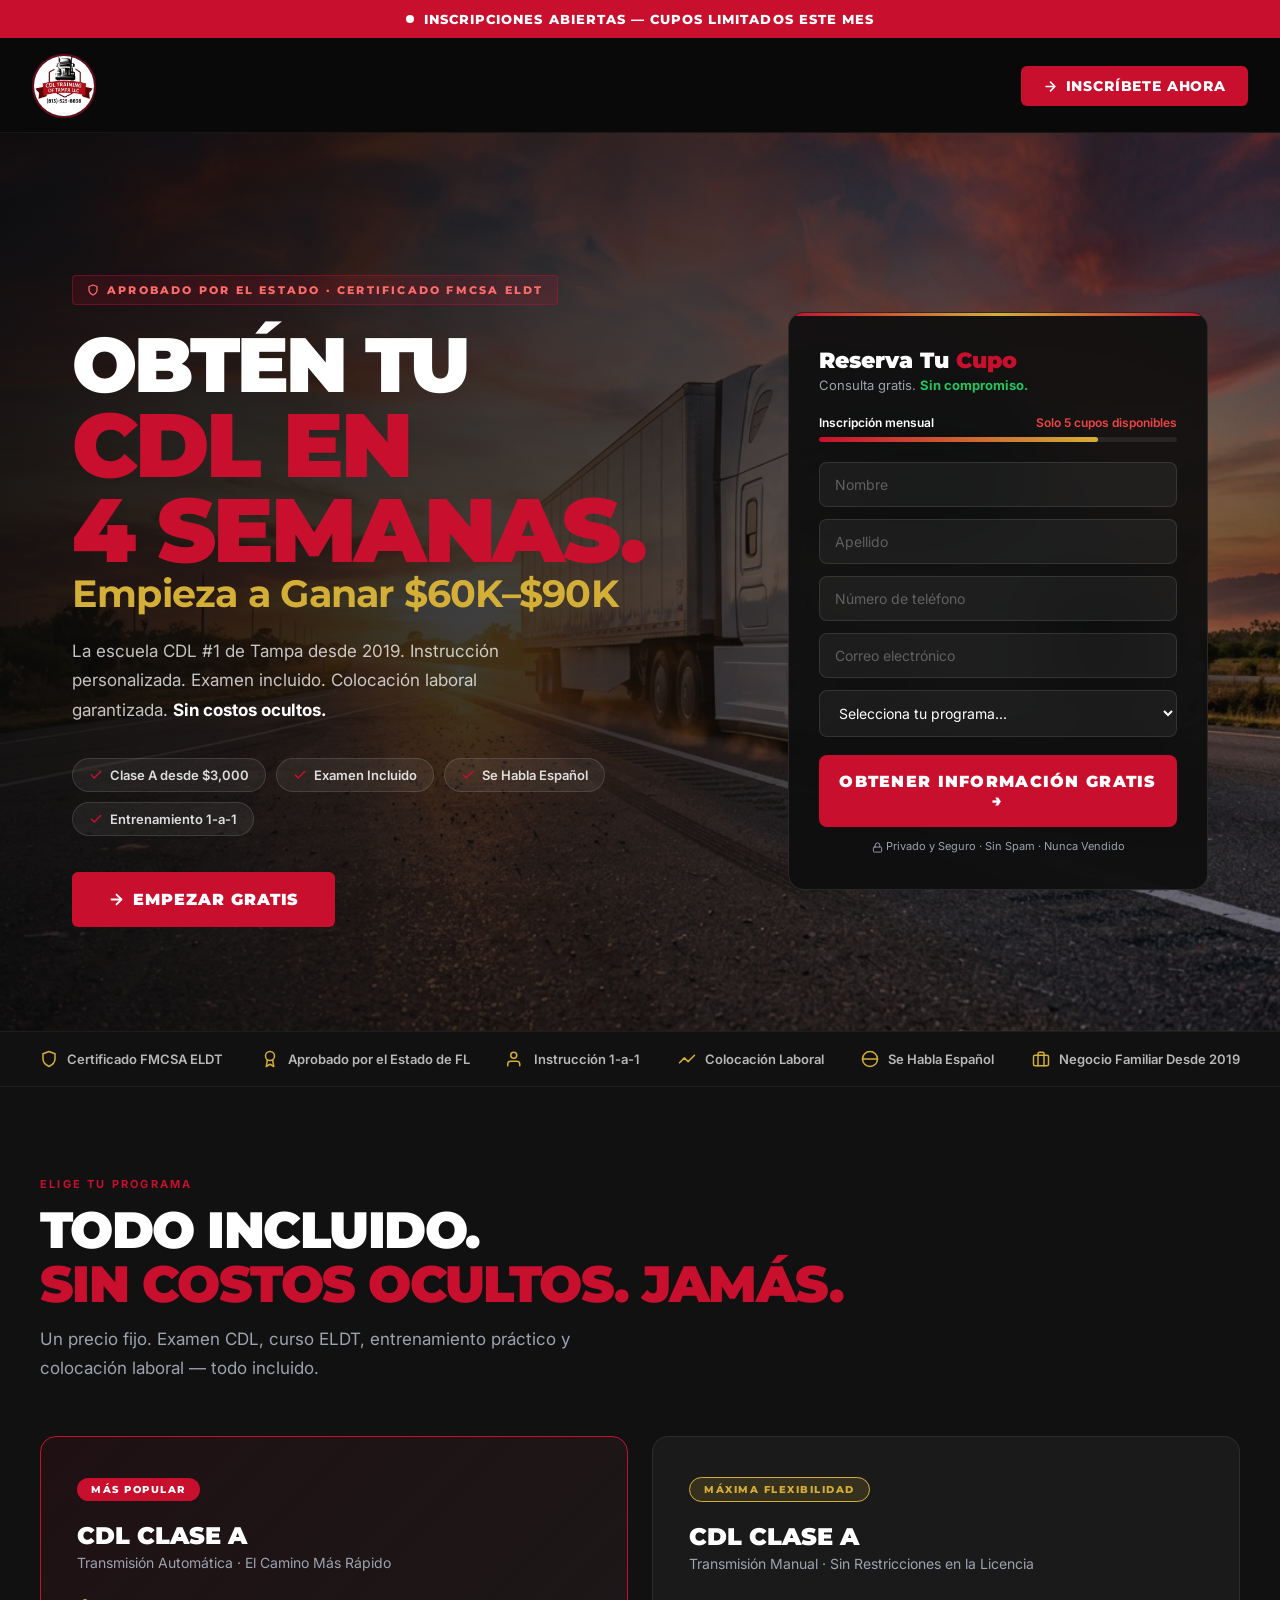
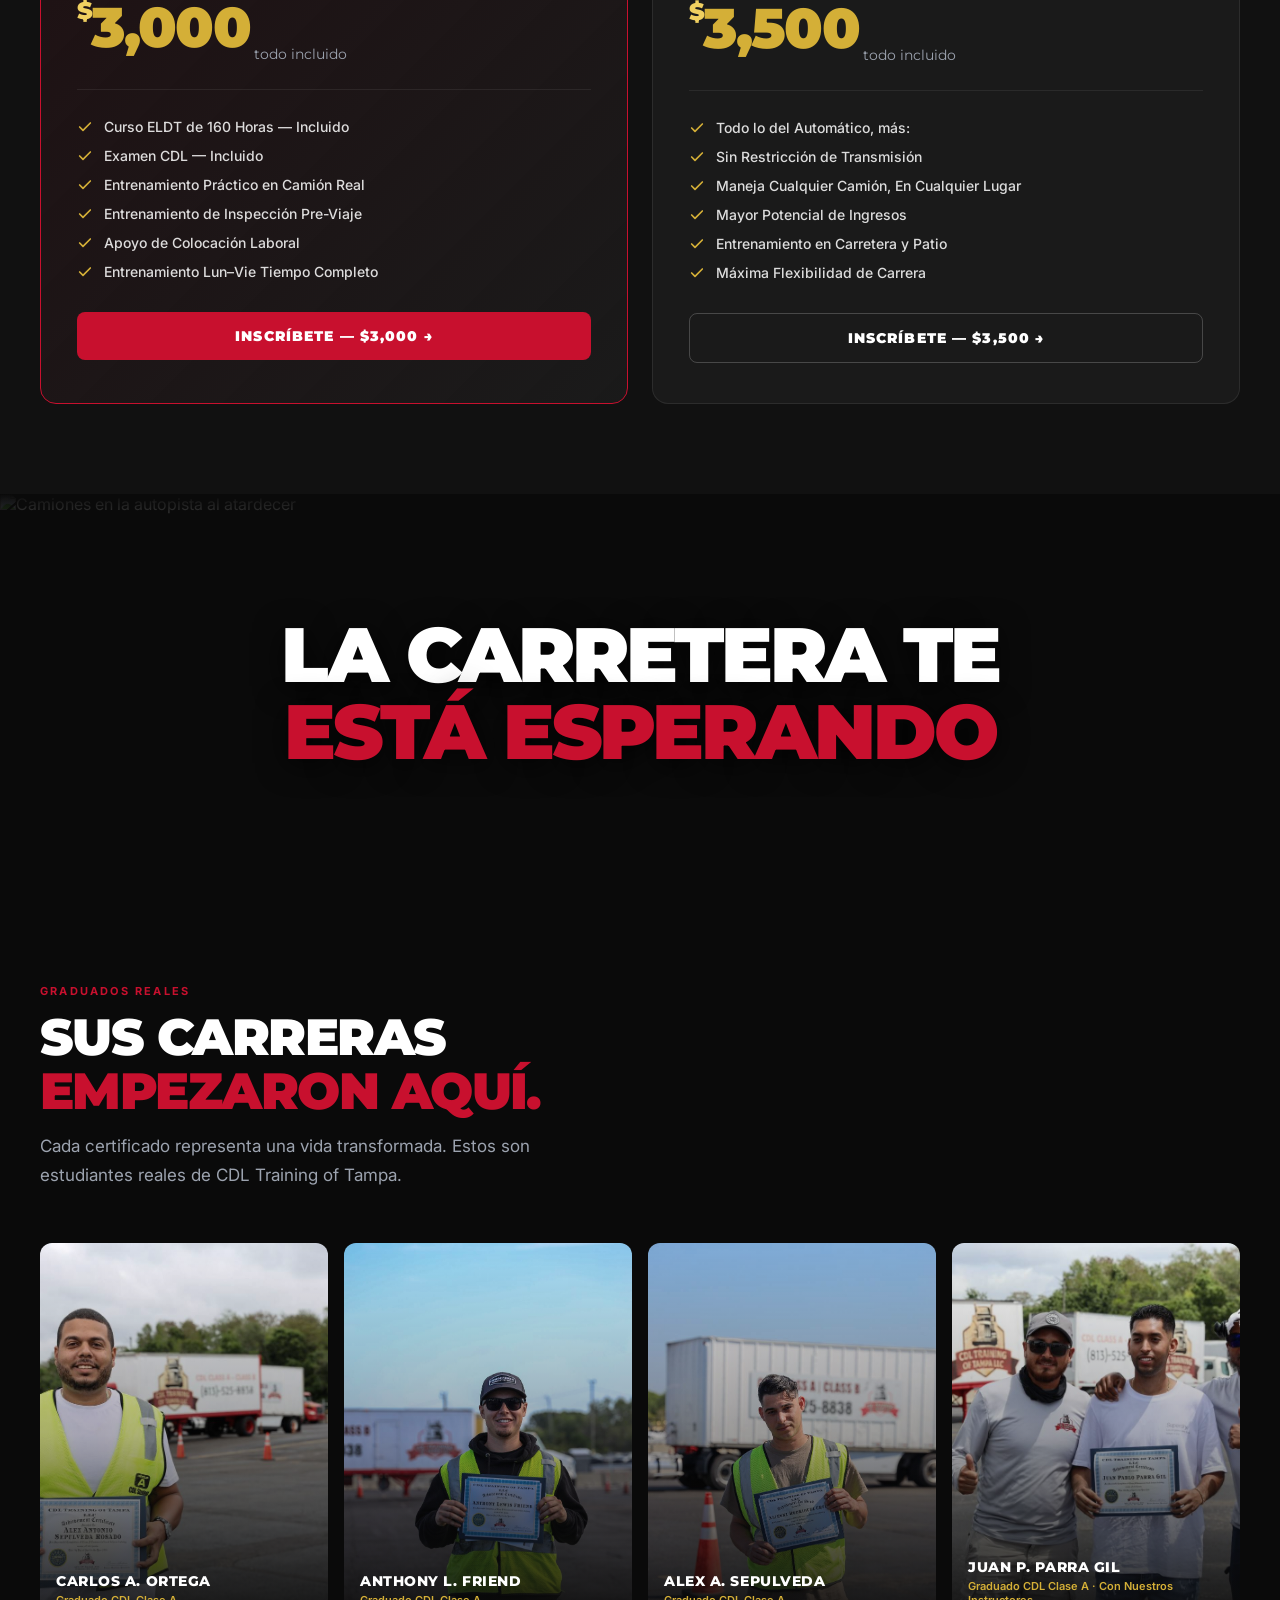
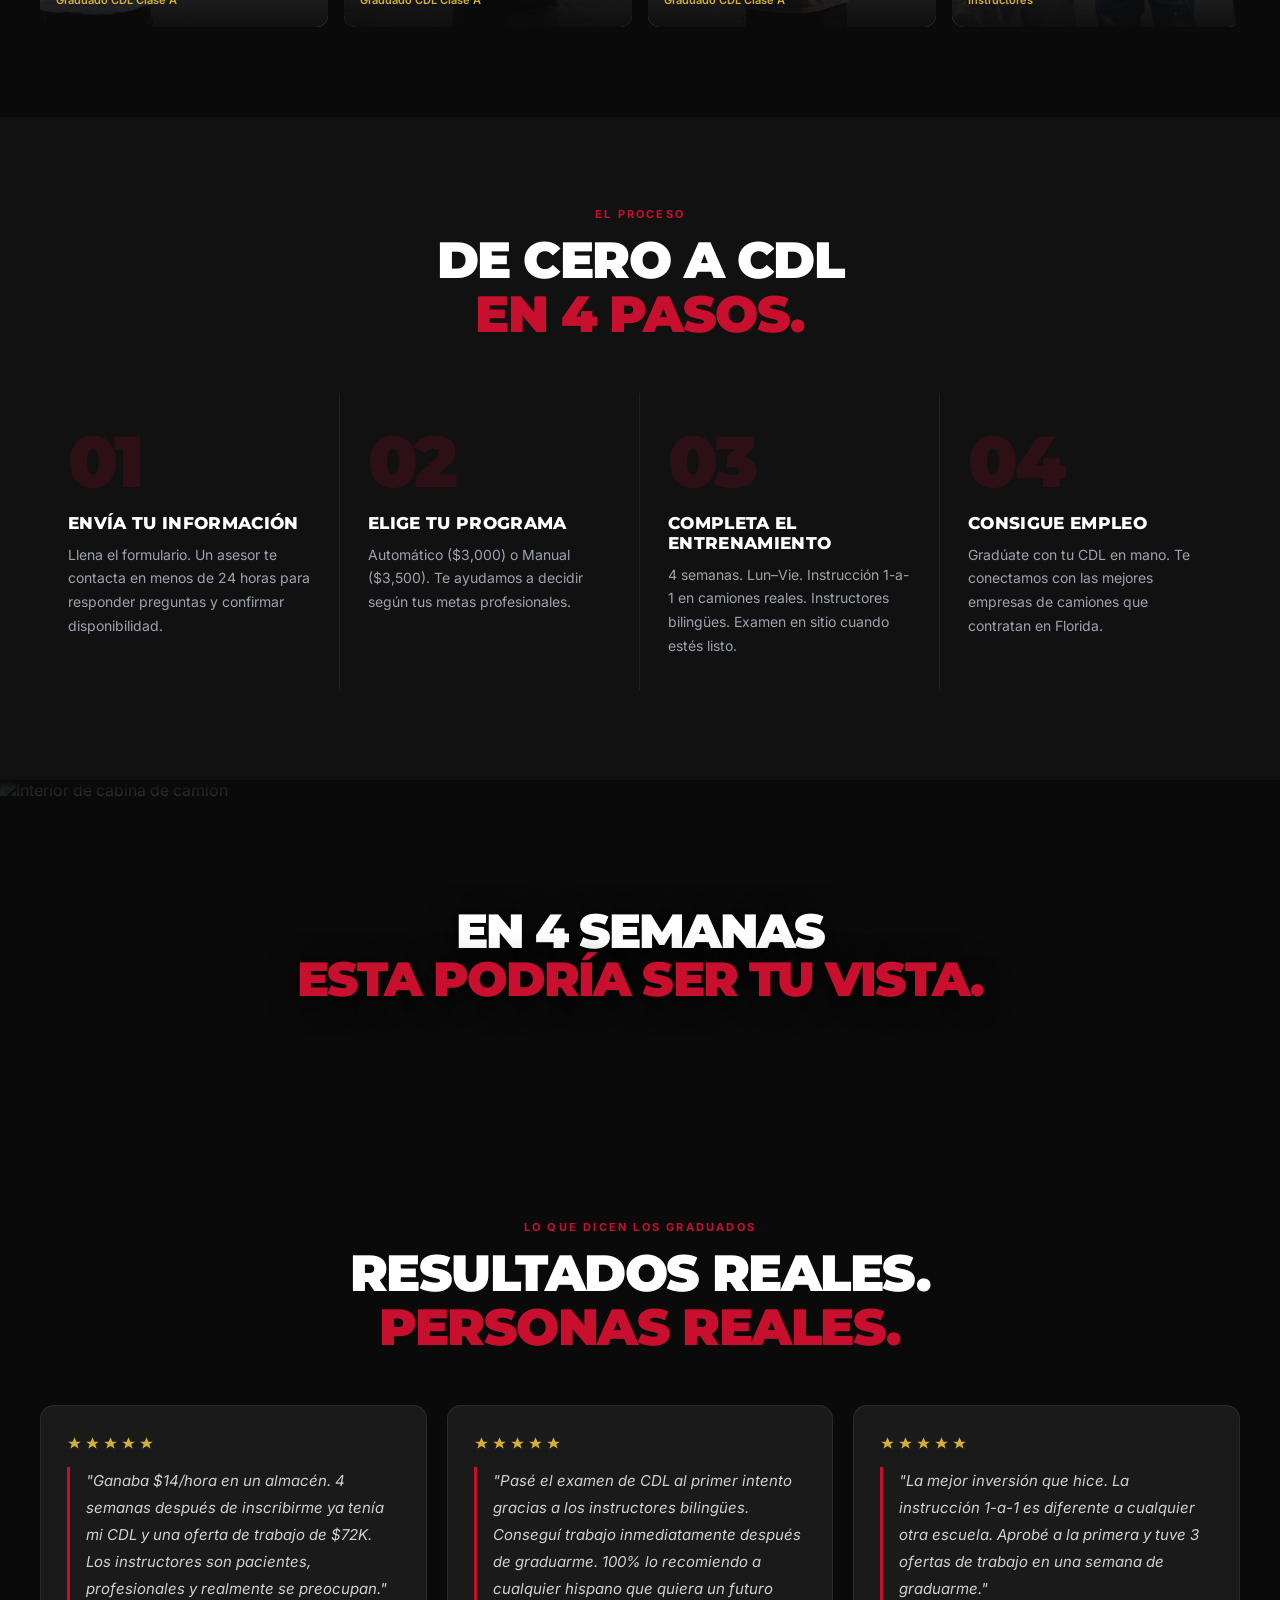
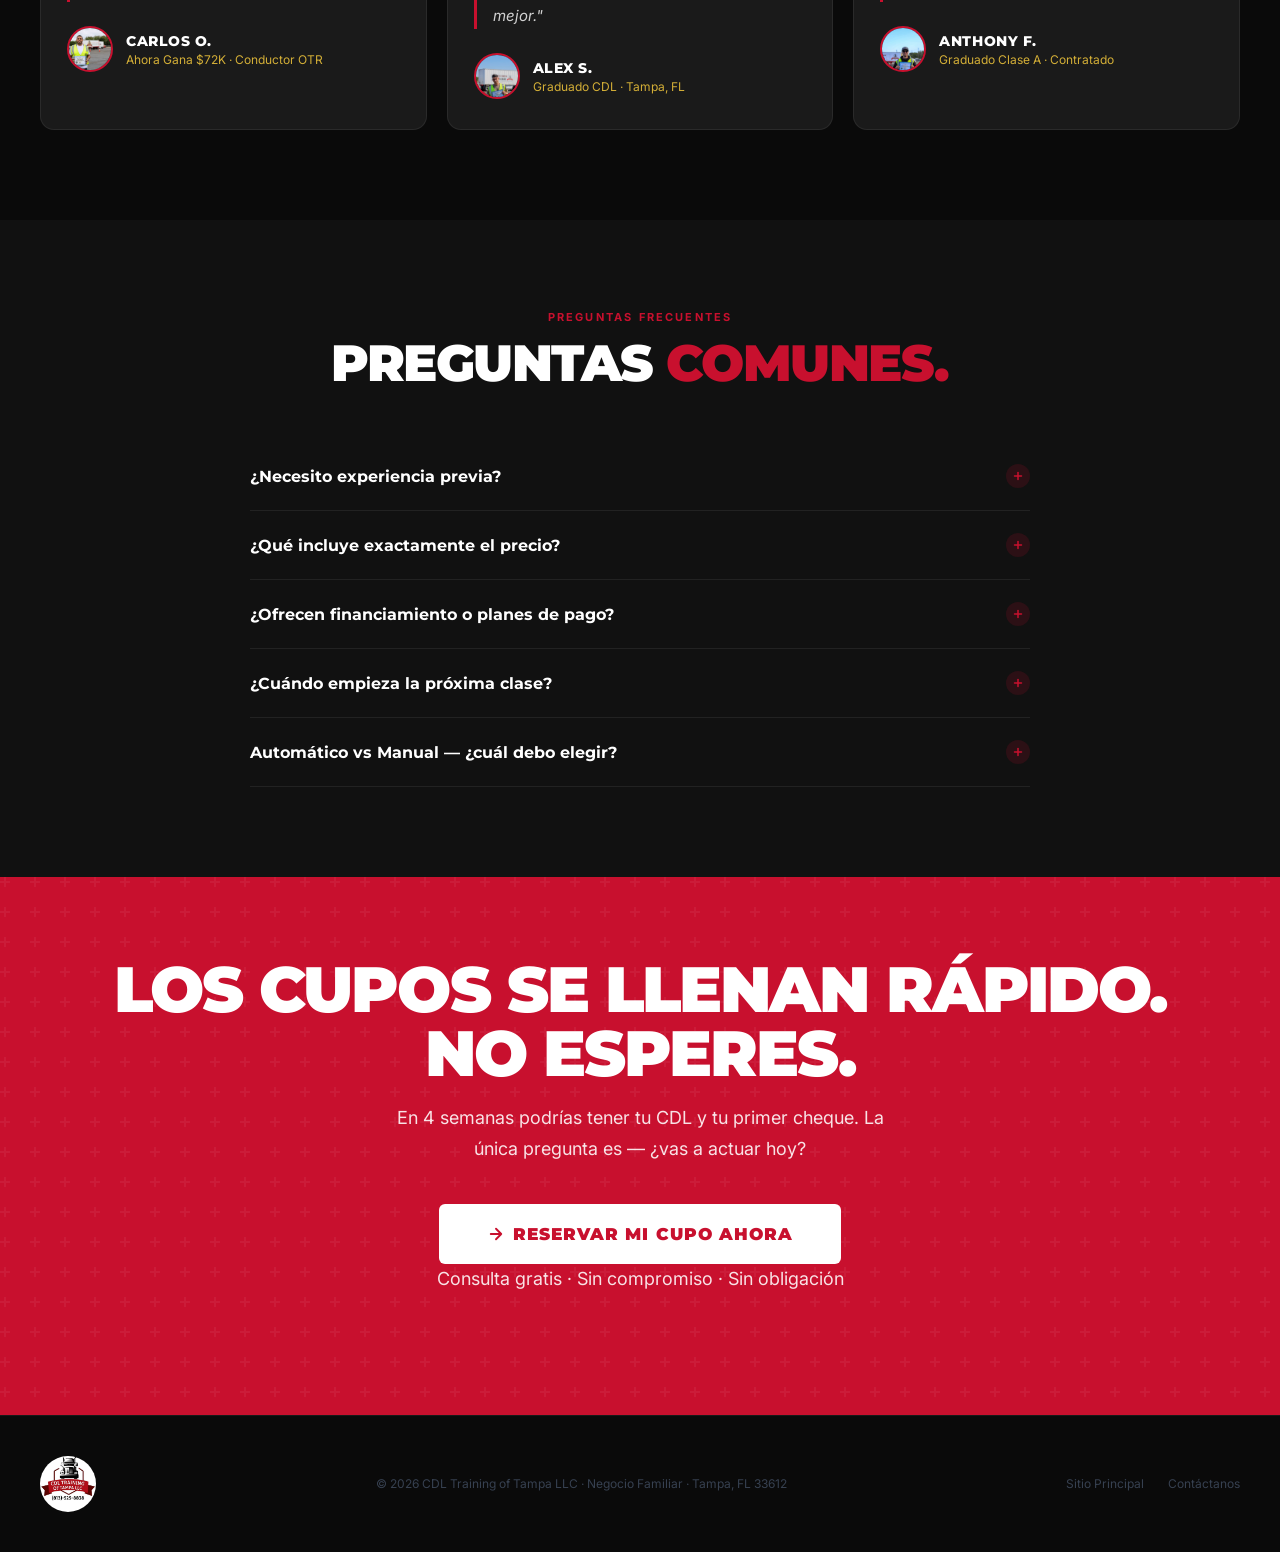
==== index.html @ e4614300 "Initial commit: CDL Training of Tampa Spanish landing page" ====
<!DOCTYPE html>
<html lang="es">
<head>
  <meta charset="UTF-8"/>
  <meta name="viewport" content="width=device-width, initial-scale=1.0"/>
  <title>Obtén Tu CDL en 4 Semanas | CDL Training of Tampa</title>
  <meta name="description" content="Entrenamiento CDL Clase A aprobado por el estado en Tampa. 4 semanas. $3,000 todo incluido. Examen incluido. Colocación laboral. Cupos limitados."/>
  <link rel="preconnect" href="https://fonts.googleapis.com"/>
  <link rel="preconnect" href="https://fonts.gstatic.com" crossorigin/>
  <link href="https://fonts.googleapis.com/css2?family=Montserrat:wght@400;500;600;700;800;900&family=Inter:wght@400;500;600;700&display=swap" rel="stylesheet"/>
  <style>
    *,*::before,*::after{box-sizing:border-box;margin:0;padding:0}
    :root{
      --red:#C8102E;--red-d:#A50E26;--red-l:#E8193E;
      --gold:#D4AF37;--gold-l:#F0D060;
      --dark:#0A0A0A;--dark-2:#111111;--dark-3:#1A1A1A;
      --white:#FFFFFF;--gray:#9CA3AF;--gray-l:#F3F4F6;
    }
    html{scroll-behavior:smooth}
    body{font-family:'Inter',sans-serif;background:var(--dark);color:var(--white);overflow-x:hidden}

    /* URGENT BAR */
    .urgent-bar{background:var(--red);padding:11px 16px;text-align:center;font-family:'Montserrat',sans-serif;font-size:13px;font-weight:800;letter-spacing:0.08em;text-transform:uppercase;position:sticky;top:0;z-index:300;display:flex;align-items:center;justify-content:center;gap:10px}
    .urgent-dot{width:8px;height:8px;background:#fff;border-radius:50%;animation:blink 1.2s infinite}
    @keyframes blink{0%,100%{opacity:1}50%{opacity:0.2}}

    /* NAV */
    nav{background:rgba(10,10,10,0.95);backdrop-filter:blur(20px);border-bottom:1px solid rgba(255,255,255,0.06);padding:14px 32px;display:flex;align-items:center;justify-content:space-between;position:sticky;top:40px;z-index:200}
    .nav-brand{display:flex;align-items:center;gap:12px}
    .nav-logo-img{height:64px;width:64px;border-radius:50%;border:2px solid rgba(200,16,46,0.5);object-fit:cover;object-position:center 15%}
    .nav-cta{display:flex;align-items:center;gap:8px;background:var(--red);color:#fff;font-family:'Montserrat',sans-serif;font-weight:800;font-size:14px;letter-spacing:0.06em;padding:11px 22px;border-radius:6px;text-decoration:none;transition:all 0.2s;cursor:pointer;border:none;text-transform:uppercase}
    .nav-cta:hover{background:var(--red-l);transform:translateY(-1px);box-shadow:0 8px 24px rgba(200,16,46,0.4)}

    /* HERO */
    #hero{position:relative;min-height:100vh;display:flex;align-items:center;overflow:hidden}
    .hero-bg{position:absolute;inset:0;z-index:0}
    .hero-bg img{width:100%;height:100%;object-fit:cover;object-position:center}
    .hero-bg::after{content:'';position:absolute;inset:0;background:linear-gradient(105deg,rgba(10,10,10,0.92) 0%,rgba(10,10,10,0.75) 50%,rgba(10,10,10,0.3) 100%)}
    .hero-content{position:relative;z-index:1;max-width:1200px;margin:0 auto;padding:100px 32px 60px;width:100%;display:grid;grid-template-columns:1fr 420px;gap:60px;align-items:center}

    .hero-eyebrow{display:inline-flex;align-items:center;gap:8px;background:rgba(200,16,46,0.15);border:1px solid rgba(200,16,46,0.4);border-radius:4px;padding:7px 14px;font-family:'Montserrat',sans-serif;font-size:11px;font-weight:800;letter-spacing:0.2em;color:#FF6B6B;text-transform:uppercase;margin-bottom:24px}
    .hero-h1{font-family:'Montserrat',sans-serif;font-size:clamp(3rem,6vw,5.5rem);font-weight:900;line-height:0.95;letter-spacing:-0.04em;margin-bottom:24px;text-transform:uppercase}
    .hero-h1 .line-red{color:var(--red);display:block;font-size:clamp(3.5rem,7vw,6.5rem)}
    .hero-h1 .line-gold{color:var(--gold);display:block;font-size:clamp(1.8rem,3vw,2.8rem);letter-spacing:-0.02em;font-weight:700;text-transform:none;margin-top:4px}
    .hero-sub{font-size:17px;color:rgba(255,255,255,0.75);line-height:1.75;margin-bottom:32px;max-width:500px}
    .hero-pills{display:flex;flex-wrap:wrap;gap:10px;margin-bottom:36px}
    .pill{display:flex;align-items:center;gap:7px;background:rgba(255,255,255,0.06);border:1px solid rgba(255,255,255,0.12);border-radius:100px;padding:8px 16px;font-size:13px;font-weight:600;color:rgba(255,255,255,0.85)}
    .pill svg{color:var(--red);flex-shrink:0}
    .hero-cta-row{display:flex;gap:14px;flex-wrap:wrap}
    .btn-red{display:inline-flex;align-items:center;gap:8px;background:var(--red);color:#fff;font-family:'Montserrat',sans-serif;font-weight:900;font-size:16px;letter-spacing:0.06em;padding:18px 36px;border-radius:6px;text-decoration:none;border:none;cursor:pointer;text-transform:uppercase;transition:all 0.25s;position:relative;overflow:hidden}
    .btn-red::after{content:'';position:absolute;inset:0;background:linear-gradient(120deg,transparent 30%,rgba(255,255,255,0.15) 50%,transparent 70%);transform:translateX(-100%);transition:transform 0.5s}
    .btn-red:hover::after{transform:translateX(100%)}
    .btn-red:hover{background:var(--red-l);transform:translateY(-2px);box-shadow:0 16px 40px rgba(200,16,46,0.5)}

    /* LEAD FORM */
    .lead-form-wrap{background:rgba(15,15,15,0.92);backdrop-filter:blur(30px);border:1px solid rgba(255,255,255,0.1);border-radius:16px;padding:36px 30px;position:relative;overflow:hidden}
    .lead-form-wrap::before{content:'';position:absolute;top:0;left:0;right:0;height:3px;background:linear-gradient(90deg,var(--red),var(--gold),var(--red))}
    .form-title{font-family:'Montserrat',sans-serif;font-size:22px;font-weight:900;margin-bottom:4px;line-height:1.1}
    .form-title span{color:var(--red)}
    .form-sub{font-size:13px;color:var(--gray);margin-bottom:22px}
    .form-sub strong{color:#22C55E}
    .spots-row{display:flex;justify-content:space-between;font-size:12px;margin-bottom:7px;font-weight:600}
    .spots-row .warning{color:#EF4444}
    .spots-track{height:5px;background:rgba(255,255,255,0.08);border-radius:100px;margin-bottom:20px;overflow:hidden}
    .spots-fill{width:78%;height:100%;background:linear-gradient(90deg,var(--red),var(--gold));border-radius:100px}
    .form-field{margin-bottom:12px}
    .form-field input,.form-field select{width:100%;background:rgba(255,255,255,0.05);border:1px solid rgba(255,255,255,0.1);border-radius:8px;padding:13px 15px;font-family:'Inter',sans-serif;font-size:14px;color:#fff;outline:none;transition:all 0.2s}
    .form-field input::placeholder{color:rgba(255,255,255,0.3)}
    .form-field input:focus,.form-field select:focus{border-color:var(--red);background:rgba(200,16,46,0.07)}
    .form-field select option{background:var(--dark-3);color:#fff}
    .form-btn{width:100%;background:var(--red);color:#fff;font-family:'Montserrat',sans-serif;font-size:16px;font-weight:900;letter-spacing:0.08em;padding:17px;border-radius:8px;border:none;cursor:pointer;text-transform:uppercase;transition:all 0.2s;margin-top:6px}
    .form-btn:hover{background:var(--red-l);transform:translateY(-1px);box-shadow:0 12px 30px rgba(200,16,46,0.5)}
    .form-secure{font-size:11px;color:var(--gray);text-align:center;margin-top:12px}

    /* TRUST STRIP */
    .trust-strip{background:var(--dark-2);border-top:1px solid rgba(255,255,255,0.05);border-bottom:1px solid rgba(255,255,255,0.05);padding:18px 32px}
    .trust-inner{max-width:1200px;margin:0 auto;display:flex;align-items:center;justify-content:space-between;flex-wrap:wrap;gap:16px}
    .trust-item{display:flex;align-items:center;gap:9px;font-size:13px;font-weight:600;color:rgba(255,255,255,0.7)}
    .trust-item svg{color:var(--gold);flex-shrink:0}

    /* SECTION BASE */
    .section{padding:90px 32px}
    .wrap{max-width:1200px;margin:0 auto}
    .eyebrow{font-size:11px;font-weight:700;letter-spacing:0.2em;color:var(--red);text-transform:uppercase;margin-bottom:12px}
    .h2{font-family:'Montserrat',sans-serif;font-size:clamp(2rem,4vw,3.2rem);font-weight:900;line-height:1.05;letter-spacing:-0.03em;margin-bottom:14px;text-transform:uppercase}
    .h2 em{color:var(--red);font-style:normal}
    .lead{font-size:17px;color:var(--gray);line-height:1.75;max-width:580px}

    /* PROGRAMS */
    #programs{background:var(--dark-2)}
    .programs-grid{display:grid;grid-template-columns:1fr 1fr;gap:24px;margin-top:52px}
    .prog-card{border-radius:16px;border:1px solid rgba(255,255,255,0.08);padding:40px 36px;position:relative;overflow:hidden;transition:all 0.3s;cursor:pointer;background:var(--dark-3)}
    .prog-card::before{content:'';position:absolute;inset:0;background:radial-gradient(circle at top right,rgba(200,16,46,0.1) 0%,transparent 60%);opacity:0;transition:opacity 0.3s}
    .prog-card:hover{border-color:rgba(200,16,46,0.4);transform:translateY(-4px);box-shadow:0 24px 60px rgba(0,0,0,0.5)}
    .prog-card:hover::before{opacity:1}
    .prog-card.featured{border-color:var(--red);background:linear-gradient(135deg,rgba(200,16,46,0.08) 0%,var(--dark-3) 100%)}
    .prog-badge{display:inline-block;background:var(--red);color:#fff;font-family:'Montserrat',sans-serif;font-size:10px;font-weight:800;letter-spacing:0.15em;padding:5px 14px;border-radius:100px;text-transform:uppercase;margin-bottom:20px}
    .prog-name{font-family:'Montserrat',sans-serif;font-size:24px;font-weight:900;text-transform:uppercase;margin-bottom:4px}
    .prog-tagline{font-size:14px;color:var(--gray);margin-bottom:28px}
    .prog-price{font-family:'Montserrat',sans-serif;font-size:56px;font-weight:900;color:var(--gold);line-height:1;letter-spacing:-0.03em}
    .prog-price sup{font-size:24px;vertical-align:top;margin-top:10px;color:var(--gold-l)}
    .prog-price sub{font-size:14px;color:var(--gray);font-weight:400;letter-spacing:0}
    .prog-divider{height:1px;background:rgba(255,255,255,0.07);margin:28px 0}
    .prog-features{display:flex;flex-direction:column;gap:12px;margin-bottom:32px}
    .prog-feat{display:flex;align-items:center;gap:11px;font-size:14px;color:rgba(255,255,255,0.85);font-weight:500}
    .prog-feat svg{color:var(--gold);flex-shrink:0}
    .prog-cta{display:flex;align-items:center;justify-content:center;gap:8px;width:100%;padding:15px;border-radius:8px;font-family:'Montserrat',sans-serif;font-weight:900;font-size:14px;letter-spacing:0.08em;text-transform:uppercase;cursor:pointer;transition:all 0.2s;text-decoration:none;border:none}
    .prog-cta-primary{background:var(--red);color:#fff}
    .prog-cta-primary:hover{background:var(--red-l);box-shadow:0 12px 30px rgba(200,16,46,0.4);transform:translateY(-1px)}
    .prog-cta-secondary{background:transparent;color:#fff;border:1.5px solid rgba(255,255,255,0.2)}
    .prog-cta-secondary:hover{border-color:var(--red);color:var(--red)}

    /* GRADUATES WALL */
    #graduates{background:var(--dark)}
    .grad-grid{display:grid;grid-template-columns:repeat(4,1fr);gap:16px;margin-top:52px}
    .grad-card{position:relative;border-radius:12px;overflow:hidden;aspect-ratio:3/4;cursor:pointer}
    .grad-card img{width:100%;height:100%;object-fit:cover;object-position:top;transition:transform 0.5s ease;display:block;filter:grayscale(20%)}
    .grad-card:hover img{transform:scale(1.05);filter:grayscale(0%)}
    .grad-card-overlay{position:absolute;inset:0;background:linear-gradient(0deg,rgba(10,10,10,0.95) 0%,rgba(10,10,10,0.3) 50%,transparent 100%);display:flex;flex-direction:column;justify-content:flex-end;padding:20px 16px}
    .grad-name{font-family:'Montserrat',sans-serif;font-size:14px;font-weight:800;text-transform:uppercase;letter-spacing:0.04em}
    .grad-status{font-size:11px;color:var(--gold);font-weight:600;margin-top:3px}

    /* STEPS */
    #steps{background:var(--dark-2)}
    .steps-grid{display:grid;grid-template-columns:repeat(4,1fr);gap:0;margin-top:52px;position:relative}
    .step{padding:32px 28px;border-right:1px solid rgba(255,255,255,0.06);position:relative}
    .step:last-child{border-right:none}
    .step-num{font-family:'Montserrat',sans-serif;font-size:72px;font-weight:900;color:rgba(200,16,46,0.15);line-height:1;margin-bottom:16px;letter-spacing:-0.04em}
    .step-title{font-family:'Montserrat',sans-serif;font-size:17px;font-weight:800;text-transform:uppercase;margin-bottom:10px;letter-spacing:0.02em}
    .step-desc{font-size:14px;color:var(--gray);line-height:1.7}

    /* CINEMATIC DIVIDER */
    .cinematic{position:relative;height:400px;overflow:hidden}
    .cinematic img{width:100%;height:100%;object-fit:cover;object-position:center}
    .cinematic-overlay{position:absolute;inset:0;background:linear-gradient(0deg,var(--dark) 0%,transparent 30%,transparent 70%,var(--dark) 100%)}
    .cinematic-text{position:absolute;inset:0;display:flex;flex-direction:column;align-items:center;justify-content:center;text-align:center;padding:32px}
    .cinematic-text h2{font-family:'Montserrat',sans-serif;font-size:clamp(2.5rem,6vw,5rem);font-weight:900;letter-spacing:-0.04em;text-transform:uppercase;line-height:1;text-shadow:0 4px 30px rgba(0,0,0,0.8)}
    .cinematic-text h2 span{color:var(--red)}

    /* TESTIMONIALS */
    #testimonials{background:var(--dark)}
    .test-grid{display:grid;grid-template-columns:repeat(3,1fr);gap:20px;margin-top:52px}
    .test-card{background:var(--dark-3);border:1px solid rgba(255,255,255,0.07);border-radius:14px;padding:30px 26px;transition:all 0.3s}
    .test-card:hover{border-color:rgba(200,16,46,0.25);transform:translateY(-3px)}
    .test-stars{display:flex;gap:3px;color:var(--gold);margin-bottom:16px}
    .test-quote{font-size:15px;color:rgba(255,255,255,0.8);line-height:1.8;font-style:italic;margin-bottom:24px;border-left:3px solid var(--red);padding-left:16px}
    .test-author{display:flex;align-items:center;gap:13px}
    .test-avatar{width:46px;height:46px;border-radius:50%;overflow:hidden;flex-shrink:0;border:2px solid var(--red)}
    .test-avatar img{width:100%;height:100%;object-fit:cover;object-position:top}
    .test-name{font-family:'Montserrat',sans-serif;font-weight:800;font-size:14px;text-transform:uppercase;letter-spacing:0.04em}
    .test-role{font-size:12px;color:var(--gold);margin-top:2px}

    /* URGENCY SECTION */
    #urgency{background:var(--red);padding:80px 32px;text-align:center;position:relative;overflow:hidden}
    #urgency::before{content:'';position:absolute;inset:0;background:url("data:image/svg+xml,%3Csvg width='60' height='60' viewBox='0 0 60 60' xmlns='http://www.w3.org/2000/svg'%3E%3Cg fill='none' fill-rule='evenodd'%3E%3Cg fill='%23ffffff' fill-opacity='0.05'%3E%3Cpath d='M36 34v-4h-2v4h-4v2h4v4h2v-4h4v-2h-4zm0-30V0h-2v4h-4v2h4v4h2V6h4V4h-4zM6 34v-4H4v4H0v2h4v4h2v-4h4v-2H6zM6 4V0H4v4H0v2h4v4h2V6h4V4H6z'/%3E%3C/g%3E%3C/g%3E%3C/svg%3E")}
    #urgency .wrap{position:relative;z-index:1}
    #urgency h2{font-family:'Montserrat',sans-serif;font-size:clamp(2.2rem,5vw,4rem);font-weight:900;text-transform:uppercase;letter-spacing:-0.03em;line-height:1;margin-bottom:18px}
    #urgency p{font-size:18px;color:rgba(255,255,255,0.88);max-width:520px;margin:0 auto 40px;line-height:1.7}
    .btn-white{display:inline-flex;align-items:center;gap:8px;background:#fff;color:var(--red);font-family:'Montserrat',sans-serif;font-weight:900;font-size:17px;letter-spacing:0.06em;padding:20px 48px;border-radius:6px;text-decoration:none;border:none;cursor:pointer;text-transform:uppercase;transition:all 0.25s}
    .btn-white:hover{transform:translateY(-3px);box-shadow:0 20px 50px rgba(0,0,0,0.3)}
    .urgency-note{margin-top:18px;font-size:13px;color:rgba(255,255,255,0.65)}

    /* FAQ */
    #faq{background:var(--dark-2);padding:90px 32px}
    .faq-max{max-width:780px;margin:52px auto 0}
    .faq-item{border-bottom:1px solid rgba(255,255,255,0.07)}
    .faq-q{display:flex;align-items:center;justify-content:space-between;padding:22px 0;cursor:pointer;font-family:'Montserrat',sans-serif;font-weight:700;font-size:16px;color:#fff;gap:16px;transition:color 0.2s;user-select:none}
    .faq-q:hover{color:var(--red)}
    .faq-icon{width:24px;height:24px;background:rgba(200,16,46,0.15);border-radius:50%;display:flex;align-items:center;justify-content:center;flex-shrink:0;transition:all 0.3s;color:var(--red)}
    .faq-item.open .faq-icon{background:var(--red);transform:rotate(45deg)}
    .faq-item.open .faq-icon svg{color:#fff}
    .faq-a{max-height:0;overflow:hidden;transition:max-height 0.35s ease,padding 0.35s;font-size:15px;color:var(--gray);line-height:1.8;padding:0}
    .faq-item.open .faq-a{max-height:300px;padding-bottom:22px}

    /* FOOTER */
    footer{background:var(--dark);border-top:1px solid rgba(255,255,255,0.06);padding:40px 32px}
    .footer-inner{max-width:1200px;margin:0 auto;display:flex;align-items:center;justify-content:space-between;flex-wrap:wrap;gap:20px}
    .footer-logo{height:56px;width:56px;border-radius:50%;object-fit:cover;object-position:center 15%}
    footer p{font-size:12px;color:#374151}
    .footer-links{display:flex;gap:24px}
    .footer-links a{font-size:12px;color:#374151;text-decoration:none;transition:color 0.2s}
    .footer-links a:hover{color:var(--red)}

    /* STICKY MOBILE */
    .mobile-sticky{display:none;position:fixed;bottom:0;left:0;right:0;z-index:250;background:rgba(10,10,10,0.97);backdrop-filter:blur(20px);border-top:1px solid rgba(255,255,255,0.08);padding:14px 16px;gap:10px}
    .mobile-sticky a{flex:1;display:flex;align-items:center;justify-content:center;gap:6px;padding:14px;border-radius:8px;font-family:'Montserrat',sans-serif;font-weight:800;font-size:14px;letter-spacing:0.06em;text-transform:uppercase;text-decoration:none;cursor:pointer}
    .m-enroll{background:var(--red);color:#fff}

    /* REVEAL */
    .reveal{opacity:0;transform:translateY(30px);transition:opacity 0.7s ease,transform 0.7s ease}
    .reveal.visible{opacity:1;transform:none}
    .d1{transition-delay:0.1s}.d2{transition-delay:0.2s}.d3{transition-delay:0.3s}.d4{transition-delay:0.4s}

    /* RESPONSIVE */
    @media(max-width:1024px){
      .hero-content{grid-template-columns:1fr;max-width:640px}
      .programs-grid{grid-template-columns:1fr}
      .grad-grid{grid-template-columns:repeat(2,1fr)}
      .steps-grid{grid-template-columns:repeat(2,1fr)}
      .step{border-right:none;border-bottom:1px solid rgba(255,255,255,0.06)}
      .test-grid{grid-template-columns:1fr}
    }
    @media(max-width:640px){
      .urgent-bar{font-size:11px;padding:9px 12px}
      nav{top:34px;padding:12px 16px}
      .section{padding:64px 16px}
      .hero-content{padding:90px 16px 130px}
      .grad-grid{grid-template-columns:1fr 1fr}
      .trust-inner{gap:12px;justify-content:flex-start}
      .mobile-sticky{display:flex}
      body{padding-bottom:72px}
      .footer-inner{flex-direction:column;text-align:center;align-items:center}
    }
    @media(prefers-reduced-motion:reduce){*,*::before,*::after{animation:none!important;transition-duration:0.01ms!important}}
    .sr-only{position:absolute;width:1px;height:1px;padding:0;margin:-1px;overflow:hidden;clip:rect(0,0,0,0);white-space:nowrap;border-width:0}
  </style>
</head>
<body>

<!-- URGENT BAR -->
<div class="urgent-bar" role="banner">
  <span class="urgent-dot" aria-hidden="true"></span>
  INSCRIPCIONES ABIERTAS — CUPOS LIMITADOS ESTE MES
</div>

<!-- NAV -->
<nav aria-label="Navegación principal">
  <div class="nav-brand">
    <img src="images/cdl-logo-official.jpg" alt="CDL Training of Tampa" class="nav-logo-img" onerror="this.style.display='none'"/>
  </div>
  <a href="#inscribirse" class="nav-cta">
    <svg width="15" height="15" viewBox="0 0 24 24" fill="none" stroke="currentColor" stroke-width="2.5" stroke-linecap="round" stroke-linejoin="round" aria-hidden="true"><path d="M5 12h14M12 5l7 7-7 7"/></svg>
    Inscríbete Ahora
  </a>
</nav>

<!-- HERO -->
<section id="hero" aria-label="Hero">
  <div class="hero-bg">
    <img src="images/hero-truck.jpg" alt="" aria-hidden="true" loading="eager" style="object-position:center center"/>
  </div>
  <div class="hero-content">
    <div>
      <div class="hero-eyebrow reveal">
        <svg width="12" height="12" viewBox="0 0 24 24" fill="none" stroke="currentColor" stroke-width="2.5" stroke-linecap="round" stroke-linejoin="round" aria-hidden="true"><path d="M12 22s8-4 8-10V5l-8-3-8 3v7c0 6 8 10 8 10z"/></svg>
        Aprobado por el Estado · Certificado FMCSA ELDT
      </div>
      <h1 class="hero-h1 reveal d1">
        Obtén Tu
        <span class="line-red">CDL en</span>
        <span class="line-red">4 Semanas.</span>
        <span class="line-gold">Empieza a Ganar $60K–$90K</span>
      </h1>
      <p class="hero-sub reveal d2">La escuela CDL #1 de Tampa desde 2019. Instrucción personalizada. Examen incluido. Colocación laboral garantizada. <strong style="color:#fff">Sin costos ocultos.</strong></p>
      <div class="hero-pills reveal d2">
        <div class="pill"><svg width="14" height="14" viewBox="0 0 24 24" fill="none" stroke="currentColor" stroke-width="2.5" stroke-linecap="round" stroke-linejoin="round" aria-hidden="true"><polyline points="20 6 9 17 4 12"/></svg> Clase A desde $3,000</div>
        <div class="pill"><svg width="14" height="14" viewBox="0 0 24 24" fill="none" stroke="currentColor" stroke-width="2.5" stroke-linecap="round" stroke-linejoin="round" aria-hidden="true"><polyline points="20 6 9 17 4 12"/></svg> Examen Incluido</div>
        <div class="pill"><svg width="14" height="14" viewBox="0 0 24 24" fill="none" stroke="currentColor" stroke-width="2.5" stroke-linecap="round" stroke-linejoin="round" aria-hidden="true"><polyline points="20 6 9 17 4 12"/></svg> Se Habla Español</div>
        <div class="pill"><svg width="14" height="14" viewBox="0 0 24 24" fill="none" stroke="currentColor" stroke-width="2.5" stroke-linecap="round" stroke-linejoin="round" aria-hidden="true"><polyline points="20 6 9 17 4 12"/></svg> Entrenamiento 1-a-1</div>
      </div>
      <div class="hero-cta-row reveal d3">
        <a href="#inscribirse" class="btn-red">
          <svg width="17" height="17" viewBox="0 0 24 24" fill="none" stroke="currentColor" stroke-width="2.5" stroke-linecap="round" stroke-linejoin="round" aria-hidden="true"><path d="M5 12h14M12 5l7 7-7 7"/></svg>
          Empezar Gratis
        </a>
      </div>
    </div>

    <!-- LEAD FORM -->
    <div class="lead-form-wrap reveal d2" id="inscribirse">
      <h2 class="form-title">Reserva Tu <span>Cupo</span></h2>
      <p class="form-sub">Consulta gratis. <strong>Sin compromiso.</strong></p>
      <div class="spots-row"><span>Inscripción mensual</span><span class="warning">Solo 5 cupos disponibles</span></div>
      <div class="spots-track"><div class="spots-fill"></div></div>
      <form onsubmit="submitForm(event)" novalidate>
        <div class="form-field"><label for="fn" class="sr-only">Nombre</label><input type="text" id="fn" placeholder="Nombre" required autocomplete="given-name"/></div>
        <div class="form-field"><label for="ln" class="sr-only">Apellido</label><input type="text" id="ln" placeholder="Apellido" required autocomplete="family-name"/></div>
        <div class="form-field"><label for="tel" class="sr-only">Teléfono</label><input type="tel" id="tel" placeholder="Número de teléfono" required autocomplete="tel"/></div>
        <div class="form-field"><label for="em" class="sr-only">Correo electrónico</label><input type="email" id="em" placeholder="Correo electrónico" required autocomplete="email"/></div>
        <div class="form-field">
          <label for="prog" class="sr-only">Programa</label>
          <select id="prog">
            <option value="">Selecciona tu programa...</option>
            <option>CDL Clase A — Automático · $3,000</option>
            <option>CDL Clase A — Manual · $3,500</option>
            <option>No estoy seguro — necesito más información</option>
          </select>
        </div>
        <button type="submit" class="form-btn">Obtener Información Gratis →</button>
      </form>
      <p class="form-secure">
        <svg width="11" height="11" viewBox="0 0 24 24" fill="none" stroke="currentColor" stroke-width="2" stroke-linecap="round" stroke-linejoin="round" style="display:inline;vertical-align:middle" aria-hidden="true"><rect x="3" y="11" width="18" height="11" rx="2"/><path d="M7 11V7a5 5 0 0 1 10 0v4"/></svg>
        Privado y Seguro · Sin Spam · Nunca Vendido
      </p>
    </div>
  </div>
</section>

<!-- TRUST STRIP -->
<div class="trust-strip" role="complementary" aria-label="Indicadores de confianza">
  <div class="trust-inner">
    <div class="trust-item"><svg width="18" height="18" viewBox="0 0 24 24" fill="none" stroke="currentColor" stroke-width="2" stroke-linecap="round" stroke-linejoin="round" aria-hidden="true"><path d="M12 22s8-4 8-10V5l-8-3-8 3v7c0 6 8 10 8 10z"/></svg>Certificado FMCSA ELDT</div>
    <div class="trust-item"><svg width="18" height="18" viewBox="0 0 24 24" fill="none" stroke="currentColor" stroke-width="2" stroke-linecap="round" stroke-linejoin="round" aria-hidden="true"><circle cx="12" cy="8" r="6"/><path d="M15.477 12.89L17 22l-5-3-5 3 1.523-9.11"/></svg>Aprobado por el Estado de FL</div>
    <div class="trust-item"><svg width="18" height="18" viewBox="0 0 24 24" fill="none" stroke="currentColor" stroke-width="2" stroke-linecap="round" stroke-linejoin="round" aria-hidden="true"><path d="M17 21v-2a4 4 0 0 0-4-4H5a4 4 0 0 0-4 4v2"/><circle cx="9" cy="7" r="4"/></svg>Instrucción 1-a-1</div>
    <div class="trust-item"><svg width="18" height="18" viewBox="0 0 24 24" fill="none" stroke="currentColor" stroke-width="2" stroke-linecap="round" stroke-linejoin="round" aria-hidden="true"><polyline points="22 7 13.5 15.5 8.5 10.5 2 17"/></svg>Colocación Laboral</div>
    <div class="trust-item"><svg width="18" height="18" viewBox="0 0 24 24" fill="none" stroke="currentColor" stroke-width="2" stroke-linecap="round" stroke-linejoin="round" aria-hidden="true"><circle cx="12" cy="12" r="10"/><path d="M2 12h20"/></svg>Se Habla Español</div>
    <div class="trust-item"><svg width="18" height="18" viewBox="0 0 24 24" fill="none" stroke="currentColor" stroke-width="2" stroke-linecap="round" stroke-linejoin="round" aria-hidden="true"><rect x="2" y="7" width="20" height="14" rx="2"/><path d="M16 21V5a2 2 0 0 0-2-2h-4a2 2 0 0 0-2 2v16"/></svg>Negocio Familiar Desde 2019</div>
  </div>
</div>

<!-- PROGRAMS -->
<section id="programs" class="section">
  <div class="wrap">
    <div class="eyebrow reveal">Elige Tu Programa</div>
    <h2 class="h2 reveal d1">TODO INCLUIDO.<br/><em>Sin Costos Ocultos. Jamás.</em></h2>
    <p class="lead reveal d2">Un precio fijo. Examen CDL, curso ELDT, entrenamiento práctico y colocación laboral — todo incluido.</p>
    <div class="programs-grid">
      <div class="prog-card featured reveal d1">
        <span class="prog-badge">Más Popular</span>
        <div class="prog-name">CDL Clase A</div>
        <div class="prog-tagline">Transmisión Automática · El Camino Más Rápido</div>
        <div class="prog-price"><sup>$</sup>3,000<sub> todo incluido</sub></div>
        <div class="prog-divider"></div>
        <div class="prog-features">
          <div class="prog-feat"><svg width="16" height="16" viewBox="0 0 24 24" fill="none" stroke="currentColor" stroke-width="2.5" stroke-linecap="round" stroke-linejoin="round" aria-hidden="true"><polyline points="20 6 9 17 4 12"/></svg>Curso ELDT de 160 Horas — Incluido</div>
          <div class="prog-feat"><svg width="16" height="16" viewBox="0 0 24 24" fill="none" stroke="currentColor" stroke-width="2.5" stroke-linecap="round" stroke-linejoin="round" aria-hidden="true"><polyline points="20 6 9 17 4 12"/></svg>Examen CDL — Incluido</div>
          <div class="prog-feat"><svg width="16" height="16" viewBox="0 0 24 24" fill="none" stroke="currentColor" stroke-width="2.5" stroke-linecap="round" stroke-linejoin="round" aria-hidden="true"><polyline points="20 6 9 17 4 12"/></svg>Entrenamiento Práctico en Camión Real</div>
          <div class="prog-feat"><svg width="16" height="16" viewBox="0 0 24 24" fill="none" stroke="currentColor" stroke-width="2.5" stroke-linecap="round" stroke-linejoin="round" aria-hidden="true"><polyline points="20 6 9 17 4 12"/></svg>Entrenamiento de Inspección Pre-Viaje</div>
          <div class="prog-feat"><svg width="16" height="16" viewBox="0 0 24 24" fill="none" stroke="currentColor" stroke-width="2.5" stroke-linecap="round" stroke-linejoin="round" aria-hidden="true"><polyline points="20 6 9 17 4 12"/></svg>Apoyo de Colocación Laboral</div>
          <div class="prog-feat"><svg width="16" height="16" viewBox="0 0 24 24" fill="none" stroke="currentColor" stroke-width="2.5" stroke-linecap="round" stroke-linejoin="round" aria-hidden="true"><polyline points="20 6 9 17 4 12"/></svg>Entrenamiento Lun–Vie Tiempo Completo</div>
        </div>
        <a href="#inscribirse" class="prog-cta prog-cta-primary">Inscríbete — $3,000 →</a>
      </div>
      <div class="prog-card reveal d2">
        <span class="prog-badge" style="background:rgba(212,175,55,0.15);color:var(--gold);border:1px solid var(--gold)">Máxima Flexibilidad</span>
        <div class="prog-name">CDL Clase A</div>
        <div class="prog-tagline">Transmisión Manual · Sin Restricciones en la Licencia</div>
        <div class="prog-price"><sup>$</sup>3,500<sub> todo incluido</sub></div>
        <div class="prog-divider"></div>
        <div class="prog-features">
          <div class="prog-feat"><svg width="16" height="16" viewBox="0 0 24 24" fill="none" stroke="currentColor" stroke-width="2.5" stroke-linecap="round" stroke-linejoin="round" aria-hidden="true"><polyline points="20 6 9 17 4 12"/></svg>Todo lo del Automático, más:</div>
          <div class="prog-feat"><svg width="16" height="16" viewBox="0 0 24 24" fill="none" stroke="currentColor" stroke-width="2.5" stroke-linecap="round" stroke-linejoin="round" aria-hidden="true"><polyline points="20 6 9 17 4 12"/></svg>Sin Restricción de Transmisión</div>
          <div class="prog-feat"><svg width="16" height="16" viewBox="0 0 24 24" fill="none" stroke="currentColor" stroke-width="2.5" stroke-linecap="round" stroke-linejoin="round" aria-hidden="true"><polyline points="20 6 9 17 4 12"/></svg>Maneja Cualquier Camión, En Cualquier Lugar</div>
          <div class="prog-feat"><svg width="16" height="16" viewBox="0 0 24 24" fill="none" stroke="currentColor" stroke-width="2.5" stroke-linecap="round" stroke-linejoin="round" aria-hidden="true"><polyline points="20 6 9 17 4 12"/></svg>Mayor Potencial de Ingresos</div>
          <div class="prog-feat"><svg width="16" height="16" viewBox="0 0 24 24" fill="none" stroke="currentColor" stroke-width="2.5" stroke-linecap="round" stroke-linejoin="round" aria-hidden="true"><polyline points="20 6 9 17 4 12"/></svg>Entrenamiento en Carretera y Patio</div>
          <div class="prog-feat"><svg width="16" height="16" viewBox="0 0 24 24" fill="none" stroke="currentColor" stroke-width="2.5" stroke-linecap="round" stroke-linejoin="round" aria-hidden="true"><polyline points="20 6 9 17 4 12"/></svg>Máxima Flexibilidad de Carrera</div>
        </div>
        <a href="#inscribirse" class="prog-cta prog-cta-secondary">Inscríbete — $3,500 →</a>
      </div>
    </div>
  </div>
</section>

<!-- CINEMATIC BREAK 1 -->
<div class="cinematic">
  <img src="https://images.unsplash.com/photo-1471929564566-e4e7bb27b6f0?w=1920&q=80" alt="Camiones en la autopista al atardecer" loading="lazy"/>
  <div class="cinematic-overlay"></div>
  <div class="cinematic-text">
    <h2>LA CARRETERA TE<br/><span>ESTÁ ESPERANDO</span></h2>
  </div>
</div>

<!-- GRADUATES WALL -->
<section id="graduates" class="section">
  <div class="wrap">
    <div class="eyebrow reveal">Graduados Reales</div>
    <h2 class="h2 reveal d1">SUS CARRERAS<br/><em>EMPEZARON AQUÍ.</em></h2>
    <p class="lead reveal d2">Cada certificado representa una vida transformada. Estos son estudiantes reales de CDL Training of Tampa.</p>
    <div class="grad-grid">
      <div class="grad-card reveal d1">
        <img src="images/grad2.jpg" alt="Carlos Alejandro Ortega Garcia — Graduado CDL Training of Tampa" loading="lazy"/>
        <div class="grad-card-overlay">
          <div class="grad-name">Carlos A. Ortega</div>
          <div class="grad-status">Graduado CDL Clase A</div>
        </div>
      </div>
      <div class="grad-card reveal d2">
        <img src="images/grad1.jpg" alt="Anthony Lewis Friend — Graduado CDL Training of Tampa" loading="lazy"/>
        <div class="grad-card-overlay">
          <div class="grad-name">Anthony L. Friend</div>
          <div class="grad-status">Graduado CDL Clase A</div>
        </div>
      </div>
      <div class="grad-card reveal d3">
        <img src="images/grad3.jpg" alt="Alex Antonio Sepulveda Rosado — Graduado CDL Training of Tampa" loading="lazy"/>
        <div class="grad-card-overlay">
          <div class="grad-name">Alex A. Sepulveda</div>
          <div class="grad-status">Graduado CDL Clase A</div>
        </div>
      </div>
      <div class="grad-card reveal d4">
        <img src="images/grad4.jpg" alt="Graduados de CDL Training of Tampa con instructores" loading="lazy" style="object-position:center"/>
        <div class="grad-card-overlay">
          <div class="grad-name">Juan P. Parra Gil</div>
          <div class="grad-status">Graduado CDL Clase A · Con Nuestros Instructores</div>
        </div>
      </div>
    </div>
  </div>
</section>

<!-- HOW IT WORKS -->
<section id="steps" class="section">
  <div class="wrap">
    <div class="eyebrow reveal" style="text-align:center">El Proceso</div>
    <h2 class="h2 reveal d1" style="text-align:center">DE CERO A CDL<br/><em>EN 4 PASOS.</em></h2>
    <div class="steps-grid">
      <div class="step reveal">
        <div class="step-num">01</div>
        <div class="step-title">Envía Tu Información</div>
        <p class="step-desc">Llena el formulario. Un asesor te contacta en menos de 24 horas para responder preguntas y confirmar disponibilidad.</p>
      </div>
      <div class="step reveal d1">
        <div class="step-num">02</div>
        <div class="step-title">Elige Tu Programa</div>
        <p class="step-desc">Automático ($3,000) o Manual ($3,500). Te ayudamos a decidir según tus metas profesionales.</p>
      </div>
      <div class="step reveal d2">
        <div class="step-num">03</div>
        <div class="step-title">Completa el Entrenamiento</div>
        <p class="step-desc">4 semanas. Lun–Vie. Instrucción 1-a-1 en camiones reales. Instructores bilingües. Examen en sitio cuando estés listo.</p>
      </div>
      <div class="step reveal d3">
        <div class="step-num">04</div>
        <div class="step-title">Consigue Empleo</div>
        <p class="step-desc">Gradúate con tu CDL en mano. Te conectamos con las mejores empresas de camiones que contratan en Florida.</p>
      </div>
    </div>
  </div>
</section>

<!-- CINEMATIC BREAK 2 -->
<div class="cinematic" style="height:350px">
  <img src="https://images.unsplash.com/photo-1566008885268-b3d31adaa01f?w=1920&q=80" alt="Interior de cabina de camión" loading="lazy" style="object-position:center"/>
  <div class="cinematic-overlay"></div>
  <div class="cinematic-text">
    <h2 style="font-size:clamp(1.5rem,4vw,3rem)">EN 4 SEMANAS<br/><span>ESTA PODRÍA SER TU VISTA.</span></h2>
  </div>
</div>

<!-- TESTIMONIALS -->
<section id="testimonials" class="section">
  <div class="wrap">
    <div class="eyebrow reveal" style="text-align:center">Lo Que Dicen Los Graduados</div>
    <h2 class="h2 reveal d1" style="text-align:center">RESULTADOS REALES.<br/><em>PERSONAS REALES.</em></h2>
    <div class="test-grid">
      <div class="test-card reveal">
        <div class="test-stars">
          <svg width="15" height="15" viewBox="0 0 24 24" fill="currentColor" aria-hidden="true"><path d="M12 2l3 7h7l-5.5 4 2 7L12 16l-6.5 4 2-7L2 9h7z"/></svg>
          <svg width="15" height="15" viewBox="0 0 24 24" fill="currentColor" aria-hidden="true"><path d="M12 2l3 7h7l-5.5 4 2 7L12 16l-6.5 4 2-7L2 9h7z"/></svg>
          <svg width="15" height="15" viewBox="0 0 24 24" fill="currentColor" aria-hidden="true"><path d="M12 2l3 7h7l-5.5 4 2 7L12 16l-6.5 4 2-7L2 9h7z"/></svg>
          <svg width="15" height="15" viewBox="0 0 24 24" fill="currentColor" aria-hidden="true"><path d="M12 2l3 7h7l-5.5 4 2 7L12 16l-6.5 4 2-7L2 9h7z"/></svg>
          <svg width="15" height="15" viewBox="0 0 24 24" fill="currentColor" aria-hidden="true"><path d="M12 2l3 7h7l-5.5 4 2 7L12 16l-6.5 4 2-7L2 9h7z"/></svg>
        </div>
        <p class="test-quote">"Ganaba $14/hora en un almacén. 4 semanas después de inscribirme ya tenía mi CDL y una oferta de trabajo de $72K. Los instructores son pacientes, profesionales y realmente se preocupan."</p>
        <div class="test-author">
          <div class="test-avatar"><img src="images/grad2.jpg" alt="Carlos" loading="lazy"/></div>
          <div><div class="test-name">Carlos O.</div><div class="test-role">Ahora Gana $72K · Conductor OTR</div></div>
        </div>
      </div>
      <div class="test-card reveal d1">
        <div class="test-stars">
          <svg width="15" height="15" viewBox="0 0 24 24" fill="currentColor" aria-hidden="true"><path d="M12 2l3 7h7l-5.5 4 2 7L12 16l-6.5 4 2-7L2 9h7z"/></svg>
          <svg width="15" height="15" viewBox="0 0 24 24" fill="currentColor" aria-hidden="true"><path d="M12 2l3 7h7l-5.5 4 2 7L12 16l-6.5 4 2-7L2 9h7z"/></svg>
          <svg width="15" height="15" viewBox="0 0 24 24" fill="currentColor" aria-hidden="true"><path d="M12 2l3 7h7l-5.5 4 2 7L12 16l-6.5 4 2-7L2 9h7z"/></svg>
          <svg width="15" height="15" viewBox="0 0 24 24" fill="currentColor" aria-hidden="true"><path d="M12 2l3 7h7l-5.5 4 2 7L12 16l-6.5 4 2-7L2 9h7z"/></svg>
          <svg width="15" height="15" viewBox="0 0 24 24" fill="currentColor" aria-hidden="true"><path d="M12 2l3 7h7l-5.5 4 2 7L12 16l-6.5 4 2-7L2 9h7z"/></svg>
        </div>
        <p class="test-quote">"Pasé el examen de CDL al primer intento gracias a los instructores bilingües. Conseguí trabajo inmediatamente después de graduarme. 100% lo recomiendo a cualquier hispano que quiera un futuro mejor."</p>
        <div class="test-author">
          <div class="test-avatar"><img src="images/grad3.jpg" alt="Alex" loading="lazy"/></div>
          <div><div class="test-name">Alex S.</div><div class="test-role">Graduado CDL · Tampa, FL</div></div>
        </div>
      </div>
      <div class="test-card reveal d2">
        <div class="test-stars">
          <svg width="15" height="15" viewBox="0 0 24 24" fill="currentColor" aria-hidden="true"><path d="M12 2l3 7h7l-5.5 4 2 7L12 16l-6.5 4 2-7L2 9h7z"/></svg>
          <svg width="15" height="15" viewBox="0 0 24 24" fill="currentColor" aria-hidden="true"><path d="M12 2l3 7h7l-5.5 4 2 7L12 16l-6.5 4 2-7L2 9h7z"/></svg>
          <svg width="15" height="15" viewBox="0 0 24 24" fill="currentColor" aria-hidden="true"><path d="M12 2l3 7h7l-5.5 4 2 7L12 16l-6.5 4 2-7L2 9h7z"/></svg>
          <svg width="15" height="15" viewBox="0 0 24 24" fill="currentColor" aria-hidden="true"><path d="M12 2l3 7h7l-5.5 4 2 7L12 16l-6.5 4 2-7L2 9h7z"/></svg>
          <svg width="15" height="15" viewBox="0 0 24 24" fill="currentColor" aria-hidden="true"><path d="M12 2l3 7h7l-5.5 4 2 7L12 16l-6.5 4 2-7L2 9h7z"/></svg>
        </div>
        <p class="test-quote">"La mejor inversión que hice. La instrucción 1-a-1 es diferente a cualquier otra escuela. Aprobé a la primera y tuve 3 ofertas de trabajo en una semana de graduarme."</p>
        <div class="test-author">
          <div class="test-avatar"><img src="images/grad1.jpg" alt="Anthony" loading="lazy"/></div>
          <div><div class="test-name">Anthony F.</div><div class="test-role">Graduado Clase A · Contratado</div></div>
        </div>
      </div>
    </div>
  </div>
</section>

<!-- FAQ -->
<section id="faq">
  <div class="wrap">
    <div class="eyebrow reveal" style="text-align:center">Preguntas Frecuentes</div>
    <h2 class="h2 reveal d1" style="text-align:center">PREGUNTAS <em>COMUNES.</em></h2>
    <div class="faq-max">
      <div class="faq-item reveal">
        <div class="faq-q" onclick="toggleFaq(this)" role="button" tabindex="0" aria-expanded="false">
          ¿Necesito experiencia previa?
          <span class="faq-icon"><svg width="12" height="12" viewBox="0 0 24 24" fill="none" stroke="currentColor" stroke-width="3" stroke-linecap="round" stroke-linejoin="round" aria-hidden="true"><line x1="12" y1="5" x2="12" y2="19"/><line x1="5" y1="12" x2="19" y2="12"/></svg></span>
        </div>
        <div class="faq-a">No se necesita experiencia. Solo necesitas una licencia de conducir válida, tener 18 años o más, y pasar un examen físico DOT y prueba de drogas. Aceptamos principiantes completos.</div>
      </div>
      <div class="faq-item reveal d1">
        <div class="faq-q" onclick="toggleFaq(this)" role="button" tabindex="0" aria-expanded="false">
          ¿Qué incluye exactamente el precio?
          <span class="faq-icon"><svg width="12" height="12" viewBox="0 0 24 24" fill="none" stroke="currentColor" stroke-width="3" stroke-linecap="round" stroke-linejoin="round" aria-hidden="true"><line x1="12" y1="5" x2="12" y2="19"/><line x1="5" y1="12" x2="19" y2="12"/></svg></span>
        </div>
        <div class="faq-a">Todo. Curso teórico ELDT, cuota del examen CDL, todas las horas de entrenamiento práctico, entrenamiento de inspección pre-viaje y apoyo de colocación laboral. $3,000 fijo, sin costos ocultos.</div>
      </div>
      <div class="faq-item reveal d2">
        <div class="faq-q" onclick="toggleFaq(this)" role="button" tabindex="0" aria-expanded="false">
          ¿Ofrecen financiamiento o planes de pago?
          <span class="faq-icon"><svg width="12" height="12" viewBox="0 0 24 24" fill="none" stroke="currentColor" stroke-width="3" stroke-linecap="round" stroke-linejoin="round" aria-hidden="true"><line x1="12" y1="5" x2="12" y2="19"/><line x1="5" y1="12" x2="19" y2="12"/></svg></span>
        </div>
        <div class="faq-a">Sí. Trabajamos con socios de financiamiento. Llena el formulario y un asesor se comunicará contigo para hablar de tus opciones — queremos que esto sea accesible para todos los que califiquen.</div>
      </div>
      <div class="faq-item reveal d3">
        <div class="faq-q" onclick="toggleFaq(this)" role="button" tabindex="0" aria-expanded="false">
          ¿Cuándo empieza la próxima clase?
          <span class="faq-icon"><svg width="12" height="12" viewBox="0 0 24 24" fill="none" stroke="currentColor" stroke-width="3" stroke-linecap="round" stroke-linejoin="round" aria-hidden="true"><line x1="12" y1="5" x2="12" y2="19"/><line x1="5" y1="12" x2="19" y2="12"/></svg></span>
        </div>
        <div class="faq-a">Inscribimos de forma continua por los cupos limitados 1-a-1. Contáctanos hoy para verificar la próxima fecha disponible antes de que se llenen los cupos.</div>
      </div>
      <div class="faq-item reveal d4">
        <div class="faq-q" onclick="toggleFaq(this)" role="button" tabindex="0" aria-expanded="false">
          Automático vs Manual — ¿cuál debo elegir?
          <span class="faq-icon"><svg width="12" height="12" viewBox="0 0 24 24" fill="none" stroke="currentColor" stroke-width="3" stroke-linecap="round" stroke-linejoin="round" aria-hidden="true"><line x1="12" y1="5" x2="12" y2="19"/><line x1="5" y1="12" x2="19" y2="12"/></svg></span>
        </div>
        <div class="faq-a">El Automático ($3,000) es más fácil de aprender y perfecto para la mayoría de empleos de camión. El Manual ($3,500) te da un CDL sin restricciones — puedes manejar cualquier camión, lo que significa más opciones de trabajo y mayor paga. Te ayudaremos a elegir durante tu consulta.</div>
      </div>
    </div>
  </div>
</section>

<!-- URGENCY CTA -->
<section id="urgency">
  <div class="wrap">
    <h2>LOS CUPOS SE LLENAN RÁPIDO.<br/>NO ESPERES.</h2>
    <p>En 4 semanas podrías tener tu CDL y tu primer cheque. La única pregunta es — ¿vas a actuar hoy?</p>
    <a href="#inscribirse" class="btn-white">
      <svg width="18" height="18" viewBox="0 0 24 24" fill="none" stroke="currentColor" stroke-width="2.5" stroke-linecap="round" stroke-linejoin="round" aria-hidden="true"><path d="M5 12h14M12 5l7 7-7 7"/></svg>
      Reservar Mi Cupo Ahora
    </a>
    <p class="urgency-note">Consulta gratis · Sin compromiso · Sin obligación</p>
  </div>
</section>

<!-- FOOTER -->
<footer>
  <div class="footer-inner">
    <img src="images/cdl-logo-official.jpg" alt="CDL Training of Tampa" class="footer-logo" onerror="this.style.display='none'"/>
    <p>© 2026 CDL Training of Tampa LLC · Negocio Familiar · Tampa, FL 33612</p>
    <div class="footer-links">
      <a href="https://ilaunchumarketing-arch.github.io/cdl-training-tampa-website/" target="_blank" rel="noopener noreferrer">Sitio Principal</a>
      <a href="https://ilaunchumarketing-arch.github.io/cdl-training-tampa-website/" target="_blank" rel="noopener noreferrer">Contáctanos</a>
    </div>
  </div>
</footer>

<!-- STICKY MOBILE CTA -->
<div class="mobile-sticky" role="complementary" aria-label="Contacto rápido">
  <a href="#inscribirse" class="m-enroll">
    <svg width="16" height="16" viewBox="0 0 24 24" fill="none" stroke="currentColor" stroke-width="2.5" stroke-linecap="round" stroke-linejoin="round" aria-hidden="true"><path d="M5 12h14M12 5l7 7-7 7"/></svg>
    Inscríbete Ahora
  </a>
</div>

<script>
  /* FAQ */
  function toggleFaq(el){
    const item=el.parentElement,open=item.classList.contains('open');
    document.querySelectorAll('.faq-item.open').forEach(i=>{i.classList.remove('open');i.querySelector('.faq-q').setAttribute('aria-expanded','false')});
    if(!open){item.classList.add('open');el.setAttribute('aria-expanded','true')}
  }
  document.querySelectorAll('.faq-q').forEach(q=>{q.addEventListener('keydown',e=>{if(e.key==='Enter'||e.key===' '){e.preventDefault();toggleFaq(q)}})});

  /* REVEAL */
  const obs=new IntersectionObserver(e=>e.forEach(r=>{if(r.isIntersecting){r.target.classList.add('visible');obs.unobserve(r.target)}}),{threshold:0.1});
  document.querySelectorAll('.reveal').forEach(el=>obs.observe(el));

  /* FORM — GHL Integration */
  async function submitForm(e){
    e.preventDefault();
    const btn=e.target.querySelector('.form-btn');
    const firstName=document.getElementById('fn').value.trim();
    const lastName=document.getElementById('ln').value.trim();
    const phone=document.getElementById('tel').value.trim();
    const email=document.getElementById('em').value.trim();
    const program=document.getElementById('prog').value;

    if(!firstName||!lastName||!phone||!email){
      btn.textContent='Completa todos los campos';btn.style.background='#C8102E';
      setTimeout(()=>{btn.textContent='Obtener Información Gratis →';btn.style.background=''},2000);
      return;
    }

    btn.textContent='Enviando...';btn.disabled=true;btn.style.opacity='0.7';

    const TOKEN='pit-b1181e84-864a-4761-8f93-2d28962e0538';
    const LOC='IsfmQk1eiB8MMpbjLHcY';
    const PIPELINE='m2H3gnEP9lVtpzQ8neQq';
    const STAGE='6085621e-7945-43e6-ad3e-05fa2efb1f5b';
    const HEADERS={'Authorization':'Bearer '+TOKEN,'Content-Type':'application/json','Version':'2021-07-28'};

    try{
      const cRes=await fetch('https://services.leadconnectorhq.com/contacts/',{
        method:'POST',headers:HEADERS,
        body:JSON.stringify({
          firstName,lastName,phone,email,locationId:LOC,
          source:'CDL Landing Page ES',
          tags:['CDL Lead','Español',program?program.split('—')[0].trim():'Interés Desconocido']
        })
      });
      const cData=await cRes.json();
      const contactId=cData.contact?.id;

      const value=program.includes('Manual')?3500:3000;
      await fetch('https://services.leadconnectorhq.com/opportunities/',{
        method:'POST',headers:HEADERS,
        body:JSON.stringify({
          pipelineId:PIPELINE,locationId:LOC,
          name:`${firstName} ${lastName} — ${program||'CDL Lead ES'}`,
          pipelineStageId:STAGE,
          status:'open',
          contactId,
          monetaryValue:value,
          source:'CDL Landing Page ES'
        })
      });

      btn.textContent='✓ ¡Te Llamamos en Menos de 24 Horas!';
      btn.style.background='#16A34A';btn.style.opacity='1';btn.disabled=false;
      e.target.reset();
    }catch(err){
      console.error('GHL error:',err);
      btn.textContent='Algo salió mal — intenta de nuevo';
      btn.style.background='#C8102E';btn.disabled=false;btn.style.opacity='1';
      setTimeout(()=>{btn.textContent='Obtener Información Gratis →';btn.style.background=''},3000);
    }
  }

  /* SMOOTH ANCHOR */
  document.querySelectorAll('a[href="#inscribirse"]').forEach(a=>{
    a.addEventListener('click',e=>{e.preventDefault();document.getElementById('inscribirse').scrollIntoView({behavior:'smooth',block:'center'})});
  });

  if(window.matchMedia('(prefers-reduced-motion:reduce)').matches){document.querySelectorAll('.reveal').forEach(el=>el.classList.add('visible'))}
</script>
</body>
</html>
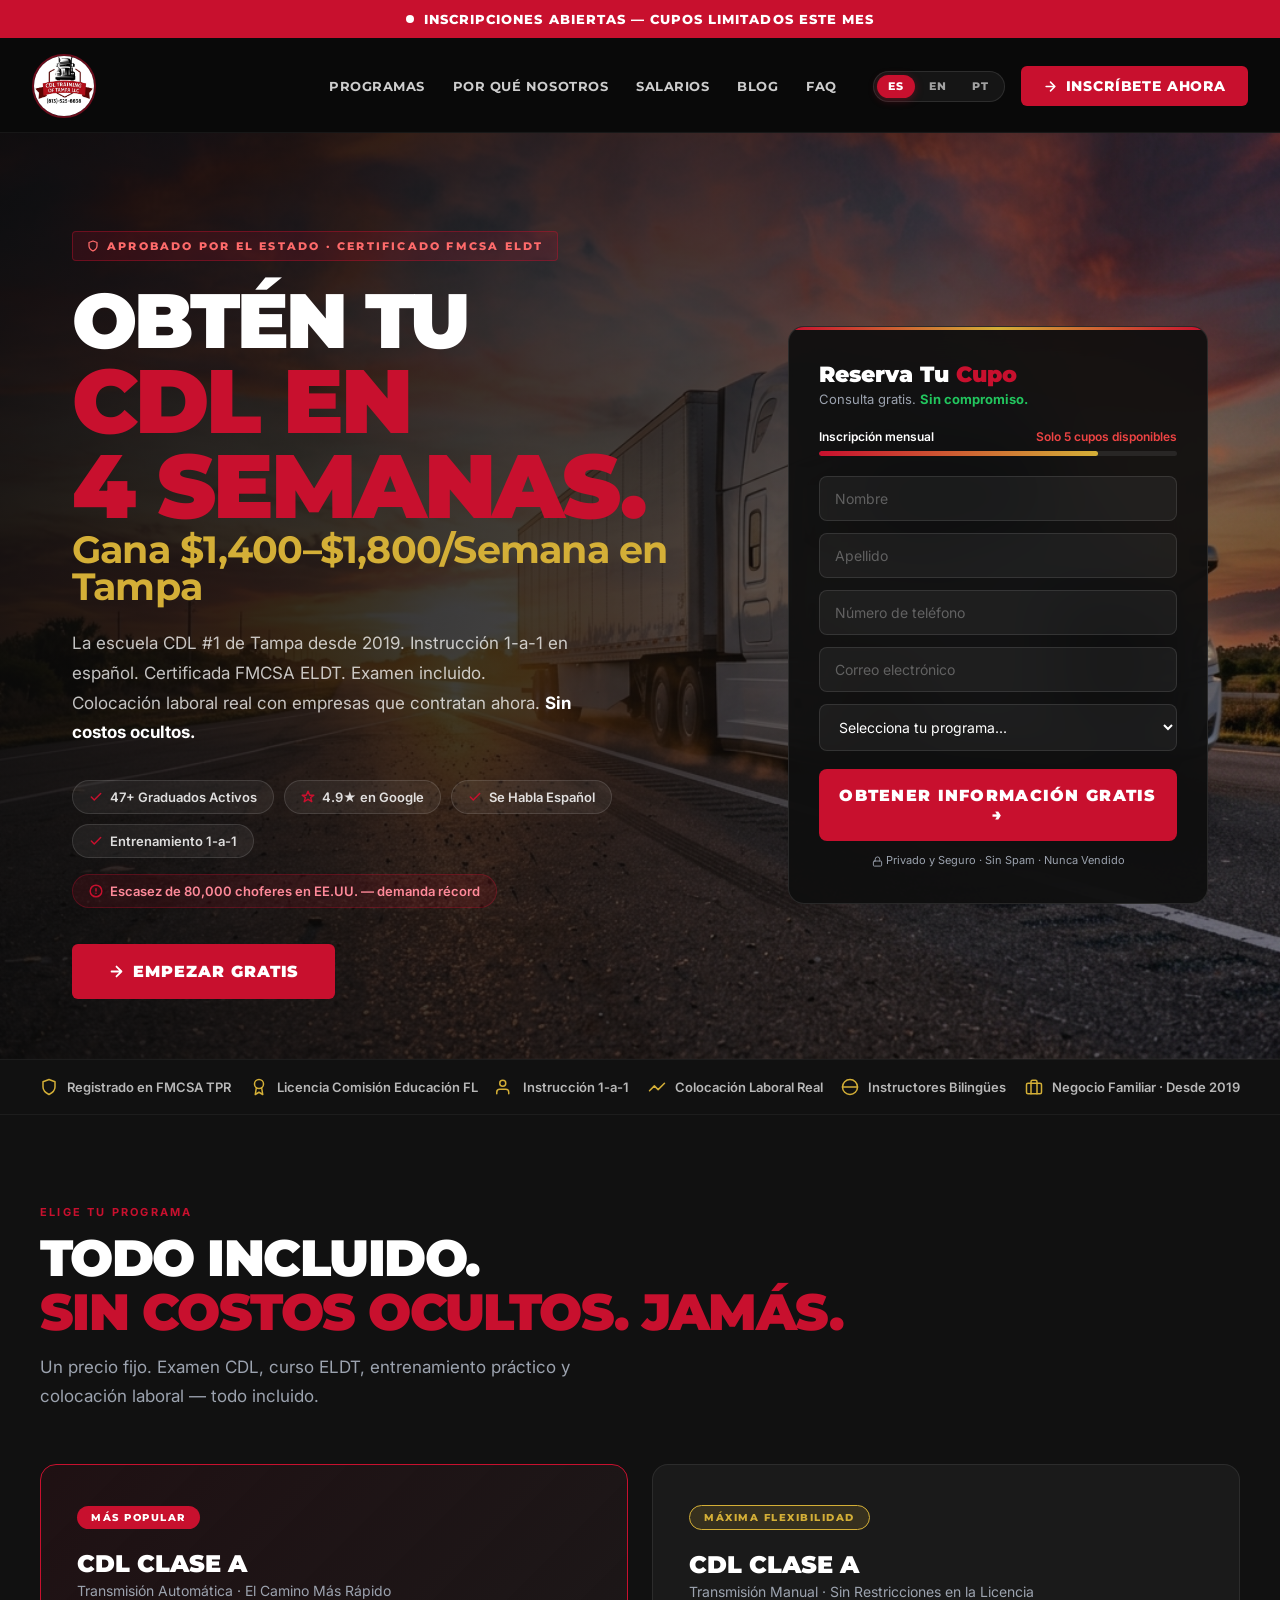
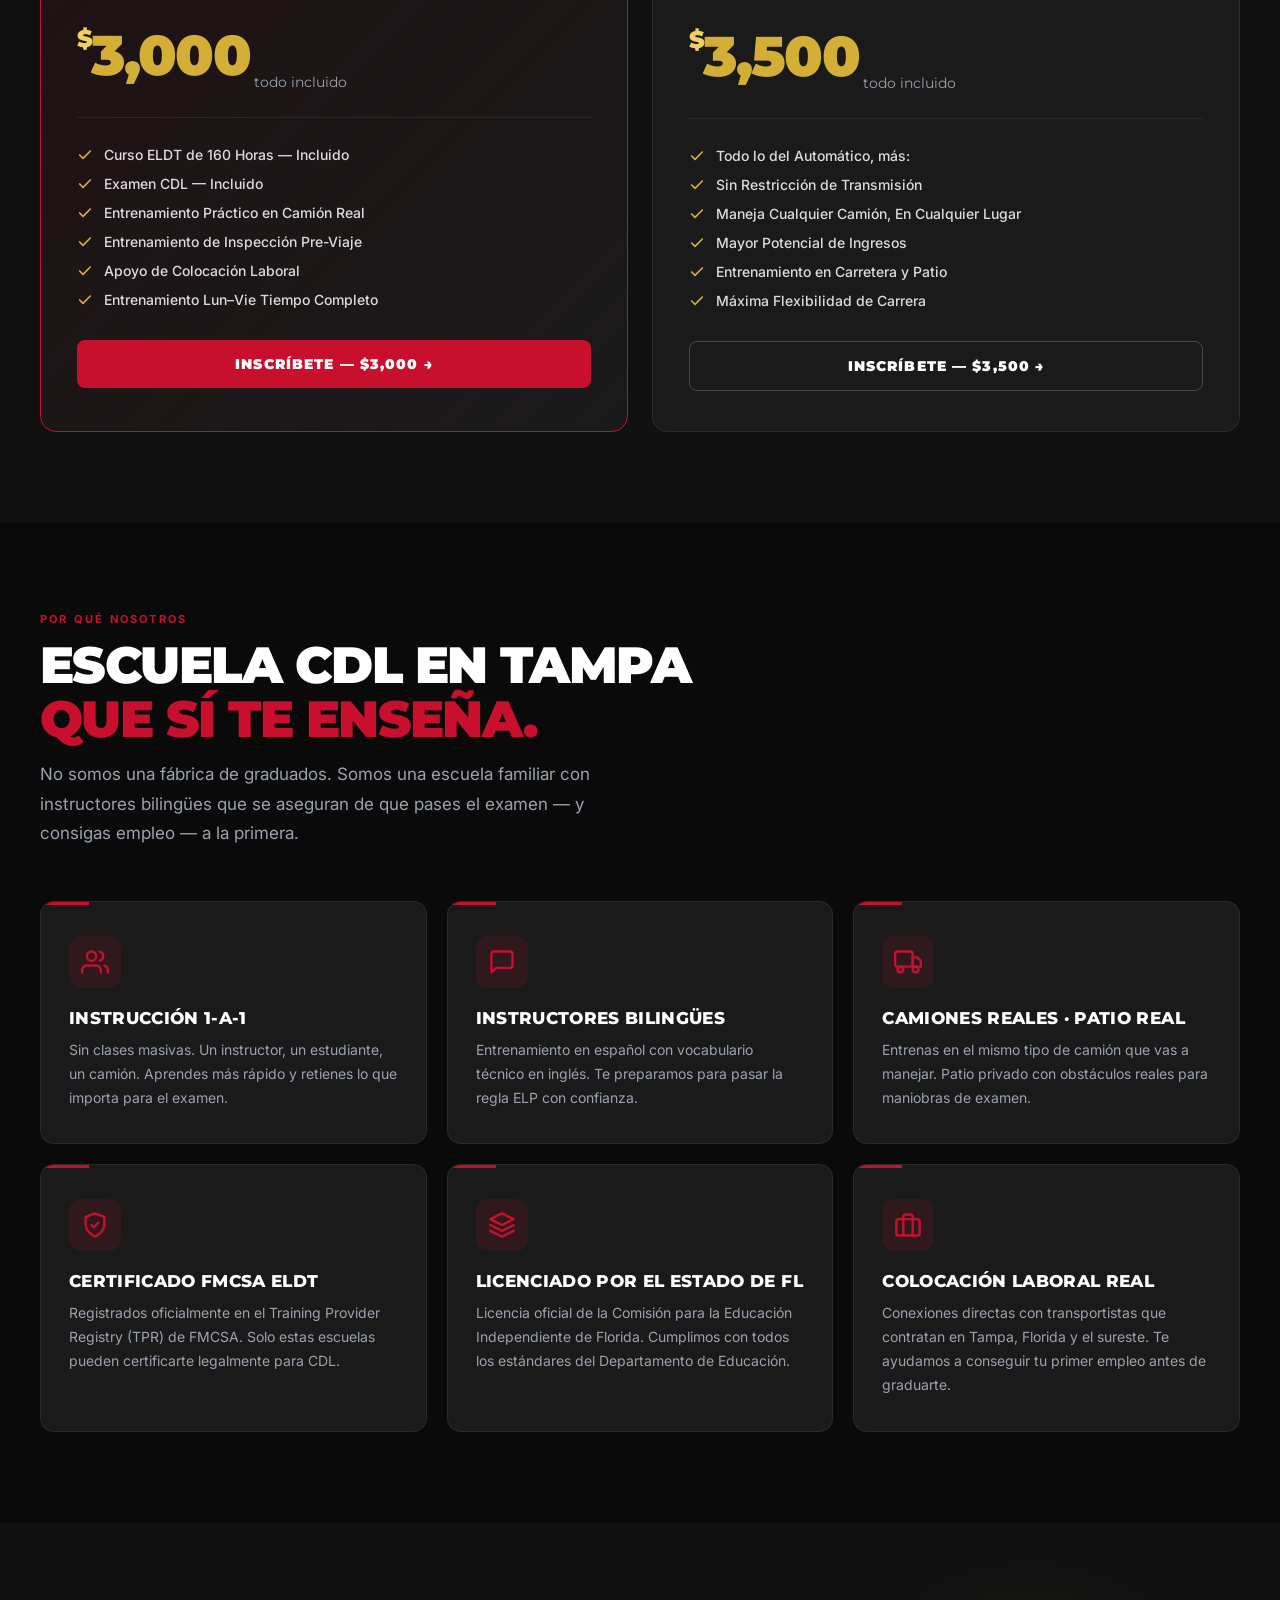
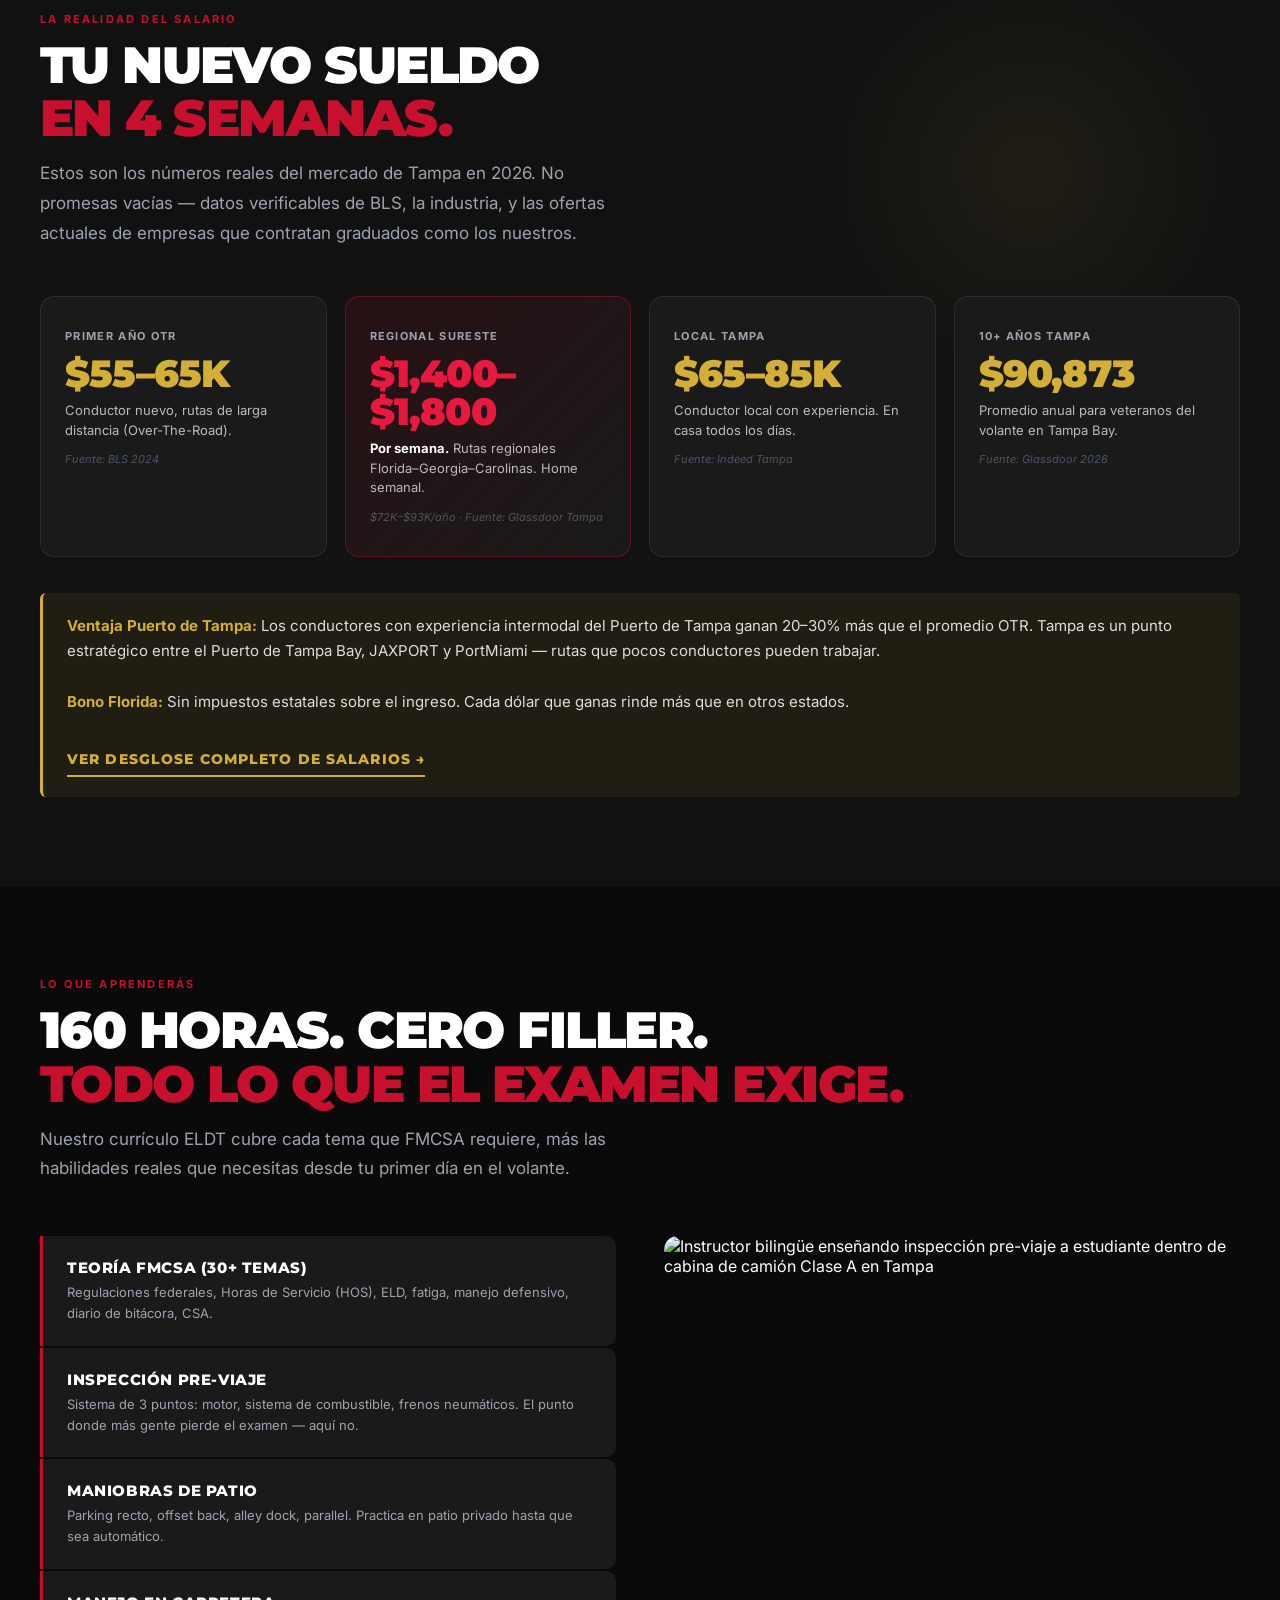
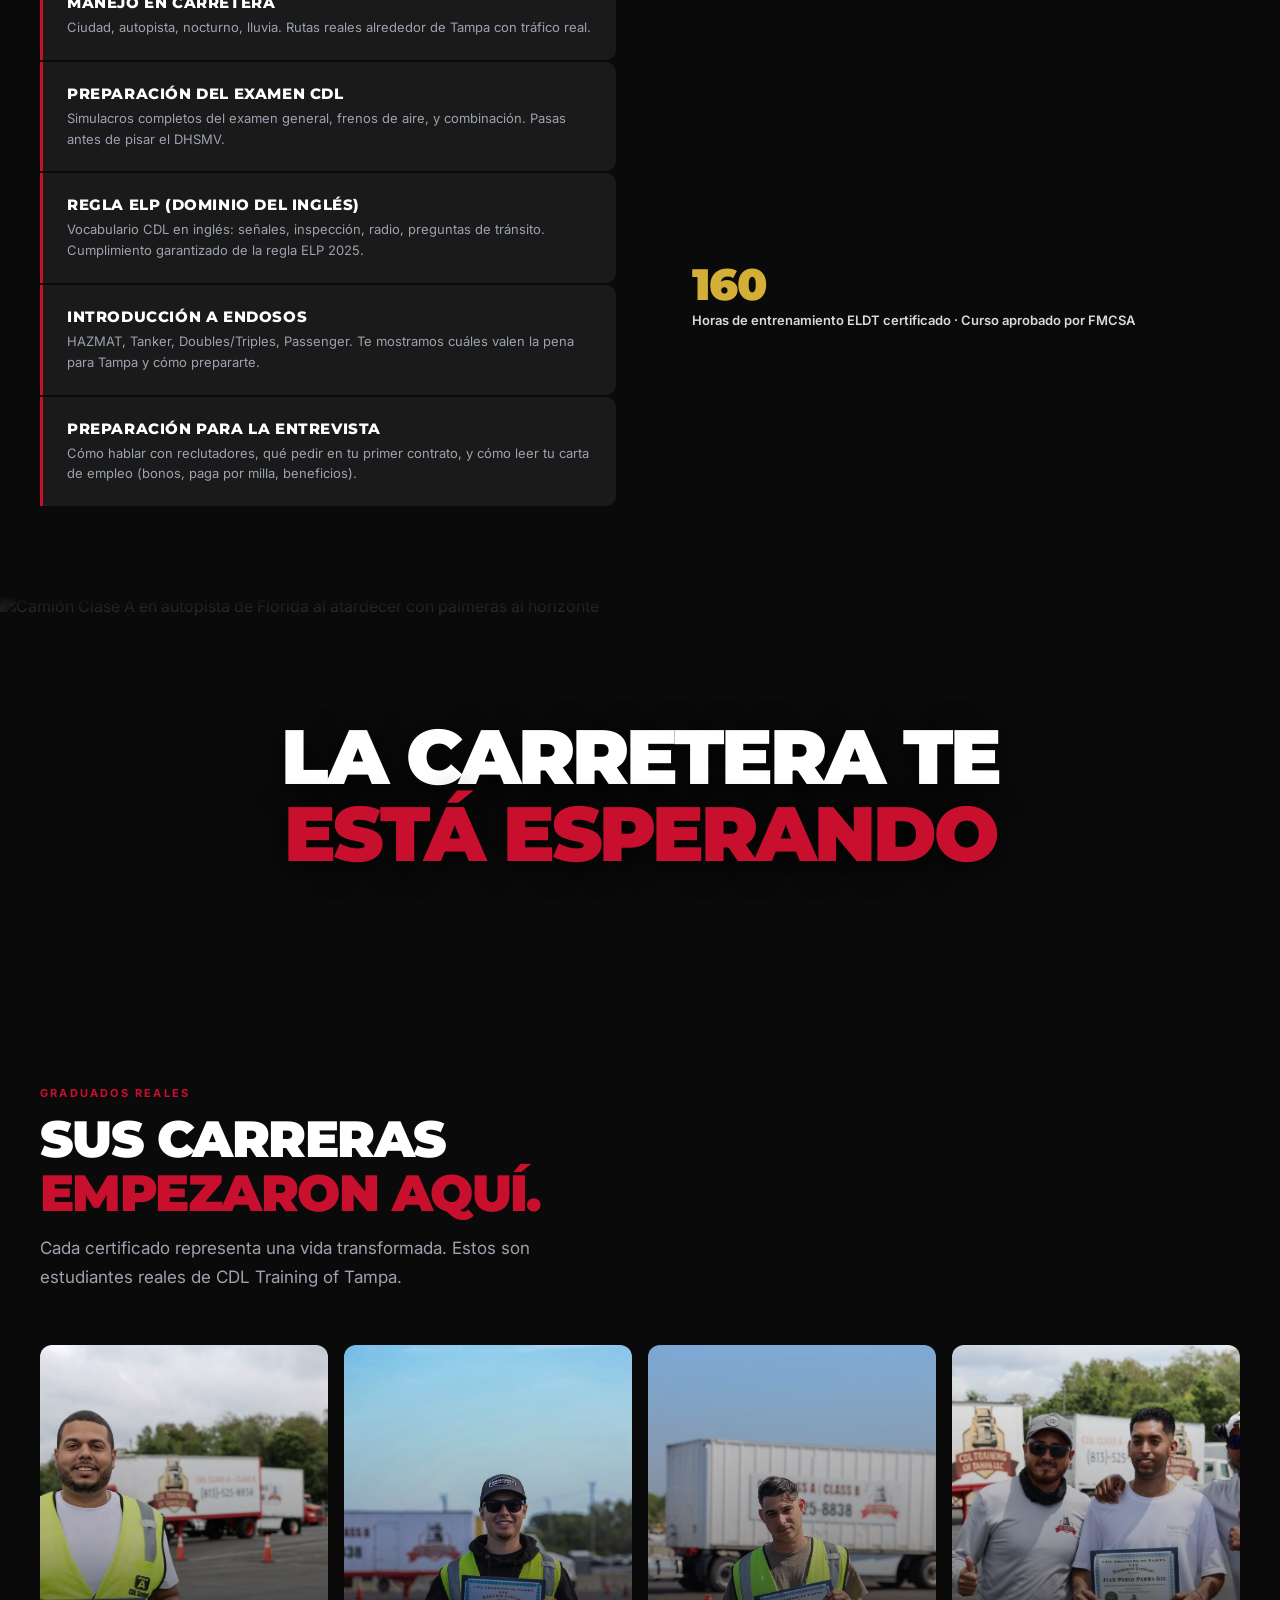
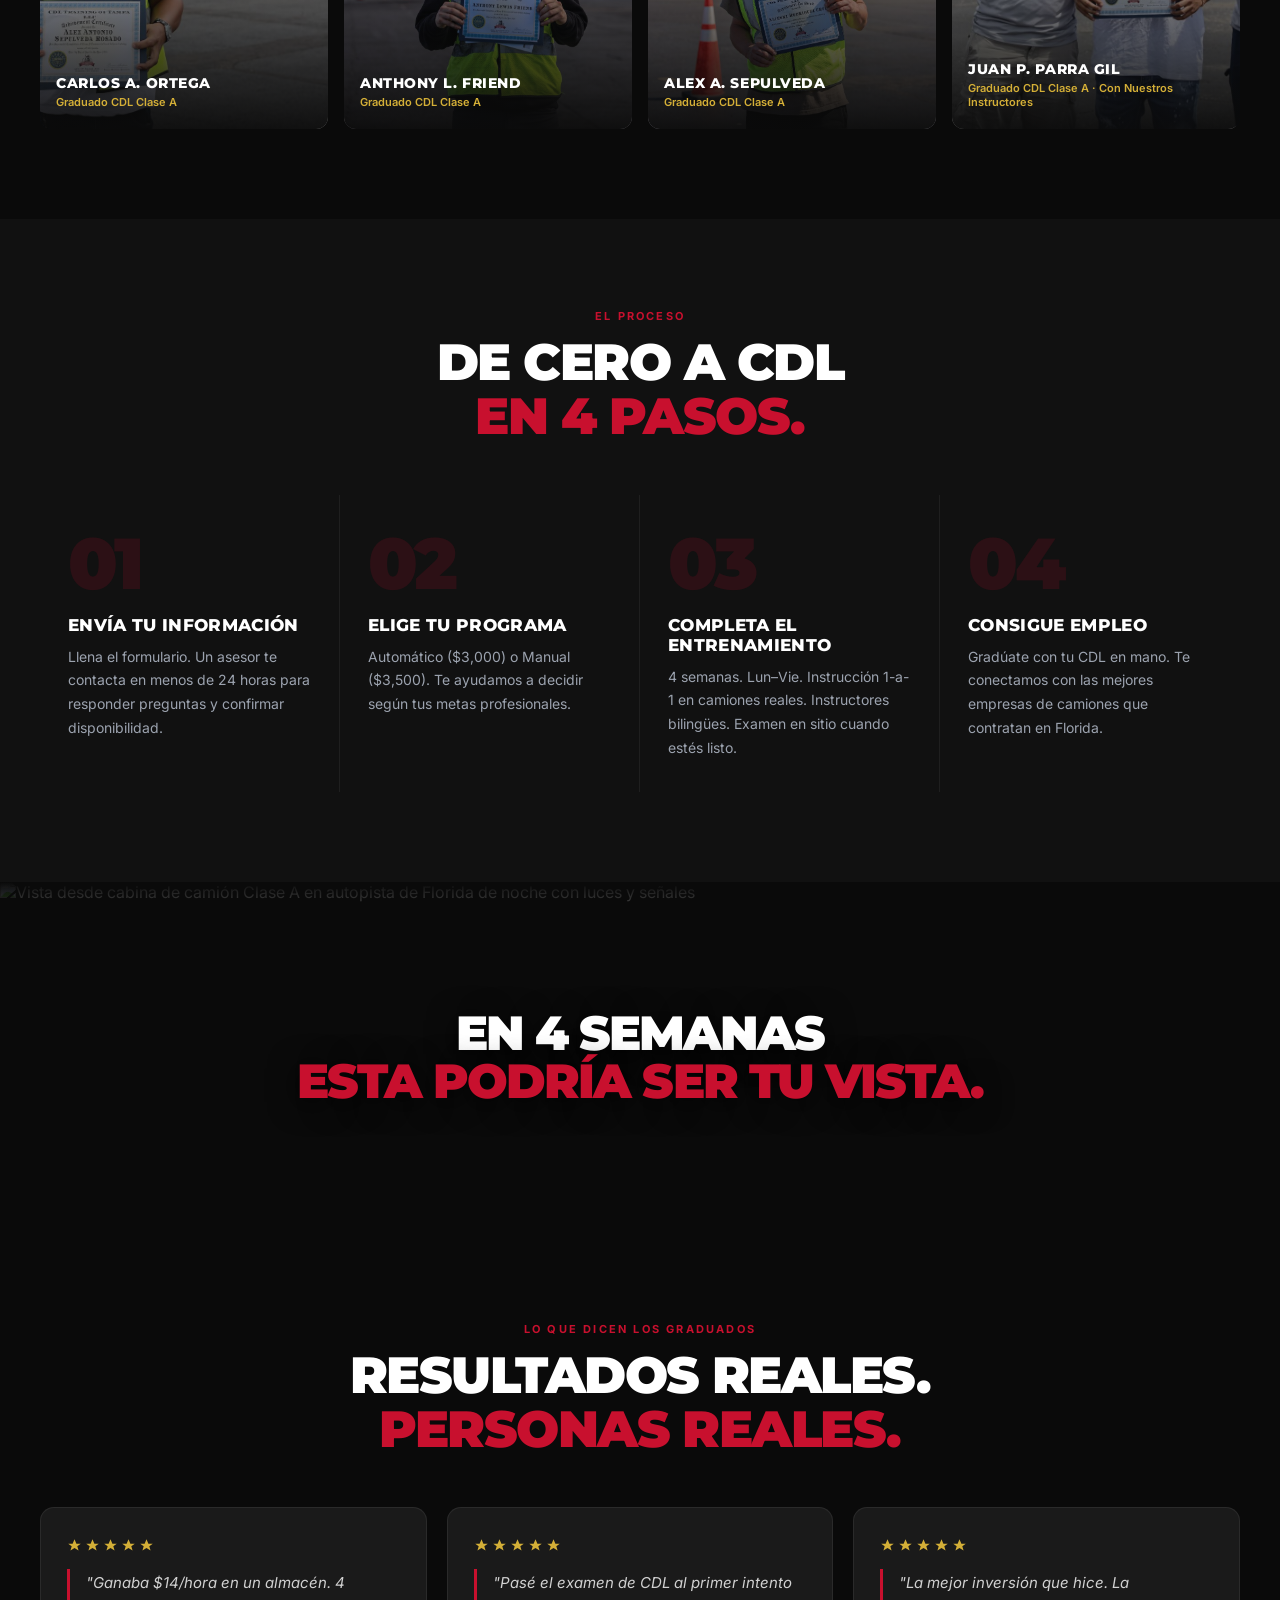
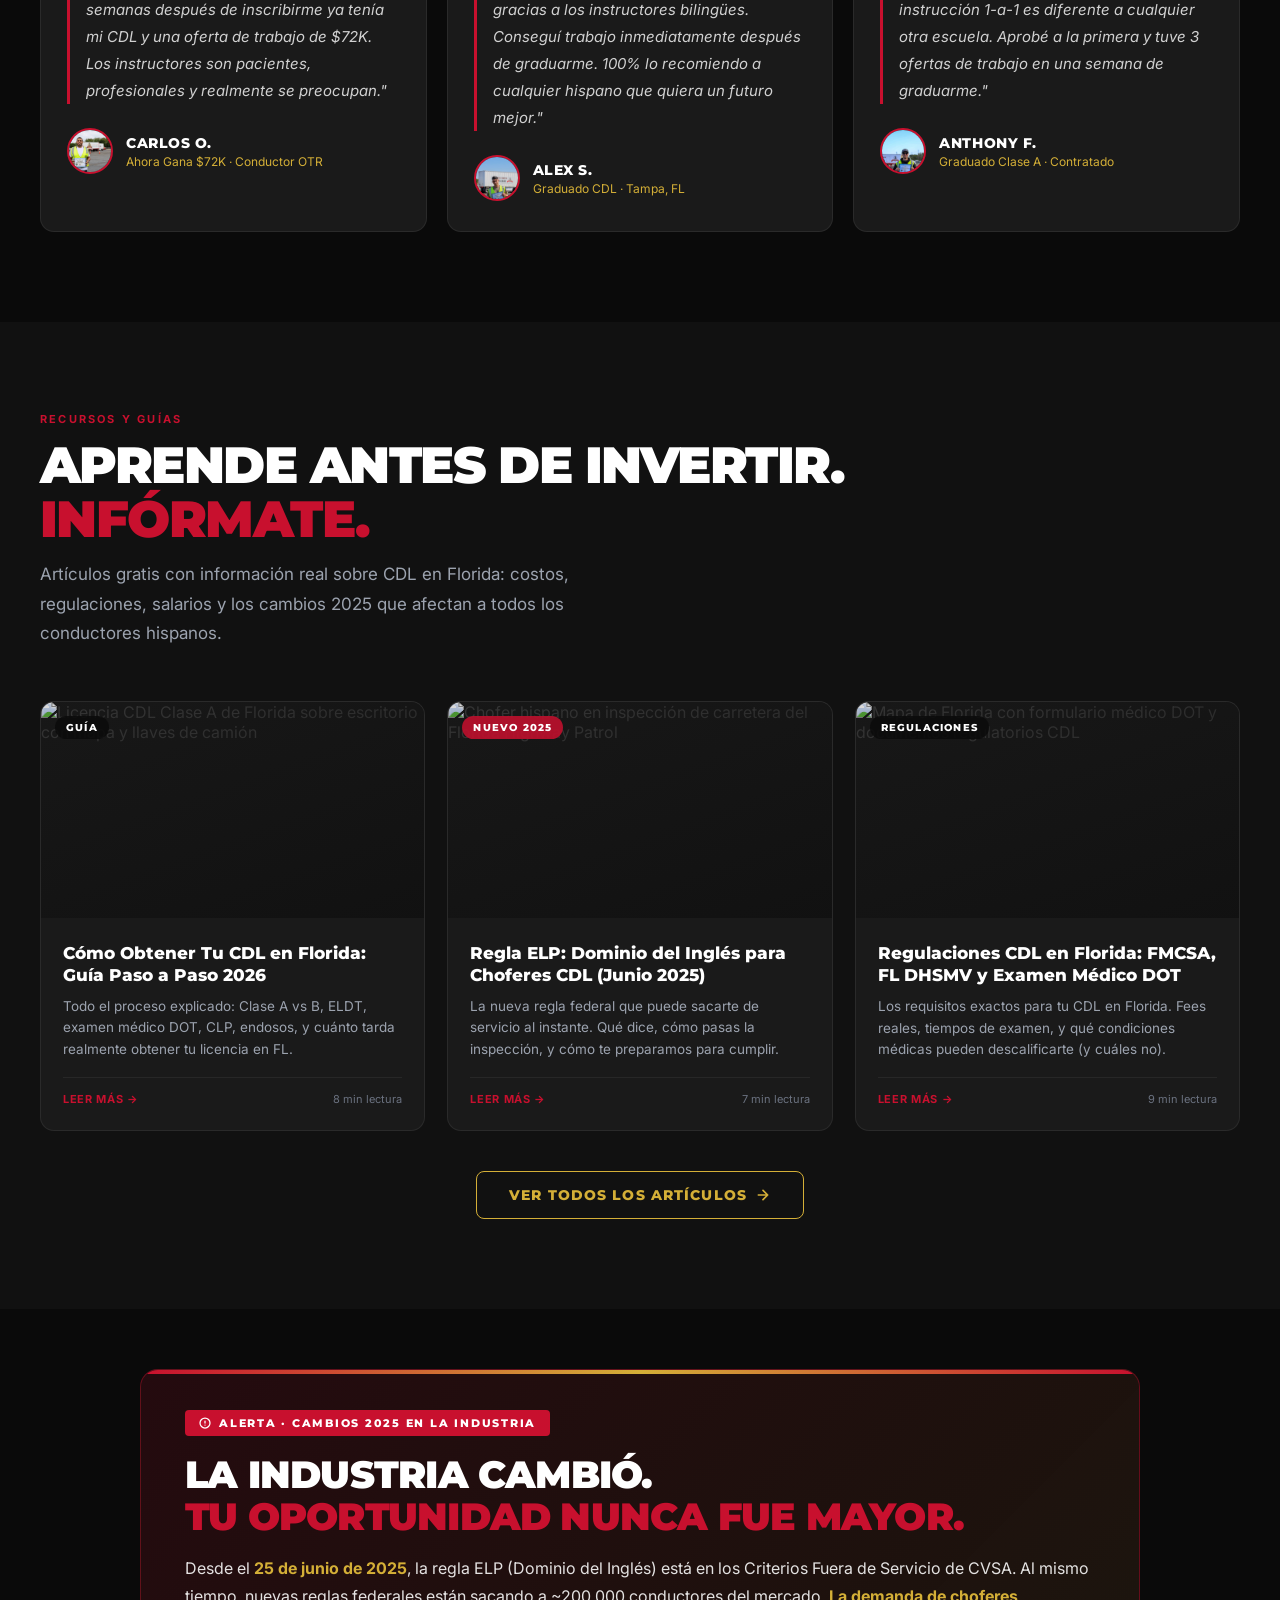
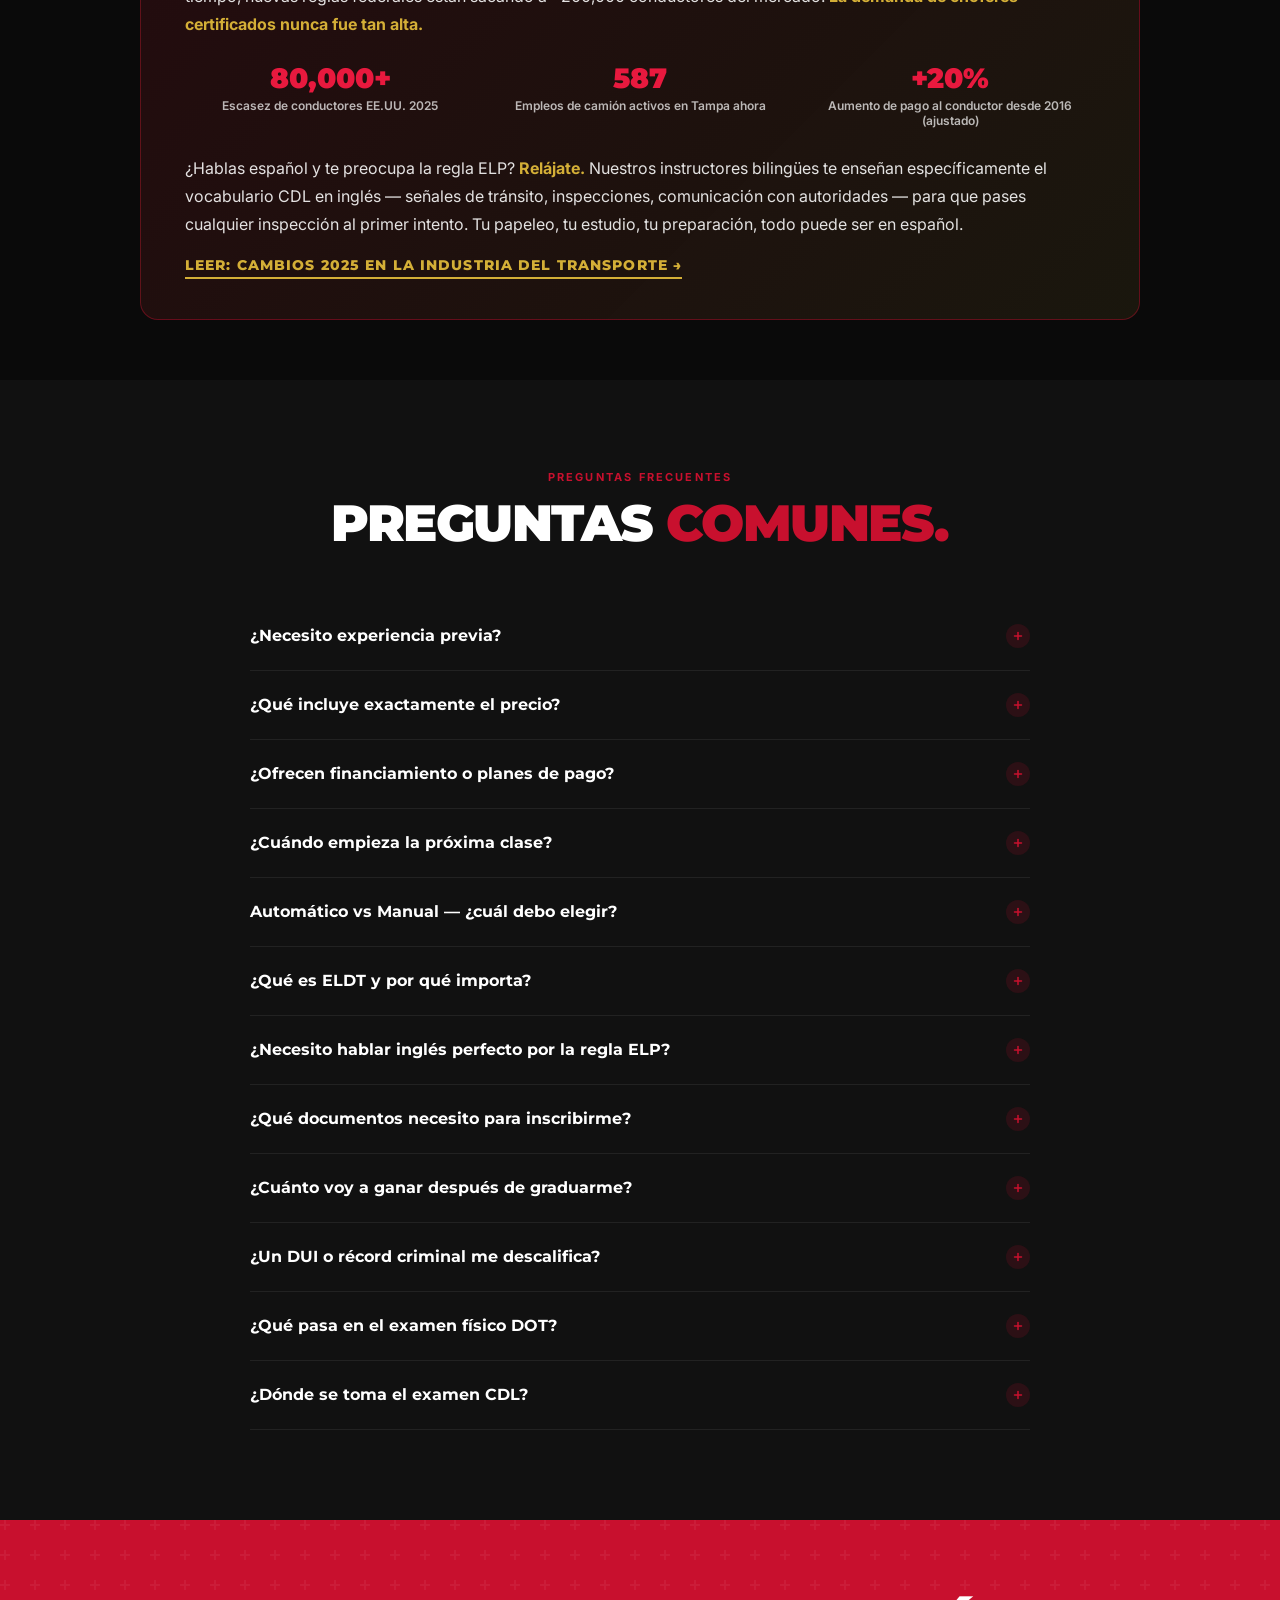
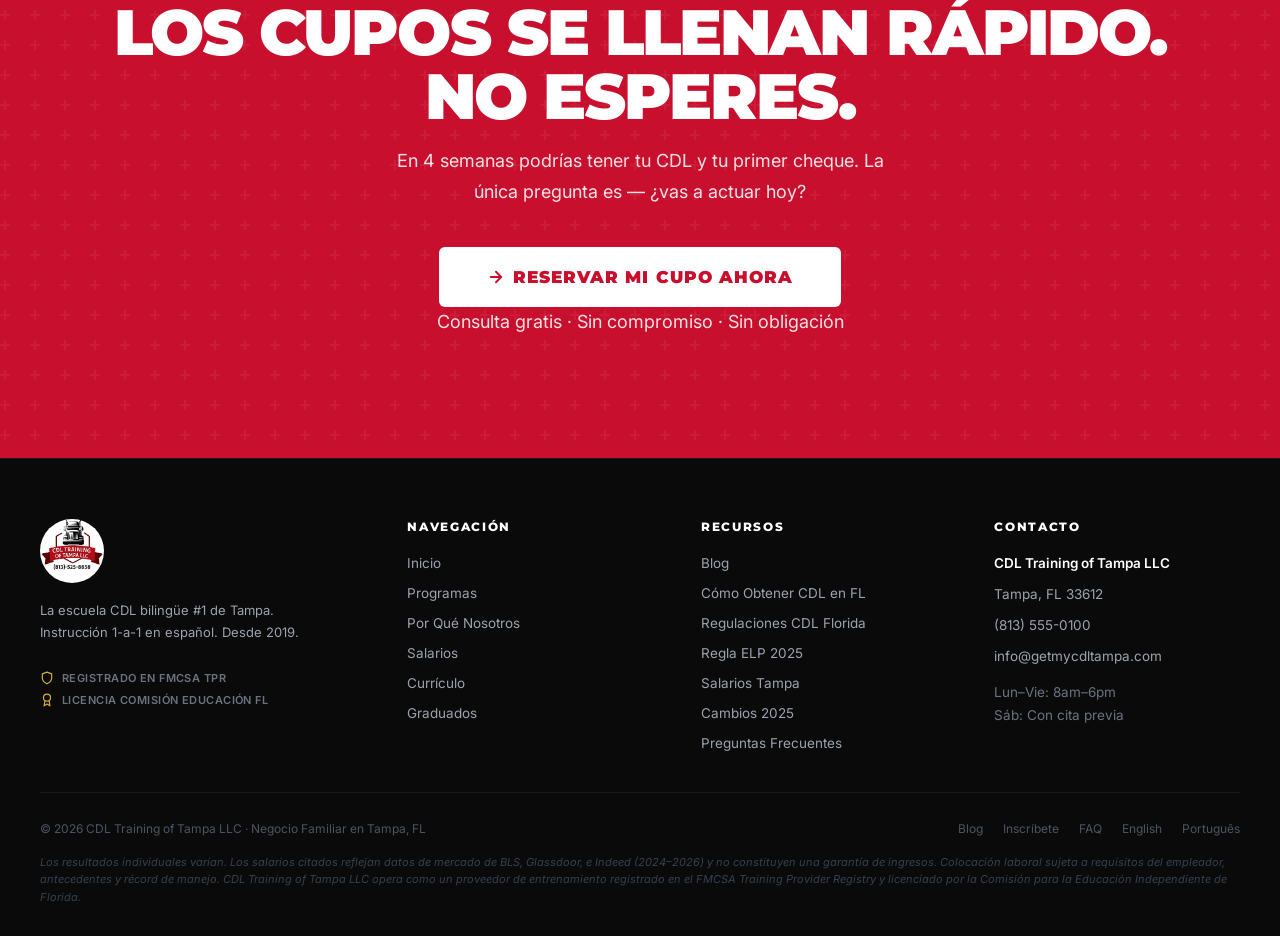
==== commit d898b540: "Fix mobile horizontal scroll + SEO/domain migration - Add overflow-x:hidden to html element (was mis" ====
--- a/index.html
+++ b/index.html
@@ -3,11 +3,147 @@
 <head>
   <meta charset="UTF-8"/>
   <meta name="viewport" content="width=device-width, initial-scale=1.0"/>
-  <title>Obtén Tu CDL en 4 Semanas | CDL Training of Tampa</title>
-  <meta name="description" content="Entrenamiento CDL Clase A aprobado por el estado en Tampa. 4 semanas. $3,000 todo incluido. Examen incluido. Colocación laboral. Cupos limitados."/>
+  <title>Escuela CDL en Tampa, FL | Clase A en 4 Semanas | CDL Training of Tampa</title>
+  <meta name="description" content="Escuela CDL Clase A en Tampa, FL. Certificada FMCSA ELDT. Instrucción 1-a-1 en español. 4 semanas. Desde $3,000 — examen incluido. Colocación laboral real."/>
+  <meta name="keywords" content="escuela CDL Tampa, CDL Clase A Florida, ELDT en español, CDL en 4 semanas, camionero Tampa, licencia CDL Florida, entrenamiento camionero, CDL training Tampa"/>
+  <meta name="robots" content="index,follow,max-image-preview:large"/>
+  <meta name="author" content="CDL Training of Tampa"/>
+  <meta name="theme-color" content="#C8102E"/>
+  <link rel="canonical" href="https://es.getmycdltampa.com/"/>
+  <link rel="alternate" hreflang="es" href="https://es.getmycdltampa.com/"/>
+  <link rel="alternate" hreflang="en" href="https://en.getmycdltampa.com/"/>
+  <link rel="alternate" hreflang="pt" href="https://pt.getmycdltampa.com/"/>
+  <link rel="alternate" hreflang="x-default" href="https://en.getmycdltampa.com/"/>
+  <link rel="icon" type="image/jpeg" href="images/cdl-logo-official.jpg"/>
+  <link rel="apple-touch-icon" href="images/cdl-logo-official.jpg"/>
+
+  <!-- Open Graph -->
+  <meta property="og:type" content="website"/>
+  <meta property="og:site_name" content="CDL Training of Tampa"/>
+  <meta property="og:title" content="Escuela CDL en Tampa, FL | Clase A en 4 Semanas"/>
+  <meta property="og:description" content="Escuela CDL Clase A certificada FMCSA ELDT en Tampa. Instrucción 1-a-1 en español. Desde $3,000 todo incluido. Colocación laboral."/>
+  <meta property="og:url" content="https://es.getmycdltampa.com/"/>
+  <meta property="og:image" content="https://es.getmycdltampa.com/images/hero-truck.jpg"/>
+  <meta property="og:image:width" content="1200"/>
+  <meta property="og:image:height" content="630"/>
+  <meta property="og:locale" content="es_US"/>
+  <meta property="og:locale:alternate" content="en_US"/>
+
+  <!-- Twitter -->
+  <meta name="twitter:card" content="summary_large_image"/>
+  <meta name="twitter:title" content="Escuela CDL en Tampa, FL | Clase A en 4 Semanas"/>
+  <meta name="twitter:description" content="Escuela CDL certificada FMCSA ELDT en Tampa. Instrucción bilingüe 1-a-1. Desde $3,000. Colocación laboral."/>
+  <meta name="twitter:image" content="https://es.getmycdltampa.com/images/hero-truck.jpg"/>
+
   <link rel="preconnect" href="https://fonts.googleapis.com"/>
   <link rel="preconnect" href="https://fonts.gstatic.com" crossorigin/>
   <link href="https://fonts.googleapis.com/css2?family=Montserrat:wght@400;500;600;700;800;900&family=Inter:wght@400;500;600;700&display=swap" rel="stylesheet"/>
+
+  <!-- JSON-LD: LocalBusiness + VocationalSchool -->
+  <script type="application/ld+json">
+  {
+    "@context": "https://schema.org",
+    "@type": ["LocalBusiness","EducationalOrganization"],
+    "@id": "https://es.getmycdltampa.com/#organization",
+    "name": "CDL Training of Tampa",
+    "alternateName": "CDL Training of Tampa LLC",
+    "description": "Escuela CDL Clase A aprobada por el estado en Tampa, FL. Entrenamiento ELDT certificado por FMCSA. Instrucción 1-a-1 en español. 4 semanas. Colocación laboral.",
+    "url": "https://es.getmycdltampa.com/",
+    "logo": "https://es.getmycdltampa.com/images/cdl-logo-official.jpg",
+    "image": "https://es.getmycdltampa.com/images/hero-truck.jpg",
+    "telephone": "+1-813-555-0100",
+    "email": "info@getmycdltampa.com",
+    "priceRange": "$3,000-$3,500",
+    "foundingDate": "2019",
+    "address": {
+      "@type": "PostalAddress",
+      "addressLocality": "Tampa",
+      "addressRegion": "FL",
+      "postalCode": "33612",
+      "addressCountry": "US"
+    },
+    "geo": {"@type":"GeoCoordinates","latitude":28.0395,"longitude":-82.4584},
+    "areaServed": [
+      {"@type":"City","name":"Tampa"},
+      {"@type":"City","name":"Brandon"},
+      {"@type":"City","name":"Clearwater"},
+      {"@type":"City","name":"St. Petersburg"},
+      {"@type":"City","name":"Lakeland"},
+      {"@type":"City","name":"Plant City"},
+      {"@type":"City","name":"Riverview"},
+      {"@type":"City","name":"Wesley Chapel"},
+      {"@type":"City","name":"Sarasota"},
+      {"@type":"City","name":"Bradenton"}
+    ],
+    "openingHoursSpecification": [{
+      "@type": "OpeningHoursSpecification",
+      "dayOfWeek": ["Monday","Tuesday","Wednesday","Thursday","Friday"],
+      "opens": "08:00",
+      "closes": "18:00"
+    }],
+    "hasCredential": [
+      {"@type":"EducationalOccupationalCredential","credentialCategory":"FMCSA ELDT Registered Training Provider"},
+      {"@type":"EducationalOccupationalCredential","credentialCategory":"Florida Department of Education Licensed"}
+    ],
+    "aggregateRating": {"@type":"AggregateRating","ratingValue":"4.9","reviewCount":"47","bestRating":"5"}
+  }
+  </script>
+
+  <!-- JSON-LD: Course -->
+  <script type="application/ld+json">
+  {
+    "@context":"https://schema.org",
+    "@type":"Course",
+    "name":"CDL Clase A — Entrenamiento ELDT Completo",
+    "description":"Programa de entrenamiento CDL Clase A de 160 horas. Incluye curso teórico ELDT, entrenamiento práctico 1-a-1, examen CDL, y apoyo de colocación laboral. Instructores bilingües.",
+    "provider":{"@id":"https://es.getmycdltampa.com/#organization"},
+    "offers":[
+      {"@type":"Offer","name":"CDL Clase A — Automático","price":"3000","priceCurrency":"USD","category":"Tuition","availability":"https://schema.org/InStock"},
+      {"@type":"Offer","name":"CDL Clase A — Manual","price":"3500","priceCurrency":"USD","category":"Tuition","availability":"https://schema.org/InStock"}
+    ],
+    "educationalCredentialAwarded":"Commercial Driver License (CDL) Class A",
+    "timeRequired":"P4W",
+    "inLanguage":["es","en"],
+    "hasCourseInstance":[{
+      "@type":"CourseInstance",
+      "courseMode":"onsite",
+      "courseWorkload":"PT40H",
+      "location":{"@type":"Place","name":"Tampa, FL","address":{"@type":"PostalAddress","addressLocality":"Tampa","addressRegion":"FL","addressCountry":"US"}}
+    }]
+  }
+  </script>
+
+  <!-- JSON-LD: FAQPage -->
+  <script type="application/ld+json">
+  {
+    "@context":"https://schema.org",
+    "@type":"FAQPage",
+    "mainEntity":[
+      {"@type":"Question","name":"¿Necesito experiencia previa para inscribirme?","acceptedAnswer":{"@type":"Answer","text":"No. Solo necesitas una licencia de conducir válida, tener 18 años o más (21+ para manejar entre estados), pasar un examen físico DOT y una prueba de drogas. Aceptamos principiantes completos."}},
+      {"@type":"Question","name":"¿Qué incluye exactamente el precio de $3,000?","acceptedAnswer":{"@type":"Answer","text":"Todo: curso teórico ELDT de 160 horas, cuota del examen CDL, todas las horas de entrenamiento práctico en camión real, inspección pre-viaje, y apoyo de colocación laboral. Sin costos ocultos."}},
+      {"@type":"Question","name":"¿Ofrecen financiamiento o planes de pago?","acceptedAnswer":{"@type":"Answer","text":"Sí. Trabajamos con socios de financiamiento. Un asesor revisa tus opciones durante la consulta gratuita."}},
+      {"@type":"Question","name":"¿Cuándo empieza la próxima clase?","acceptedAnswer":{"@type":"Answer","text":"Inscribimos de forma continua debido a los cupos limitados para instrucción 1-a-1. Contacta hoy para verificar la próxima fecha disponible."}},
+      {"@type":"Question","name":"¿Cuál es la diferencia entre Automático y Manual?","acceptedAnswer":{"@type":"Answer","text":"El Automático ($3,000) es más fácil de aprender y cubre la mayoría de empleos. El Manual ($3,500) te da un CDL sin restricciones — puedes manejar cualquier camión, lo que significa más opciones de trabajo y mayor paga."}},
+      {"@type":"Question","name":"¿Qué es ELDT y por qué importa?","acceptedAnswer":{"@type":"Answer","text":"ELDT (Entry-Level Driver Training) es el entrenamiento obligatorio que FMCSA exige desde febrero 2022 para cualquier persona que obtenga un CDL Clase A o B por primera vez. Solo escuelas registradas en el Training Provider Registry (TPR) de FMCSA pueden certificarte. Nosotros estamos registrados."}},
+      {"@type":"Question","name":"¿Necesito hablar inglés perfecto por la regla ELP?","acceptedAnswer":{"@type":"Answer","text":"No necesitas ser nativo. La regla ELP (vigente desde junio 2025) requiere que puedas comunicarte funcionalmente en inglés con autoridades, leer señales de tránsito, y llenar reportes básicos. Nuestros instructores bilingües te preparan específicamente para esto."}},
+      {"@type":"Question","name":"¿Qué documentos necesito para inscribirme?","acceptedAnswer":{"@type":"Answer","text":"Licencia de conducir FL válida, tarjeta de seguro social o ITIN, prueba de residencia en Florida, examen médico DOT certificado (MCSA-5875), y prueba de drogas. Te ayudamos con el proceso."}},
+      {"@type":"Question","name":"¿Cuánto voy a ganar después de graduarme?","acceptedAnswer":{"@type":"Answer","text":"Conductores nuevos en Tampa ganan $55,000–$65,000 el primer año (OTR). Rutas regionales del sureste pagan $1,400–$1,800/semana ($72,800–$93,600/año). Conductores locales con experiencia: $65,000–$85,000. Rutas intermodales del Puerto de Tampa pagan 20–30% más."}},
+      {"@type":"Question","name":"¿Un DUI o récord criminal me descalifica?","acceptedAnswer":{"@type":"Answer","text":"Depende de la gravedad y cuánto tiempo haya pasado. Un DUI reciente puede ser descalificante; uno antiguo puede no serlo. Habla honestamente con un asesor — revisamos tu caso específico sin juzgar."}},
+      {"@type":"Question","name":"¿Qué pasa en el examen físico DOT?","acceptedAnswer":{"@type":"Answer","text":"Un examinador médico certificado revisa visión (20/40 corregida), audición, presión arterial, diabetes, y condiciones cardíacas. Dura 30-45 minutos. Emite tarjeta MCSA-5875 válida por 2 años (o 1 año si tienes condiciones monitoreadas)."}}
+    ]
+  }
+  </script>
+
+  <!-- JSON-LD: BreadcrumbList -->
+  <script type="application/ld+json">
+  {
+    "@context":"https://schema.org",
+    "@type":"BreadcrumbList",
+    "itemListElement":[
+      {"@type":"ListItem","position":1,"name":"Inicio","item":"https://es.getmycdltampa.com/"}
+    ]
+  }
+  </script>
   <style>
     *,*::before,*::after{box-sizing:border-box;margin:0;padding:0}
     :root{
@@ -16,8 +152,8 @@
       --dark:#0A0A0A;--dark-2:#111111;--dark-3:#1A1A1A;
       --white:#FFFFFF;--gray:#9CA3AF;--gray-l:#F3F4F6;
     }
-    html{scroll-behavior:smooth}
-    body{font-family:'Inter',sans-serif;background:var(--dark);color:var(--white);overflow-x:hidden}
+    html{scroll-behavior:smooth;overflow-x:hidden}
+    body{font-family:'Inter',sans-serif;background:var(--dark);color:var(--white);overflow-x:hidden;width:100%;max-width:100vw}
 
     /* URGENT BAR */
     .urgent-bar{background:var(--red);padding:11px 16px;text-align:center;font-family:'Montserrat',sans-serif;font-size:13px;font-weight:800;letter-spacing:0.08em;text-transform:uppercase;position:sticky;top:0;z-index:300;display:flex;align-items:center;justify-content:center;gap:10px}
@@ -25,11 +161,105 @@
     @keyframes blink{0%,100%{opacity:1}50%{opacity:0.2}}
 
     /* NAV */
-    nav{background:rgba(10,10,10,0.95);backdrop-filter:blur(20px);border-bottom:1px solid rgba(255,255,255,0.06);padding:14px 32px;display:flex;align-items:center;justify-content:space-between;position:sticky;top:40px;z-index:200}
-    .nav-brand{display:flex;align-items:center;gap:12px}
+    nav{background:rgba(10,10,10,0.95);backdrop-filter:blur(20px);border-bottom:1px solid rgba(255,255,255,0.06);padding:14px 32px;display:flex;align-items:center;justify-content:space-between;position:sticky;top:40px;z-index:200;gap:16px}
+    .nav-brand{display:flex;align-items:center;gap:12px;flex-shrink:0}
     .nav-logo-img{height:64px;width:64px;border-radius:50%;border:2px solid rgba(200,16,46,0.5);object-fit:cover;object-position:center 15%}
-    .nav-cta{display:flex;align-items:center;gap:8px;background:var(--red);color:#fff;font-family:'Montserrat',sans-serif;font-weight:800;font-size:14px;letter-spacing:0.06em;padding:11px 22px;border-radius:6px;text-decoration:none;transition:all 0.2s;cursor:pointer;border:none;text-transform:uppercase}
+    .nav-links{display:flex;align-items:center;gap:28px;margin-left:auto;margin-right:20px}
+    .nav-link{font-family:'Montserrat',sans-serif;font-size:13px;font-weight:700;letter-spacing:0.04em;color:rgba(255,255,255,0.8);text-decoration:none;text-transform:uppercase;transition:color 0.2s;position:relative;padding:6px 0}
+    .nav-link:hover{color:var(--red)}
+    .nav-link::after{content:'';position:absolute;bottom:0;left:0;width:0;height:2px;background:var(--red);transition:width 0.25s}
+    .nav-link:hover::after{width:100%}
+    .nav-cta{display:flex;align-items:center;gap:8px;background:var(--red);color:#fff;font-family:'Montserrat',sans-serif;font-weight:800;font-size:14px;letter-spacing:0.06em;padding:11px 22px;border-radius:6px;text-decoration:none;transition:all 0.2s;cursor:pointer;border:none;text-transform:uppercase;flex-shrink:0}
     .nav-cta:hover{background:var(--red-l);transform:translateY(-1px);box-shadow:0 8px 24px rgba(200,16,46,0.4)}
+
+    /* LANGUAGE SWITCHER */
+    .lang-switcher{display:inline-flex;gap:3px;background:rgba(255,255,255,0.05);border:1px solid rgba(255,255,255,0.1);border-radius:100px;padding:3px;flex-shrink:0}
+    .lang-btn{font-family:'Montserrat',sans-serif;font-size:11px;font-weight:800;letter-spacing:0.1em;color:rgba(255,255,255,0.6);background:transparent;border:none;padding:6px 11px;border-radius:100px;cursor:pointer;transition:all 0.2s;text-transform:uppercase;line-height:1}
+    .lang-btn:hover{color:#fff}
+    .lang-btn.active{background:var(--red);color:#fff;box-shadow:0 2px 8px rgba(200,16,46,0.35)}
+    .lang-btn:focus-visible{outline:2px solid var(--gold);outline-offset:2px}
+    /* Hide Google Translate UI */
+    .skiptranslate,.goog-te-banner-frame,.goog-te-gadget,.goog-tooltip,.goog-te-balloon-frame,iframe.goog-te-menu-frame{display:none!important;visibility:hidden!important;opacity:0!important}
+    body{top:0!important;position:static!important}
+    body>.skiptranslate{display:none!important}
+    .goog-text-highlight{background:transparent!important;box-shadow:none!important}
+    font[style*="background-color"]{background:transparent!important}
+
+    /* WHY US */
+    #why-us{background:var(--dark)}
+    .why-grid{display:grid;grid-template-columns:repeat(3,1fr);gap:20px;margin-top:52px}
+    .why-card{background:var(--dark-3);border:1px solid rgba(255,255,255,0.07);border-radius:14px;padding:34px 28px;transition:all 0.3s;position:relative;overflow:hidden}
+    .why-card::before{content:'';position:absolute;top:0;left:0;width:48px;height:3px;background:var(--red);transition:width 0.3s}
+    .why-card:hover{border-color:rgba(200,16,46,0.35);transform:translateY(-4px);box-shadow:0 20px 50px rgba(0,0,0,0.4)}
+    .why-card:hover::before{width:100%;background:linear-gradient(90deg,var(--red),var(--gold))}
+    .why-icon{width:52px;height:52px;background:rgba(200,16,46,0.12);border-radius:12px;display:flex;align-items:center;justify-content:center;margin-bottom:20px;color:var(--red)}
+    .why-title{font-family:'Montserrat',sans-serif;font-size:17px;font-weight:800;text-transform:uppercase;letter-spacing:0.02em;margin-bottom:10px}
+    .why-desc{font-size:14px;color:var(--gray);line-height:1.7}
+
+    /* SALARIES */
+    #salaries{background:var(--dark-2);position:relative;overflow:hidden}
+    #salaries::before{content:'';position:absolute;top:0;right:0;width:500px;height:500px;background:radial-gradient(circle,rgba(212,175,55,0.08) 0%,transparent 60%);pointer-events:none}
+    .salary-intro{max-width:720px;margin-bottom:48px}
+    .salary-grid{display:grid;grid-template-columns:repeat(4,1fr);gap:18px;margin-bottom:36px}
+    .salary-card{background:var(--dark-3);border:1px solid rgba(255,255,255,0.08);border-radius:14px;padding:32px 24px;position:relative;transition:all 0.3s}
+    .salary-card:hover{border-color:var(--gold);transform:translateY(-4px)}
+    .salary-card.featured{background:linear-gradient(135deg,rgba(200,16,46,0.12) 0%,var(--dark-3) 100%);border-color:rgba(200,16,46,0.4)}
+    .salary-label{font-size:11px;font-weight:700;letter-spacing:0.12em;color:var(--gray);text-transform:uppercase;margin-bottom:12px}
+    .salary-number{font-family:'Montserrat',sans-serif;font-size:38px;font-weight:900;color:var(--gold);line-height:1;margin-bottom:8px;letter-spacing:-0.02em}
+    .salary-number.red{color:var(--red-l)}
+    .salary-sub{font-size:13px;color:rgba(255,255,255,0.7);line-height:1.5}
+    .salary-source{font-size:11px;color:#4B5563;margin-top:12px;font-style:italic}
+    .salary-note{background:rgba(212,175,55,0.08);border-left:3px solid var(--gold);padding:20px 24px;border-radius:6px;font-size:15px;color:rgba(255,255,255,0.85);line-height:1.7}
+    .salary-note strong{color:var(--gold)}
+
+    /* CURRICULUM */
+    #curriculum{background:var(--dark)}
+    .curr-wrap{display:grid;grid-template-columns:1fr 1fr;gap:48px;margin-top:52px;align-items:start}
+    .curr-list{display:flex;flex-direction:column;gap:2px}
+    .curr-item{background:var(--dark-3);border-left:3px solid var(--red);padding:22px 24px;border-radius:0 10px 10px 0;transition:all 0.3s}
+    .curr-item:hover{transform:translateX(6px);border-left-color:var(--gold)}
+    .curr-item-title{font-family:'Montserrat',sans-serif;font-size:15px;font-weight:800;text-transform:uppercase;letter-spacing:0.04em;margin-bottom:5px}
+    .curr-item-desc{font-size:13px;color:var(--gray);line-height:1.6}
+    .curr-image{border-radius:14px;overflow:hidden;aspect-ratio:4/5;position:relative}
+    .curr-image img{width:100%;height:100%;object-fit:cover}
+    .curr-image-overlay{position:absolute;inset:0;background:linear-gradient(0deg,rgba(10,10,10,0.9) 0%,transparent 50%);display:flex;flex-direction:column;justify-content:flex-end;padding:28px}
+    .curr-image-stat{font-family:'Montserrat',sans-serif;font-weight:900;color:var(--gold);font-size:44px;line-height:1;letter-spacing:-0.02em}
+    .curr-image-label{font-size:13px;color:rgba(255,255,255,0.85);margin-top:6px;font-weight:600}
+
+    /* BLOG CTA */
+    #blog-cta{background:var(--dark-2)}
+    .blog-grid{display:grid;grid-template-columns:repeat(3,1fr);gap:22px;margin-top:52px}
+    .blog-card{background:var(--dark-3);border:1px solid rgba(255,255,255,0.07);border-radius:14px;overflow:hidden;transition:all 0.3s;text-decoration:none;color:inherit;display:flex;flex-direction:column}
+    .blog-card:hover{border-color:rgba(200,16,46,0.35);transform:translateY(-4px);box-shadow:0 20px 50px rgba(0,0,0,0.4)}
+    .blog-thumb{aspect-ratio:16/9;background:var(--dark-3);position:relative;overflow:hidden;display:flex;align-items:center;justify-content:center;color:rgba(255,255,255,0.15)}
+    .blog-thumb img{position:absolute;inset:0;width:100%;height:100%;object-fit:cover;transition:transform 0.5s ease}
+    .blog-card:hover .blog-thumb img{transform:scale(1.06)}
+    .blog-thumb::after{content:'';position:absolute;inset:0;background:linear-gradient(160deg,rgba(10,10,10,0.15) 0%,rgba(10,10,10,0.55) 100%);pointer-events:none;z-index:1}
+    .blog-badge{position:absolute;top:14px;left:14px;background:rgba(10,10,10,0.78);backdrop-filter:blur(10px);color:#fff;font-family:'Montserrat',sans-serif;font-size:10px;font-weight:800;letter-spacing:0.12em;padding:5px 11px;border-radius:100px;text-transform:uppercase;z-index:2}
+    .blog-body{padding:24px 22px;display:flex;flex-direction:column;flex-grow:1}
+    .blog-title{font-family:'Montserrat',sans-serif;font-size:17px;font-weight:800;line-height:1.3;margin-bottom:10px;color:#fff}
+    .blog-excerpt{font-size:13.5px;color:var(--gray);line-height:1.6;margin-bottom:16px;flex-grow:1}
+    .blog-meta{display:flex;justify-content:space-between;align-items:center;font-size:11px;color:#6B7280;padding-top:14px;border-top:1px solid rgba(255,255,255,0.06)}
+    .blog-read{color:var(--red);font-weight:700;text-transform:uppercase;letter-spacing:0.06em}
+    .blog-all-cta{text-align:center;margin-top:40px}
+    .blog-all-cta a{display:inline-flex;align-items:center;gap:8px;color:var(--gold);font-family:'Montserrat',sans-serif;font-weight:800;font-size:14px;letter-spacing:0.08em;text-transform:uppercase;text-decoration:none;border:1.5px solid var(--gold);padding:14px 32px;border-radius:8px;transition:all 0.25s}
+    .blog-all-cta a:hover{background:var(--gold);color:var(--dark)}
+
+    /* ELP ALERT */
+    #alert-2025{background:var(--dark);padding:60px 32px}
+    .alert-box{max-width:1000px;margin:0 auto;background:linear-gradient(135deg,rgba(200,16,46,0.14) 0%,rgba(212,175,55,0.08) 100%);border:1px solid rgba(200,16,46,0.4);border-radius:18px;padding:40px 44px;position:relative;overflow:hidden}
+    .alert-box::before{content:'';position:absolute;top:0;left:0;right:0;height:4px;background:linear-gradient(90deg,var(--red),var(--gold),var(--red))}
+    .alert-badge{display:inline-flex;align-items:center;gap:8px;background:var(--red);color:#fff;font-family:'Montserrat',sans-serif;font-size:11px;font-weight:800;letter-spacing:0.16em;padding:6px 14px;border-radius:4px;text-transform:uppercase;margin-bottom:18px}
+    .alert-title{font-family:'Montserrat',sans-serif;font-size:clamp(1.6rem,3vw,2.4rem);font-weight:900;text-transform:uppercase;line-height:1.1;letter-spacing:-0.02em;margin-bottom:16px}
+    .alert-title em{color:var(--red);font-style:normal}
+    .alert-text{font-size:16px;color:rgba(255,255,255,0.88);line-height:1.75;margin-bottom:16px}
+    .alert-text strong{color:var(--gold)}
+    .alert-stats{display:grid;grid-template-columns:repeat(3,1fr);gap:20px;margin:26px 0}
+    .alert-stat{text-align:center}
+    .alert-stat-num{font-family:'Montserrat',sans-serif;font-size:28px;font-weight:900;color:var(--red-l);line-height:1;margin-bottom:6px}
+    .alert-stat-label{font-size:12px;color:rgba(255,255,255,0.7);font-weight:600}
+    .alert-cta{display:inline-flex;align-items:center;gap:8px;color:var(--gold);font-weight:800;font-size:14px;text-transform:uppercase;letter-spacing:0.08em;font-family:'Montserrat',sans-serif;text-decoration:none;border-bottom:2px solid var(--gold);padding-bottom:3px;transition:all 0.2s}
+    .alert-cta:hover{color:var(--red-l);border-bottom-color:var(--red-l)}
 
     /* HERO */
     #hero{position:relative;min-height:100vh;display:flex;align-items:center;overflow:hidden}
@@ -170,16 +400,30 @@
     .faq-item.open .faq-icon{background:var(--red);transform:rotate(45deg)}
     .faq-item.open .faq-icon svg{color:#fff}
     .faq-a{max-height:0;overflow:hidden;transition:max-height 0.35s ease,padding 0.35s;font-size:15px;color:var(--gray);line-height:1.8;padding:0}
-    .faq-item.open .faq-a{max-height:300px;padding-bottom:22px}
+    .faq-item.open .faq-a{max-height:600px;padding-bottom:22px}
+    .faq-a a{color:var(--gold);text-decoration:underline;text-underline-offset:3px}
 
     /* FOOTER */
-    footer{background:var(--dark);border-top:1px solid rgba(255,255,255,0.06);padding:40px 32px}
-    .footer-inner{max-width:1200px;margin:0 auto;display:flex;align-items:center;justify-content:space-between;flex-wrap:wrap;gap:20px}
-    .footer-logo{height:56px;width:56px;border-radius:50%;object-fit:cover;object-position:center 15%}
-    footer p{font-size:12px;color:#374151}
-    .footer-links{display:flex;gap:24px}
-    .footer-links a{font-size:12px;color:#374151;text-decoration:none;transition:color 0.2s}
-    .footer-links a:hover{color:var(--red)}
+    footer{background:var(--dark);border-top:1px solid rgba(255,255,255,0.06);padding:60px 32px 30px}
+    .footer-top{max-width:1200px;margin:0 auto 40px;display:grid;grid-template-columns:1.3fr 1fr 1fr 1fr;gap:48px}
+    .footer-col-brand{display:flex;flex-direction:column;gap:16px}
+    .footer-logo{height:64px;width:64px;border-radius:50%;object-fit:cover;object-position:center 15%}
+    .footer-tagline{font-size:13px;color:#9CA3AF;line-height:1.7;max-width:280px}
+    .footer-col h4{font-family:'Montserrat',sans-serif;font-size:12px;font-weight:800;letter-spacing:0.14em;text-transform:uppercase;color:#fff;margin-bottom:18px}
+    .footer-col ul{list-style:none;display:flex;flex-direction:column;gap:10px}
+    .footer-col a{font-size:13.5px;color:#9CA3AF;text-decoration:none;transition:color 0.2s;display:inline-flex;align-items:center;gap:6px}
+    .footer-col a:hover{color:var(--red-l)}
+    .footer-contact p{font-size:13.5px;color:#9CA3AF;line-height:1.7;margin-bottom:8px}
+    .footer-contact strong{color:#fff;font-weight:600}
+    .footer-credentials{display:flex;flex-direction:column;gap:8px;margin-top:12px}
+    .footer-credential{display:flex;align-items:center;gap:8px;font-size:11px;color:#6B7280;font-weight:600;text-transform:uppercase;letter-spacing:0.04em}
+    .footer-credential svg{color:var(--gold);flex-shrink:0}
+    .footer-bottom{max-width:1200px;margin:0 auto;padding-top:28px;border-top:1px solid rgba(255,255,255,0.06);display:flex;justify-content:space-between;align-items:center;flex-wrap:wrap;gap:16px}
+    .footer-bottom p{font-size:12px;color:#4B5563}
+    .footer-bottom-links{display:flex;gap:20px}
+    .footer-bottom-links a{font-size:12px;color:#4B5563;text-decoration:none;transition:color 0.2s}
+    .footer-bottom-links a:hover{color:var(--red)}
+    .footer-disclaimer{max-width:1200px;margin:18px auto 0;font-size:11px;color:#374151;line-height:1.6;font-style:italic}
 
     /* STICKY MOBILE */
     .mobile-sticky{display:none;position:fixed;bottom:0;left:0;right:0;z-index:250;background:rgba(10,10,10,0.97);backdrop-filter:blur(20px);border-top:1px solid rgba(255,255,255,0.08);padding:14px 16px;gap:10px}
@@ -193,23 +437,41 @@
 
     /* RESPONSIVE */
     @media(max-width:1024px){
+      .nav-links{display:none}
       .hero-content{grid-template-columns:1fr;max-width:640px}
       .programs-grid{grid-template-columns:1fr}
       .grad-grid{grid-template-columns:repeat(2,1fr)}
       .steps-grid{grid-template-columns:repeat(2,1fr)}
       .step{border-right:none;border-bottom:1px solid rgba(255,255,255,0.06)}
       .test-grid{grid-template-columns:1fr}
+      .why-grid{grid-template-columns:repeat(2,1fr)}
+      .salary-grid{grid-template-columns:repeat(2,1fr)}
+      .curr-wrap{grid-template-columns:1fr}
+      .blog-grid{grid-template-columns:1fr;gap:16px}
+      .footer-top{grid-template-columns:1fr 1fr;gap:32px}
     }
     @media(max-width:640px){
       .urgent-bar{font-size:11px;padding:9px 12px}
-      nav{top:34px;padding:12px 16px}
+      nav{top:34px;padding:12px 12px;gap:8px}
+      .nav-logo-img{height:48px;width:48px}
+      .nav-cta{padding:9px 14px;font-size:12px;letter-spacing:0.04em}
+      .lang-switcher{gap:2px;padding:2px}
+      .lang-btn{padding:5px 8px;font-size:10px}
       .section{padding:64px 16px}
       .hero-content{padding:90px 16px 130px}
       .grad-grid{grid-template-columns:1fr 1fr}
       .trust-inner{gap:12px;justify-content:flex-start}
       .mobile-sticky{display:flex}
       body{padding-bottom:72px}
-      .footer-inner{flex-direction:column;text-align:center;align-items:center}
+      .why-grid{grid-template-columns:1fr}
+      .salary-grid{grid-template-columns:1fr;gap:14px}
+      .salary-card{padding:24px 20px}
+      .steps-grid{grid-template-columns:1fr}
+      .step{padding:24px 20px}
+      .alert-stats{grid-template-columns:1fr;gap:14px}
+      .alert-box{padding:28px 22px}
+      .footer-top{grid-template-columns:1fr;text-align:left}
+      .footer-bottom{flex-direction:column;align-items:flex-start;gap:12px}
     }
     @media(prefers-reduced-motion:reduce){*,*::before,*::after{animation:none!important;transition-duration:0.01ms!important}}
     .sr-only{position:absolute;width:1px;height:1px;padding:0;margin:-1px;overflow:hidden;clip:rect(0,0,0,0);white-space:nowrap;border-width:0}
@@ -217,6 +479,9 @@
 </head>
 <body>
 
+<!-- Hidden Google Translate mount (do not translate) -->
+<div id="google_translate_element" aria-hidden="true" translate="no" style="position:absolute;left:-9999px;top:-9999px;height:0;width:0;overflow:hidden"></div>
+
 <!-- URGENT BAR -->
 <div class="urgent-bar" role="banner">
   <span class="urgent-dot" aria-hidden="true"></span>
@@ -228,6 +493,18 @@
   <div class="nav-brand">
     <img src="images/cdl-logo-official.jpg" alt="CDL Training of Tampa" class="nav-logo-img" onerror="this.style.display='none'"/>
   </div>
+  <div class="nav-links" aria-label="Enlaces principales">
+    <a href="#programs" class="nav-link">Programas</a>
+    <a href="#why-us" class="nav-link">Por Qué Nosotros</a>
+    <a href="#salaries" class="nav-link">Salarios</a>
+    <a href="/blog/" class="nav-link">Blog</a>
+    <a href="#faq" class="nav-link">FAQ</a>
+  </div>
+  <div class="lang-switcher" role="group" aria-label="Seleccionar idioma" translate="no">
+    <button type="button" class="lang-btn active" data-lang="es" aria-label="Español" aria-pressed="true">ES</button>
+    <button type="button" class="lang-btn" data-lang="en" aria-label="English" aria-pressed="false">EN</button>
+    <button type="button" class="lang-btn" data-lang="pt" aria-label="Português" aria-pressed="false">PT</button>
+  </div>
   <a href="#inscribirse" class="nav-cta">
     <svg width="15" height="15" viewBox="0 0 24 24" fill="none" stroke="currentColor" stroke-width="2.5" stroke-linecap="round" stroke-linejoin="round" aria-hidden="true"><path d="M5 12h14M12 5l7 7-7 7"/></svg>
     Inscríbete Ahora
@@ -237,7 +514,7 @@
 <!-- HERO -->
 <section id="hero" aria-label="Hero">
   <div class="hero-bg">
-    <img src="images/hero-truck.jpg" alt="" aria-hidden="true" loading="eager" style="object-position:center center"/>
+    <img src="images/hero-truck.jpg" alt="" aria-hidden="true" loading="eager" fetchpriority="high" style="object-position:center center"/>
   </div>
   <div class="hero-content">
     <div>
@@ -249,14 +526,17 @@
         Obtén Tu
         <span class="line-red">CDL en</span>
         <span class="line-red">4 Semanas.</span>
-        <span class="line-gold">Empieza a Ganar $60K–$90K</span>
+        <span class="line-gold">Gana $1,400–$1,800/Semana en Tampa</span>
       </h1>
-      <p class="hero-sub reveal d2">La escuela CDL #1 de Tampa desde 2019. Instrucción personalizada. Examen incluido. Colocación laboral garantizada. <strong style="color:#fff">Sin costos ocultos.</strong></p>
+      <p class="hero-sub reveal d2">La escuela CDL #1 de Tampa desde 2019. Instrucción 1-a-1 en español. Certificada FMCSA ELDT. Examen incluido. Colocación laboral real con empresas que contratan ahora. <strong style="color:#fff">Sin costos ocultos.</strong></p>
       <div class="hero-pills reveal d2">
-        <div class="pill"><svg width="14" height="14" viewBox="0 0 24 24" fill="none" stroke="currentColor" stroke-width="2.5" stroke-linecap="round" stroke-linejoin="round" aria-hidden="true"><polyline points="20 6 9 17 4 12"/></svg> Clase A desde $3,000</div>
-        <div class="pill"><svg width="14" height="14" viewBox="0 0 24 24" fill="none" stroke="currentColor" stroke-width="2.5" stroke-linecap="round" stroke-linejoin="round" aria-hidden="true"><polyline points="20 6 9 17 4 12"/></svg> Examen Incluido</div>
+        <div class="pill"><svg width="14" height="14" viewBox="0 0 24 24" fill="none" stroke="currentColor" stroke-width="2.5" stroke-linecap="round" stroke-linejoin="round" aria-hidden="true"><polyline points="20 6 9 17 4 12"/></svg> 47+ Graduados Activos</div>
+        <div class="pill"><svg width="14" height="14" viewBox="0 0 24 24" fill="none" stroke="currentColor" stroke-width="2.5" stroke-linecap="round" stroke-linejoin="round" aria-hidden="true"><path d="M12 2l3 7h7l-5.5 4 2 7L12 16l-6.5 4 2-7L2 9h7z"/></svg> 4.9★ en Google</div>
         <div class="pill"><svg width="14" height="14" viewBox="0 0 24 24" fill="none" stroke="currentColor" stroke-width="2.5" stroke-linecap="round" stroke-linejoin="round" aria-hidden="true"><polyline points="20 6 9 17 4 12"/></svg> Se Habla Español</div>
         <div class="pill"><svg width="14" height="14" viewBox="0 0 24 24" fill="none" stroke="currentColor" stroke-width="2.5" stroke-linecap="round" stroke-linejoin="round" aria-hidden="true"><polyline points="20 6 9 17 4 12"/></svg> Entrenamiento 1-a-1</div>
+      </div>
+      <div class="hero-pills reveal d3" style="margin-top:-20px">
+        <div class="pill" style="background:rgba(200,16,46,0.12);border-color:rgba(200,16,46,0.3);color:#FF8A9A"><svg width="14" height="14" viewBox="0 0 24 24" fill="none" stroke="currentColor" stroke-width="2.5" stroke-linecap="round" stroke-linejoin="round" aria-hidden="true"><circle cx="12" cy="12" r="10"/><line x1="12" y1="8" x2="12" y2="12"/><line x1="12" y1="16" x2="12.01" y2="16"/></svg> Escasez de 80,000 choferes en EE.UU. — demanda récord</div>
       </div>
       <div class="hero-cta-row reveal d3">
         <a href="#inscribirse" class="btn-red">
@@ -299,12 +579,12 @@
 <!-- TRUST STRIP -->
 <div class="trust-strip" role="complementary" aria-label="Indicadores de confianza">
   <div class="trust-inner">
-    <div class="trust-item"><svg width="18" height="18" viewBox="0 0 24 24" fill="none" stroke="currentColor" stroke-width="2" stroke-linecap="round" stroke-linejoin="round" aria-hidden="true"><path d="M12 22s8-4 8-10V5l-8-3-8 3v7c0 6 8 10 8 10z"/></svg>Certificado FMCSA ELDT</div>
-    <div class="trust-item"><svg width="18" height="18" viewBox="0 0 24 24" fill="none" stroke="currentColor" stroke-width="2" stroke-linecap="round" stroke-linejoin="round" aria-hidden="true"><circle cx="12" cy="8" r="6"/><path d="M15.477 12.89L17 22l-5-3-5 3 1.523-9.11"/></svg>Aprobado por el Estado de FL</div>
+    <div class="trust-item"><svg width="18" height="18" viewBox="0 0 24 24" fill="none" stroke="currentColor" stroke-width="2" stroke-linecap="round" stroke-linejoin="round" aria-hidden="true"><path d="M12 22s8-4 8-10V5l-8-3-8 3v7c0 6 8 10 8 10z"/></svg>Registrado en FMCSA TPR</div>
+    <div class="trust-item"><svg width="18" height="18" viewBox="0 0 24 24" fill="none" stroke="currentColor" stroke-width="2" stroke-linecap="round" stroke-linejoin="round" aria-hidden="true"><circle cx="12" cy="8" r="6"/><path d="M15.477 12.89L17 22l-5-3-5 3 1.523-9.11"/></svg>Licencia Comisión Educación FL</div>
     <div class="trust-item"><svg width="18" height="18" viewBox="0 0 24 24" fill="none" stroke="currentColor" stroke-width="2" stroke-linecap="round" stroke-linejoin="round" aria-hidden="true"><path d="M17 21v-2a4 4 0 0 0-4-4H5a4 4 0 0 0-4 4v2"/><circle cx="9" cy="7" r="4"/></svg>Instrucción 1-a-1</div>
-    <div class="trust-item"><svg width="18" height="18" viewBox="0 0 24 24" fill="none" stroke="currentColor" stroke-width="2" stroke-linecap="round" stroke-linejoin="round" aria-hidden="true"><polyline points="22 7 13.5 15.5 8.5 10.5 2 17"/></svg>Colocación Laboral</div>
-    <div class="trust-item"><svg width="18" height="18" viewBox="0 0 24 24" fill="none" stroke="currentColor" stroke-width="2" stroke-linecap="round" stroke-linejoin="round" aria-hidden="true"><circle cx="12" cy="12" r="10"/><path d="M2 12h20"/></svg>Se Habla Español</div>
-    <div class="trust-item"><svg width="18" height="18" viewBox="0 0 24 24" fill="none" stroke="currentColor" stroke-width="2" stroke-linecap="round" stroke-linejoin="round" aria-hidden="true"><rect x="2" y="7" width="20" height="14" rx="2"/><path d="M16 21V5a2 2 0 0 0-2-2h-4a2 2 0 0 0-2 2v16"/></svg>Negocio Familiar Desde 2019</div>
+    <div class="trust-item"><svg width="18" height="18" viewBox="0 0 24 24" fill="none" stroke="currentColor" stroke-width="2" stroke-linecap="round" stroke-linejoin="round" aria-hidden="true"><polyline points="22 7 13.5 15.5 8.5 10.5 2 17"/></svg>Colocación Laboral Real</div>
+    <div class="trust-item"><svg width="18" height="18" viewBox="0 0 24 24" fill="none" stroke="currentColor" stroke-width="2" stroke-linecap="round" stroke-linejoin="round" aria-hidden="true"><circle cx="12" cy="12" r="10"/><path d="M2 12h20"/></svg>Instructores Bilingües</div>
+    <div class="trust-item"><svg width="18" height="18" viewBox="0 0 24 24" fill="none" stroke="currentColor" stroke-width="2" stroke-linecap="round" stroke-linejoin="round" aria-hidden="true"><rect x="2" y="7" width="20" height="14" rx="2"/><path d="M16 21V5a2 2 0 0 0-2-2h-4a2 2 0 0 0-2 2v16"/></svg>Negocio Familiar · Desde 2019</div>
   </div>
 </div>
 
@@ -351,9 +631,144 @@
   </div>
 </section>
 
+<!-- WHY US -->
+<section id="why-us" class="section">
+  <div class="wrap">
+    <div class="eyebrow reveal">Por Qué Nosotros</div>
+    <h2 class="h2 reveal d1">ESCUELA CDL EN TAMPA<br/><em>QUE SÍ TE ENSEÑA.</em></h2>
+    <p class="lead reveal d2">No somos una fábrica de graduados. Somos una escuela familiar con instructores bilingües que se aseguran de que pases el examen — y consigas empleo — a la primera.</p>
+    <div class="why-grid">
+      <div class="why-card reveal">
+        <div class="why-icon"><svg width="28" height="28" viewBox="0 0 24 24" fill="none" stroke="currentColor" stroke-width="2" stroke-linecap="round" stroke-linejoin="round" aria-hidden="true"><path d="M17 21v-2a4 4 0 0 0-4-4H5a4 4 0 0 0-4 4v2"/><circle cx="9" cy="7" r="4"/><path d="M23 21v-2a4 4 0 0 0-3-3.87"/><path d="M16 3.13a4 4 0 0 1 0 7.75"/></svg></div>
+        <div class="why-title">Instrucción 1-a-1</div>
+        <p class="why-desc">Sin clases masivas. Un instructor, un estudiante, un camión. Aprendes más rápido y retienes lo que importa para el examen.</p>
+      </div>
+      <div class="why-card reveal d1">
+        <div class="why-icon"><svg width="28" height="28" viewBox="0 0 24 24" fill="none" stroke="currentColor" stroke-width="2" stroke-linecap="round" stroke-linejoin="round" aria-hidden="true"><path d="M21 15a2 2 0 0 1-2 2H7l-4 4V5a2 2 0 0 1 2-2h14a2 2 0 0 1 2 2z"/></svg></div>
+        <div class="why-title">Instructores Bilingües</div>
+        <p class="why-desc">Entrenamiento en español con vocabulario técnico en inglés. Te preparamos para pasar la regla ELP con confianza.</p>
+      </div>
+      <div class="why-card reveal d2">
+        <div class="why-icon"><svg width="28" height="28" viewBox="0 0 24 24" fill="none" stroke="currentColor" stroke-width="2" stroke-linecap="round" stroke-linejoin="round" aria-hidden="true"><rect x="1" y="3" width="15" height="13" rx="2"/><polygon points="16 8 20 8 23 11 23 16 16 16 16 8"/><circle cx="5.5" cy="18.5" r="2.5"/><circle cx="18.5" cy="18.5" r="2.5"/></svg></div>
+        <div class="why-title">Camiones Reales · Patio Real</div>
+        <p class="why-desc">Entrenas en el mismo tipo de camión que vas a manejar. Patio privado con obstáculos reales para maniobras de examen.</p>
+      </div>
+      <div class="why-card reveal">
+        <div class="why-icon"><svg width="28" height="28" viewBox="0 0 24 24" fill="none" stroke="currentColor" stroke-width="2" stroke-linecap="round" stroke-linejoin="round" aria-hidden="true"><path d="M12 22s8-4 8-10V5l-8-3-8 3v7c0 6 8 10 8 10z"/><polyline points="9 12 11 14 15 10"/></svg></div>
+        <div class="why-title">Certificado FMCSA ELDT</div>
+        <p class="why-desc">Registrados oficialmente en el Training Provider Registry (TPR) de FMCSA. Solo estas escuelas pueden certificarte legalmente para CDL.</p>
+      </div>
+      <div class="why-card reveal d1">
+        <div class="why-icon"><svg width="28" height="28" viewBox="0 0 24 24" fill="none" stroke="currentColor" stroke-width="2" stroke-linecap="round" stroke-linejoin="round" aria-hidden="true"><path d="M12 2L2 7l10 5 10-5-10-5z"/><polyline points="2 17 12 22 22 17"/><polyline points="2 12 12 17 22 12"/></svg></div>
+        <div class="why-title">Licenciado por el Estado de FL</div>
+        <p class="why-desc">Licencia oficial de la Comisión para la Educación Independiente de Florida. Cumplimos con todos los estándares del Departamento de Educación.</p>
+      </div>
+      <div class="why-card reveal d2">
+        <div class="why-icon"><svg width="28" height="28" viewBox="0 0 24 24" fill="none" stroke="currentColor" stroke-width="2" stroke-linecap="round" stroke-linejoin="round" aria-hidden="true"><rect x="2" y="7" width="20" height="14" rx="2" ry="2"/><path d="M16 21V5a2 2 0 0 0-2-2h-4a2 2 0 0 0-2 2v16"/></svg></div>
+        <div class="why-title">Colocación Laboral Real</div>
+        <p class="why-desc">Conexiones directas con transportistas que contratan en Tampa, Florida y el sureste. Te ayudamos a conseguir tu primer empleo antes de graduarte.</p>
+      </div>
+    </div>
+  </div>
+</section>
+
+<!-- SALARIES / INCOME REALITY -->
+<section id="salaries" class="section">
+  <div class="wrap">
+    <div class="eyebrow reveal">La Realidad del Salario</div>
+    <h2 class="h2 reveal d1">TU NUEVO SUELDO<br/><em>EN 4 SEMANAS.</em></h2>
+    <p class="lead reveal d2 salary-intro">Estos son los números reales del mercado de Tampa en 2026. No promesas vacías — datos verificables de BLS, la industria, y las ofertas actuales de empresas que contratan graduados como los nuestros.</p>
+    <div class="salary-grid">
+      <div class="salary-card reveal">
+        <div class="salary-label">Primer Año OTR</div>
+        <div class="salary-number">$55–65K</div>
+        <div class="salary-sub">Conductor nuevo, rutas de larga distancia (Over-The-Road).</div>
+        <div class="salary-source">Fuente: BLS 2024</div>
+      </div>
+      <div class="salary-card featured reveal d1">
+        <div class="salary-label">Regional Sureste</div>
+        <div class="salary-number red">$1,400–$1,800</div>
+        <div class="salary-sub"><strong style="color:#fff">Por semana.</strong> Rutas regionales Florida–Georgia–Carolinas. Home semanal.</div>
+        <div class="salary-source">$72K–$93K/año · Fuente: Glassdoor Tampa</div>
+      </div>
+      <div class="salary-card reveal d2">
+        <div class="salary-label">Local Tampa</div>
+        <div class="salary-number">$65–85K</div>
+        <div class="salary-sub">Conductor local con experiencia. En casa todos los días.</div>
+        <div class="salary-source">Fuente: Indeed Tampa</div>
+      </div>
+      <div class="salary-card reveal d3">
+        <div class="salary-label">10+ Años Tampa</div>
+        <div class="salary-number">$90,873</div>
+        <div class="salary-sub">Promedio anual para veteranos del volante en Tampa Bay.</div>
+        <div class="salary-source">Fuente: Glassdoor 2026</div>
+      </div>
+    </div>
+    <div class="salary-note reveal">
+      <strong>Ventaja Puerto de Tampa:</strong> Los conductores con experiencia intermodal del Puerto de Tampa ganan 20–30% más que el promedio OTR. Tampa es un punto estratégico entre el Puerto de Tampa Bay, JAXPORT y PortMiami — rutas que pocos conductores pueden trabajar.
+      <br/><br/>
+      <strong>Bono Florida:</strong> Sin impuestos estatales sobre el ingreso. Cada dólar que ganas rinde más que en otros estados.
+      <br/><br/>
+      <a href="/blog/salario-camionero-tampa/" class="alert-cta" style="margin-top:8px">Ver desglose completo de salarios →</a>
+    </div>
+  </div>
+</section>
+
+<!-- CURRICULUM -->
+<section id="curriculum" class="section">
+  <div class="wrap">
+    <div class="eyebrow reveal">Lo Que Aprenderás</div>
+    <h2 class="h2 reveal d1">160 HORAS. CERO FILLER.<br/><em>TODO LO QUE EL EXAMEN EXIGE.</em></h2>
+    <p class="lead reveal d2">Nuestro currículo ELDT cubre cada tema que FMCSA requiere, más las habilidades reales que necesitas desde tu primer día en el volante.</p>
+    <div class="curr-wrap">
+      <div class="curr-list">
+        <div class="curr-item reveal">
+          <div class="curr-item-title">Teoría FMCSA (30+ Temas)</div>
+          <div class="curr-item-desc">Regulaciones federales, Horas de Servicio (HOS), ELD, fatiga, manejo defensivo, diario de bitácora, CSA.</div>
+        </div>
+        <div class="curr-item reveal d1">
+          <div class="curr-item-title">Inspección Pre-Viaje</div>
+          <div class="curr-item-desc">Sistema de 3 puntos: motor, sistema de combustible, frenos neumáticos. El punto donde más gente pierde el examen — aquí no.</div>
+        </div>
+        <div class="curr-item reveal d2">
+          <div class="curr-item-title">Maniobras de Patio</div>
+          <div class="curr-item-desc">Parking recto, offset back, alley dock, parallel. Practica en patio privado hasta que sea automático.</div>
+        </div>
+        <div class="curr-item reveal d3">
+          <div class="curr-item-title">Manejo en Carretera</div>
+          <div class="curr-item-desc">Ciudad, autopista, nocturno, lluvia. Rutas reales alrededor de Tampa con tráfico real.</div>
+        </div>
+        <div class="curr-item reveal">
+          <div class="curr-item-title">Preparación del Examen CDL</div>
+          <div class="curr-item-desc">Simulacros completos del examen general, frenos de aire, y combinación. Pasas antes de pisar el DHSMV.</div>
+        </div>
+        <div class="curr-item reveal d1">
+          <div class="curr-item-title">Regla ELP (Dominio del Inglés)</div>
+          <div class="curr-item-desc">Vocabulario CDL en inglés: señales, inspección, radio, preguntas de tránsito. Cumplimiento garantizado de la regla ELP 2025.</div>
+        </div>
+        <div class="curr-item reveal d2">
+          <div class="curr-item-title">Introducción a Endosos</div>
+          <div class="curr-item-desc">HAZMAT, Tanker, Doubles/Triples, Passenger. Te mostramos cuáles valen la pena para Tampa y cómo prepararte.</div>
+        </div>
+        <div class="curr-item reveal d3">
+          <div class="curr-item-title">Preparación para la Entrevista</div>
+          <div class="curr-item-desc">Cómo hablar con reclutadores, qué pedir en tu primer contrato, y cómo leer tu carta de empleo (bonos, paga por milla, beneficios).</div>
+        </div>
+      </div>
+      <div class="curr-image reveal d1">
+        <img src="images/curriculum-instructor.jpg" alt="Instructor bilingüe enseñando inspección pre-viaje a estudiante dentro de cabina de camión Clase A en Tampa" loading="lazy"/>
+        <div class="curr-image-overlay">
+          <div class="curr-image-stat">160</div>
+          <div class="curr-image-label">Horas de entrenamiento ELDT certificado · Curso aprobado por FMCSA</div>
+        </div>
+      </div>
+    </div>
+  </div>
+</section>
+
 <!-- CINEMATIC BREAK 1 -->
 <div class="cinematic">
-  <img src="https://images.unsplash.com/photo-1471929564566-e4e7bb27b6f0?w=1920&q=80" alt="Camiones en la autopista al atardecer" loading="lazy"/>
+  <img src="images/highway-sunset.jpg" alt="Camión Clase A en autopista de Florida al atardecer con palmeras al horizonte" loading="lazy"/>
   <div class="cinematic-overlay"></div>
   <div class="cinematic-text">
     <h2>LA CARRETERA TE<br/><span>ESTÁ ESPERANDO</span></h2>
@@ -431,7 +846,7 @@
 
 <!-- CINEMATIC BREAK 2 -->
 <div class="cinematic" style="height:350px">
-  <img src="https://images.unsplash.com/photo-1566008885268-b3d31adaa01f?w=1920&q=80" alt="Interior de cabina de camión" loading="lazy" style="object-position:center"/>
+  <img src="images/cabin-night.jpg" alt="Vista desde cabina de camión Clase A en autopista de Florida de noche con luces y señales" loading="lazy" style="object-position:center"/>
   <div class="cinematic-overlay"></div>
   <div class="cinematic-text">
     <h2 style="font-size:clamp(1.5rem,4vw,3rem)">EN 4 SEMANAS<br/><span>ESTA PODRÍA SER TU VISTA.</span></h2>
@@ -487,6 +902,83 @@
         </div>
       </div>
     </div>
+  </div>
+</section>
+
+<!-- BLOG CTA -->
+<section id="blog-cta" class="section">
+  <div class="wrap">
+    <div class="eyebrow reveal">Recursos y Guías</div>
+    <h2 class="h2 reveal d1">APRENDE ANTES DE INVERTIR.<br/><em>INFÓRMATE.</em></h2>
+    <p class="lead reveal d2">Artículos gratis con información real sobre CDL en Florida: costos, regulaciones, salarios y los cambios 2025 que afectan a todos los conductores hispanos.</p>
+    <div class="blog-grid">
+      <a href="/blog/como-obtener-cdl-florida/" class="blog-card reveal">
+        <div class="blog-thumb">
+          <img src="images/blog-thumb-cdl-florida.jpg" alt="Licencia CDL Clase A de Florida sobre escritorio con mapa y llaves de camión" loading="lazy"/>
+          <span class="blog-badge">Guía</span>
+        </div>
+        <div class="blog-body">
+          <h3 class="blog-title">Cómo Obtener Tu CDL en Florida: Guía Paso a Paso 2026</h3>
+          <p class="blog-excerpt">Todo el proceso explicado: Clase A vs B, ELDT, examen médico DOT, CLP, endosos, y cuánto tarda realmente obtener tu licencia en FL.</p>
+          <div class="blog-meta"><span class="blog-read">Leer más →</span><span>8 min lectura</span></div>
+        </div>
+      </a>
+      <a href="/blog/dominio-ingles-cdl/" class="blog-card reveal d1">
+        <div class="blog-thumb">
+          <img src="images/blog-thumb-elp.jpg" alt="Chofer hispano en inspección de carretera del Florida Highway Patrol" loading="lazy"/>
+          <span class="blog-badge" style="background:rgba(200,16,46,0.85)">Nuevo 2025</span>
+        </div>
+        <div class="blog-body">
+          <h3 class="blog-title">Regla ELP: Dominio del Inglés para Choferes CDL (Junio 2025)</h3>
+          <p class="blog-excerpt">La nueva regla federal que puede sacarte de servicio al instante. Qué dice, cómo pasas la inspección, y cómo te preparamos para cumplir.</p>
+          <div class="blog-meta"><span class="blog-read">Leer más →</span><span>7 min lectura</span></div>
+        </div>
+      </a>
+      <a href="/blog/regulaciones-cdl-florida/" class="blog-card reveal d2">
+        <div class="blog-thumb">
+          <img src="images/blog-thumb-fl-regulations.jpg" alt="Mapa de Florida con formulario médico DOT y documentos regulatorios CDL" loading="lazy"/>
+          <span class="blog-badge">Regulaciones</span>
+        </div>
+        <div class="blog-body">
+          <h3 class="blog-title">Regulaciones CDL en Florida: FMCSA, FL DHSMV y Examen Médico DOT</h3>
+          <p class="blog-excerpt">Los requisitos exactos para tu CDL en Florida. Fees reales, tiempos de examen, y qué condiciones médicas pueden descalificarte (y cuáles no).</p>
+          <div class="blog-meta"><span class="blog-read">Leer más →</span><span>9 min lectura</span></div>
+        </div>
+      </a>
+    </div>
+    <div class="blog-all-cta reveal">
+      <a href="/blog/">Ver Todos los Artículos
+        <svg width="16" height="16" viewBox="0 0 24 24" fill="none" stroke="currentColor" stroke-width="2.5" stroke-linecap="round" stroke-linejoin="round" aria-hidden="true"><path d="M5 12h14M12 5l7 7-7 7"/></svg>
+      </a>
+    </div>
+  </div>
+</section>
+
+<!-- 2025 ALERT / ELP RULE -->
+<section id="alert-2025">
+  <div class="alert-box reveal">
+    <div class="alert-badge">
+      <svg width="12" height="12" viewBox="0 0 24 24" fill="none" stroke="currentColor" stroke-width="2.5" stroke-linecap="round" stroke-linejoin="round" aria-hidden="true"><circle cx="12" cy="12" r="10"/><line x1="12" y1="8" x2="12" y2="12"/><line x1="12" y1="16" x2="12.01" y2="16"/></svg>
+      Alerta · Cambios 2025 en la Industria
+    </div>
+    <h2 class="alert-title">LA INDUSTRIA CAMBIÓ.<br/><em>TU OPORTUNIDAD NUNCA FUE MAYOR.</em></h2>
+    <p class="alert-text">Desde el <strong>25 de junio de 2025</strong>, la regla ELP (Dominio del Inglés) está en los Criterios Fuera de Servicio de CVSA. Al mismo tiempo, nuevas reglas federales están sacando a ~200,000 conductores del mercado. <strong>La demanda de choferes certificados nunca fue tan alta.</strong></p>
+    <div class="alert-stats">
+      <div class="alert-stat">
+        <div class="alert-stat-num">80,000+</div>
+        <div class="alert-stat-label">Escasez de conductores EE.UU. 2025</div>
+      </div>
+      <div class="alert-stat">
+        <div class="alert-stat-num">587</div>
+        <div class="alert-stat-label">Empleos de camión activos en Tampa ahora</div>
+      </div>
+      <div class="alert-stat">
+        <div class="alert-stat-num">+20%</div>
+        <div class="alert-stat-label">Aumento de pago al conductor desde 2016 (ajustado)</div>
+      </div>
+    </div>
+    <p class="alert-text">¿Hablas español y te preocupa la regla ELP? <strong>Relájate.</strong> Nuestros instructores bilingües te enseñan específicamente el vocabulario CDL en inglés — señales de tránsito, inspecciones, comunicación con autoridades — para que pases cualquier inspección al primer intento. Tu papeleo, tu estudio, tu preparación, todo puede ser en español.</p>
+    <a href="/blog/cambios-industria-2025/" class="alert-cta">Leer: Cambios 2025 en la Industria del Transporte →</a>
   </div>
 </section>
 
@@ -531,6 +1023,55 @@
         </div>
         <div class="faq-a">El Automático ($3,000) es más fácil de aprender y perfecto para la mayoría de empleos de camión. El Manual ($3,500) te da un CDL sin restricciones — puedes manejar cualquier camión, lo que significa más opciones de trabajo y mayor paga. Te ayudaremos a elegir durante tu consulta.</div>
       </div>
+      <div class="faq-item reveal">
+        <div class="faq-q" onclick="toggleFaq(this)" role="button" tabindex="0" aria-expanded="false">
+          ¿Qué es ELDT y por qué importa?
+          <span class="faq-icon"><svg width="12" height="12" viewBox="0 0 24 24" fill="none" stroke="currentColor" stroke-width="3" stroke-linecap="round" stroke-linejoin="round" aria-hidden="true"><line x1="12" y1="5" x2="12" y2="19"/><line x1="5" y1="12" x2="19" y2="12"/></svg></span>
+        </div>
+        <div class="faq-a">ELDT (Entry-Level Driver Training) es el entrenamiento obligatorio que FMCSA exige desde febrero de 2022 para cualquier persona que obtenga un CDL Clase A o B por primera vez. Solo las escuelas registradas en el Training Provider Registry (TPR) de FMCSA pueden certificarte. Nosotros estamos registrados oficialmente — sin ELDT certificado, el DHSMV de Florida no te emite el CDL.</div>
+      </div>
+      <div class="faq-item reveal d1">
+        <div class="faq-q" onclick="toggleFaq(this)" role="button" tabindex="0" aria-expanded="false">
+          ¿Necesito hablar inglés perfecto por la regla ELP?
+          <span class="faq-icon"><svg width="12" height="12" viewBox="0 0 24 24" fill="none" stroke="currentColor" stroke-width="3" stroke-linecap="round" stroke-linejoin="round" aria-hidden="true"><line x1="12" y1="5" x2="12" y2="19"/><line x1="5" y1="12" x2="19" y2="12"/></svg></span>
+        </div>
+        <div class="faq-a">No necesitas ser nativo. La regla ELP (vigente desde el 25 de junio de 2025) requiere que puedas comunicarte funcionalmente en inglés con autoridades, leer señales de tránsito, y llenar reportes básicos. Nuestros instructores bilingües te entrenan específicamente en el vocabulario CDL en inglés — señales, inspección, radio — para que pases cualquier inspección sin problema. Tu entrenamiento puede ser en español. <a href="/blog/dominio-ingles-cdl/" style="color:var(--gold)">Ver guía completa ELP →</a></div>
+      </div>
+      <div class="faq-item reveal d2">
+        <div class="faq-q" onclick="toggleFaq(this)" role="button" tabindex="0" aria-expanded="false">
+          ¿Qué documentos necesito para inscribirme?
+          <span class="faq-icon"><svg width="12" height="12" viewBox="0 0 24 24" fill="none" stroke="currentColor" stroke-width="3" stroke-linecap="round" stroke-linejoin="round" aria-hidden="true"><line x1="12" y1="5" x2="12" y2="19"/><line x1="5" y1="12" x2="19" y2="12"/></svg></span>
+        </div>
+        <div class="faq-a">Licencia de conducir de Florida válida, tarjeta del Seguro Social o ITIN, prueba de residencia en Florida (recibo de utilidad o contrato de renta), examen médico DOT certificado (MCSA-5875 — te ayudamos a agendarlo), y prueba de drogas. Si tienes Permiso de Aprendiz Comercial (CLP) ya — mejor. Si no, te guiamos a sacarlo.</div>
+      </div>
+      <div class="faq-item reveal d3">
+        <div class="faq-q" onclick="toggleFaq(this)" role="button" tabindex="0" aria-expanded="false">
+          ¿Cuánto voy a ganar después de graduarme?
+          <span class="faq-icon"><svg width="12" height="12" viewBox="0 0 24 24" fill="none" stroke="currentColor" stroke-width="3" stroke-linecap="round" stroke-linejoin="round" aria-hidden="true"><line x1="12" y1="5" x2="12" y2="19"/><line x1="5" y1="12" x2="19" y2="12"/></svg></span>
+        </div>
+        <div class="faq-a">Datos reales del mercado Tampa 2026: Conductores nuevos OTR ganan $55,000–$65,000 el primer año. Rutas regionales del sureste pagan $1,400–$1,800/semana ($72K–$93K/año). Locales Tampa con experiencia: $65K–$85K. Veteranos 10+ años: $90,873 promedio. Rutas del Puerto de Tampa pagan 20–30% más. Florida no cobra impuesto estatal — te queda más. <a href="/blog/salario-camionero-tampa/" style="color:var(--gold)">Ver desglose de salarios →</a></div>
+      </div>
+      <div class="faq-item reveal">
+        <div class="faq-q" onclick="toggleFaq(this)" role="button" tabindex="0" aria-expanded="false">
+          ¿Un DUI o récord criminal me descalifica?
+          <span class="faq-icon"><svg width="12" height="12" viewBox="0 0 24 24" fill="none" stroke="currentColor" stroke-width="3" stroke-linecap="round" stroke-linejoin="round" aria-hidden="true"><line x1="12" y1="5" x2="12" y2="19"/><line x1="5" y1="12" x2="19" y2="12"/></svg></span>
+        </div>
+        <div class="faq-a">Depende de la gravedad y cuánto tiempo haya pasado. Un DUI reciente (menos de 5 años) puede ser descalificante para ciertos empleos; uno antiguo puede no serlo. Felonías violentas y delitos con drogas Schedule I complican HAZMAT. Habla honestamente con un asesor en tu consulta gratuita — revisamos tu caso sin juzgar y te decimos qué puertas siguen abiertas.</div>
+      </div>
+      <div class="faq-item reveal d1">
+        <div class="faq-q" onclick="toggleFaq(this)" role="button" tabindex="0" aria-expanded="false">
+          ¿Qué pasa en el examen físico DOT?
+          <span class="faq-icon"><svg width="12" height="12" viewBox="0 0 24 24" fill="none" stroke="currentColor" stroke-width="3" stroke-linecap="round" stroke-linejoin="round" aria-hidden="true"><line x1="12" y1="5" x2="12" y2="19"/><line x1="5" y1="12" x2="19" y2="12"/></svg></span>
+        </div>
+        <div class="faq-a">Un examinador médico certificado (del Registro Nacional FMCSA) revisa: visión (20/40 corregida en ambos ojos), audición (whisper test a 5 pies), presión arterial, diabetes, condiciones cardíacas, historial de epilepsia. Dura 30–45 minutos. Emite la tarjeta MCSA-5875, válida por 2 años (o 1 año si tienes condiciones monitoreadas como hipertensión leve). Te ayudamos a encontrar un examinador aprobado en Tampa.</div>
+      </div>
+      <div class="faq-item reveal d2">
+        <div class="faq-q" onclick="toggleFaq(this)" role="button" tabindex="0" aria-expanded="false">
+          ¿Dónde se toma el examen CDL?
+          <span class="faq-icon"><svg width="12" height="12" viewBox="0 0 24 24" fill="none" stroke="currentColor" stroke-width="3" stroke-linecap="round" stroke-linejoin="round" aria-hidden="true"><line x1="12" y1="5" x2="12" y2="19"/><line x1="5" y1="12" x2="19" y2="12"/></svg></span>
+        </div>
+        <div class="faq-a">El examen de conocimientos (teórico) se toma en cualquier oficina del FL DHSMV — te ayudamos a agendarlo. El examen de habilidades (inspección pre-viaje + maniobras de patio + manejo en carretera) se toma con un examinador de tercera parte autorizado por el estado. Nosotros programamos todo y te acompañamos. La cuota del examen ya está incluida en tu precio de $3,000.</div>
+      </div>
     </div>
   </div>
 </section>
@@ -550,14 +1091,64 @@
 
 <!-- FOOTER -->
 <footer>
-  <div class="footer-inner">
-    <img src="images/cdl-logo-official.jpg" alt="CDL Training of Tampa" class="footer-logo" onerror="this.style.display='none'"/>
-    <p>© 2026 CDL Training of Tampa LLC · Negocio Familiar · Tampa, FL 33612</p>
-    <div class="footer-links">
-      <a href="https://ilaunchumarketing-arch.github.io/cdl-training-tampa-website/" target="_blank" rel="noopener noreferrer">Sitio Principal</a>
-      <a href="https://ilaunchumarketing-arch.github.io/cdl-training-tampa-website/" target="_blank" rel="noopener noreferrer">Contáctanos</a>
-    </div>
-  </div>
+  <div class="footer-top">
+    <div class="footer-col footer-col-brand">
+      <img src="images/cdl-logo-official.jpg" alt="CDL Training of Tampa" class="footer-logo" onerror="this.style.display='none'"/>
+      <p class="footer-tagline">La escuela CDL bilingüe #1 de Tampa. Instrucción 1-a-1 en español. Desde 2019.</p>
+      <div class="footer-credentials">
+        <div class="footer-credential">
+          <svg width="14" height="14" viewBox="0 0 24 24" fill="none" stroke="currentColor" stroke-width="2" stroke-linecap="round" stroke-linejoin="round" aria-hidden="true"><path d="M12 22s8-4 8-10V5l-8-3-8 3v7c0 6 8 10 8 10z"/></svg>
+          Registrado en FMCSA TPR
+        </div>
+        <div class="footer-credential">
+          <svg width="14" height="14" viewBox="0 0 24 24" fill="none" stroke="currentColor" stroke-width="2" stroke-linecap="round" stroke-linejoin="round" aria-hidden="true"><circle cx="12" cy="8" r="6"/><path d="M15.477 12.89L17 22l-5-3-5 3 1.523-9.11"/></svg>
+          Licencia Comisión Educación FL
+        </div>
+      </div>
+    </div>
+    <div class="footer-col">
+      <h4>Navegación</h4>
+      <ul>
+        <li><a href="#hero">Inicio</a></li>
+        <li><a href="#programs">Programas</a></li>
+        <li><a href="#why-us">Por Qué Nosotros</a></li>
+        <li><a href="#salaries">Salarios</a></li>
+        <li><a href="#curriculum">Currículo</a></li>
+        <li><a href="#graduates">Graduados</a></li>
+      </ul>
+    </div>
+    <div class="footer-col">
+      <h4>Recursos</h4>
+      <ul>
+        <li><a href="/blog/">Blog</a></li>
+        <li><a href="/blog/como-obtener-cdl-florida/">Cómo Obtener CDL en FL</a></li>
+        <li><a href="/blog/regulaciones-cdl-florida/">Regulaciones CDL Florida</a></li>
+        <li><a href="/blog/dominio-ingles-cdl/">Regla ELP 2025</a></li>
+        <li><a href="/blog/salario-camionero-tampa/">Salarios Tampa</a></li>
+        <li><a href="/blog/cambios-industria-2025/">Cambios 2025</a></li>
+        <li><a href="#faq">Preguntas Frecuentes</a></li>
+      </ul>
+    </div>
+    <div class="footer-col footer-contact">
+      <h4>Contacto</h4>
+      <p><strong>CDL Training of Tampa LLC</strong></p>
+      <p>Tampa, FL 33612</p>
+      <p><a href="tel:+18135550100">(813) 555-0100</a></p>
+      <p><a href="mailto:info@getmycdltampa.com">info@getmycdltampa.com</a></p>
+      <p style="margin-top:14px;color:#6B7280">Lun–Vie: 8am–6pm<br/>Sáb: Con cita previa</p>
+    </div>
+  </div>
+  <div class="footer-bottom">
+    <p>© 2026 CDL Training of Tampa LLC · Negocio Familiar en Tampa, FL</p>
+    <div class="footer-bottom-links">
+      <a href="/blog/">Blog</a>
+      <a href="#inscribirse">Inscríbete</a>
+      <a href="#faq">FAQ</a>
+      <a href="https://en.getmycdltampa.com/" rel="alternate" hreflang="en">English</a>
+      <a href="https://pt.getmycdltampa.com/" rel="alternate" hreflang="pt">Português</a>
+    </div>
+  </div>
+  <p class="footer-disclaimer">Los resultados individuales varían. Los salarios citados reflejan datos de mercado de BLS, Glassdoor, e Indeed (2024–2026) y no constituyen una garantía de ingresos. Colocación laboral sujeta a requisitos del empleador, antecedentes y récord de manejo. CDL Training of Tampa LLC opera como un proveedor de entrenamiento registrado en el FMCSA Training Provider Registry y licenciado por la Comisión para la Educación Independiente de Florida.</p>
 </footer>
 
 <!-- STICKY MOBILE CTA -->
@@ -649,5 +1240,6 @@
 
   if(window.matchMedia('(prefers-reduced-motion:reduce)').matches){document.querySelectorAll('.reveal').forEach(el=>el.classList.add('visible'))}
 </script>
+<script src="/translate.js" defer></script>
 </body>
 </html>
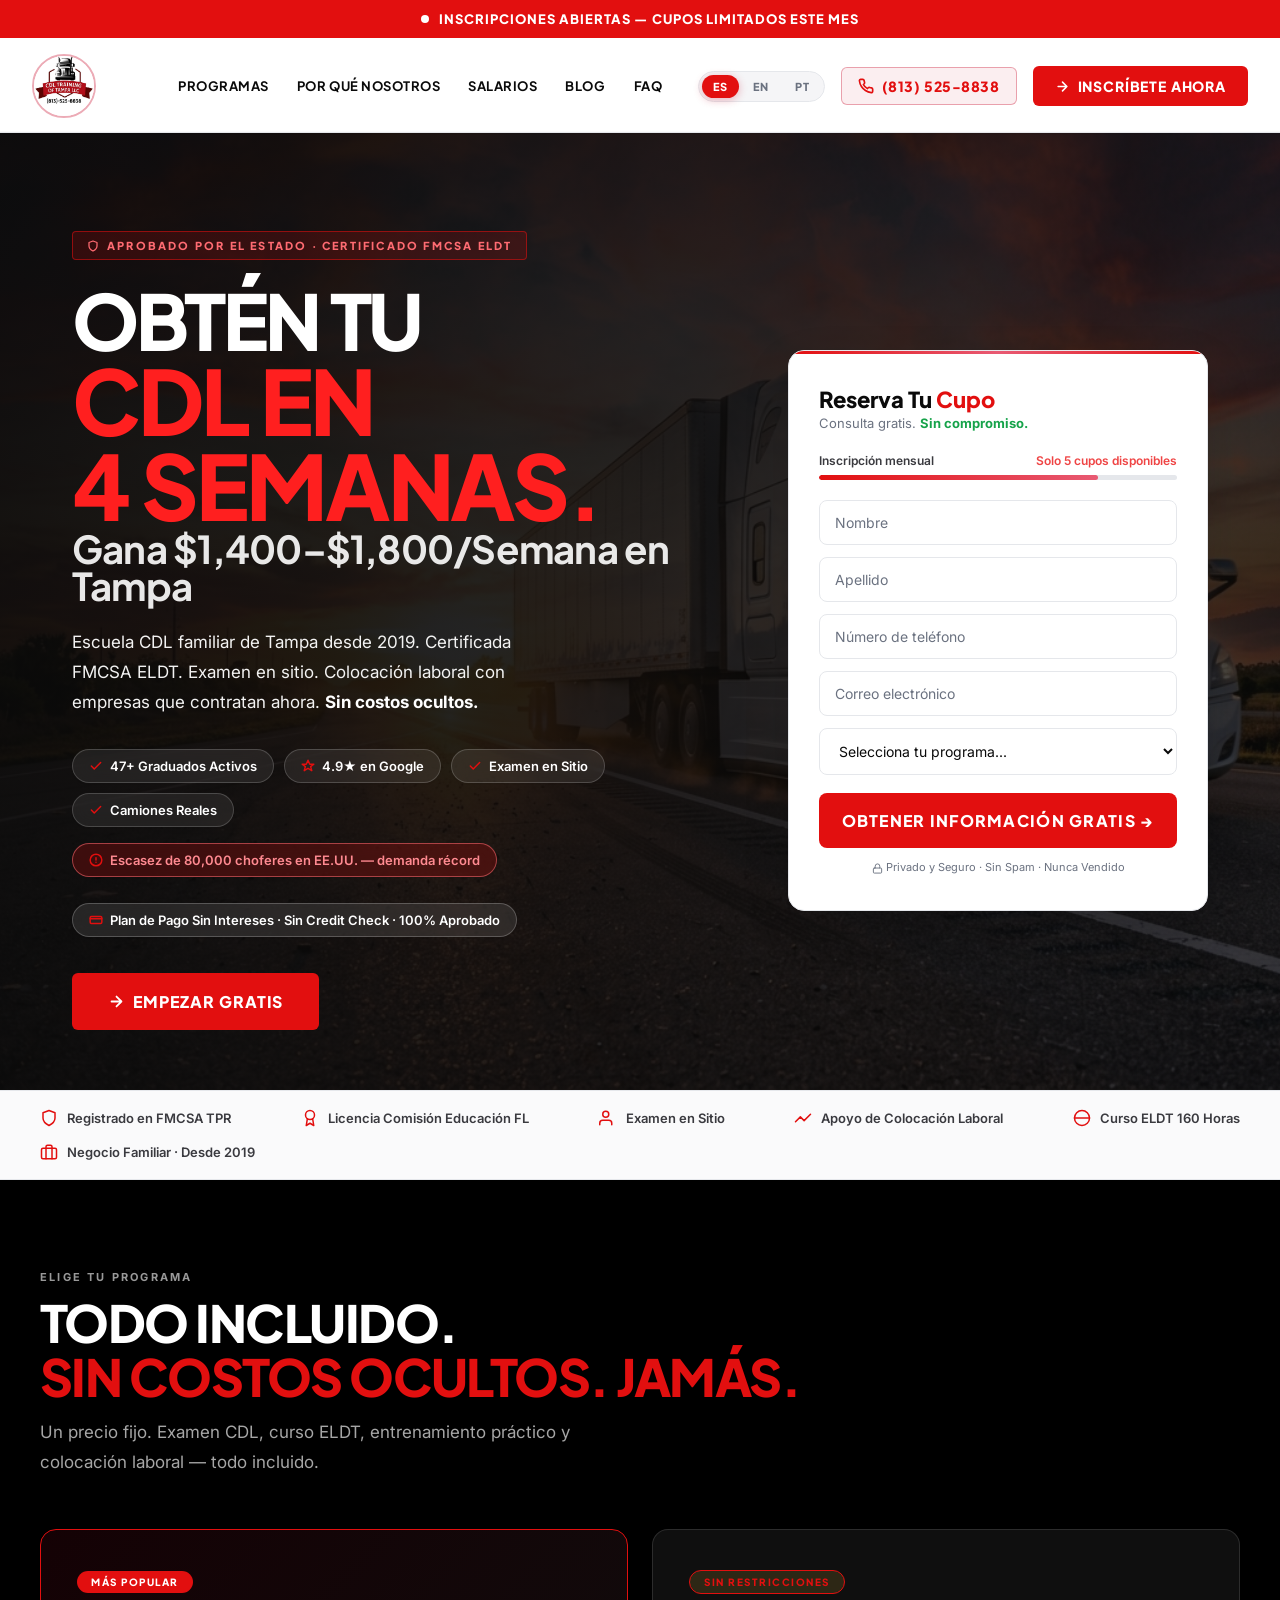
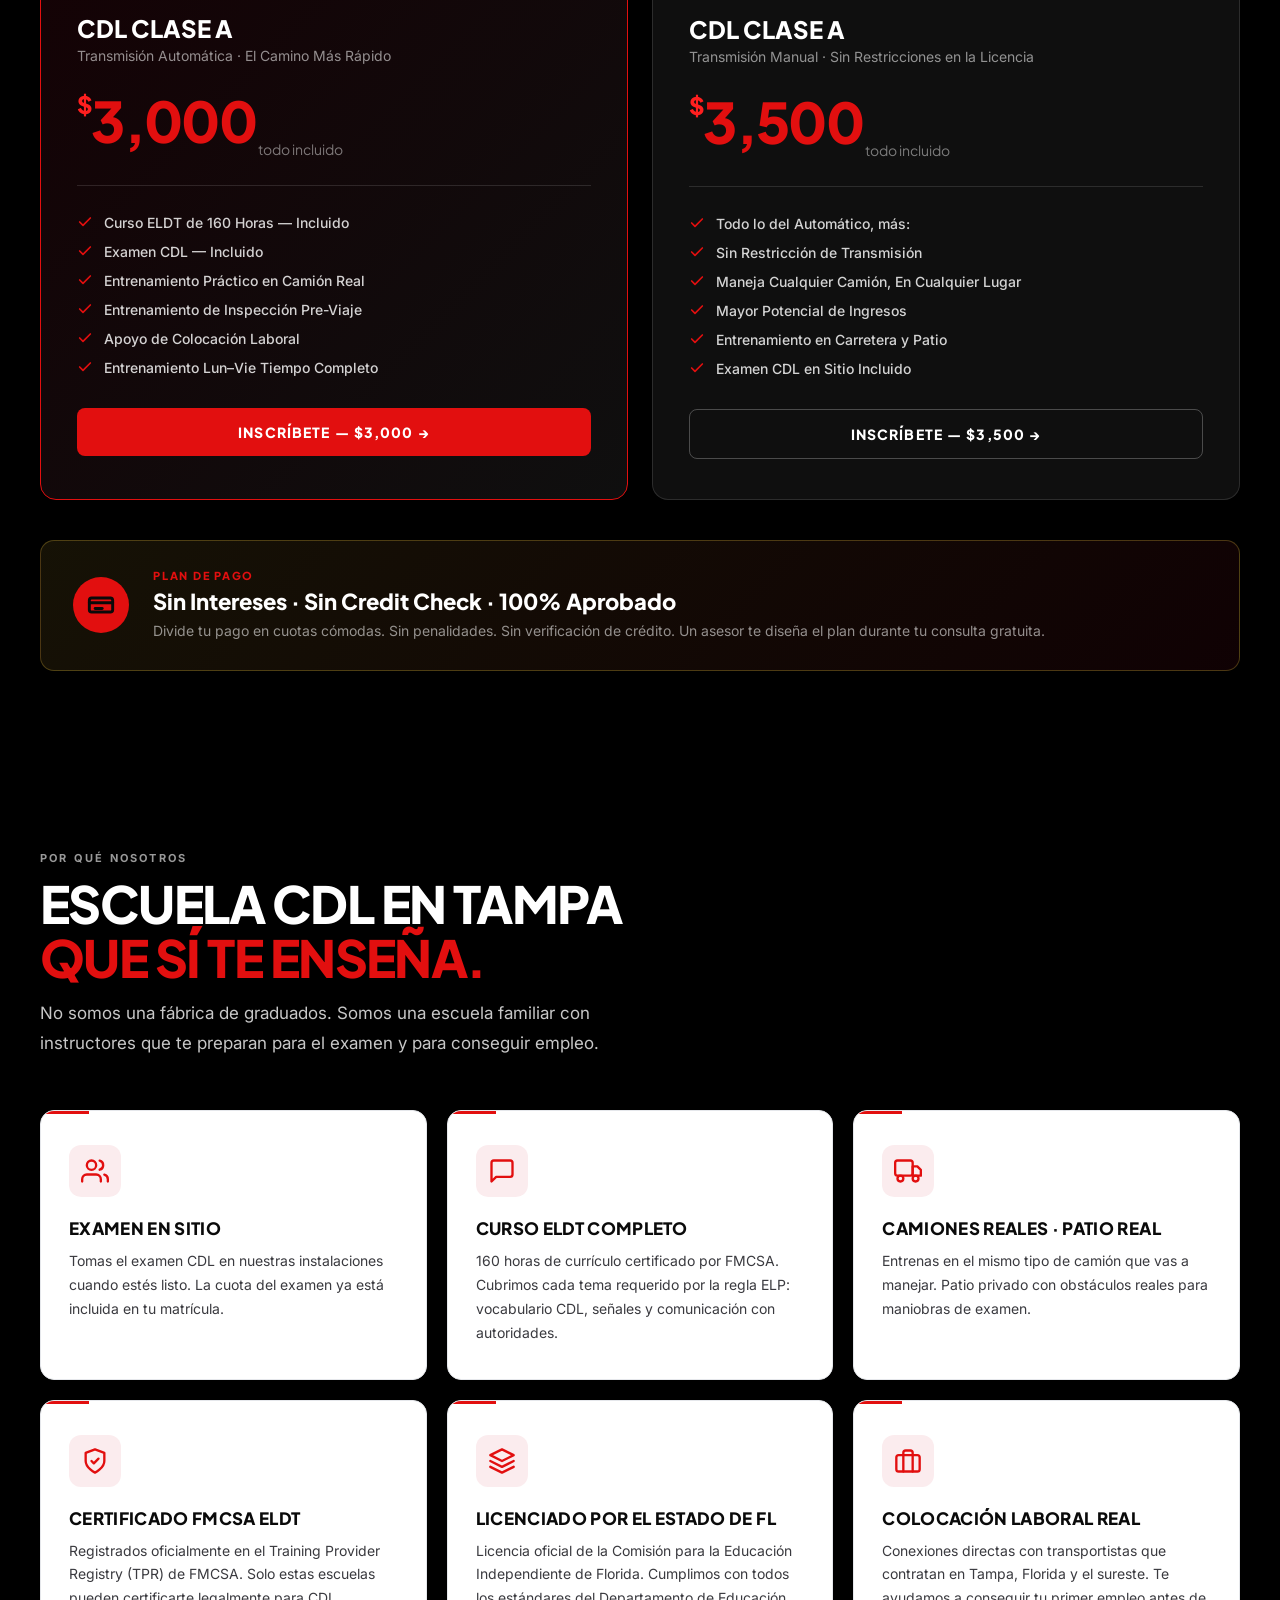
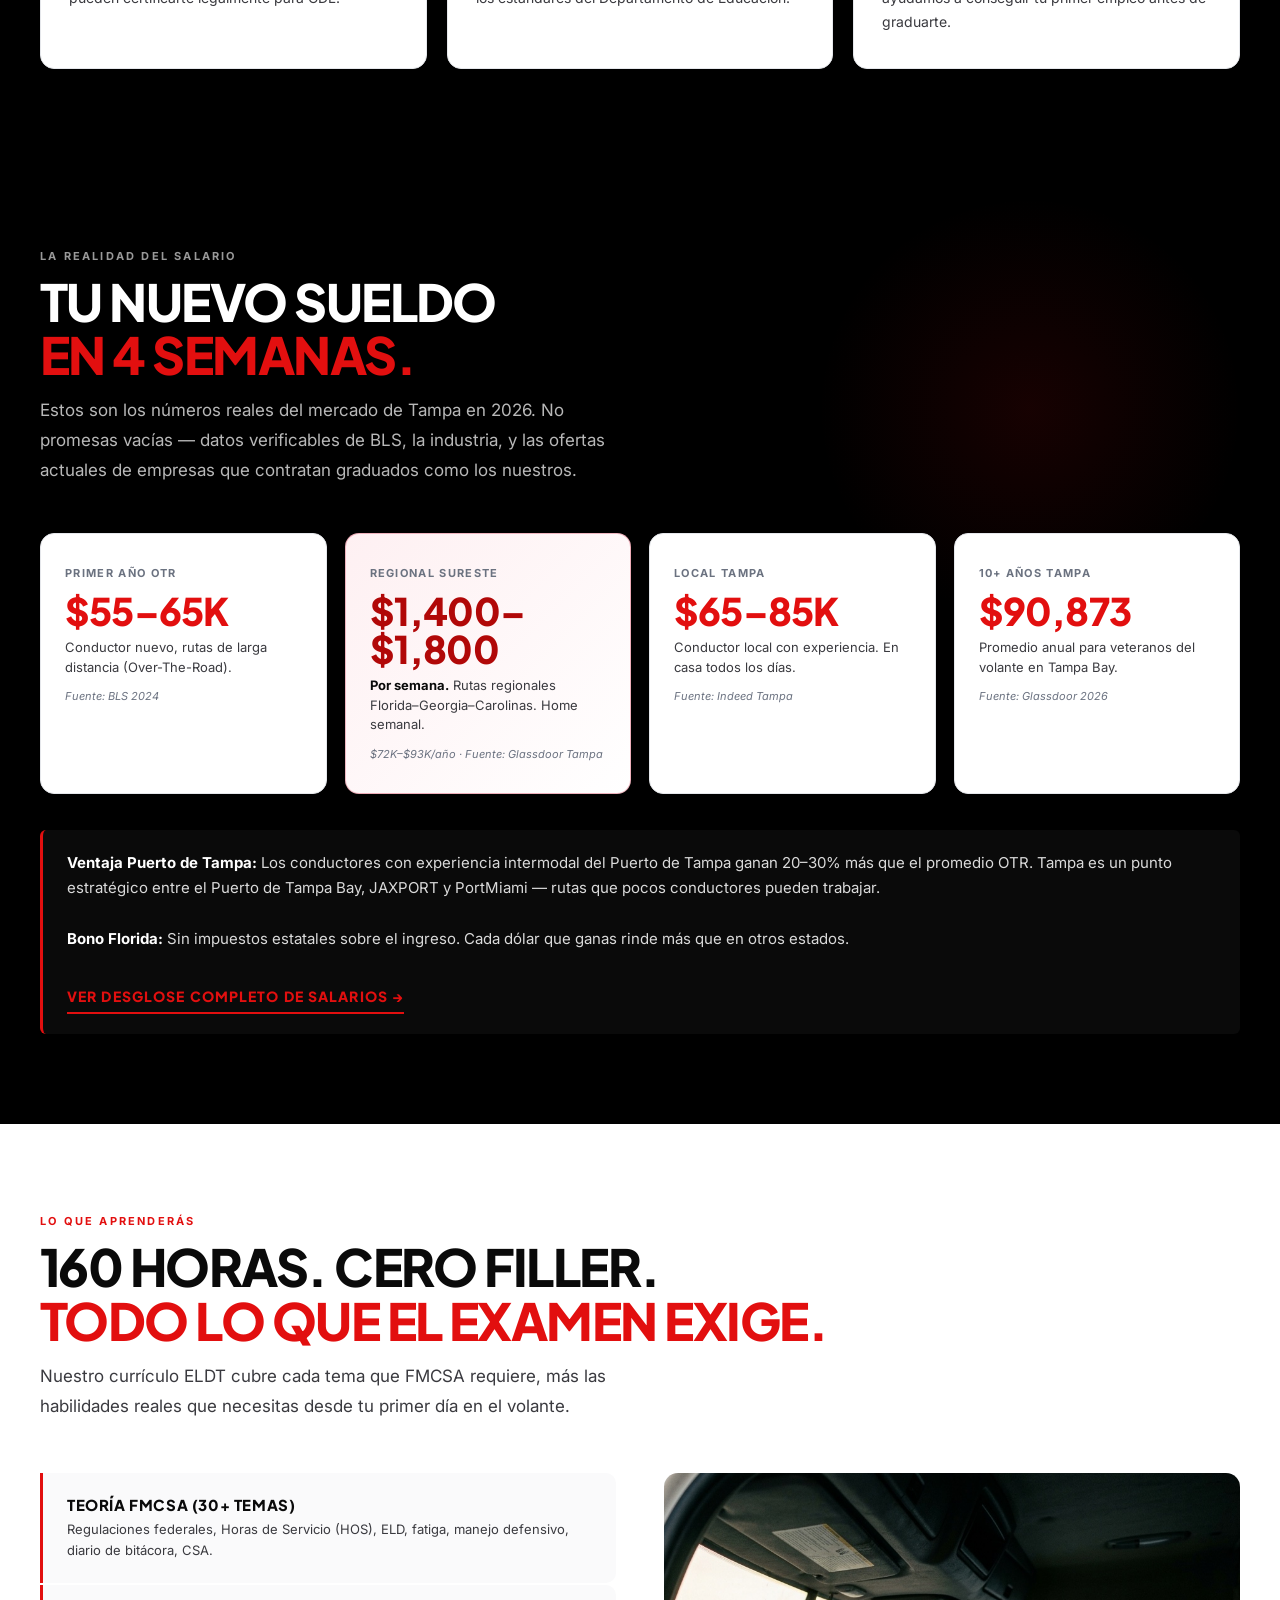
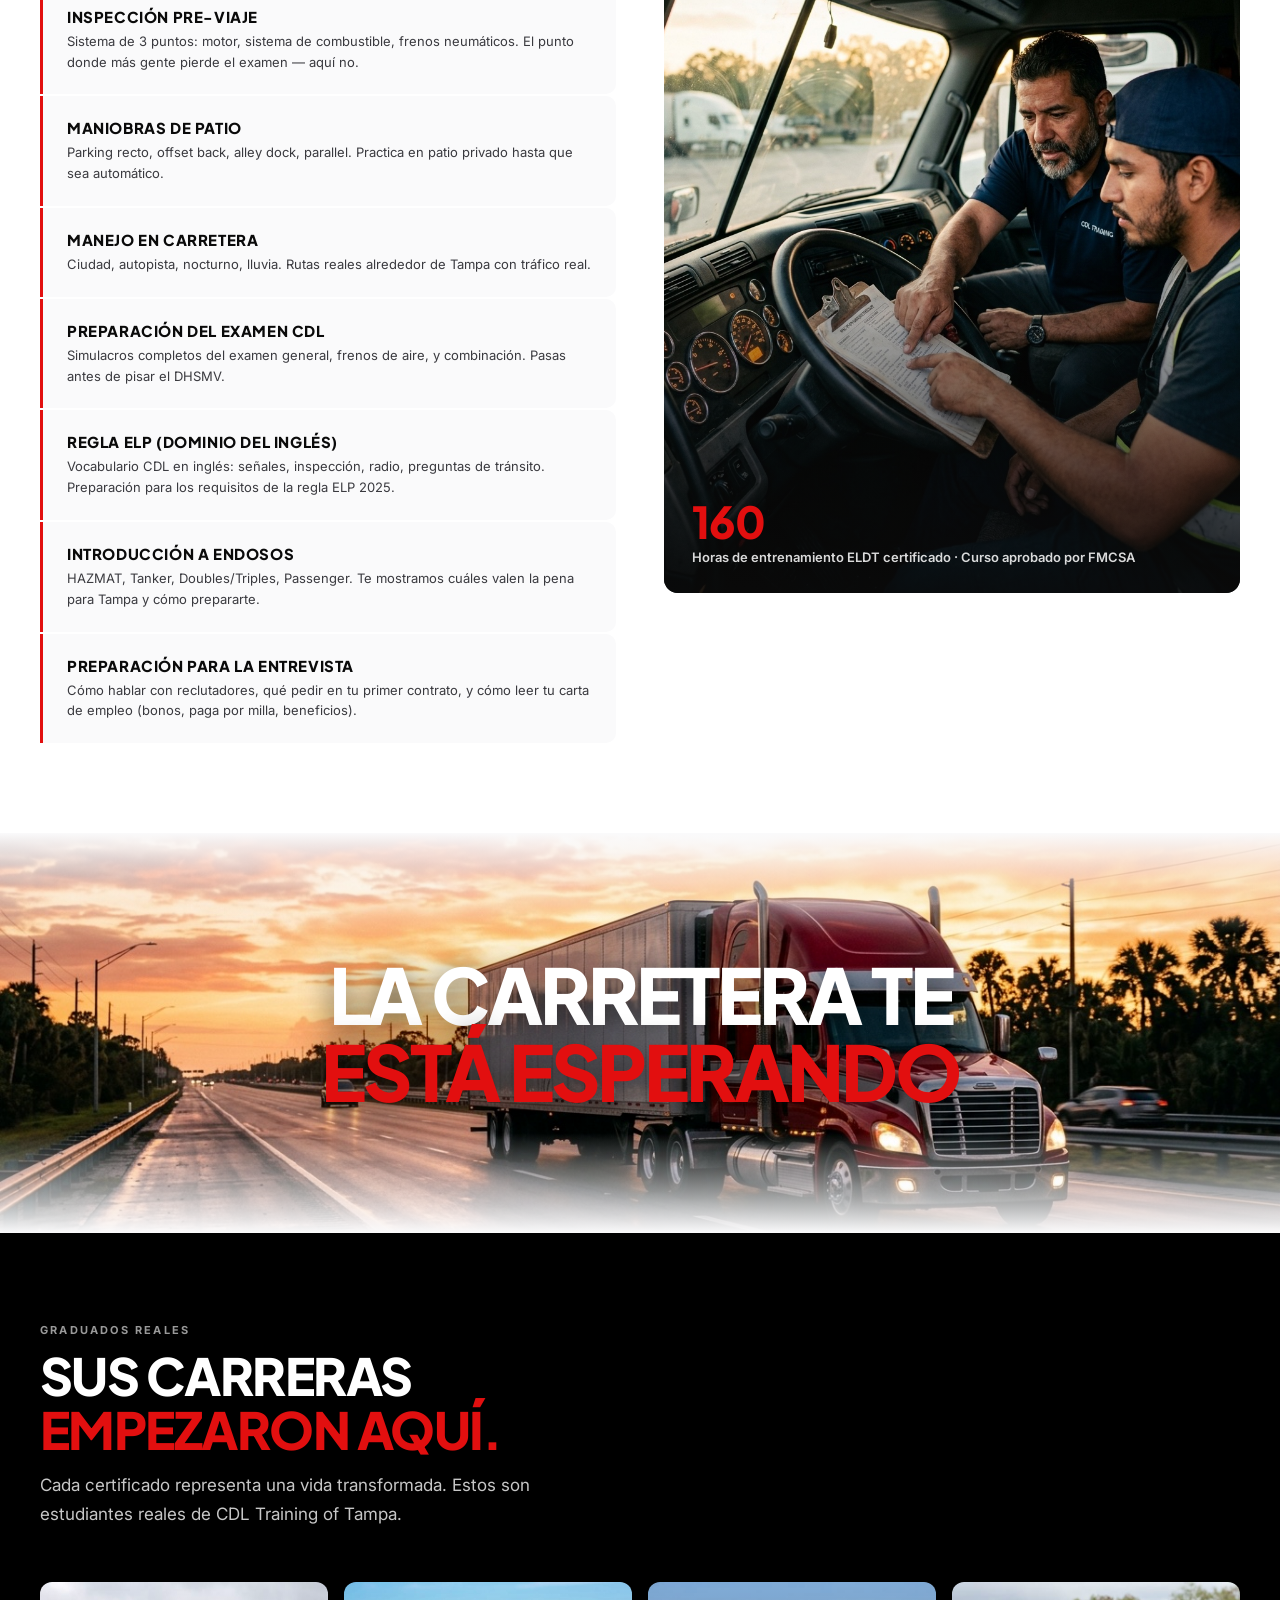
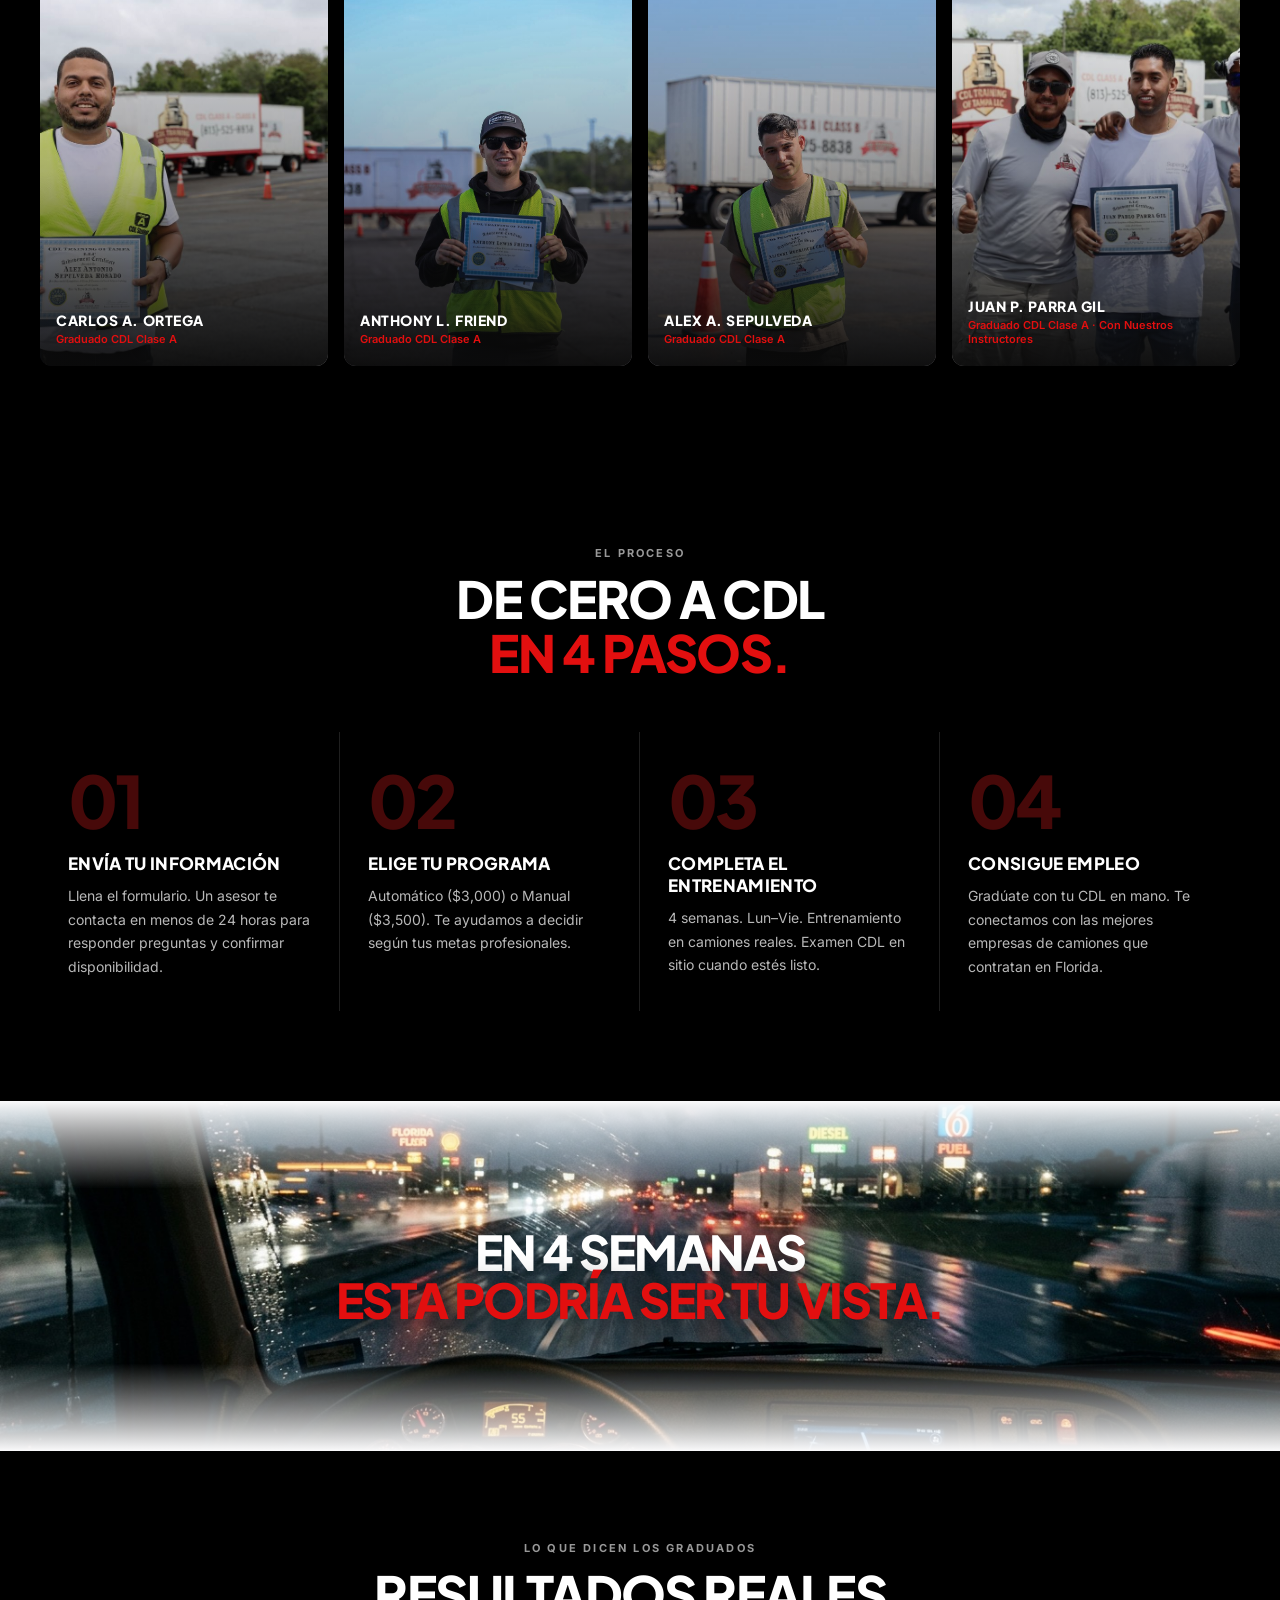
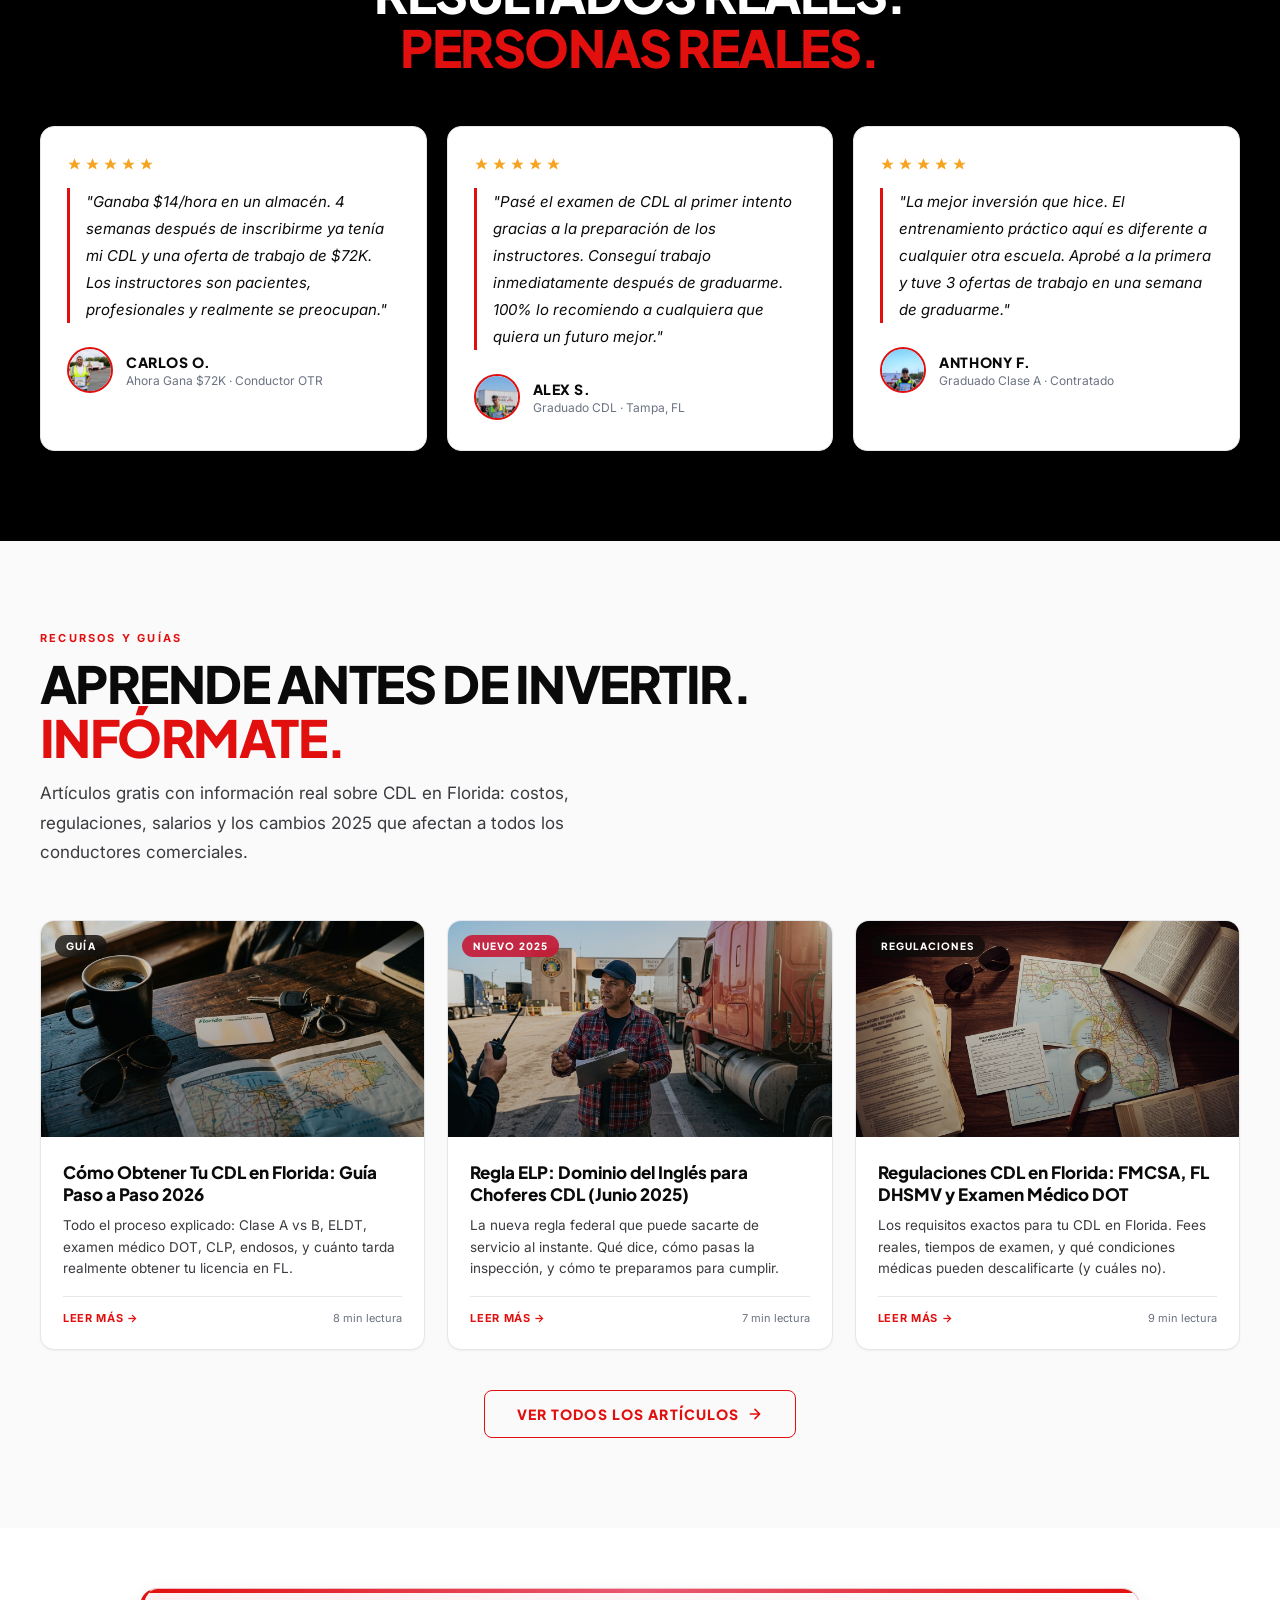
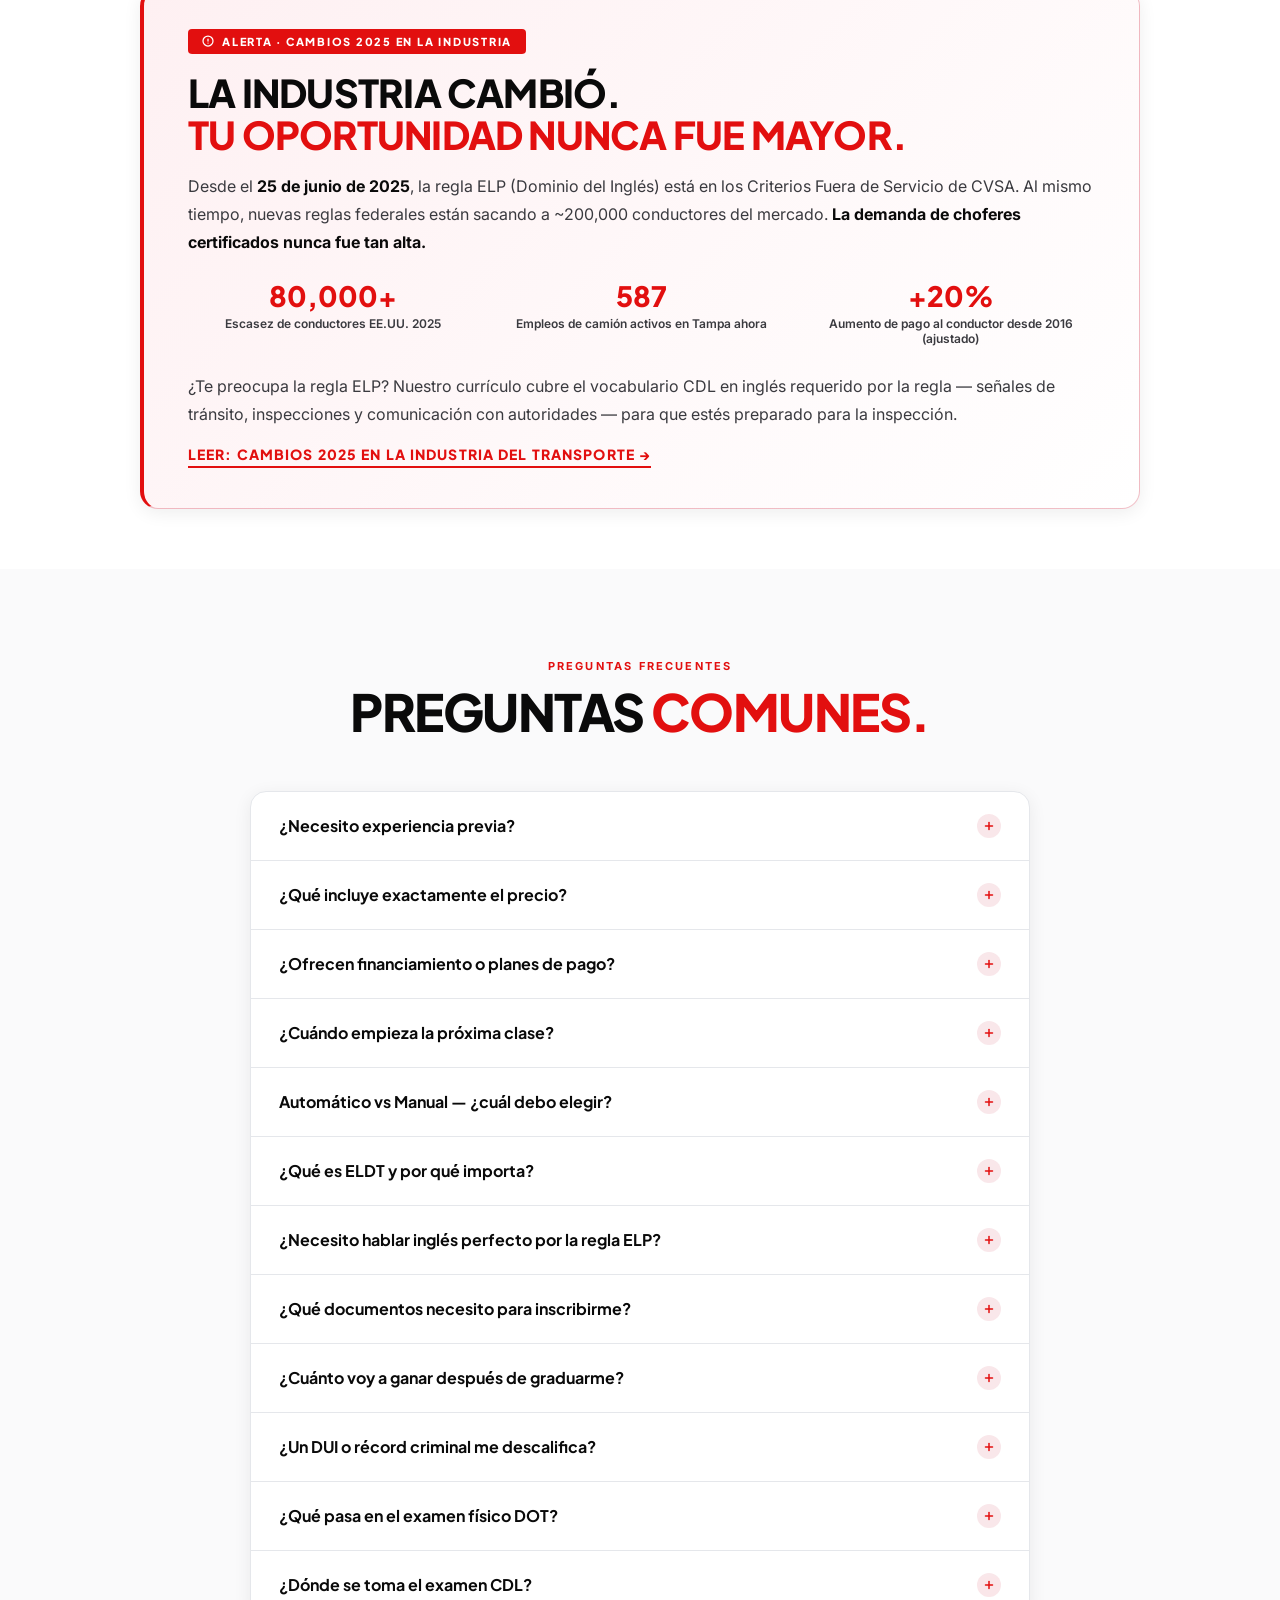
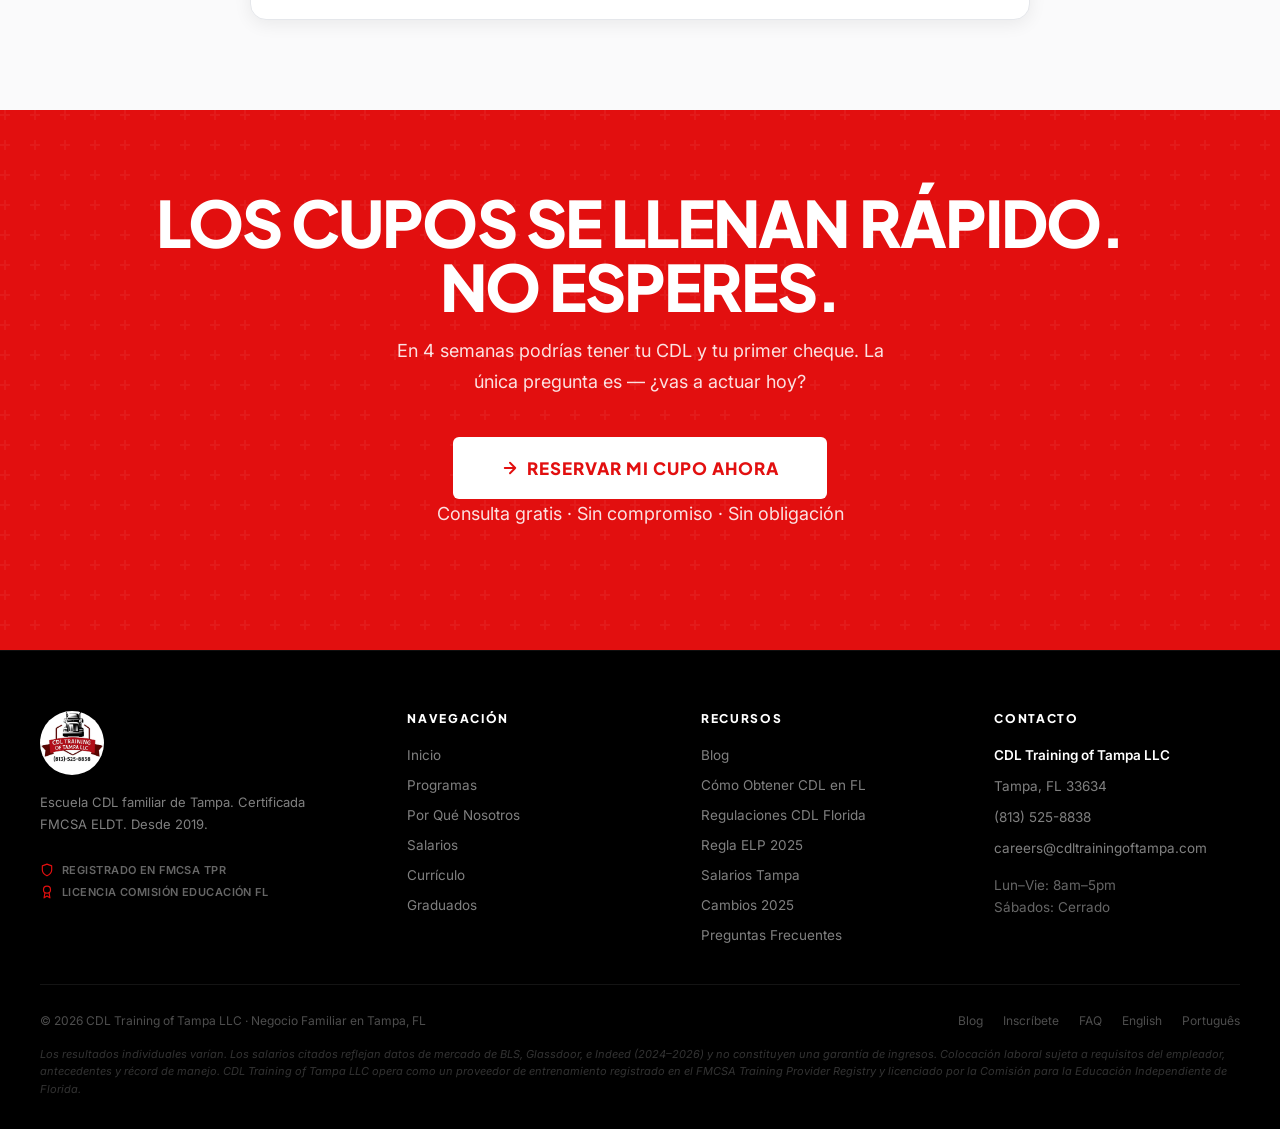
==== commit 1bb0ef51: "Sync site copy + assets: remove 1-on-1, bilingual, and flexibility claims - Drop "Instrucción 1-a-1"" ====
--- a/index.html
+++ b/index.html
@@ -4,8 +4,8 @@
   <meta charset="UTF-8"/>
   <meta name="viewport" content="width=device-width, initial-scale=1.0"/>
   <title>Escuela CDL en Tampa, FL | Clase A en 4 Semanas | CDL Training of Tampa</title>
-  <meta name="description" content="Escuela CDL Clase A en Tampa, FL. Certificada FMCSA ELDT. Instrucción 1-a-1 en español. 4 semanas. Desde $3,000 — examen incluido. Colocación laboral real."/>
-  <meta name="keywords" content="escuela CDL Tampa, CDL Clase A Florida, ELDT en español, CDL en 4 semanas, camionero Tampa, licencia CDL Florida, entrenamiento camionero, CDL training Tampa"/>
+  <meta name="description" content="Escuela CDL Clase A en Tampa, FL. Certificada FMCSA ELDT. 4 semanas. Desde $3,000 — examen en sitio incluido. Colocación laboral."/>
+  <meta name="keywords" content="escuela CDL Tampa, CDL Clase A Florida, ELDT, CDL en 4 semanas, camionero Tampa, licencia CDL Florida, entrenamiento camionero, CDL training Tampa"/>
   <meta name="robots" content="index,follow,max-image-preview:large"/>
   <meta name="author" content="CDL Training of Tampa"/>
   <meta name="theme-color" content="#C8102E"/>
@@ -21,7 +21,7 @@
   <meta property="og:type" content="website"/>
   <meta property="og:site_name" content="CDL Training of Tampa"/>
   <meta property="og:title" content="Escuela CDL en Tampa, FL | Clase A en 4 Semanas"/>
-  <meta property="og:description" content="Escuela CDL Clase A certificada FMCSA ELDT en Tampa. Instrucción 1-a-1 en español. Desde $3,000 todo incluido. Colocación laboral."/>
+  <meta property="og:description" content="Escuela CDL Clase A certificada FMCSA ELDT en Tampa. Examen en sitio. Desde $3,000 todo incluido. Colocación laboral."/>
   <meta property="og:url" content="https://es.getmycdltampa.com/"/>
   <meta property="og:image" content="https://es.getmycdltampa.com/images/hero-truck.jpg"/>
   <meta property="og:image:width" content="1200"/>
@@ -32,12 +32,12 @@
   <!-- Twitter -->
   <meta name="twitter:card" content="summary_large_image"/>
   <meta name="twitter:title" content="Escuela CDL en Tampa, FL | Clase A en 4 Semanas"/>
-  <meta name="twitter:description" content="Escuela CDL certificada FMCSA ELDT en Tampa. Instrucción bilingüe 1-a-1. Desde $3,000. Colocación laboral."/>
+  <meta name="twitter:description" content="Escuela CDL certificada FMCSA ELDT en Tampa. Examen en sitio. Desde $3,000. Colocación laboral."/>
   <meta name="twitter:image" content="https://es.getmycdltampa.com/images/hero-truck.jpg"/>
 
   <link rel="preconnect" href="https://fonts.googleapis.com"/>
   <link rel="preconnect" href="https://fonts.gstatic.com" crossorigin/>
-  <link href="https://fonts.googleapis.com/css2?family=Montserrat:wght@400;500;600;700;800;900&family=Inter:wght@400;500;600;700&display=swap" rel="stylesheet"/>
+  <link href="https://fonts.googleapis.com/css2?family=Plus+Jakarta+Sans:wght@400;500;600;700;800;900&family=Inter:wght@400;500;600;700&display=swap" rel="stylesheet"/>
 
   <!-- JSON-LD: LocalBusiness + VocationalSchool -->
   <script type="application/ld+json">
@@ -47,19 +47,19 @@
     "@id": "https://es.getmycdltampa.com/#organization",
     "name": "CDL Training of Tampa",
     "alternateName": "CDL Training of Tampa LLC",
-    "description": "Escuela CDL Clase A aprobada por el estado en Tampa, FL. Entrenamiento ELDT certificado por FMCSA. Instrucción 1-a-1 en español. 4 semanas. Colocación laboral.",
+    "description": "Escuela CDL Clase A aprobada por el estado en Tampa, FL. Entrenamiento ELDT certificado por FMCSA. Examen en sitio. 4 semanas. Colocación laboral.",
     "url": "https://es.getmycdltampa.com/",
     "logo": "https://es.getmycdltampa.com/images/cdl-logo-official.jpg",
     "image": "https://es.getmycdltampa.com/images/hero-truck.jpg",
-    "telephone": "+1-813-555-0100",
-    "email": "info@getmycdltampa.com",
+    "telephone": "+1-813-525-8838",
+    "email": "careers@cdltrainingoftampa.com",
     "priceRange": "$3,000-$3,500",
     "foundingDate": "2019",
     "address": {
       "@type": "PostalAddress",
       "addressLocality": "Tampa",
       "addressRegion": "FL",
-      "postalCode": "33612",
+      "postalCode": "33634",
       "addressCountry": "US"
     },
     "geo": {"@type":"GeoCoordinates","latitude":28.0395,"longitude":-82.4584},
@@ -79,7 +79,7 @@
       "@type": "OpeningHoursSpecification",
       "dayOfWeek": ["Monday","Tuesday","Wednesday","Thursday","Friday"],
       "opens": "08:00",
-      "closes": "18:00"
+      "closes": "17:00"
     }],
     "hasCredential": [
       {"@type":"EducationalOccupationalCredential","credentialCategory":"FMCSA ELDT Registered Training Provider"},
@@ -95,7 +95,7 @@
     "@context":"https://schema.org",
     "@type":"Course",
     "name":"CDL Clase A — Entrenamiento ELDT Completo",
-    "description":"Programa de entrenamiento CDL Clase A de 160 horas. Incluye curso teórico ELDT, entrenamiento práctico 1-a-1, examen CDL, y apoyo de colocación laboral. Instructores bilingües.",
+    "description":"Programa de entrenamiento CDL Clase A de 160 horas. Incluye curso teórico ELDT, entrenamiento práctico, examen CDL en sitio, y apoyo de colocación laboral.",
     "provider":{"@id":"https://es.getmycdltampa.com/#organization"},
     "offers":[
       {"@type":"Offer","name":"CDL Clase A — Automático","price":"3000","priceCurrency":"USD","category":"Tuition","availability":"https://schema.org/InStock"},
@@ -121,11 +121,11 @@
     "mainEntity":[
       {"@type":"Question","name":"¿Necesito experiencia previa para inscribirme?","acceptedAnswer":{"@type":"Answer","text":"No. Solo necesitas una licencia de conducir válida, tener 18 años o más (21+ para manejar entre estados), pasar un examen físico DOT y una prueba de drogas. Aceptamos principiantes completos."}},
       {"@type":"Question","name":"¿Qué incluye exactamente el precio de $3,000?","acceptedAnswer":{"@type":"Answer","text":"Todo: curso teórico ELDT de 160 horas, cuota del examen CDL, todas las horas de entrenamiento práctico en camión real, inspección pre-viaje, y apoyo de colocación laboral. Sin costos ocultos."}},
-      {"@type":"Question","name":"¿Ofrecen financiamiento o planes de pago?","acceptedAnswer":{"@type":"Answer","text":"Sí. Trabajamos con socios de financiamiento. Un asesor revisa tus opciones durante la consulta gratuita."}},
-      {"@type":"Question","name":"¿Cuándo empieza la próxima clase?","acceptedAnswer":{"@type":"Answer","text":"Inscribimos de forma continua debido a los cupos limitados para instrucción 1-a-1. Contacta hoy para verificar la próxima fecha disponible."}},
+      {"@type":"Question","name":"¿Ofrecen financiamiento o planes de pago?","acceptedAnswer":{"@type":"Answer","text":"Sí. Ofrecemos plan de pago interno sin intereses y sin revisión de crédito — 100% aprobado. También trabajamos con financiamiento externo si lo prefieres. Llena el formulario y un asesor te explica todos los detalles."}},
+      {"@type":"Question","name":"¿Cuándo empieza la próxima clase?","acceptedAnswer":{"@type":"Answer","text":"Inscribimos de forma continua debido a los cupos limitados. Contacta hoy para verificar la próxima fecha disponible."}},
       {"@type":"Question","name":"¿Cuál es la diferencia entre Automático y Manual?","acceptedAnswer":{"@type":"Answer","text":"El Automático ($3,000) es más fácil de aprender y cubre la mayoría de empleos. El Manual ($3,500) te da un CDL sin restricciones — puedes manejar cualquier camión, lo que significa más opciones de trabajo y mayor paga."}},
       {"@type":"Question","name":"¿Qué es ELDT y por qué importa?","acceptedAnswer":{"@type":"Answer","text":"ELDT (Entry-Level Driver Training) es el entrenamiento obligatorio que FMCSA exige desde febrero 2022 para cualquier persona que obtenga un CDL Clase A o B por primera vez. Solo escuelas registradas en el Training Provider Registry (TPR) de FMCSA pueden certificarte. Nosotros estamos registrados."}},
-      {"@type":"Question","name":"¿Necesito hablar inglés perfecto por la regla ELP?","acceptedAnswer":{"@type":"Answer","text":"No necesitas ser nativo. La regla ELP (vigente desde junio 2025) requiere que puedas comunicarte funcionalmente en inglés con autoridades, leer señales de tránsito, y llenar reportes básicos. Nuestros instructores bilingües te preparan específicamente para esto."}},
+      {"@type":"Question","name":"¿Necesito hablar inglés perfecto por la regla ELP?","acceptedAnswer":{"@type":"Answer","text":"La regla ELP (vigente desde junio 2025) requiere que puedas comunicarte funcionalmente en inglés con autoridades, leer señales de tránsito, y llenar reportes básicos. Nuestro currículo cubre el vocabulario CDL en inglés requerido por la regla."}},
       {"@type":"Question","name":"¿Qué documentos necesito para inscribirme?","acceptedAnswer":{"@type":"Answer","text":"Licencia de conducir FL válida, tarjeta de seguro social o ITIN, prueba de residencia en Florida, examen médico DOT certificado (MCSA-5875), y prueba de drogas. Te ayudamos con el proceso."}},
       {"@type":"Question","name":"¿Cuánto voy a ganar después de graduarme?","acceptedAnswer":{"@type":"Answer","text":"Conductores nuevos en Tampa ganan $55,000–$65,000 el primer año (OTR). Rutas regionales del sureste pagan $1,400–$1,800/semana ($72,800–$93,600/año). Conductores locales con experiencia: $65,000–$85,000. Rutas intermodales del Puerto de Tampa pagan 20–30% más."}},
       {"@type":"Question","name":"¿Un DUI o récord criminal me descalifica?","acceptedAnswer":{"@type":"Answer","text":"Depende de la gravedad y cuánto tiempo haya pasado. Un DUI reciente puede ser descalificante; uno antiguo puede no serlo. Habla honestamente con un asesor — revisamos tu caso específico sin juzgar."}},
@@ -147,37 +147,61 @@
   <style>
     *,*::before,*::after{box-sizing:border-box;margin:0;padding:0}
     :root{
-      --red:#C8102E;--red-d:#A50E26;--red-l:#E8193E;
-      --gold:#D4AF37;--gold-l:#F0D060;
-      --dark:#0A0A0A;--dark-2:#111111;--dark-3:#1A1A1A;
-      --white:#FFFFFF;--gray:#9CA3AF;--gray-l:#F3F4F6;
+      /* Brand — bright theme: white + red + black */
+      --red:#E20F0F;--red-d:#B10808;--red-l:#FF1F1F;
+      --gold:#E20F0F;--gold-l:#FF1F1F;
+      /* Light theme surfaces */
+      --white:#FFFFFF;
+      --off-white:#FAFAFB;
+      --surface:#F5F5F7;
+      /* Dark sections (programs + footer) — now true black */
+      --navy:#000000;
+      --navy-soft:#0F0F0F;
+      --navy-border:rgba(255,255,255,0.12);
+      /* Text */
+      --text-head:#0A0A0A;
+      --text-body:#3A3A3F;
+      --text-muted:#6B7280;
+      /* Borders & shadows */
+      --border:#E5E7EB;
+      --border-soft:#EEF0F4;
+      --shadow-sm:0 1px 2px rgba(0,0,0,0.05);
+      --shadow-md:0 4px 18px rgba(0,0,0,0.07);
+      --shadow-lg:0 18px 48px rgba(0,0,0,0.12);
+      /* Legacy vars kept for programs/footer dark sections */
+      --gray:#6B7280;--gray-l:#F2F4F9;
     }
     html{scroll-behavior:smooth;overflow-x:hidden}
-    body{font-family:'Inter',sans-serif;background:var(--dark);color:var(--white);overflow-x:hidden;width:100%;max-width:100vw}
-
-    /* URGENT BAR */
-    .urgent-bar{background:var(--red);padding:11px 16px;text-align:center;font-family:'Montserrat',sans-serif;font-size:13px;font-weight:800;letter-spacing:0.08em;text-transform:uppercase;position:sticky;top:0;z-index:300;display:flex;align-items:center;justify-content:center;gap:10px}
+    body{font-family:'Inter',sans-serif;background:var(--white);color:var(--text-head);overflow-x:hidden;width:100%;max-width:100vw}
+
+    /* URGENT BAR — stays red */
+    .urgent-bar{background:var(--red);padding:11px 16px;text-align:center;font-family:'Plus Jakarta Sans',sans-serif;font-size:13px;font-weight:800;letter-spacing:0.08em;text-transform:uppercase;position:sticky;top:0;z-index:300;display:flex;align-items:center;justify-content:center;gap:10px;color:#fff}
     .urgent-dot{width:8px;height:8px;background:#fff;border-radius:50%;animation:blink 1.2s infinite}
     @keyframes blink{0%,100%{opacity:1}50%{opacity:0.2}}
 
-    /* NAV */
-    nav{background:rgba(10,10,10,0.95);backdrop-filter:blur(20px);border-bottom:1px solid rgba(255,255,255,0.06);padding:14px 32px;display:flex;align-items:center;justify-content:space-between;position:sticky;top:40px;z-index:200;gap:16px}
+    /* NAV — light glass */
+    nav{background:rgba(255,255,255,0.97);backdrop-filter:blur(20px);border-bottom:1px solid var(--border);padding:14px 32px;display:flex;align-items:center;justify-content:space-between;position:sticky;top:40px;z-index:200;gap:16px;box-shadow:var(--shadow-sm)}
     .nav-brand{display:flex;align-items:center;gap:12px;flex-shrink:0}
-    .nav-logo-img{height:64px;width:64px;border-radius:50%;border:2px solid rgba(200,16,46,0.5);object-fit:cover;object-position:center 15%}
+    .nav-logo-img{height:64px;width:64px;border-radius:50%;border:2px solid rgba(200,16,46,0.35);object-fit:cover;object-position:center 15%}
     .nav-links{display:flex;align-items:center;gap:28px;margin-left:auto;margin-right:20px}
-    .nav-link{font-family:'Montserrat',sans-serif;font-size:13px;font-weight:700;letter-spacing:0.04em;color:rgba(255,255,255,0.8);text-decoration:none;text-transform:uppercase;transition:color 0.2s;position:relative;padding:6px 0}
+    .nav-link{font-family:'Plus Jakarta Sans',sans-serif;font-size:13px;font-weight:700;letter-spacing:0.04em;color:var(--text-head);text-decoration:none;text-transform:uppercase;transition:color 0.2s;position:relative;padding:6px 0}
     .nav-link:hover{color:var(--red)}
     .nav-link::after{content:'';position:absolute;bottom:0;left:0;width:0;height:2px;background:var(--red);transition:width 0.25s}
     .nav-link:hover::after{width:100%}
-    .nav-cta{display:flex;align-items:center;gap:8px;background:var(--red);color:#fff;font-family:'Montserrat',sans-serif;font-weight:800;font-size:14px;letter-spacing:0.06em;padding:11px 22px;border-radius:6px;text-decoration:none;transition:all 0.2s;cursor:pointer;border:none;text-transform:uppercase;flex-shrink:0}
+    .nav-cta{display:flex;align-items:center;gap:8px;background:var(--red);color:#fff;font-family:'Plus Jakarta Sans',sans-serif;font-weight:800;font-size:14px;letter-spacing:0.06em;padding:11px 22px;border-radius:6px;text-decoration:none;transition:all 0.2s;cursor:pointer;border:none;text-transform:uppercase;flex-shrink:0}
     .nav-cta:hover{background:var(--red-l);transform:translateY(-1px);box-shadow:0 8px 24px rgba(200,16,46,0.4)}
 
-    /* LANGUAGE SWITCHER */
-    .lang-switcher{display:inline-flex;gap:3px;background:rgba(255,255,255,0.05);border:1px solid rgba(255,255,255,0.1);border-radius:100px;padding:3px;flex-shrink:0}
-    .lang-btn{font-family:'Montserrat',sans-serif;font-size:11px;font-weight:800;letter-spacing:0.1em;color:rgba(255,255,255,0.6);background:transparent;border:none;padding:6px 11px;border-radius:100px;cursor:pointer;transition:all 0.2s;text-transform:uppercase;line-height:1}
-    .lang-btn:hover{color:#fff}
-    .lang-btn.active{background:var(--red);color:#fff;box-shadow:0 2px 8px rgba(200,16,46,0.35)}
-    .lang-btn:focus-visible{outline:2px solid var(--gold);outline-offset:2px}
+    /* LANGUAGE SWITCHER — light */
+    .lang-switcher{display:inline-flex;gap:3px;background:var(--surface);border:1px solid var(--border);border-radius:100px;padding:3px;flex-shrink:0}
+    .nav-phone{display:inline-flex;align-items:center;gap:8px;background:rgba(200,16,46,0.07);border:1.5px solid rgba(200,16,46,0.35);color:var(--red);font-family:'Plus Jakarta Sans',sans-serif;font-weight:800;font-size:14px;letter-spacing:0.04em;padding:9px 16px;border-radius:6px;text-decoration:none;transition:all 0.2s;flex-shrink:0}
+    .nav-phone:hover{background:var(--red);border-color:var(--red);color:#fff;transform:translateY(-1px);box-shadow:0 8px 20px rgba(200,16,46,0.35)}
+    .nav-phone svg{color:var(--red);flex-shrink:0;transition:color 0.2s}
+    .nav-phone:hover svg{color:#fff}
+    .nav-phone .phone-label{white-space:nowrap}
+    .lang-btn{font-family:'Plus Jakarta Sans',sans-serif;font-size:11px;font-weight:800;letter-spacing:0.1em;color:var(--text-muted);background:transparent;border:none;padding:6px 11px;border-radius:100px;cursor:pointer;transition:all 0.2s;text-transform:uppercase;line-height:1}
+    .lang-btn:hover{color:var(--text-head)}
+    .lang-btn.active{background:var(--red);color:#fff;box-shadow:0 2px 8px rgba(200,16,46,0.3)}
+    .lang-btn:focus-visible{outline:2px solid var(--red);outline-offset:2px}
     /* Hide Google Translate UI */
     .skiptranslate,.goog-te-banner-frame,.goog-te-gadget,.goog-tooltip,.goog-te-balloon-frame,iframe.goog-te-menu-frame{display:none!important;visibility:hidden!important;opacity:0!important}
     body{top:0!important;position:static!important}
@@ -185,249 +209,278 @@
     .goog-text-highlight{background:transparent!important;box-shadow:none!important}
     font[style*="background-color"]{background:transparent!important}
 
-    /* WHY US */
-    #why-us{background:var(--dark)}
+    /* WHY US — DARK CONTRAST SECTION */
+    #why-us{background:var(--navy)}
+    #why-us .eyebrow{color:rgba(255,255,255,0.6)}
+    #why-us .h2{color:#fff}
+    #why-us .lead{color:rgba(255,255,255,0.78)}
     .why-grid{display:grid;grid-template-columns:repeat(3,1fr);gap:20px;margin-top:52px}
-    .why-card{background:var(--dark-3);border:1px solid rgba(255,255,255,0.07);border-radius:14px;padding:34px 28px;transition:all 0.3s;position:relative;overflow:hidden}
+    .why-card{background:var(--white);border:1px solid var(--border);border-radius:14px;padding:34px 28px;transition:all 0.3s;position:relative;overflow:hidden;box-shadow:var(--shadow-sm)}
     .why-card::before{content:'';position:absolute;top:0;left:0;width:48px;height:3px;background:var(--red);transition:width 0.3s}
-    .why-card:hover{border-color:rgba(200,16,46,0.35);transform:translateY(-4px);box-shadow:0 20px 50px rgba(0,0,0,0.4)}
-    .why-card:hover::before{width:100%;background:linear-gradient(90deg,var(--red),var(--gold))}
-    .why-icon{width:52px;height:52px;background:rgba(200,16,46,0.12);border-radius:12px;display:flex;align-items:center;justify-content:center;margin-bottom:20px;color:var(--red)}
-    .why-title{font-family:'Montserrat',sans-serif;font-size:17px;font-weight:800;text-transform:uppercase;letter-spacing:0.02em;margin-bottom:10px}
-    .why-desc{font-size:14px;color:var(--gray);line-height:1.7}
-
-    /* SALARIES */
-    #salaries{background:var(--dark-2);position:relative;overflow:hidden}
-    #salaries::before{content:'';position:absolute;top:0;right:0;width:500px;height:500px;background:radial-gradient(circle,rgba(212,175,55,0.08) 0%,transparent 60%);pointer-events:none}
+    .why-card:hover{border-color:rgba(200,16,46,0.25);transform:translateY(-4px);box-shadow:var(--shadow-lg)}
+    .why-card:hover::before{width:100%;background:linear-gradient(90deg,var(--red),#E85A73)}
+    .why-icon{width:52px;height:52px;background:rgba(200,16,46,0.08);border-radius:12px;display:flex;align-items:center;justify-content:center;margin-bottom:20px;color:var(--red)}
+    .why-title{font-family:'Plus Jakarta Sans',sans-serif;font-size:17px;font-weight:800;text-transform:uppercase;letter-spacing:0.02em;margin-bottom:10px;color:var(--text-head)}
+    .why-desc{font-size:14px;color:var(--text-body);line-height:1.7}
+
+    /* SALARIES — DARK CONTRAST SECTION */
+    #salaries{background:var(--navy);position:relative;overflow:hidden}
+    #salaries::before{content:'';position:absolute;top:0;right:0;width:500px;height:500px;background:radial-gradient(circle,rgba(226,15,15,0.10) 0%,transparent 60%);pointer-events:none}
+    #salaries .eyebrow{color:rgba(255,255,255,0.6)}
+    #salaries .h2{color:#fff}
+    #salaries .lead{color:rgba(255,255,255,0.72)}
+    #salaries .salary-note{background:rgba(255,255,255,0.04);color:rgba(255,255,255,0.85)}
+    #salaries .salary-note strong{color:#fff}
     .salary-intro{max-width:720px;margin-bottom:48px}
     .salary-grid{display:grid;grid-template-columns:repeat(4,1fr);gap:18px;margin-bottom:36px}
-    .salary-card{background:var(--dark-3);border:1px solid rgba(255,255,255,0.08);border-radius:14px;padding:32px 24px;position:relative;transition:all 0.3s}
-    .salary-card:hover{border-color:var(--gold);transform:translateY(-4px)}
-    .salary-card.featured{background:linear-gradient(135deg,rgba(200,16,46,0.12) 0%,var(--dark-3) 100%);border-color:rgba(200,16,46,0.4)}
-    .salary-label{font-size:11px;font-weight:700;letter-spacing:0.12em;color:var(--gray);text-transform:uppercase;margin-bottom:12px}
-    .salary-number{font-family:'Montserrat',sans-serif;font-size:38px;font-weight:900;color:var(--gold);line-height:1;margin-bottom:8px;letter-spacing:-0.02em}
-    .salary-number.red{color:var(--red-l)}
-    .salary-sub{font-size:13px;color:rgba(255,255,255,0.7);line-height:1.5}
-    .salary-source{font-size:11px;color:#4B5563;margin-top:12px;font-style:italic}
-    .salary-note{background:rgba(212,175,55,0.08);border-left:3px solid var(--gold);padding:20px 24px;border-radius:6px;font-size:15px;color:rgba(255,255,255,0.85);line-height:1.7}
-    .salary-note strong{color:var(--gold)}
-
-    /* CURRICULUM */
-    #curriculum{background:var(--dark)}
+    .salary-card{background:var(--white);border:1px solid var(--border);border-radius:14px;padding:32px 24px;position:relative;transition:all 0.3s;box-shadow:var(--shadow-sm)}
+    .salary-card:hover{border-color:rgba(200,16,46,0.3);transform:translateY(-4px);box-shadow:var(--shadow-lg)}
+    .salary-card.featured{background:linear-gradient(135deg,#FEF0F2 0%,#FFFFFF 100%);border-color:rgba(200,16,46,0.3)}
+    .salary-label{font-size:11px;font-weight:700;letter-spacing:0.12em;color:var(--text-muted);text-transform:uppercase;margin-bottom:12px}
+    .salary-number{font-family:'Plus Jakarta Sans',sans-serif;font-size:38px;font-weight:900;color:var(--red);line-height:1;margin-bottom:8px;letter-spacing:-0.02em}
+    .salary-number.red{color:var(--red-d)}
+    .salary-sub{font-size:13px;color:var(--text-body);line-height:1.5}
+    .salary-source{font-size:11px;color:var(--text-muted);margin-top:12px;font-style:italic}
+    .salary-note{background:rgba(200,16,46,0.04);border-left:3px solid var(--red);padding:20px 24px;border-radius:6px;font-size:15px;color:var(--text-body);line-height:1.7}
+    .salary-note strong{color:var(--text-head)}
+
+    /* CURRICULUM — white */
+    #curriculum{background:var(--white)}
     .curr-wrap{display:grid;grid-template-columns:1fr 1fr;gap:48px;margin-top:52px;align-items:start}
     .curr-list{display:flex;flex-direction:column;gap:2px}
-    .curr-item{background:var(--dark-3);border-left:3px solid var(--red);padding:22px 24px;border-radius:0 10px 10px 0;transition:all 0.3s}
-    .curr-item:hover{transform:translateX(6px);border-left-color:var(--gold)}
-    .curr-item-title{font-family:'Montserrat',sans-serif;font-size:15px;font-weight:800;text-transform:uppercase;letter-spacing:0.04em;margin-bottom:5px}
-    .curr-item-desc{font-size:13px;color:var(--gray);line-height:1.6}
+    .curr-item{background:var(--off-white);border-left:3px solid var(--red);padding:22px 24px;border-radius:0 10px 10px 0;transition:all 0.3s}
+    .curr-item:hover{transform:translateX(6px);border-left-color:var(--navy)}
+    .curr-item-title{font-family:'Plus Jakarta Sans',sans-serif;font-size:15px;font-weight:800;text-transform:uppercase;letter-spacing:0.04em;margin-bottom:5px;color:var(--text-head)}
+    .curr-item-desc{font-size:13px;color:var(--text-body);line-height:1.6}
     .curr-image{border-radius:14px;overflow:hidden;aspect-ratio:4/5;position:relative}
     .curr-image img{width:100%;height:100%;object-fit:cover}
     .curr-image-overlay{position:absolute;inset:0;background:linear-gradient(0deg,rgba(10,10,10,0.9) 0%,transparent 50%);display:flex;flex-direction:column;justify-content:flex-end;padding:28px}
-    .curr-image-stat{font-family:'Montserrat',sans-serif;font-weight:900;color:var(--gold);font-size:44px;line-height:1;letter-spacing:-0.02em}
+    .curr-image-stat{font-family:'Plus Jakarta Sans',sans-serif;font-weight:900;color:var(--gold);font-size:44px;line-height:1;letter-spacing:-0.02em}
     .curr-image-label{font-size:13px;color:rgba(255,255,255,0.85);margin-top:6px;font-weight:600}
 
-    /* BLOG CTA */
-    #blog-cta{background:var(--dark-2)}
+    /* BLOG CTA — light */
+    #blog-cta{background:var(--off-white)}
     .blog-grid{display:grid;grid-template-columns:repeat(3,1fr);gap:22px;margin-top:52px}
-    .blog-card{background:var(--dark-3);border:1px solid rgba(255,255,255,0.07);border-radius:14px;overflow:hidden;transition:all 0.3s;text-decoration:none;color:inherit;display:flex;flex-direction:column}
-    .blog-card:hover{border-color:rgba(200,16,46,0.35);transform:translateY(-4px);box-shadow:0 20px 50px rgba(0,0,0,0.4)}
-    .blog-thumb{aspect-ratio:16/9;background:var(--dark-3);position:relative;overflow:hidden;display:flex;align-items:center;justify-content:center;color:rgba(255,255,255,0.15)}
+    .blog-card{background:var(--white);border:1px solid var(--border);border-radius:14px;overflow:hidden;transition:all 0.3s;text-decoration:none;color:inherit;display:flex;flex-direction:column;box-shadow:var(--shadow-sm)}
+    .blog-card:hover{border-color:rgba(200,16,46,0.25);transform:translateY(-4px);box-shadow:var(--shadow-lg)}
+    .blog-thumb{aspect-ratio:16/9;background:var(--surface);position:relative;overflow:hidden;display:flex;align-items:center;justify-content:center;color:var(--border)}
     .blog-thumb img{position:absolute;inset:0;width:100%;height:100%;object-fit:cover;transition:transform 0.5s ease}
     .blog-card:hover .blog-thumb img{transform:scale(1.06)}
-    .blog-thumb::after{content:'';position:absolute;inset:0;background:linear-gradient(160deg,rgba(10,10,10,0.15) 0%,rgba(10,10,10,0.55) 100%);pointer-events:none;z-index:1}
-    .blog-badge{position:absolute;top:14px;left:14px;background:rgba(10,10,10,0.78);backdrop-filter:blur(10px);color:#fff;font-family:'Montserrat',sans-serif;font-size:10px;font-weight:800;letter-spacing:0.12em;padding:5px 11px;border-radius:100px;text-transform:uppercase;z-index:2}
+    .blog-thumb::after{content:'';position:absolute;inset:0;background:linear-gradient(160deg,rgba(10,10,10,0.10) 0%,rgba(10,10,10,0.45) 100%);pointer-events:none;z-index:1}
+    .blog-badge{position:absolute;top:14px;left:14px;background:rgba(10,10,10,0.72);backdrop-filter:blur(10px);color:#fff;font-family:'Plus Jakarta Sans',sans-serif;font-size:10px;font-weight:800;letter-spacing:0.12em;padding:5px 11px;border-radius:100px;text-transform:uppercase;z-index:2}
     .blog-body{padding:24px 22px;display:flex;flex-direction:column;flex-grow:1}
-    .blog-title{font-family:'Montserrat',sans-serif;font-size:17px;font-weight:800;line-height:1.3;margin-bottom:10px;color:#fff}
-    .blog-excerpt{font-size:13.5px;color:var(--gray);line-height:1.6;margin-bottom:16px;flex-grow:1}
-    .blog-meta{display:flex;justify-content:space-between;align-items:center;font-size:11px;color:#6B7280;padding-top:14px;border-top:1px solid rgba(255,255,255,0.06)}
+    .blog-title{font-family:'Plus Jakarta Sans',sans-serif;font-size:17px;font-weight:800;line-height:1.3;margin-bottom:10px;color:var(--text-head)}
+    .blog-excerpt{font-size:13.5px;color:var(--text-body);line-height:1.6;margin-bottom:16px;flex-grow:1}
+    .blog-meta{display:flex;justify-content:space-between;align-items:center;font-size:11px;color:var(--text-muted);padding-top:14px;border-top:1px solid var(--border)}
     .blog-read{color:var(--red);font-weight:700;text-transform:uppercase;letter-spacing:0.06em}
     .blog-all-cta{text-align:center;margin-top:40px}
-    .blog-all-cta a{display:inline-flex;align-items:center;gap:8px;color:var(--gold);font-family:'Montserrat',sans-serif;font-weight:800;font-size:14px;letter-spacing:0.08em;text-transform:uppercase;text-decoration:none;border:1.5px solid var(--gold);padding:14px 32px;border-radius:8px;transition:all 0.25s}
-    .blog-all-cta a:hover{background:var(--gold);color:var(--dark)}
-
-    /* ELP ALERT */
-    #alert-2025{background:var(--dark);padding:60px 32px}
-    .alert-box{max-width:1000px;margin:0 auto;background:linear-gradient(135deg,rgba(200,16,46,0.14) 0%,rgba(212,175,55,0.08) 100%);border:1px solid rgba(200,16,46,0.4);border-radius:18px;padding:40px 44px;position:relative;overflow:hidden}
-    .alert-box::before{content:'';position:absolute;top:0;left:0;right:0;height:4px;background:linear-gradient(90deg,var(--red),var(--gold),var(--red))}
-    .alert-badge{display:inline-flex;align-items:center;gap:8px;background:var(--red);color:#fff;font-family:'Montserrat',sans-serif;font-size:11px;font-weight:800;letter-spacing:0.16em;padding:6px 14px;border-radius:4px;text-transform:uppercase;margin-bottom:18px}
-    .alert-title{font-family:'Montserrat',sans-serif;font-size:clamp(1.6rem,3vw,2.4rem);font-weight:900;text-transform:uppercase;line-height:1.1;letter-spacing:-0.02em;margin-bottom:16px}
+    .blog-all-cta a{display:inline-flex;align-items:center;gap:8px;color:var(--red);font-family:'Plus Jakarta Sans',sans-serif;font-weight:800;font-size:14px;letter-spacing:0.08em;text-transform:uppercase;text-decoration:none;border:1.5px solid var(--red);padding:14px 32px;border-radius:8px;transition:all 0.25s}
+    .blog-all-cta a:hover{background:var(--red);color:#fff}
+
+    /* ELP ALERT — light tinted */
+    #alert-2025{background:var(--white);padding:60px 32px}
+    .alert-box{max-width:1000px;margin:0 auto;background:linear-gradient(135deg,#FEF0F2 0%,#FFFFFF 100%);border:1px solid rgba(200,16,46,0.25);border-left:4px solid var(--red);border-radius:18px;padding:40px 44px;position:relative;overflow:hidden;box-shadow:var(--shadow-md)}
+    .alert-box::before{content:'';position:absolute;top:0;left:0;right:0;height:4px;background:linear-gradient(90deg,var(--red),#E85A73,var(--red))}
+    .alert-badge{display:inline-flex;align-items:center;gap:8px;background:var(--red);color:#fff;font-family:'Plus Jakarta Sans',sans-serif;font-size:11px;font-weight:800;letter-spacing:0.16em;padding:6px 14px;border-radius:4px;text-transform:uppercase;margin-bottom:18px}
+    .alert-title{font-family:'Plus Jakarta Sans',sans-serif;font-size:clamp(1.6rem,3vw,2.4rem);font-weight:900;text-transform:uppercase;line-height:1.1;letter-spacing:-0.02em;margin-bottom:16px;color:var(--text-head)}
     .alert-title em{color:var(--red);font-style:normal}
-    .alert-text{font-size:16px;color:rgba(255,255,255,0.88);line-height:1.75;margin-bottom:16px}
-    .alert-text strong{color:var(--gold)}
+    .alert-text{font-size:16px;color:var(--text-body);line-height:1.75;margin-bottom:16px}
+    .alert-text strong{color:var(--text-head)}
     .alert-stats{display:grid;grid-template-columns:repeat(3,1fr);gap:20px;margin:26px 0}
     .alert-stat{text-align:center}
-    .alert-stat-num{font-family:'Montserrat',sans-serif;font-size:28px;font-weight:900;color:var(--red-l);line-height:1;margin-bottom:6px}
-    .alert-stat-label{font-size:12px;color:rgba(255,255,255,0.7);font-weight:600}
-    .alert-cta{display:inline-flex;align-items:center;gap:8px;color:var(--gold);font-weight:800;font-size:14px;text-transform:uppercase;letter-spacing:0.08em;font-family:'Montserrat',sans-serif;text-decoration:none;border-bottom:2px solid var(--gold);padding-bottom:3px;transition:all 0.2s}
-    .alert-cta:hover{color:var(--red-l);border-bottom-color:var(--red-l)}
-
-    /* HERO */
-    #hero{position:relative;min-height:100vh;display:flex;align-items:center;overflow:hidden}
+    .alert-stat-num{font-family:'Plus Jakarta Sans',sans-serif;font-size:28px;font-weight:900;color:var(--red);line-height:1;margin-bottom:6px}
+    .alert-stat-label{font-size:12px;color:var(--text-body);font-weight:600}
+    .alert-cta{display:inline-flex;align-items:center;gap:8px;color:var(--red);font-weight:800;font-size:14px;text-transform:uppercase;letter-spacing:0.08em;font-family:'Plus Jakarta Sans',sans-serif;text-decoration:none;border-bottom:2px solid var(--red);padding-bottom:3px;transition:all 0.2s}
+    .alert-cta:hover{color:var(--red-d);border-bottom-color:var(--red-d)}
+
+    /* HERO — light overlay */
+    #hero{position:relative;min-height:100vh;display:flex;align-items:center;overflow:hidden;background:#0A0A0A}
     .hero-bg{position:absolute;inset:0;z-index:0}
-    .hero-bg img{width:100%;height:100%;object-fit:cover;object-position:center}
-    .hero-bg::after{content:'';position:absolute;inset:0;background:linear-gradient(105deg,rgba(10,10,10,0.92) 0%,rgba(10,10,10,0.75) 50%,rgba(10,10,10,0.3) 100%)}
+    .hero-bg img{width:100%;height:100%;object-fit:cover;object-position:center;opacity:0.55}
+    .hero-bg::after{content:'';position:absolute;inset:0;background:linear-gradient(105deg,rgba(10,10,10,0.92) 0%,rgba(10,10,10,0.78) 50%,rgba(10,10,10,0.45) 100%)}
     .hero-content{position:relative;z-index:1;max-width:1200px;margin:0 auto;padding:100px 32px 60px;width:100%;display:grid;grid-template-columns:1fr 420px;gap:60px;align-items:center}
 
-    .hero-eyebrow{display:inline-flex;align-items:center;gap:8px;background:rgba(200,16,46,0.15);border:1px solid rgba(200,16,46,0.4);border-radius:4px;padding:7px 14px;font-family:'Montserrat',sans-serif;font-size:11px;font-weight:800;letter-spacing:0.2em;color:#FF6B6B;text-transform:uppercase;margin-bottom:24px}
-    .hero-h1{font-family:'Montserrat',sans-serif;font-size:clamp(3rem,6vw,5.5rem);font-weight:900;line-height:0.95;letter-spacing:-0.04em;margin-bottom:24px;text-transform:uppercase}
-    .hero-h1 .line-red{color:var(--red);display:block;font-size:clamp(3.5rem,7vw,6.5rem)}
-    .hero-h1 .line-gold{color:var(--gold);display:block;font-size:clamp(1.8rem,3vw,2.8rem);letter-spacing:-0.02em;font-weight:700;text-transform:none;margin-top:4px}
-    .hero-sub{font-size:17px;color:rgba(255,255,255,0.75);line-height:1.75;margin-bottom:32px;max-width:500px}
+    .hero-eyebrow{display:inline-flex;align-items:center;gap:8px;background:rgba(226,15,15,0.16);border:1px solid rgba(226,15,15,0.55);border-radius:4px;padding:7px 14px;font-family:'Plus Jakarta Sans',sans-serif;font-size:11px;font-weight:800;letter-spacing:0.2em;color:#FF6B72;text-transform:uppercase;margin-bottom:24px}
+    .hero-h1{font-family:'Plus Jakarta Sans',sans-serif;font-size:clamp(3rem,6vw,5.5rem);font-weight:900;line-height:0.95;letter-spacing:-0.04em;margin-bottom:24px;text-transform:uppercase;color:#fff}
+    .hero-h1 .line-red{color:var(--red-l);display:block;font-size:clamp(3.5rem,7vw,6.5rem)}
+    .hero-h1 .line-gold{color:#fff;display:block;font-size:clamp(1.8rem,3vw,2.8rem);letter-spacing:-0.02em;font-weight:700;text-transform:none;margin-top:4px;opacity:0.9}
+    .hero-sub{font-size:17px;color:rgba(255,255,255,0.95);line-height:1.75;margin-bottom:32px;max-width:500px}
+    .hero-sub strong{color:#fff !important}
+    #hero .pill[style]{color:#fff !important;background:rgba(255,255,255,0.10) !important;border-color:rgba(255,255,255,0.22) !important}
+    #hero .pill[style*="200,16,46"]{background:rgba(226,15,15,0.22) !important;border-color:rgba(255,107,114,0.55) !important;color:#FF8A91 !important}
+    #hero .pill{background:rgba(255,255,255,0.08);border:1px solid rgba(255,255,255,0.18);color:#fff;backdrop-filter:blur(10px)}
     .hero-pills{display:flex;flex-wrap:wrap;gap:10px;margin-bottom:36px}
-    .pill{display:flex;align-items:center;gap:7px;background:rgba(255,255,255,0.06);border:1px solid rgba(255,255,255,0.12);border-radius:100px;padding:8px 16px;font-size:13px;font-weight:600;color:rgba(255,255,255,0.85)}
+    .pill{display:flex;align-items:center;gap:7px;background:rgba(255,255,255,0.85);border:1px solid var(--border);border-radius:100px;padding:8px 16px;font-size:13px;font-weight:600;color:var(--text-head);box-shadow:var(--shadow-sm)}
     .pill svg{color:var(--red);flex-shrink:0}
     .hero-cta-row{display:flex;gap:14px;flex-wrap:wrap}
-    .btn-red{display:inline-flex;align-items:center;gap:8px;background:var(--red);color:#fff;font-family:'Montserrat',sans-serif;font-weight:900;font-size:16px;letter-spacing:0.06em;padding:18px 36px;border-radius:6px;text-decoration:none;border:none;cursor:pointer;text-transform:uppercase;transition:all 0.25s;position:relative;overflow:hidden}
+    .btn-red{display:inline-flex;align-items:center;gap:8px;background:var(--red);color:#fff;font-family:'Plus Jakarta Sans',sans-serif;font-weight:900;font-size:16px;letter-spacing:0.06em;padding:18px 36px;border-radius:6px;text-decoration:none;border:none;cursor:pointer;text-transform:uppercase;transition:all 0.25s;position:relative;overflow:hidden}
     .btn-red::after{content:'';position:absolute;inset:0;background:linear-gradient(120deg,transparent 30%,rgba(255,255,255,0.15) 50%,transparent 70%);transform:translateX(-100%);transition:transform 0.5s}
     .btn-red:hover::after{transform:translateX(100%)}
-    .btn-red:hover{background:var(--red-l);transform:translateY(-2px);box-shadow:0 16px 40px rgba(200,16,46,0.5)}
-
-    /* LEAD FORM */
-    .lead-form-wrap{background:rgba(15,15,15,0.92);backdrop-filter:blur(30px);border:1px solid rgba(255,255,255,0.1);border-radius:16px;padding:36px 30px;position:relative;overflow:hidden}
-    .lead-form-wrap::before{content:'';position:absolute;top:0;left:0;right:0;height:3px;background:linear-gradient(90deg,var(--red),var(--gold),var(--red))}
-    .form-title{font-family:'Montserrat',sans-serif;font-size:22px;font-weight:900;margin-bottom:4px;line-height:1.1}
+    .btn-red:hover{background:var(--red-l);transform:translateY(-2px);box-shadow:0 16px 40px rgba(200,16,46,0.45)}
+
+    /* LEAD FORM — elevated white card */
+    .lead-form-wrap{background:var(--white);border:1px solid var(--border);border-radius:16px;padding:36px 30px;position:relative;overflow:hidden;box-shadow:var(--shadow-lg)}
+    .lead-form-wrap::before{content:'';position:absolute;top:0;left:0;right:0;height:3px;background:linear-gradient(90deg,var(--red),#E85A73,var(--red))}
+    .form-title{font-family:'Plus Jakarta Sans',sans-serif;font-size:22px;font-weight:900;margin-bottom:4px;line-height:1.1;color:var(--text-head)}
     .form-title span{color:var(--red)}
-    .form-sub{font-size:13px;color:var(--gray);margin-bottom:22px}
-    .form-sub strong{color:#22C55E}
-    .spots-row{display:flex;justify-content:space-between;font-size:12px;margin-bottom:7px;font-weight:600}
+    .form-sub{font-size:13px;color:var(--text-muted);margin-bottom:22px}
+    .form-sub strong{color:#16A34A}
+    .spots-row{display:flex;justify-content:space-between;font-size:12px;margin-bottom:7px;font-weight:600;color:var(--text-body)}
     .spots-row .warning{color:#EF4444}
-    .spots-track{height:5px;background:rgba(255,255,255,0.08);border-radius:100px;margin-bottom:20px;overflow:hidden}
-    .spots-fill{width:78%;height:100%;background:linear-gradient(90deg,var(--red),var(--gold));border-radius:100px}
+    .spots-track{height:5px;background:var(--border);border-radius:100px;margin-bottom:20px;overflow:hidden}
+    .spots-fill{width:78%;height:100%;background:linear-gradient(90deg,var(--red),#E85A73);border-radius:100px}
     .form-field{margin-bottom:12px}
-    .form-field input,.form-field select{width:100%;background:rgba(255,255,255,0.05);border:1px solid rgba(255,255,255,0.1);border-radius:8px;padding:13px 15px;font-family:'Inter',sans-serif;font-size:14px;color:#fff;outline:none;transition:all 0.2s}
-    .form-field input::placeholder{color:rgba(255,255,255,0.3)}
-    .form-field input:focus,.form-field select:focus{border-color:var(--red);background:rgba(200,16,46,0.07)}
-    .form-field select option{background:var(--dark-3);color:#fff}
-    .form-btn{width:100%;background:var(--red);color:#fff;font-family:'Montserrat',sans-serif;font-size:16px;font-weight:900;letter-spacing:0.08em;padding:17px;border-radius:8px;border:none;cursor:pointer;text-transform:uppercase;transition:all 0.2s;margin-top:6px}
-    .form-btn:hover{background:var(--red-l);transform:translateY(-1px);box-shadow:0 12px 30px rgba(200,16,46,0.5)}
-    .form-secure{font-size:11px;color:var(--gray);text-align:center;margin-top:12px}
-
-    /* TRUST STRIP */
-    .trust-strip{background:var(--dark-2);border-top:1px solid rgba(255,255,255,0.05);border-bottom:1px solid rgba(255,255,255,0.05);padding:18px 32px}
+    .form-field input,.form-field select{width:100%;background:var(--white);border:1px solid var(--border);border-radius:8px;padding:13px 15px;font-family:'Inter',sans-serif;font-size:14px;color:var(--text-head);outline:none;transition:all 0.2s}
+    .form-field input::placeholder{color:var(--text-muted)}
+    .form-field input:focus,.form-field select:focus{border-color:var(--red);box-shadow:0 0 0 4px rgba(200,16,46,0.10);background:var(--white)}
+    .form-field select option{background:var(--white);color:var(--text-head)}
+    .form-btn{width:100%;background:var(--red);color:#fff;font-family:'Plus Jakarta Sans',sans-serif;font-size:16px;font-weight:900;letter-spacing:0.08em;padding:17px;border-radius:8px;border:none;cursor:pointer;text-transform:uppercase;transition:all 0.2s;margin-top:6px}
+    .form-btn:hover{background:var(--red-l);transform:translateY(-1px);box-shadow:0 12px 30px rgba(200,16,46,0.4)}
+    .form-secure{font-size:11px;color:var(--text-muted);text-align:center;margin-top:12px}
+
+    /* TRUST STRIP — light */
+    .trust-strip{background:var(--off-white);border-top:1px solid var(--border);border-bottom:1px solid var(--border);padding:18px 32px}
     .trust-inner{max-width:1200px;margin:0 auto;display:flex;align-items:center;justify-content:space-between;flex-wrap:wrap;gap:16px}
-    .trust-item{display:flex;align-items:center;gap:9px;font-size:13px;font-weight:600;color:rgba(255,255,255,0.7)}
-    .trust-item svg{color:var(--gold);flex-shrink:0}
+    .trust-item{display:flex;align-items:center;gap:9px;font-size:13px;font-weight:600;color:var(--text-body)}
+    .trust-item svg{color:var(--red);flex-shrink:0}
 
     /* SECTION BASE */
     .section{padding:90px 32px}
     .wrap{max-width:1200px;margin:0 auto}
     .eyebrow{font-size:11px;font-weight:700;letter-spacing:0.2em;color:var(--red);text-transform:uppercase;margin-bottom:12px}
-    .h2{font-family:'Montserrat',sans-serif;font-size:clamp(2rem,4vw,3.2rem);font-weight:900;line-height:1.05;letter-spacing:-0.03em;margin-bottom:14px;text-transform:uppercase}
+    .h2{font-family:'Plus Jakarta Sans',sans-serif;font-size:clamp(2rem,4vw,3.2rem);font-weight:900;line-height:1.05;letter-spacing:-0.03em;margin-bottom:14px;text-transform:uppercase;color:var(--text-head)}
     .h2 em{color:var(--red);font-style:normal}
-    .lead{font-size:17px;color:var(--gray);line-height:1.75;max-width:580px}
-
-    /* PROGRAMS */
-    #programs{background:var(--dark-2)}
+    .lead{font-size:17px;color:var(--text-body);line-height:1.75;max-width:580px}
+
+    /* PROGRAMS — DARK CONTRAST SECTION */
+    #programs{background:var(--navy)}
+    #programs .eyebrow{color:rgba(255,255,255,0.6)}
+    #programs .h2{color:#fff}
+    #programs .lead{color:rgba(255,255,255,0.65)}
     .programs-grid{display:grid;grid-template-columns:1fr 1fr;gap:24px;margin-top:52px}
-    .prog-card{border-radius:16px;border:1px solid rgba(255,255,255,0.08);padding:40px 36px;position:relative;overflow:hidden;transition:all 0.3s;cursor:pointer;background:var(--dark-3)}
-    .prog-card::before{content:'';position:absolute;inset:0;background:radial-gradient(circle at top right,rgba(200,16,46,0.1) 0%,transparent 60%);opacity:0;transition:opacity 0.3s}
-    .prog-card:hover{border-color:rgba(200,16,46,0.4);transform:translateY(-4px);box-shadow:0 24px 60px rgba(0,0,0,0.5)}
+    .prog-card{border-radius:16px;border:1px solid var(--navy-border);padding:40px 36px;position:relative;overflow:hidden;transition:all 0.3s;cursor:pointer;background:var(--navy-soft)}
+    .prog-card::before{content:'';position:absolute;inset:0;background:radial-gradient(circle at top right,rgba(200,16,46,0.12) 0%,transparent 60%);opacity:0;transition:opacity 0.3s}
+    .prog-card:hover{border-color:rgba(200,16,46,0.5);transform:translateY(-4px);box-shadow:0 24px 60px rgba(0,0,0,0.4)}
     .prog-card:hover::before{opacity:1}
-    .prog-card.featured{border-color:var(--red);background:linear-gradient(135deg,rgba(200,16,46,0.08) 0%,var(--dark-3) 100%)}
-    .prog-badge{display:inline-block;background:var(--red);color:#fff;font-family:'Montserrat',sans-serif;font-size:10px;font-weight:800;letter-spacing:0.15em;padding:5px 14px;border-radius:100px;text-transform:uppercase;margin-bottom:20px}
-    .prog-name{font-family:'Montserrat',sans-serif;font-size:24px;font-weight:900;text-transform:uppercase;margin-bottom:4px}
-    .prog-tagline{font-size:14px;color:var(--gray);margin-bottom:28px}
-    .prog-price{font-family:'Montserrat',sans-serif;font-size:56px;font-weight:900;color:var(--gold);line-height:1;letter-spacing:-0.03em}
+    .prog-card.featured{border-color:var(--red);background:linear-gradient(135deg,rgba(200,16,46,0.10) 0%,var(--navy-soft) 100%)}
+    .prog-badge{display:inline-block;background:var(--red);color:#fff;font-family:'Plus Jakarta Sans',sans-serif;font-size:10px;font-weight:800;letter-spacing:0.15em;padding:5px 14px;border-radius:100px;text-transform:uppercase;margin-bottom:20px}
+    .prog-name{font-family:'Plus Jakarta Sans',sans-serif;font-size:24px;font-weight:900;text-transform:uppercase;margin-bottom:4px;color:#fff}
+    .prog-tagline{font-size:14px;color:rgba(255,255,255,0.55);margin-bottom:28px}
+    .prog-price{font-family:'Plus Jakarta Sans',sans-serif;font-size:56px;font-weight:900;color:var(--gold);line-height:1;letter-spacing:-0.03em}
     .prog-price sup{font-size:24px;vertical-align:top;margin-top:10px;color:var(--gold-l)}
-    .prog-price sub{font-size:14px;color:var(--gray);font-weight:400;letter-spacing:0}
-    .prog-divider{height:1px;background:rgba(255,255,255,0.07);margin:28px 0}
+    .prog-price sub{font-size:14px;color:rgba(255,255,255,0.45);font-weight:400;letter-spacing:0}
+    .prog-divider{height:1px;background:var(--navy-border);margin:28px 0}
     .prog-features{display:flex;flex-direction:column;gap:12px;margin-bottom:32px}
-    .prog-feat{display:flex;align-items:center;gap:11px;font-size:14px;color:rgba(255,255,255,0.85);font-weight:500}
-    .prog-feat svg{color:var(--gold);flex-shrink:0}
-    .prog-cta{display:flex;align-items:center;justify-content:center;gap:8px;width:100%;padding:15px;border-radius:8px;font-family:'Montserrat',sans-serif;font-weight:900;font-size:14px;letter-spacing:0.08em;text-transform:uppercase;cursor:pointer;transition:all 0.2s;text-decoration:none;border:none}
+    .prog-feat{display:flex;align-items:center;gap:11px;font-size:14px;color:rgba(255,255,255,0.82);font-weight:500}
+    .prog-feat svg{color:var(--red);flex-shrink:0}
+    .prog-cta{display:flex;align-items:center;justify-content:center;gap:8px;width:100%;padding:15px;border-radius:8px;font-family:'Plus Jakarta Sans',sans-serif;font-weight:900;font-size:14px;letter-spacing:0.08em;text-transform:uppercase;cursor:pointer;transition:all 0.2s;text-decoration:none;border:none}
     .prog-cta-primary{background:var(--red);color:#fff}
     .prog-cta-primary:hover{background:var(--red-l);box-shadow:0 12px 30px rgba(200,16,46,0.4);transform:translateY(-1px)}
-    .prog-cta-secondary{background:transparent;color:#fff;border:1.5px solid rgba(255,255,255,0.2)}
+    .prog-cta-secondary{background:transparent;color:#fff;border:1.5px solid rgba(255,255,255,0.25)}
     .prog-cta-secondary:hover{border-color:var(--red);color:var(--red)}
-
-    /* GRADUATES WALL */
-    #graduates{background:var(--dark)}
+    /* Payment plan banner inside #programs — keep it dark */
+    #programs .payment-plan-banner{background:linear-gradient(135deg,rgba(212,175,55,0.10) 0%,rgba(200,16,46,0.08) 100%) !important;border-color:rgba(212,175,55,0.30) !important}
+    #programs .payment-plan-banner [style*="color:#fff"]{color:#fff !important}
+    #programs .payment-plan-banner [style*="color:var(--gray)"]{color:rgba(255,255,255,0.55) !important}
+
+    /* GRADUATES WALL — light section, dark photo overlays stay */
+    #graduates{background:var(--navy)}
+    #graduates .eyebrow{color:rgba(255,255,255,0.6)}
+    #graduates .h2{color:#fff}
+    #graduates .lead{color:rgba(255,255,255,0.78)}
     .grad-grid{display:grid;grid-template-columns:repeat(4,1fr);gap:16px;margin-top:52px}
     .grad-card{position:relative;border-radius:12px;overflow:hidden;aspect-ratio:3/4;cursor:pointer}
     .grad-card img{width:100%;height:100%;object-fit:cover;object-position:top;transition:transform 0.5s ease;display:block;filter:grayscale(20%)}
     .grad-card:hover img{transform:scale(1.05);filter:grayscale(0%)}
     .grad-card-overlay{position:absolute;inset:0;background:linear-gradient(0deg,rgba(10,10,10,0.95) 0%,rgba(10,10,10,0.3) 50%,transparent 100%);display:flex;flex-direction:column;justify-content:flex-end;padding:20px 16px}
-    .grad-name{font-family:'Montserrat',sans-serif;font-size:14px;font-weight:800;text-transform:uppercase;letter-spacing:0.04em}
+    .grad-name{font-family:'Plus Jakarta Sans',sans-serif;font-size:14px;font-weight:800;text-transform:uppercase;letter-spacing:0.04em;color:#fff}
     .grad-status{font-size:11px;color:var(--gold);font-weight:600;margin-top:3px}
 
-    /* STEPS */
-    #steps{background:var(--dark-2)}
+    /* STEPS — DARK CONTRAST SECTION */
+    #steps{background:var(--navy)}
+    #steps .eyebrow{color:rgba(255,255,255,0.6)}
+    #steps .h2{color:#fff}
+    #steps .lead{color:rgba(255,255,255,0.78)}
     .steps-grid{display:grid;grid-template-columns:repeat(4,1fr);gap:0;margin-top:52px;position:relative}
-    .step{padding:32px 28px;border-right:1px solid rgba(255,255,255,0.06);position:relative}
+    .step{padding:32px 28px;border-right:1px solid var(--navy-border);position:relative}
     .step:last-child{border-right:none}
-    .step-num{font-family:'Montserrat',sans-serif;font-size:72px;font-weight:900;color:rgba(200,16,46,0.15);line-height:1;margin-bottom:16px;letter-spacing:-0.04em}
-    .step-title{font-family:'Montserrat',sans-serif;font-size:17px;font-weight:800;text-transform:uppercase;margin-bottom:10px;letter-spacing:0.02em}
-    .step-desc{font-size:14px;color:var(--gray);line-height:1.7}
-
-    /* CINEMATIC DIVIDER */
+    .step-num{font-family:'Plus Jakarta Sans',sans-serif;font-size:72px;font-weight:900;color:rgba(255,31,31,0.28);line-height:1;margin-bottom:16px;letter-spacing:-0.04em}
+    .step-title{font-family:'Plus Jakarta Sans',sans-serif;font-size:17px;font-weight:800;text-transform:uppercase;margin-bottom:10px;letter-spacing:0.02em;color:#fff}
+    .step-desc{font-size:14px;color:rgba(255,255,255,0.72);line-height:1.7}
+
+    /* CINEMATIC DIVIDER — photo stays, transition edges off-white */
     .cinematic{position:relative;height:400px;overflow:hidden}
     .cinematic img{width:100%;height:100%;object-fit:cover;object-position:center}
-    .cinematic-overlay{position:absolute;inset:0;background:linear-gradient(0deg,var(--dark) 0%,transparent 30%,transparent 70%,var(--dark) 100%)}
+    .cinematic-overlay{position:absolute;inset:0;background:linear-gradient(0deg,var(--off-white) 0%,transparent 25%,transparent 75%,var(--off-white) 100%)}
     .cinematic-text{position:absolute;inset:0;display:flex;flex-direction:column;align-items:center;justify-content:center;text-align:center;padding:32px}
-    .cinematic-text h2{font-family:'Montserrat',sans-serif;font-size:clamp(2.5rem,6vw,5rem);font-weight:900;letter-spacing:-0.04em;text-transform:uppercase;line-height:1;text-shadow:0 4px 30px rgba(0,0,0,0.8)}
+    .cinematic-text h2{font-family:'Plus Jakarta Sans',sans-serif;font-size:clamp(2.5rem,6vw,5rem);font-weight:900;letter-spacing:-0.04em;text-transform:uppercase;line-height:1;text-shadow:0 4px 30px rgba(0,0,0,0.7);color:#fff}
     .cinematic-text h2 span{color:var(--red)}
 
-    /* TESTIMONIALS */
-    #testimonials{background:var(--dark)}
+    /* TESTIMONIALS — light */
+    #testimonials{background:var(--navy)}
+    #testimonials .eyebrow{color:rgba(255,255,255,0.6)}
+    #testimonials .h2{color:#fff}
+    #testimonials .lead{color:rgba(255,255,255,0.72)}
     .test-grid{display:grid;grid-template-columns:repeat(3,1fr);gap:20px;margin-top:52px}
-    .test-card{background:var(--dark-3);border:1px solid rgba(255,255,255,0.07);border-radius:14px;padding:30px 26px;transition:all 0.3s}
-    .test-card:hover{border-color:rgba(200,16,46,0.25);transform:translateY(-3px)}
-    .test-stars{display:flex;gap:3px;color:var(--gold);margin-bottom:16px}
-    .test-quote{font-size:15px;color:rgba(255,255,255,0.8);line-height:1.8;font-style:italic;margin-bottom:24px;border-left:3px solid var(--red);padding-left:16px}
+    .test-card{background:var(--white);border:1px solid var(--border);border-radius:14px;padding:30px 26px;transition:all 0.3s;box-shadow:var(--shadow-sm)}
+    .test-card:hover{border-color:rgba(200,16,46,0.2);transform:translateY(-3px);box-shadow:var(--shadow-md)}
+    .test-stars{display:flex;gap:3px;color:#F5A524;margin-bottom:16px}
+    .test-quote{font-size:15px;color:var(--text-head);line-height:1.8;font-style:italic;margin-bottom:24px;border-left:3px solid var(--red);padding-left:16px}
     .test-author{display:flex;align-items:center;gap:13px}
     .test-avatar{width:46px;height:46px;border-radius:50%;overflow:hidden;flex-shrink:0;border:2px solid var(--red)}
     .test-avatar img{width:100%;height:100%;object-fit:cover;object-position:top}
-    .test-name{font-family:'Montserrat',sans-serif;font-weight:800;font-size:14px;text-transform:uppercase;letter-spacing:0.04em}
-    .test-role{font-size:12px;color:var(--gold);margin-top:2px}
-
-    /* URGENCY SECTION */
+    .test-name{font-family:'Plus Jakarta Sans',sans-serif;font-weight:800;font-size:14px;text-transform:uppercase;letter-spacing:0.04em;color:var(--text-head)}
+    .test-role{font-size:12px;color:var(--text-muted);margin-top:2px}
+
+    /* URGENCY SECTION — stays red */
     #urgency{background:var(--red);padding:80px 32px;text-align:center;position:relative;overflow:hidden}
     #urgency::before{content:'';position:absolute;inset:0;background:url("data:image/svg+xml,%3Csvg width='60' height='60' viewBox='0 0 60 60' xmlns='http://www.w3.org/2000/svg'%3E%3Cg fill='none' fill-rule='evenodd'%3E%3Cg fill='%23ffffff' fill-opacity='0.05'%3E%3Cpath d='M36 34v-4h-2v4h-4v2h4v4h2v-4h4v-2h-4zm0-30V0h-2v4h-4v2h4v4h2V6h4V4h-4zM6 34v-4H4v4H0v2h4v4h2v-4h4v-2H6zM6 4V0H4v4H0v2h4v4h2V6h4V4H6z'/%3E%3C/g%3E%3C/g%3E%3C/svg%3E")}
     #urgency .wrap{position:relative;z-index:1}
-    #urgency h2{font-family:'Montserrat',sans-serif;font-size:clamp(2.2rem,5vw,4rem);font-weight:900;text-transform:uppercase;letter-spacing:-0.03em;line-height:1;margin-bottom:18px}
+    #urgency h2{font-family:'Plus Jakarta Sans',sans-serif;font-size:clamp(2.2rem,5vw,4rem);font-weight:900;text-transform:uppercase;letter-spacing:-0.03em;line-height:1;margin-bottom:18px;color:#fff}
     #urgency p{font-size:18px;color:rgba(255,255,255,0.88);max-width:520px;margin:0 auto 40px;line-height:1.7}
-    .btn-white{display:inline-flex;align-items:center;gap:8px;background:#fff;color:var(--red);font-family:'Montserrat',sans-serif;font-weight:900;font-size:17px;letter-spacing:0.06em;padding:20px 48px;border-radius:6px;text-decoration:none;border:none;cursor:pointer;text-transform:uppercase;transition:all 0.25s}
-    .btn-white:hover{transform:translateY(-3px);box-shadow:0 20px 50px rgba(0,0,0,0.3)}
+    .btn-white{display:inline-flex;align-items:center;gap:8px;background:#fff;color:var(--red);font-family:'Plus Jakarta Sans',sans-serif;font-weight:900;font-size:17px;letter-spacing:0.06em;padding:20px 48px;border-radius:6px;text-decoration:none;border:none;cursor:pointer;text-transform:uppercase;transition:all 0.25s}
+    .btn-white:hover{transform:translateY(-3px);box-shadow:0 20px 50px rgba(0,0,0,0.25)}
     .urgency-note{margin-top:18px;font-size:13px;color:rgba(255,255,255,0.65)}
 
-    /* FAQ */
-    #faq{background:var(--dark-2);padding:90px 32px}
-    .faq-max{max-width:780px;margin:52px auto 0}
-    .faq-item{border-bottom:1px solid rgba(255,255,255,0.07)}
-    .faq-q{display:flex;align-items:center;justify-content:space-between;padding:22px 0;cursor:pointer;font-family:'Montserrat',sans-serif;font-weight:700;font-size:16px;color:#fff;gap:16px;transition:color 0.2s;user-select:none}
+    /* FAQ — light, wrapped in white card */
+    #faq{background:var(--off-white);padding:90px 32px}
+    .faq-max{max-width:780px;margin:52px auto 0;background:var(--white);border:1px solid var(--border);border-radius:16px;box-shadow:var(--shadow-md);overflow:hidden}
+    .faq-item{border-bottom:1px solid var(--border)}
+    .faq-item:last-child{border-bottom:none}
+    .faq-q{display:flex;align-items:center;justify-content:space-between;padding:22px 28px;cursor:pointer;font-family:'Plus Jakarta Sans',sans-serif;font-weight:700;font-size:16px;color:var(--text-head);gap:16px;transition:color 0.2s;user-select:none}
     .faq-q:hover{color:var(--red)}
-    .faq-icon{width:24px;height:24px;background:rgba(200,16,46,0.15);border-radius:50%;display:flex;align-items:center;justify-content:center;flex-shrink:0;transition:all 0.3s;color:var(--red)}
+    .faq-icon{width:24px;height:24px;background:rgba(200,16,46,0.10);border-radius:50%;display:flex;align-items:center;justify-content:center;flex-shrink:0;transition:all 0.3s;color:var(--red)}
     .faq-item.open .faq-icon{background:var(--red);transform:rotate(45deg)}
     .faq-item.open .faq-icon svg{color:#fff}
-    .faq-a{max-height:0;overflow:hidden;transition:max-height 0.35s ease,padding 0.35s;font-size:15px;color:var(--gray);line-height:1.8;padding:0}
+    .faq-a{max-height:0;overflow:hidden;transition:max-height 0.35s ease,padding 0.35s;font-size:15px;color:var(--text-body);line-height:1.8;padding:0 28px}
     .faq-item.open .faq-a{max-height:600px;padding-bottom:22px}
-    .faq-a a{color:var(--gold);text-decoration:underline;text-underline-offset:3px}
-
-    /* FOOTER */
-    footer{background:var(--dark);border-top:1px solid rgba(255,255,255,0.06);padding:60px 32px 30px}
+    .faq-a a{color:var(--red);text-decoration:underline;text-underline-offset:3px}
+
+    /* FOOTER — DARK CONTRAST SECTION */
+    footer{background:var(--navy);border-top:1px solid rgba(255,255,255,0.06);padding:60px 32px 30px}
     .footer-top{max-width:1200px;margin:0 auto 40px;display:grid;grid-template-columns:1.3fr 1fr 1fr 1fr;gap:48px}
     .footer-col-brand{display:flex;flex-direction:column;gap:16px}
     .footer-logo{height:64px;width:64px;border-radius:50%;object-fit:cover;object-position:center 15%}
-    .footer-tagline{font-size:13px;color:#9CA3AF;line-height:1.7;max-width:280px}
-    .footer-col h4{font-family:'Montserrat',sans-serif;font-size:12px;font-weight:800;letter-spacing:0.14em;text-transform:uppercase;color:#fff;margin-bottom:18px}
+    .footer-tagline{font-size:13px;color:rgba(255,255,255,0.5);line-height:1.7;max-width:280px}
+    .footer-col h4{font-family:'Plus Jakarta Sans',sans-serif;font-size:12px;font-weight:800;letter-spacing:0.14em;text-transform:uppercase;color:#fff;margin-bottom:18px}
     .footer-col ul{list-style:none;display:flex;flex-direction:column;gap:10px}
-    .footer-col a{font-size:13.5px;color:#9CA3AF;text-decoration:none;transition:color 0.2s;display:inline-flex;align-items:center;gap:6px}
+    .footer-col a{font-size:13.5px;color:rgba(255,255,255,0.5);text-decoration:none;transition:color 0.2s;display:inline-flex;align-items:center;gap:6px}
     .footer-col a:hover{color:var(--red-l)}
-    .footer-contact p{font-size:13.5px;color:#9CA3AF;line-height:1.7;margin-bottom:8px}
+    .footer-contact p{font-size:13.5px;color:rgba(255,255,255,0.5);line-height:1.7;margin-bottom:8px}
     .footer-contact strong{color:#fff;font-weight:600}
     .footer-credentials{display:flex;flex-direction:column;gap:8px;margin-top:12px}
-    .footer-credential{display:flex;align-items:center;gap:8px;font-size:11px;color:#6B7280;font-weight:600;text-transform:uppercase;letter-spacing:0.04em}
+    .footer-credential{display:flex;align-items:center;gap:8px;font-size:11px;color:rgba(255,255,255,0.4);font-weight:600;text-transform:uppercase;letter-spacing:0.04em}
     .footer-credential svg{color:var(--gold);flex-shrink:0}
-    .footer-bottom{max-width:1200px;margin:0 auto;padding-top:28px;border-top:1px solid rgba(255,255,255,0.06);display:flex;justify-content:space-between;align-items:center;flex-wrap:wrap;gap:16px}
-    .footer-bottom p{font-size:12px;color:#4B5563}
+    .footer-bottom{max-width:1200px;margin:0 auto;padding-top:28px;border-top:1px solid rgba(255,255,255,0.08);display:flex;justify-content:space-between;align-items:center;flex-wrap:wrap;gap:16px}
+    .footer-bottom p{font-size:12px;color:rgba(255,255,255,0.3)}
     .footer-bottom-links{display:flex;gap:20px}
-    .footer-bottom-links a{font-size:12px;color:#4B5563;text-decoration:none;transition:color 0.2s}
-    .footer-bottom-links a:hover{color:var(--red)}
-    .footer-disclaimer{max-width:1200px;margin:18px auto 0;font-size:11px;color:#374151;line-height:1.6;font-style:italic}
-
-    /* STICKY MOBILE */
-    .mobile-sticky{display:none;position:fixed;bottom:0;left:0;right:0;z-index:250;background:rgba(10,10,10,0.97);backdrop-filter:blur(20px);border-top:1px solid rgba(255,255,255,0.08);padding:14px 16px;gap:10px}
-    .mobile-sticky a{flex:1;display:flex;align-items:center;justify-content:center;gap:6px;padding:14px;border-radius:8px;font-family:'Montserrat',sans-serif;font-weight:800;font-size:14px;letter-spacing:0.06em;text-transform:uppercase;text-decoration:none;cursor:pointer}
+    .footer-bottom-links a{font-size:12px;color:rgba(255,255,255,0.3);text-decoration:none;transition:color 0.2s}
+    .footer-bottom-links a:hover{color:var(--red-l)}
+    .footer-disclaimer{max-width:1200px;margin:18px auto 0;font-size:11px;color:rgba(255,255,255,0.2);line-height:1.6;font-style:italic}
+
+    /* STICKY MOBILE — light */
+    .mobile-sticky{display:none;position:fixed;bottom:0;left:0;right:0;z-index:250;background:rgba(255,255,255,0.97);backdrop-filter:blur(20px);border-top:1px solid var(--border);padding:14px 16px;gap:10px;box-shadow:0 -4px 18px rgba(0,0,0,0.08)}
+    .mobile-sticky a{flex:1;display:flex;align-items:center;justify-content:center;gap:6px;padding:14px;border-radius:8px;font-family:'Plus Jakarta Sans',sans-serif;font-weight:800;font-size:14px;letter-spacing:0.06em;text-transform:uppercase;text-decoration:none;cursor:pointer}
     .m-enroll{background:var(--red);color:#fff}
 
     /* REVEAL */
@@ -442,7 +495,7 @@
       .programs-grid{grid-template-columns:1fr}
       .grad-grid{grid-template-columns:repeat(2,1fr)}
       .steps-grid{grid-template-columns:repeat(2,1fr)}
-      .step{border-right:none;border-bottom:1px solid rgba(255,255,255,0.06)}
+      .step{border-right:none;border-bottom:1px solid var(--border)}
       .test-grid{grid-template-columns:1fr}
       .why-grid{grid-template-columns:repeat(2,1fr)}
       .salary-grid{grid-template-columns:repeat(2,1fr)}
@@ -457,6 +510,8 @@
       .nav-cta{padding:9px 14px;font-size:12px;letter-spacing:0.04em}
       .lang-switcher{gap:2px;padding:2px}
       .lang-btn{padding:5px 8px;font-size:10px}
+      .nav-phone{padding:9px 10px;font-size:13px}
+      .nav-phone .phone-label{display:none}
       .section{padding:64px 16px}
       .hero-content{padding:90px 16px 130px}
       .grad-grid{grid-template-columns:1fr 1fr}
@@ -505,6 +560,10 @@
     <button type="button" class="lang-btn" data-lang="en" aria-label="English" aria-pressed="false">EN</button>
     <button type="button" class="lang-btn" data-lang="pt" aria-label="Português" aria-pressed="false">PT</button>
   </div>
+  <a href="tel:+18135258838" class="nav-phone" aria-label="Llamar (813) 525-8838">
+    <svg width="16" height="16" viewBox="0 0 24 24" fill="none" stroke="currentColor" stroke-width="2.5" stroke-linecap="round" stroke-linejoin="round" aria-hidden="true"><path d="M22 16.92v3a2 2 0 0 1-2.18 2 19.79 19.79 0 0 1-8.63-3.07 19.5 19.5 0 0 1-6-6 19.79 19.79 0 0 1-3.07-8.67A2 2 0 0 1 4.11 2h3a2 2 0 0 1 2 1.72 12.84 12.84 0 0 0 .7 2.81 2 2 0 0 1-.45 2.11L8.09 9.91a16 16 0 0 0 6 6l1.27-1.27a2 2 0 0 1 2.11-.45 12.84 12.84 0 0 0 2.81.7A2 2 0 0 1 22 16.92z"/></svg>
+    <span class="phone-label">(813) 525-8838</span>
+  </a>
   <a href="#inscribirse" class="nav-cta">
     <svg width="15" height="15" viewBox="0 0 24 24" fill="none" stroke="currentColor" stroke-width="2.5" stroke-linecap="round" stroke-linejoin="round" aria-hidden="true"><path d="M5 12h14M12 5l7 7-7 7"/></svg>
     Inscríbete Ahora
@@ -528,15 +587,18 @@
         <span class="line-red">4 Semanas.</span>
         <span class="line-gold">Gana $1,400–$1,800/Semana en Tampa</span>
       </h1>
-      <p class="hero-sub reveal d2">La escuela CDL #1 de Tampa desde 2019. Instrucción 1-a-1 en español. Certificada FMCSA ELDT. Examen incluido. Colocación laboral real con empresas que contratan ahora. <strong style="color:#fff">Sin costos ocultos.</strong></p>
+      <p class="hero-sub reveal d2">Escuela CDL familiar de Tampa desde 2019. Certificada FMCSA ELDT. Examen en sitio. Colocación laboral con empresas que contratan ahora. <strong>Sin costos ocultos.</strong></p>
       <div class="hero-pills reveal d2">
         <div class="pill"><svg width="14" height="14" viewBox="0 0 24 24" fill="none" stroke="currentColor" stroke-width="2.5" stroke-linecap="round" stroke-linejoin="round" aria-hidden="true"><polyline points="20 6 9 17 4 12"/></svg> 47+ Graduados Activos</div>
         <div class="pill"><svg width="14" height="14" viewBox="0 0 24 24" fill="none" stroke="currentColor" stroke-width="2.5" stroke-linecap="round" stroke-linejoin="round" aria-hidden="true"><path d="M12 2l3 7h7l-5.5 4 2 7L12 16l-6.5 4 2-7L2 9h7z"/></svg> 4.9★ en Google</div>
-        <div class="pill"><svg width="14" height="14" viewBox="0 0 24 24" fill="none" stroke="currentColor" stroke-width="2.5" stroke-linecap="round" stroke-linejoin="round" aria-hidden="true"><polyline points="20 6 9 17 4 12"/></svg> Se Habla Español</div>
-        <div class="pill"><svg width="14" height="14" viewBox="0 0 24 24" fill="none" stroke="currentColor" stroke-width="2.5" stroke-linecap="round" stroke-linejoin="round" aria-hidden="true"><polyline points="20 6 9 17 4 12"/></svg> Entrenamiento 1-a-1</div>
+        <div class="pill"><svg width="14" height="14" viewBox="0 0 24 24" fill="none" stroke="currentColor" stroke-width="2.5" stroke-linecap="round" stroke-linejoin="round" aria-hidden="true"><polyline points="20 6 9 17 4 12"/></svg> Examen en Sitio</div>
+        <div class="pill"><svg width="14" height="14" viewBox="0 0 24 24" fill="none" stroke="currentColor" stroke-width="2.5" stroke-linecap="round" stroke-linejoin="round" aria-hidden="true"><polyline points="20 6 9 17 4 12"/></svg> Camiones Reales</div>
       </div>
       <div class="hero-pills reveal d3" style="margin-top:-20px">
-        <div class="pill" style="background:rgba(200,16,46,0.12);border-color:rgba(200,16,46,0.3);color:#FF8A9A"><svg width="14" height="14" viewBox="0 0 24 24" fill="none" stroke="currentColor" stroke-width="2.5" stroke-linecap="round" stroke-linejoin="round" aria-hidden="true"><circle cx="12" cy="12" r="10"/><line x1="12" y1="8" x2="12" y2="12"/><line x1="12" y1="16" x2="12.01" y2="16"/></svg> Escasez de 80,000 choferes en EE.UU. — demanda récord</div>
+        <div class="pill" style="background:rgba(200,16,46,0.07);border-color:rgba(200,16,46,0.25);color:#C8102E"><svg width="14" height="14" viewBox="0 0 24 24" fill="none" stroke="currentColor" stroke-width="2.5" stroke-linecap="round" stroke-linejoin="round" aria-hidden="true"><circle cx="12" cy="12" r="10"/><line x1="12" y1="8" x2="12" y2="12"/><line x1="12" y1="16" x2="12.01" y2="16"/></svg> Escasez de 80,000 choferes en EE.UU. — demanda récord</div>
+      </div>
+      <div class="hero-pills reveal d3" style="margin-top:-10px">
+        <div class="pill" style="background:rgba(0,0,0,0.05);border-color:rgba(0,0,0,0.15);color:#0A0A0A"><svg width="14" height="14" viewBox="0 0 24 24" fill="none" stroke="currentColor" stroke-width="2.5" stroke-linecap="round" stroke-linejoin="round" aria-hidden="true"><rect x="2" y="6" width="20" height="12" rx="2"/><line x1="2" y1="10" x2="22" y2="10"/></svg> Plan de Pago Sin Intereses · Sin Credit Check · 100% Aprobado</div>
       </div>
       <div class="hero-cta-row reveal d3">
         <a href="#inscribirse" class="btn-red">
@@ -581,9 +643,9 @@
   <div class="trust-inner">
     <div class="trust-item"><svg width="18" height="18" viewBox="0 0 24 24" fill="none" stroke="currentColor" stroke-width="2" stroke-linecap="round" stroke-linejoin="round" aria-hidden="true"><path d="M12 22s8-4 8-10V5l-8-3-8 3v7c0 6 8 10 8 10z"/></svg>Registrado en FMCSA TPR</div>
     <div class="trust-item"><svg width="18" height="18" viewBox="0 0 24 24" fill="none" stroke="currentColor" stroke-width="2" stroke-linecap="round" stroke-linejoin="round" aria-hidden="true"><circle cx="12" cy="8" r="6"/><path d="M15.477 12.89L17 22l-5-3-5 3 1.523-9.11"/></svg>Licencia Comisión Educación FL</div>
-    <div class="trust-item"><svg width="18" height="18" viewBox="0 0 24 24" fill="none" stroke="currentColor" stroke-width="2" stroke-linecap="round" stroke-linejoin="round" aria-hidden="true"><path d="M17 21v-2a4 4 0 0 0-4-4H5a4 4 0 0 0-4 4v2"/><circle cx="9" cy="7" r="4"/></svg>Instrucción 1-a-1</div>
-    <div class="trust-item"><svg width="18" height="18" viewBox="0 0 24 24" fill="none" stroke="currentColor" stroke-width="2" stroke-linecap="round" stroke-linejoin="round" aria-hidden="true"><polyline points="22 7 13.5 15.5 8.5 10.5 2 17"/></svg>Colocación Laboral Real</div>
-    <div class="trust-item"><svg width="18" height="18" viewBox="0 0 24 24" fill="none" stroke="currentColor" stroke-width="2" stroke-linecap="round" stroke-linejoin="round" aria-hidden="true"><circle cx="12" cy="12" r="10"/><path d="M2 12h20"/></svg>Instructores Bilingües</div>
+    <div class="trust-item"><svg width="18" height="18" viewBox="0 0 24 24" fill="none" stroke="currentColor" stroke-width="2" stroke-linecap="round" stroke-linejoin="round" aria-hidden="true"><path d="M17 21v-2a4 4 0 0 0-4-4H5a4 4 0 0 0-4 4v2"/><circle cx="9" cy="7" r="4"/></svg>Examen en Sitio</div>
+    <div class="trust-item"><svg width="18" height="18" viewBox="0 0 24 24" fill="none" stroke="currentColor" stroke-width="2" stroke-linecap="round" stroke-linejoin="round" aria-hidden="true"><polyline points="22 7 13.5 15.5 8.5 10.5 2 17"/></svg>Apoyo de Colocación Laboral</div>
+    <div class="trust-item"><svg width="18" height="18" viewBox="0 0 24 24" fill="none" stroke="currentColor" stroke-width="2" stroke-linecap="round" stroke-linejoin="round" aria-hidden="true"><circle cx="12" cy="12" r="10"/><path d="M2 12h20"/></svg>Curso ELDT 160 Horas</div>
     <div class="trust-item"><svg width="18" height="18" viewBox="0 0 24 24" fill="none" stroke="currentColor" stroke-width="2" stroke-linecap="round" stroke-linejoin="round" aria-hidden="true"><rect x="2" y="7" width="20" height="14" rx="2"/><path d="M16 21V5a2 2 0 0 0-2-2h-4a2 2 0 0 0-2 2v16"/></svg>Negocio Familiar · Desde 2019</div>
   </div>
 </div>
@@ -612,7 +674,7 @@
         <a href="#inscribirse" class="prog-cta prog-cta-primary">Inscríbete — $3,000 →</a>
       </div>
       <div class="prog-card reveal d2">
-        <span class="prog-badge" style="background:rgba(212,175,55,0.15);color:var(--gold);border:1px solid var(--gold)">Máxima Flexibilidad</span>
+        <span class="prog-badge" style="background:rgba(212,175,55,0.15);color:var(--gold);border:1px solid var(--gold)">Sin Restricciones</span>
         <div class="prog-name">CDL Clase A</div>
         <div class="prog-tagline">Transmisión Manual · Sin Restricciones en la Licencia</div>
         <div class="prog-price"><sup>$</sup>3,500<sub> todo incluido</sub></div>
@@ -623,9 +685,19 @@
           <div class="prog-feat"><svg width="16" height="16" viewBox="0 0 24 24" fill="none" stroke="currentColor" stroke-width="2.5" stroke-linecap="round" stroke-linejoin="round" aria-hidden="true"><polyline points="20 6 9 17 4 12"/></svg>Maneja Cualquier Camión, En Cualquier Lugar</div>
           <div class="prog-feat"><svg width="16" height="16" viewBox="0 0 24 24" fill="none" stroke="currentColor" stroke-width="2.5" stroke-linecap="round" stroke-linejoin="round" aria-hidden="true"><polyline points="20 6 9 17 4 12"/></svg>Mayor Potencial de Ingresos</div>
           <div class="prog-feat"><svg width="16" height="16" viewBox="0 0 24 24" fill="none" stroke="currentColor" stroke-width="2.5" stroke-linecap="round" stroke-linejoin="round" aria-hidden="true"><polyline points="20 6 9 17 4 12"/></svg>Entrenamiento en Carretera y Patio</div>
-          <div class="prog-feat"><svg width="16" height="16" viewBox="0 0 24 24" fill="none" stroke="currentColor" stroke-width="2.5" stroke-linecap="round" stroke-linejoin="round" aria-hidden="true"><polyline points="20 6 9 17 4 12"/></svg>Máxima Flexibilidad de Carrera</div>
+          <div class="prog-feat"><svg width="16" height="16" viewBox="0 0 24 24" fill="none" stroke="currentColor" stroke-width="2.5" stroke-linecap="round" stroke-linejoin="round" aria-hidden="true"><polyline points="20 6 9 17 4 12"/></svg>Examen CDL en Sitio Incluido</div>
         </div>
         <a href="#inscribirse" class="prog-cta prog-cta-secondary">Inscríbete — $3,500 →</a>
+      </div>
+    </div>
+    <div class="payment-plan-banner reveal" style="margin-top:40px;background:linear-gradient(135deg,rgba(212,175,55,0.12) 0%,rgba(200,16,46,0.10) 100%);border:1px solid rgba(212,175,55,0.35);border-radius:14px;padding:28px 32px;display:flex;align-items:center;gap:24px;flex-wrap:wrap">
+      <div style="flex-shrink:0;width:56px;height:56px;background:var(--gold);border-radius:50%;display:flex;align-items:center;justify-content:center;color:#0A0A0A">
+        <svg width="28" height="28" viewBox="0 0 24 24" fill="none" stroke="currentColor" stroke-width="2.5" stroke-linecap="round" stroke-linejoin="round" aria-hidden="true"><rect x="2" y="6" width="20" height="12" rx="2"/><line x1="2" y1="10" x2="22" y2="10"/><line x1="7" y1="15" x2="13" y2="15"/></svg>
+      </div>
+      <div style="flex:1;min-width:250px">
+        <div style="font-family:'Plus Jakarta Sans',sans-serif;font-size:11px;font-weight:800;letter-spacing:0.16em;color:var(--gold);text-transform:uppercase;margin-bottom:6px">PLAN DE PAGO</div>
+        <div style="font-family:'Plus Jakarta Sans',sans-serif;font-size:22px;font-weight:900;line-height:1.2;color:#fff;margin-bottom:6px">Sin Intereses · Sin Credit Check · 100% Aprobado</div>
+        <div style="font-size:14px;color:rgba(255,255,255,0.55);line-height:1.6">Divide tu pago en cuotas cómodas. Sin penalidades. Sin verificación de crédito. Un asesor te diseña el plan durante tu consulta gratuita.</div>
       </div>
     </div>
   </div>
@@ -636,17 +708,17 @@
   <div class="wrap">
     <div class="eyebrow reveal">Por Qué Nosotros</div>
     <h2 class="h2 reveal d1">ESCUELA CDL EN TAMPA<br/><em>QUE SÍ TE ENSEÑA.</em></h2>
-    <p class="lead reveal d2">No somos una fábrica de graduados. Somos una escuela familiar con instructores bilingües que se aseguran de que pases el examen — y consigas empleo — a la primera.</p>
+    <p class="lead reveal d2">No somos una fábrica de graduados. Somos una escuela familiar con instructores que te preparan para el examen y para conseguir empleo.</p>
     <div class="why-grid">
       <div class="why-card reveal">
         <div class="why-icon"><svg width="28" height="28" viewBox="0 0 24 24" fill="none" stroke="currentColor" stroke-width="2" stroke-linecap="round" stroke-linejoin="round" aria-hidden="true"><path d="M17 21v-2a4 4 0 0 0-4-4H5a4 4 0 0 0-4 4v2"/><circle cx="9" cy="7" r="4"/><path d="M23 21v-2a4 4 0 0 0-3-3.87"/><path d="M16 3.13a4 4 0 0 1 0 7.75"/></svg></div>
-        <div class="why-title">Instrucción 1-a-1</div>
-        <p class="why-desc">Sin clases masivas. Un instructor, un estudiante, un camión. Aprendes más rápido y retienes lo que importa para el examen.</p>
+        <div class="why-title">Examen en Sitio</div>
+        <p class="why-desc">Tomas el examen CDL en nuestras instalaciones cuando estés listo. La cuota del examen ya está incluida en tu matrícula.</p>
       </div>
       <div class="why-card reveal d1">
         <div class="why-icon"><svg width="28" height="28" viewBox="0 0 24 24" fill="none" stroke="currentColor" stroke-width="2" stroke-linecap="round" stroke-linejoin="round" aria-hidden="true"><path d="M21 15a2 2 0 0 1-2 2H7l-4 4V5a2 2 0 0 1 2-2h14a2 2 0 0 1 2 2z"/></svg></div>
-        <div class="why-title">Instructores Bilingües</div>
-        <p class="why-desc">Entrenamiento en español con vocabulario técnico en inglés. Te preparamos para pasar la regla ELP con confianza.</p>
+        <div class="why-title">Curso ELDT Completo</div>
+        <p class="why-desc">160 horas de currículo certificado por FMCSA. Cubrimos cada tema requerido por la regla ELP: vocabulario CDL, señales y comunicación con autoridades.</p>
       </div>
       <div class="why-card reveal d2">
         <div class="why-icon"><svg width="28" height="28" viewBox="0 0 24 24" fill="none" stroke="currentColor" stroke-width="2" stroke-linecap="round" stroke-linejoin="round" aria-hidden="true"><rect x="1" y="3" width="15" height="13" rx="2"/><polygon points="16 8 20 8 23 11 23 16 16 16 16 8"/><circle cx="5.5" cy="18.5" r="2.5"/><circle cx="18.5" cy="18.5" r="2.5"/></svg></div>
@@ -688,7 +760,7 @@
       <div class="salary-card featured reveal d1">
         <div class="salary-label">Regional Sureste</div>
         <div class="salary-number red">$1,400–$1,800</div>
-        <div class="salary-sub"><strong style="color:#fff">Por semana.</strong> Rutas regionales Florida–Georgia–Carolinas. Home semanal.</div>
+        <div class="salary-sub"><strong style="color:#0A0A0A">Por semana.</strong> Rutas regionales Florida–Georgia–Carolinas. Home semanal.</div>
         <div class="salary-source">$72K–$93K/año · Fuente: Glassdoor Tampa</div>
       </div>
       <div class="salary-card reveal d2">
@@ -744,7 +816,7 @@
         </div>
         <div class="curr-item reveal d1">
           <div class="curr-item-title">Regla ELP (Dominio del Inglés)</div>
-          <div class="curr-item-desc">Vocabulario CDL en inglés: señales, inspección, radio, preguntas de tránsito. Cumplimiento garantizado de la regla ELP 2025.</div>
+          <div class="curr-item-desc">Vocabulario CDL en inglés: señales, inspección, radio, preguntas de tránsito. Preparación para los requisitos de la regla ELP 2025.</div>
         </div>
         <div class="curr-item reveal d2">
           <div class="curr-item-title">Introducción a Endosos</div>
@@ -756,7 +828,7 @@
         </div>
       </div>
       <div class="curr-image reveal d1">
-        <img src="images/curriculum-instructor.jpg" alt="Instructor bilingüe enseñando inspección pre-viaje a estudiante dentro de cabina de camión Clase A en Tampa" loading="lazy"/>
+        <img src="images/curriculum-instructor.jpg" alt="Instructor enseñando inspección pre-viaje a estudiante dentro de cabina de camión Clase A en Tampa" loading="lazy"/>
         <div class="curr-image-overlay">
           <div class="curr-image-stat">160</div>
           <div class="curr-image-label">Horas de entrenamiento ELDT certificado · Curso aprobado por FMCSA</div>
@@ -833,7 +905,7 @@
       <div class="step reveal d2">
         <div class="step-num">03</div>
         <div class="step-title">Completa el Entrenamiento</div>
-        <p class="step-desc">4 semanas. Lun–Vie. Instrucción 1-a-1 en camiones reales. Instructores bilingües. Examen en sitio cuando estés listo.</p>
+        <p class="step-desc">4 semanas. Lun–Vie. Entrenamiento en camiones reales. Examen CDL en sitio cuando estés listo.</p>
       </div>
       <div class="step reveal d3">
         <div class="step-num">04</div>
@@ -881,7 +953,7 @@
           <svg width="15" height="15" viewBox="0 0 24 24" fill="currentColor" aria-hidden="true"><path d="M12 2l3 7h7l-5.5 4 2 7L12 16l-6.5 4 2-7L2 9h7z"/></svg>
           <svg width="15" height="15" viewBox="0 0 24 24" fill="currentColor" aria-hidden="true"><path d="M12 2l3 7h7l-5.5 4 2 7L12 16l-6.5 4 2-7L2 9h7z"/></svg>
         </div>
-        <p class="test-quote">"Pasé el examen de CDL al primer intento gracias a los instructores bilingües. Conseguí trabajo inmediatamente después de graduarme. 100% lo recomiendo a cualquier hispano que quiera un futuro mejor."</p>
+        <p class="test-quote">"Pasé el examen de CDL al primer intento gracias a la preparación de los instructores. Conseguí trabajo inmediatamente después de graduarme. 100% lo recomiendo a cualquiera que quiera un futuro mejor."</p>
         <div class="test-author">
           <div class="test-avatar"><img src="images/grad3.jpg" alt="Alex" loading="lazy"/></div>
           <div><div class="test-name">Alex S.</div><div class="test-role">Graduado CDL · Tampa, FL</div></div>
@@ -895,7 +967,7 @@
           <svg width="15" height="15" viewBox="0 0 24 24" fill="currentColor" aria-hidden="true"><path d="M12 2l3 7h7l-5.5 4 2 7L12 16l-6.5 4 2-7L2 9h7z"/></svg>
           <svg width="15" height="15" viewBox="0 0 24 24" fill="currentColor" aria-hidden="true"><path d="M12 2l3 7h7l-5.5 4 2 7L12 16l-6.5 4 2-7L2 9h7z"/></svg>
         </div>
-        <p class="test-quote">"La mejor inversión que hice. La instrucción 1-a-1 es diferente a cualquier otra escuela. Aprobé a la primera y tuve 3 ofertas de trabajo en una semana de graduarme."</p>
+        <p class="test-quote">"La mejor inversión que hice. El entrenamiento práctico aquí es diferente a cualquier otra escuela. Aprobé a la primera y tuve 3 ofertas de trabajo en una semana de graduarme."</p>
         <div class="test-author">
           <div class="test-avatar"><img src="images/grad1.jpg" alt="Anthony" loading="lazy"/></div>
           <div><div class="test-name">Anthony F.</div><div class="test-role">Graduado Clase A · Contratado</div></div>
@@ -910,7 +982,7 @@
   <div class="wrap">
     <div class="eyebrow reveal">Recursos y Guías</div>
     <h2 class="h2 reveal d1">APRENDE ANTES DE INVERTIR.<br/><em>INFÓRMATE.</em></h2>
-    <p class="lead reveal d2">Artículos gratis con información real sobre CDL en Florida: costos, regulaciones, salarios y los cambios 2025 que afectan a todos los conductores hispanos.</p>
+    <p class="lead reveal d2">Artículos gratis con información real sobre CDL en Florida: costos, regulaciones, salarios y los cambios 2025 que afectan a todos los conductores comerciales.</p>
     <div class="blog-grid">
       <a href="/blog/como-obtener-cdl-florida/" class="blog-card reveal">
         <div class="blog-thumb">
@@ -925,7 +997,7 @@
       </a>
       <a href="/blog/dominio-ingles-cdl/" class="blog-card reveal d1">
         <div class="blog-thumb">
-          <img src="images/blog-thumb-elp.jpg" alt="Chofer hispano en inspección de carretera del Florida Highway Patrol" loading="lazy"/>
+          <img src="images/blog-thumb-elp.jpg" alt="Chofer CDL en inspección de carretera del Florida Highway Patrol" loading="lazy"/>
           <span class="blog-badge" style="background:rgba(200,16,46,0.85)">Nuevo 2025</span>
         </div>
         <div class="blog-body">
@@ -977,7 +1049,7 @@
         <div class="alert-stat-label">Aumento de pago al conductor desde 2016 (ajustado)</div>
       </div>
     </div>
-    <p class="alert-text">¿Hablas español y te preocupa la regla ELP? <strong>Relájate.</strong> Nuestros instructores bilingües te enseñan específicamente el vocabulario CDL en inglés — señales de tránsito, inspecciones, comunicación con autoridades — para que pases cualquier inspección al primer intento. Tu papeleo, tu estudio, tu preparación, todo puede ser en español.</p>
+    <p class="alert-text">¿Te preocupa la regla ELP? Nuestro currículo cubre el vocabulario CDL en inglés requerido por la regla — señales de tránsito, inspecciones y comunicación con autoridades — para que estés preparado para la inspección.</p>
     <a href="/blog/cambios-industria-2025/" class="alert-cta">Leer: Cambios 2025 en la Industria del Transporte →</a>
   </div>
 </section>
@@ -1007,14 +1079,14 @@
           ¿Ofrecen financiamiento o planes de pago?
           <span class="faq-icon"><svg width="12" height="12" viewBox="0 0 24 24" fill="none" stroke="currentColor" stroke-width="3" stroke-linecap="round" stroke-linejoin="round" aria-hidden="true"><line x1="12" y1="5" x2="12" y2="19"/><line x1="5" y1="12" x2="19" y2="12"/></svg></span>
         </div>
-        <div class="faq-a">Sí. Trabajamos con socios de financiamiento. Llena el formulario y un asesor se comunicará contigo para hablar de tus opciones — queremos que esto sea accesible para todos los que califiquen.</div>
+        <div class="faq-a">Sí. <strong>Ofrecemos plan de pago interno sin intereses y sin credit check — 100% aprobado.</strong> También tenemos socios de financiamiento externos. Llena el formulario y un asesor te explica todos los detalles y calcula el plan que mejor te funciona.</div>
       </div>
       <div class="faq-item reveal d3">
         <div class="faq-q" onclick="toggleFaq(this)" role="button" tabindex="0" aria-expanded="false">
           ¿Cuándo empieza la próxima clase?
           <span class="faq-icon"><svg width="12" height="12" viewBox="0 0 24 24" fill="none" stroke="currentColor" stroke-width="3" stroke-linecap="round" stroke-linejoin="round" aria-hidden="true"><line x1="12" y1="5" x2="12" y2="19"/><line x1="5" y1="12" x2="19" y2="12"/></svg></span>
         </div>
-        <div class="faq-a">Inscribimos de forma continua por los cupos limitados 1-a-1. Contáctanos hoy para verificar la próxima fecha disponible antes de que se llenen los cupos.</div>
+        <div class="faq-a">Inscribimos de forma continua por los cupos limitados. Contáctanos hoy para verificar la próxima fecha disponible antes de que se llenen los cupos.</div>
       </div>
       <div class="faq-item reveal d4">
         <div class="faq-q" onclick="toggleFaq(this)" role="button" tabindex="0" aria-expanded="false">
@@ -1035,7 +1107,7 @@
           ¿Necesito hablar inglés perfecto por la regla ELP?
           <span class="faq-icon"><svg width="12" height="12" viewBox="0 0 24 24" fill="none" stroke="currentColor" stroke-width="3" stroke-linecap="round" stroke-linejoin="round" aria-hidden="true"><line x1="12" y1="5" x2="12" y2="19"/><line x1="5" y1="12" x2="19" y2="12"/></svg></span>
         </div>
-        <div class="faq-a">No necesitas ser nativo. La regla ELP (vigente desde el 25 de junio de 2025) requiere que puedas comunicarte funcionalmente en inglés con autoridades, leer señales de tránsito, y llenar reportes básicos. Nuestros instructores bilingües te entrenan específicamente en el vocabulario CDL en inglés — señales, inspección, radio — para que pases cualquier inspección sin problema. Tu entrenamiento puede ser en español. <a href="/blog/dominio-ingles-cdl/" style="color:var(--gold)">Ver guía completa ELP →</a></div>
+        <div class="faq-a">La regla ELP (vigente desde el 25 de junio de 2025) requiere que puedas comunicarte funcionalmente en inglés con autoridades, leer señales de tránsito, y llenar reportes básicos. Nuestro currículo cubre el vocabulario CDL en inglés requerido — señales, inspección y radio — para preparar a los estudiantes para la inspección. <a href="/blog/dominio-ingles-cdl/" style="color:var(--red)">Ver guía completa ELP →</a></div>
       </div>
       <div class="faq-item reveal d2">
         <div class="faq-q" onclick="toggleFaq(this)" role="button" tabindex="0" aria-expanded="false">
@@ -1049,7 +1121,7 @@
           ¿Cuánto voy a ganar después de graduarme?
           <span class="faq-icon"><svg width="12" height="12" viewBox="0 0 24 24" fill="none" stroke="currentColor" stroke-width="3" stroke-linecap="round" stroke-linejoin="round" aria-hidden="true"><line x1="12" y1="5" x2="12" y2="19"/><line x1="5" y1="12" x2="19" y2="12"/></svg></span>
         </div>
-        <div class="faq-a">Datos reales del mercado Tampa 2026: Conductores nuevos OTR ganan $55,000–$65,000 el primer año. Rutas regionales del sureste pagan $1,400–$1,800/semana ($72K–$93K/año). Locales Tampa con experiencia: $65K–$85K. Veteranos 10+ años: $90,873 promedio. Rutas del Puerto de Tampa pagan 20–30% más. Florida no cobra impuesto estatal — te queda más. <a href="/blog/salario-camionero-tampa/" style="color:var(--gold)">Ver desglose de salarios →</a></div>
+        <div class="faq-a">Datos reales del mercado Tampa 2026: Conductores nuevos OTR ganan $55,000–$65,000 el primer año. Rutas regionales del sureste pagan $1,400–$1,800/semana ($72K–$93K/año). Locales Tampa con experiencia: $65K–$85K. Veteranos 10+ años: $90,873 promedio. Rutas del Puerto de Tampa pagan 20–30% más. Florida no cobra impuesto estatal — te queda más. <a href="/blog/salario-camionero-tampa/" style="color:var(--red)">Ver desglose de salarios →</a></div>
       </div>
       <div class="faq-item reveal">
         <div class="faq-q" onclick="toggleFaq(this)" role="button" tabindex="0" aria-expanded="false">
@@ -1094,7 +1166,7 @@
   <div class="footer-top">
     <div class="footer-col footer-col-brand">
       <img src="images/cdl-logo-official.jpg" alt="CDL Training of Tampa" class="footer-logo" onerror="this.style.display='none'"/>
-      <p class="footer-tagline">La escuela CDL bilingüe #1 de Tampa. Instrucción 1-a-1 en español. Desde 2019.</p>
+      <p class="footer-tagline">Escuela CDL familiar de Tampa. Certificada FMCSA ELDT. Desde 2019.</p>
       <div class="footer-credentials">
         <div class="footer-credential">
           <svg width="14" height="14" viewBox="0 0 24 24" fill="none" stroke="currentColor" stroke-width="2" stroke-linecap="round" stroke-linejoin="round" aria-hidden="true"><path d="M12 22s8-4 8-10V5l-8-3-8 3v7c0 6 8 10 8 10z"/></svg>
@@ -1132,10 +1204,10 @@
     <div class="footer-col footer-contact">
       <h4>Contacto</h4>
       <p><strong>CDL Training of Tampa LLC</strong></p>
-      <p>Tampa, FL 33612</p>
-      <p><a href="tel:+18135550100">(813) 555-0100</a></p>
-      <p><a href="mailto:info@getmycdltampa.com">info@getmycdltampa.com</a></p>
-      <p style="margin-top:14px;color:#6B7280">Lun–Vie: 8am–6pm<br/>Sáb: Con cita previa</p>
+      <p>Tampa, FL 33634</p>
+      <p><a href="tel:+18135258838">(813) 525-8838</a></p>
+      <p><a href="mailto:careers@cdltrainingoftampa.com">careers@cdltrainingoftampa.com</a></p>
+      <p style="margin-top:14px;color:rgba(255,255,255,0.4)">Lun–Vie: 8am–5pm<br/><span style="color:rgba(255,255,255,0.4)">Sábados: Cerrado</span></p>
     </div>
   </div>
   <div class="footer-bottom">
@@ -1201,8 +1273,13 @@
         method:'POST',headers:HEADERS,
         body:JSON.stringify({
           firstName,lastName,phone,email,locationId:LOC,
-          source:'CDL Landing Page ES',
-          tags:['CDL Lead','Español',program?program.split('—')[0].trim():'Interés Desconocido']
+          source:`Website ES — ${location.hostname}`,
+          tags:[
+            'CDL Lead',
+            `Site: ES`,
+            `Website: ${location.hostname}`,
+            program?program.split('—')[0].trim():'Interés Desconocido'
+          ]
         })
       });
       const cData=await cRes.json();
@@ -1213,7 +1290,7 @@
         method:'POST',headers:HEADERS,
         body:JSON.stringify({
           pipelineId:PIPELINE,locationId:LOC,
-          name:`${firstName} ${lastName} — ${program||'CDL Lead ES'}`,
+          name:`[ES] ${firstName} ${lastName} — ${program||'CDL Lead'}`,
           pipelineStageId:STAGE,
           status:'open',
           contactId,
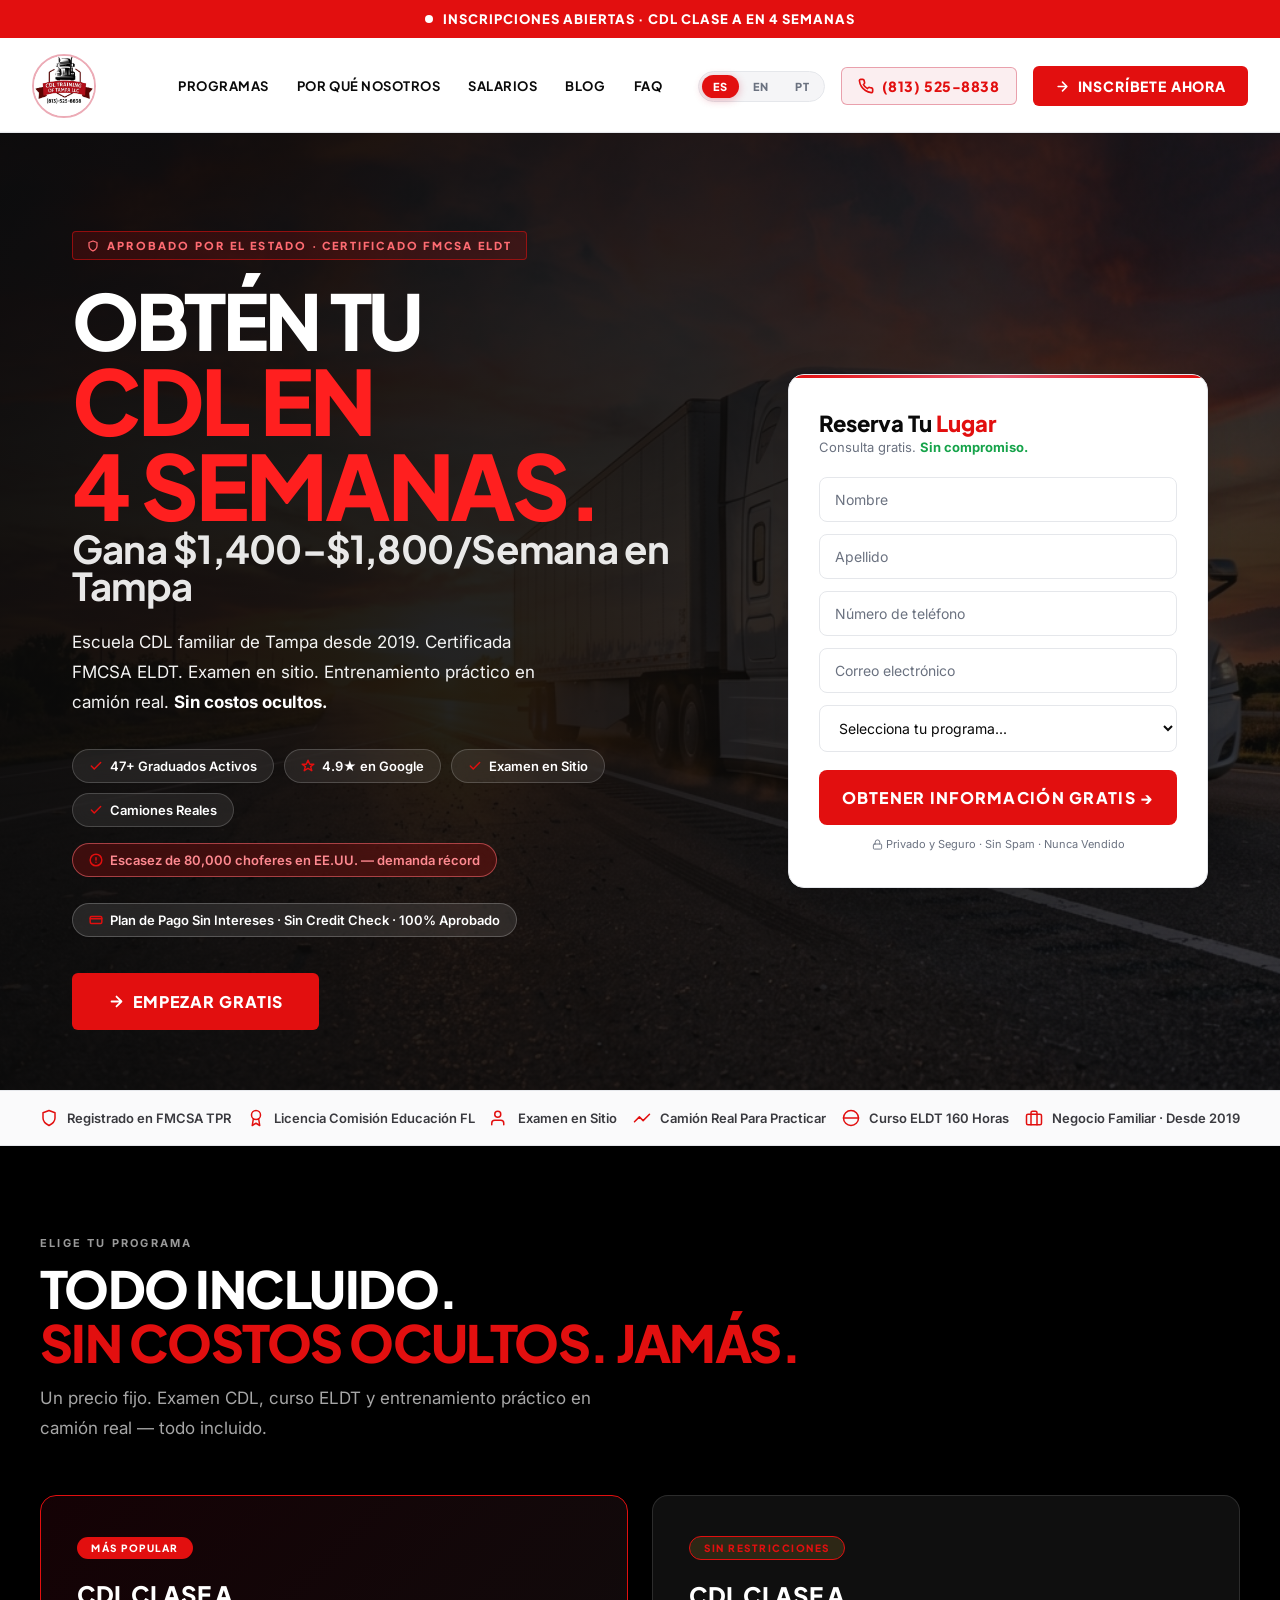
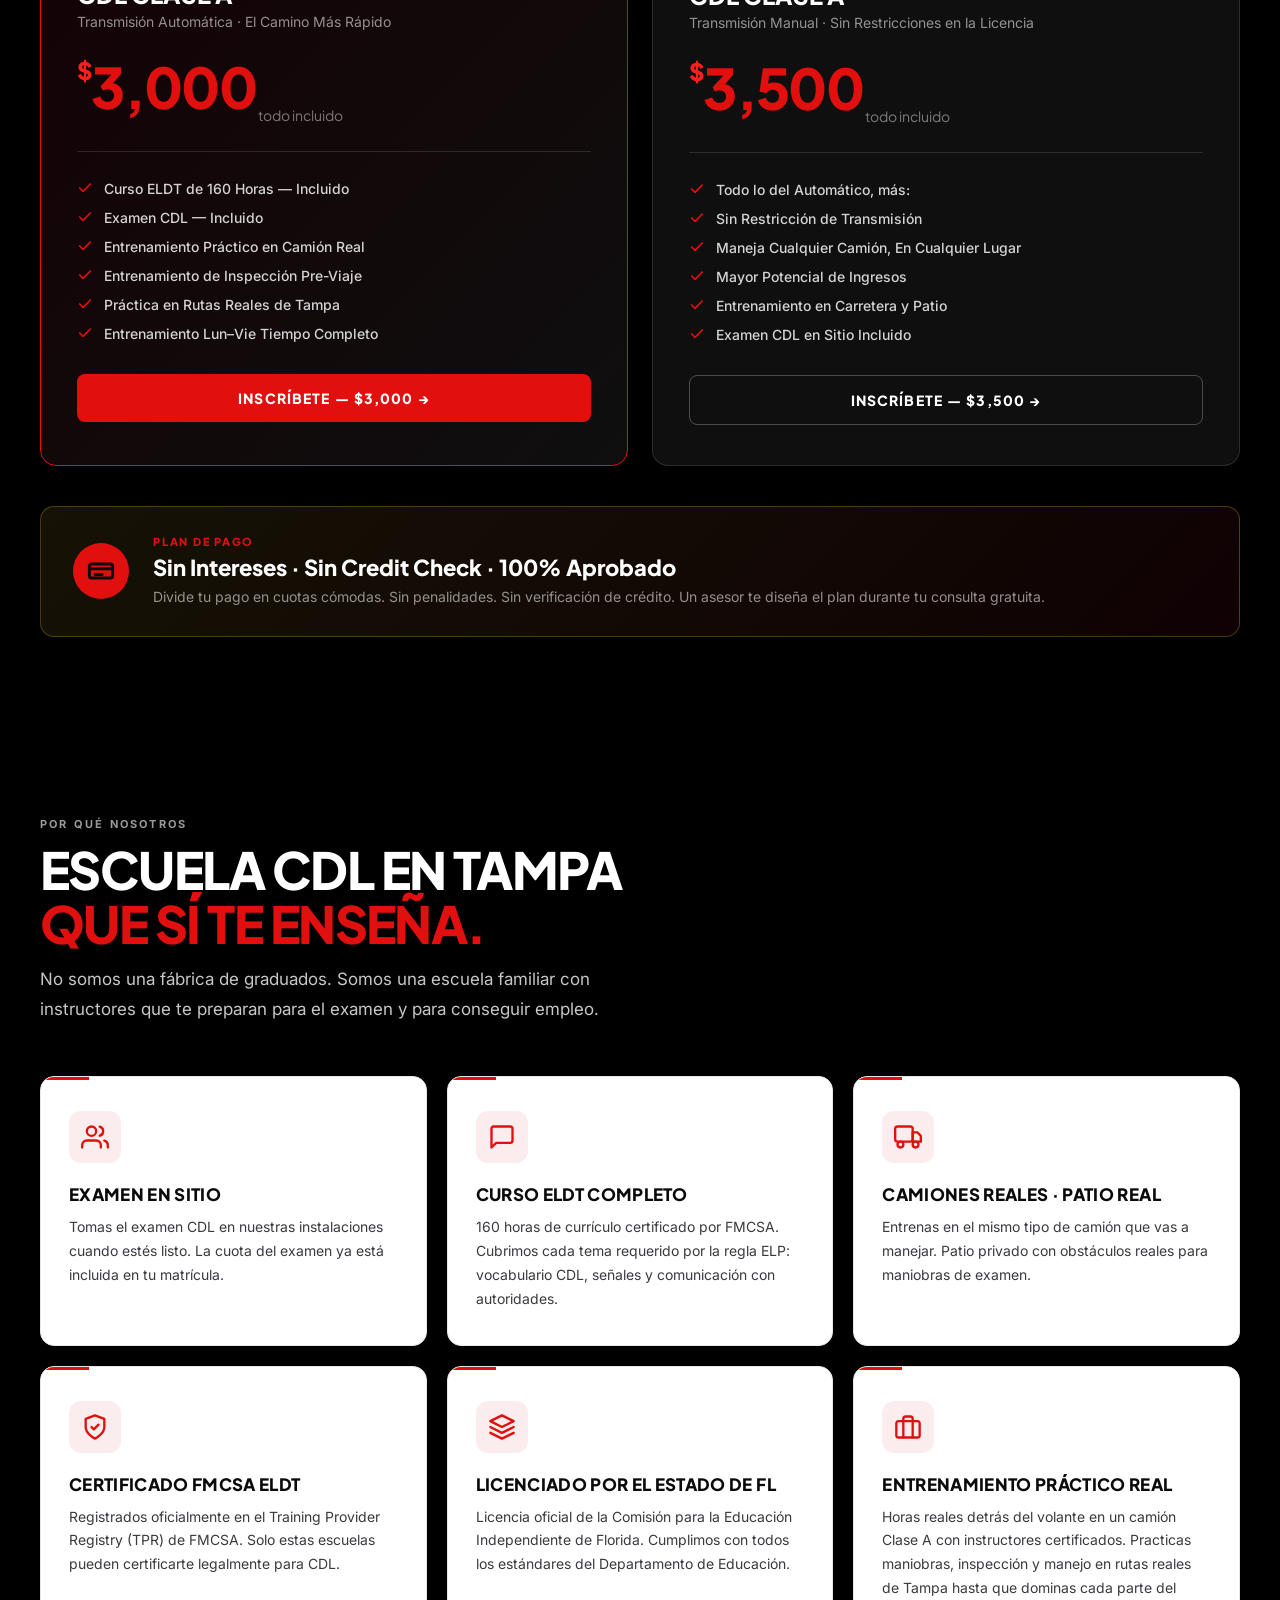
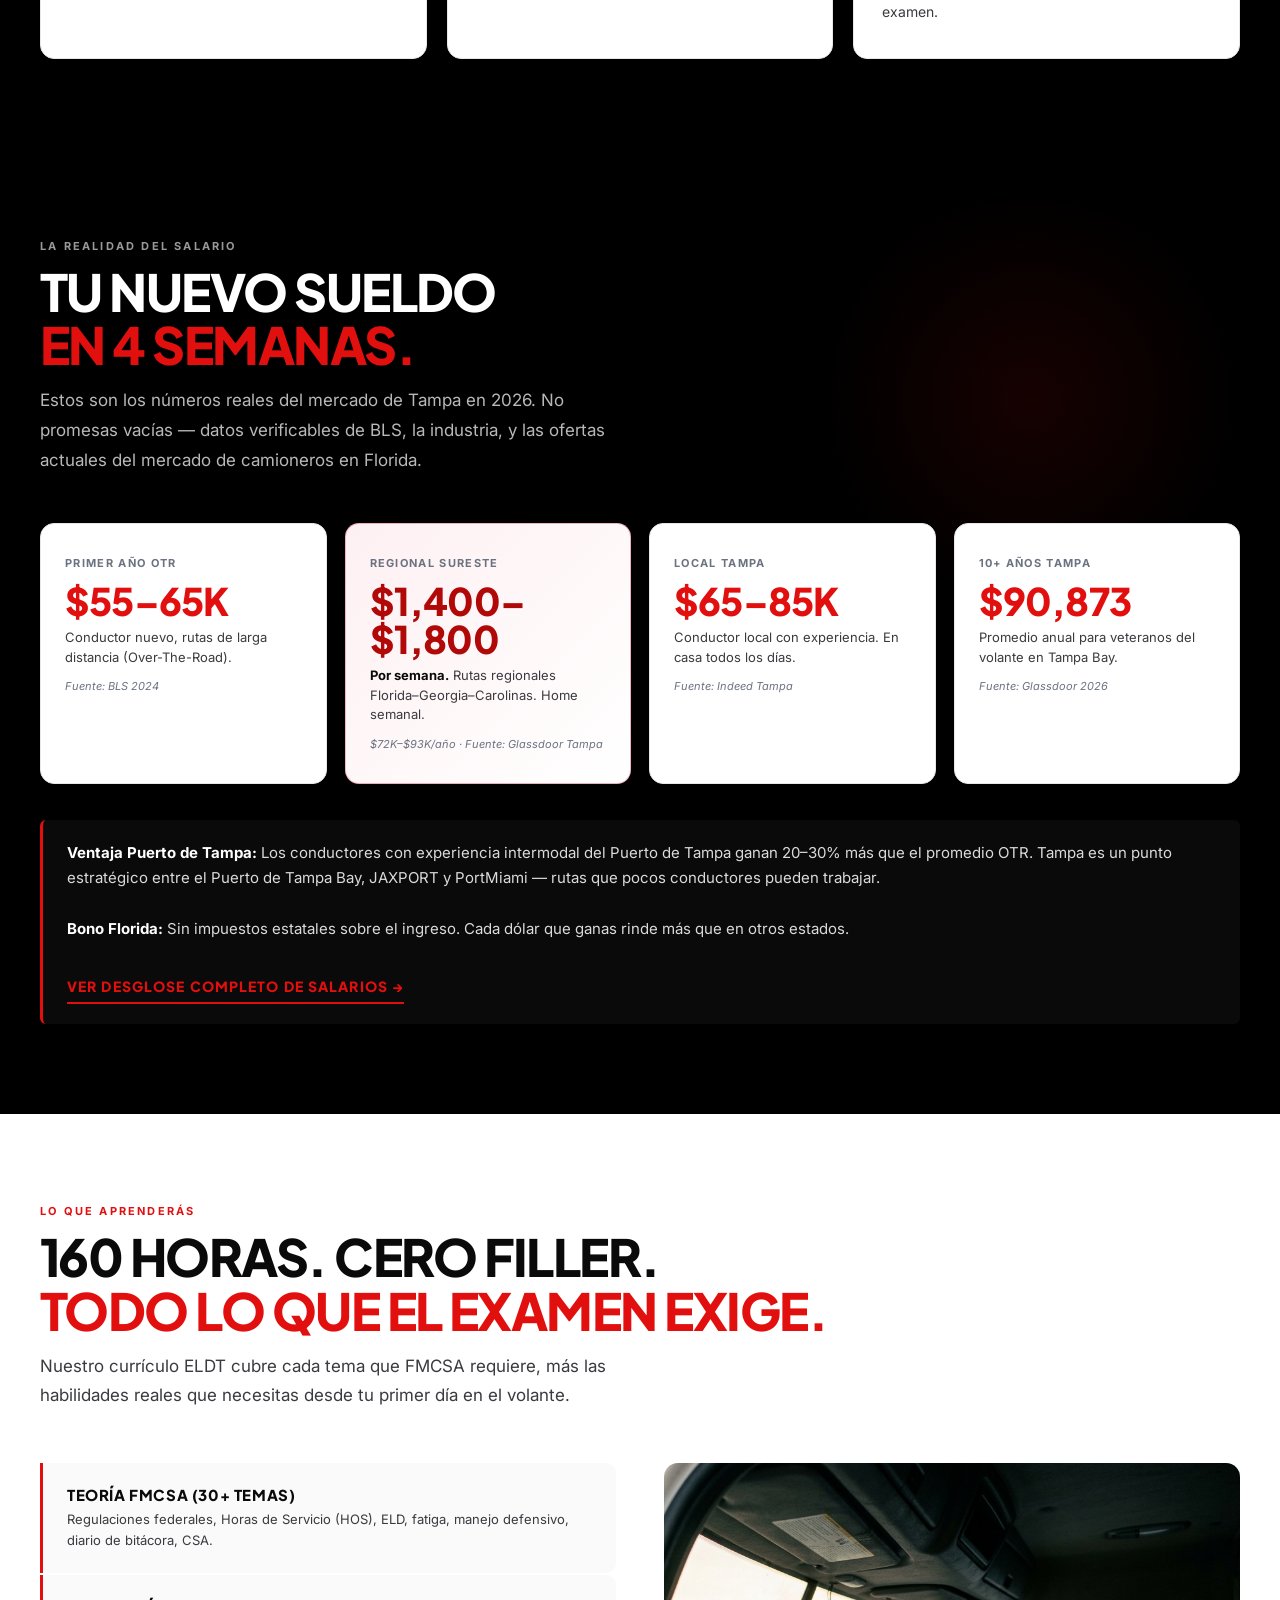
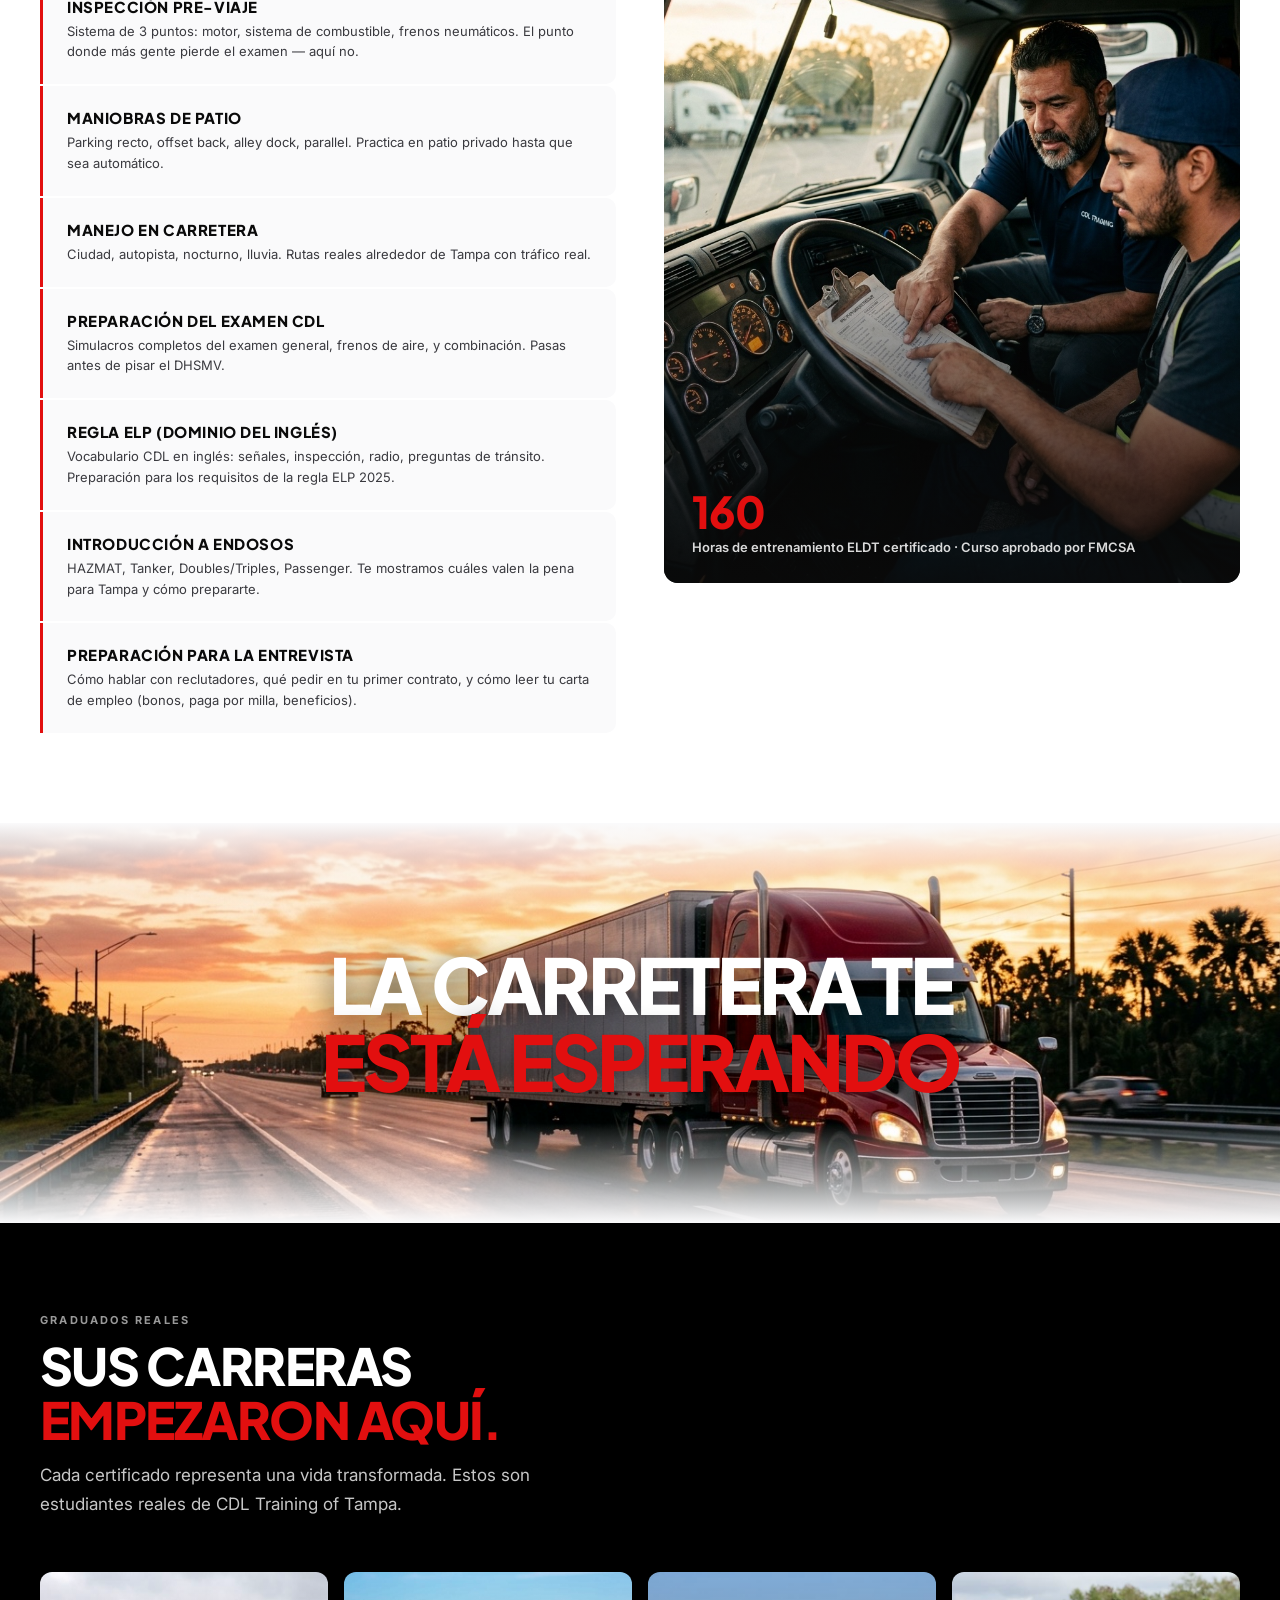
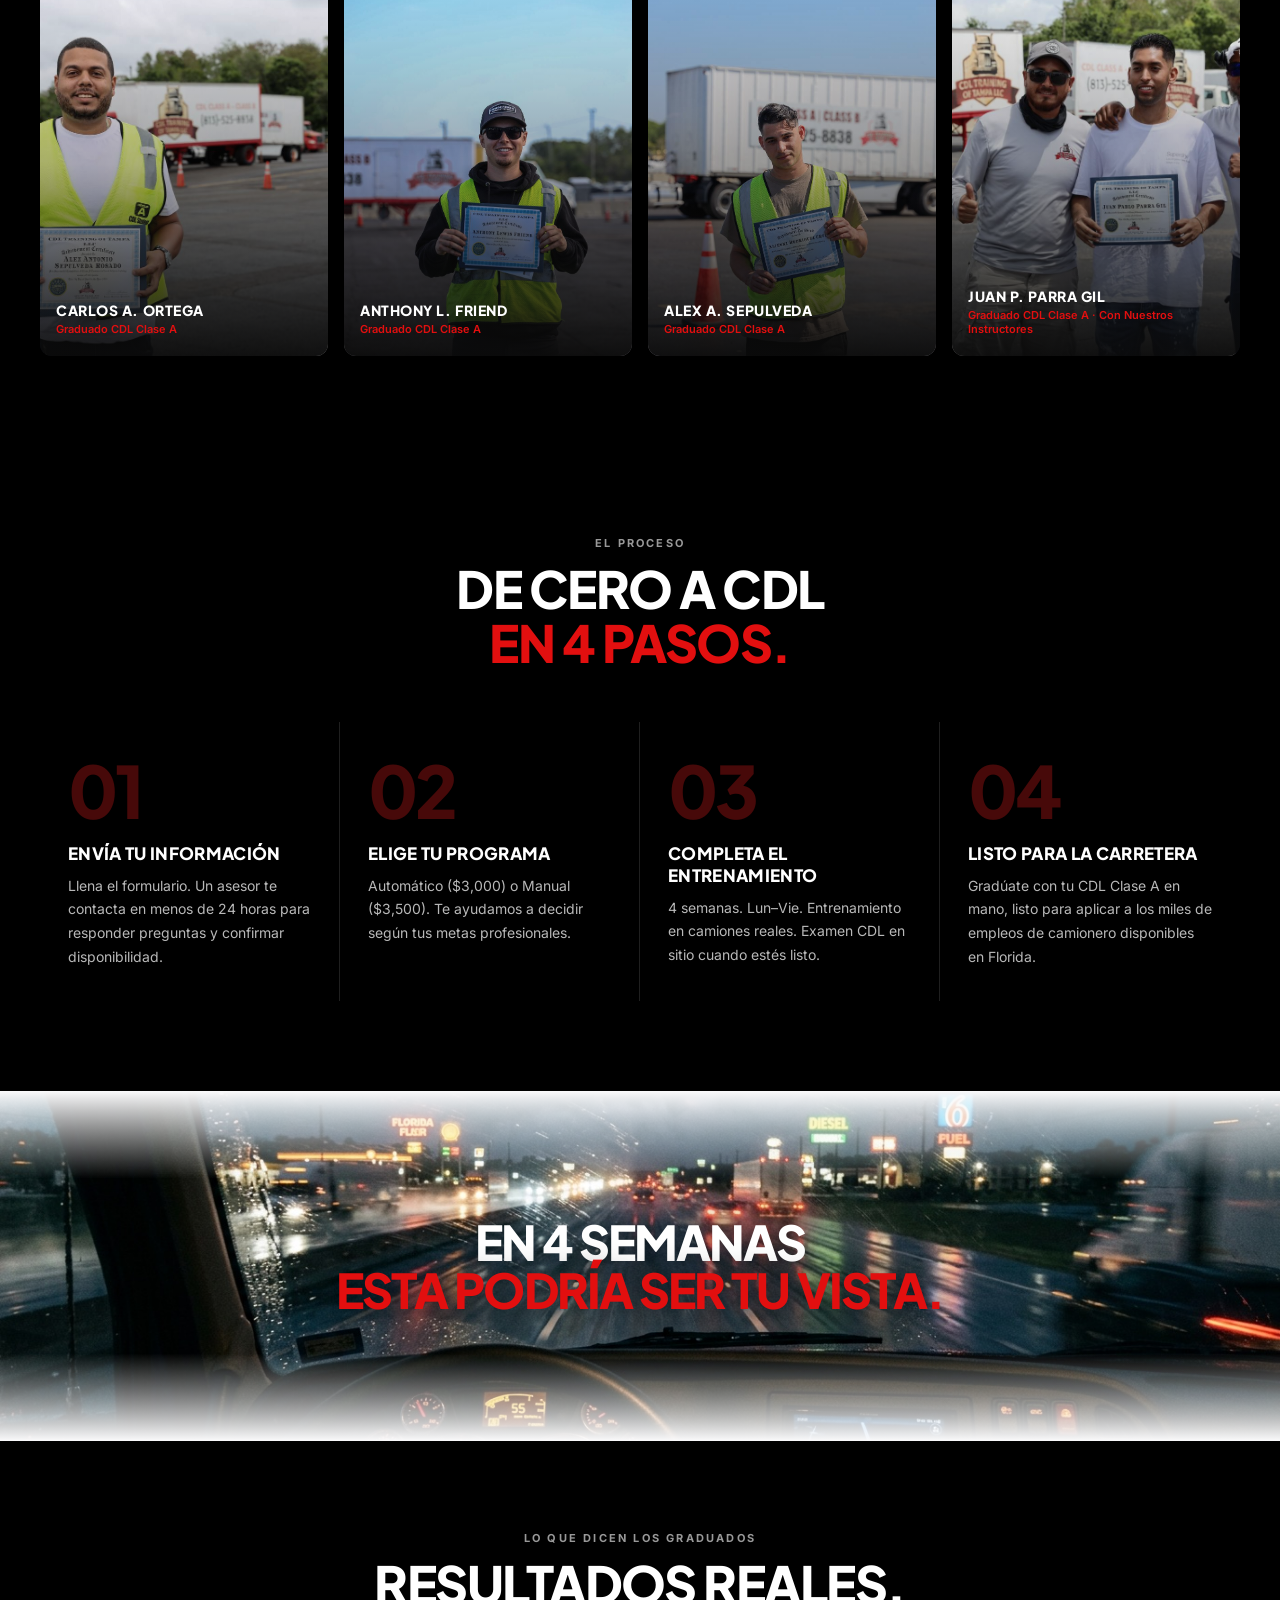
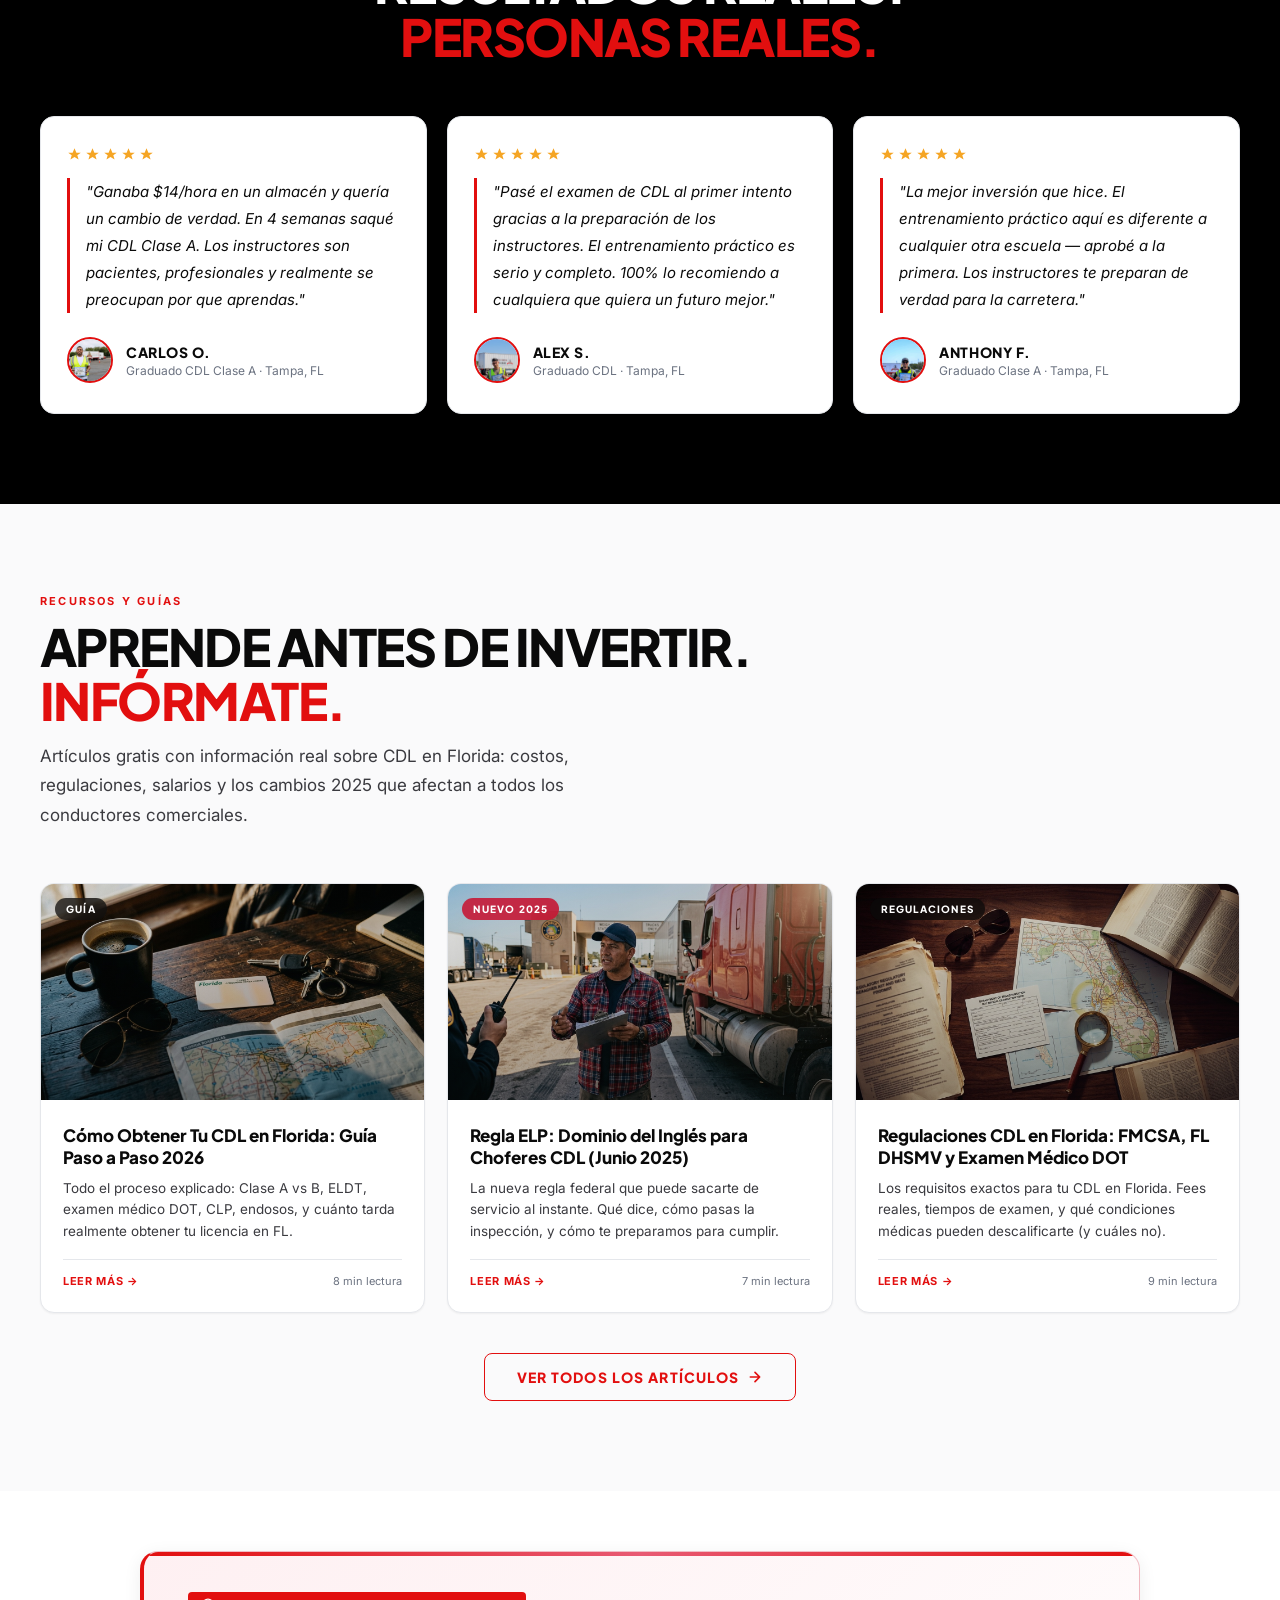
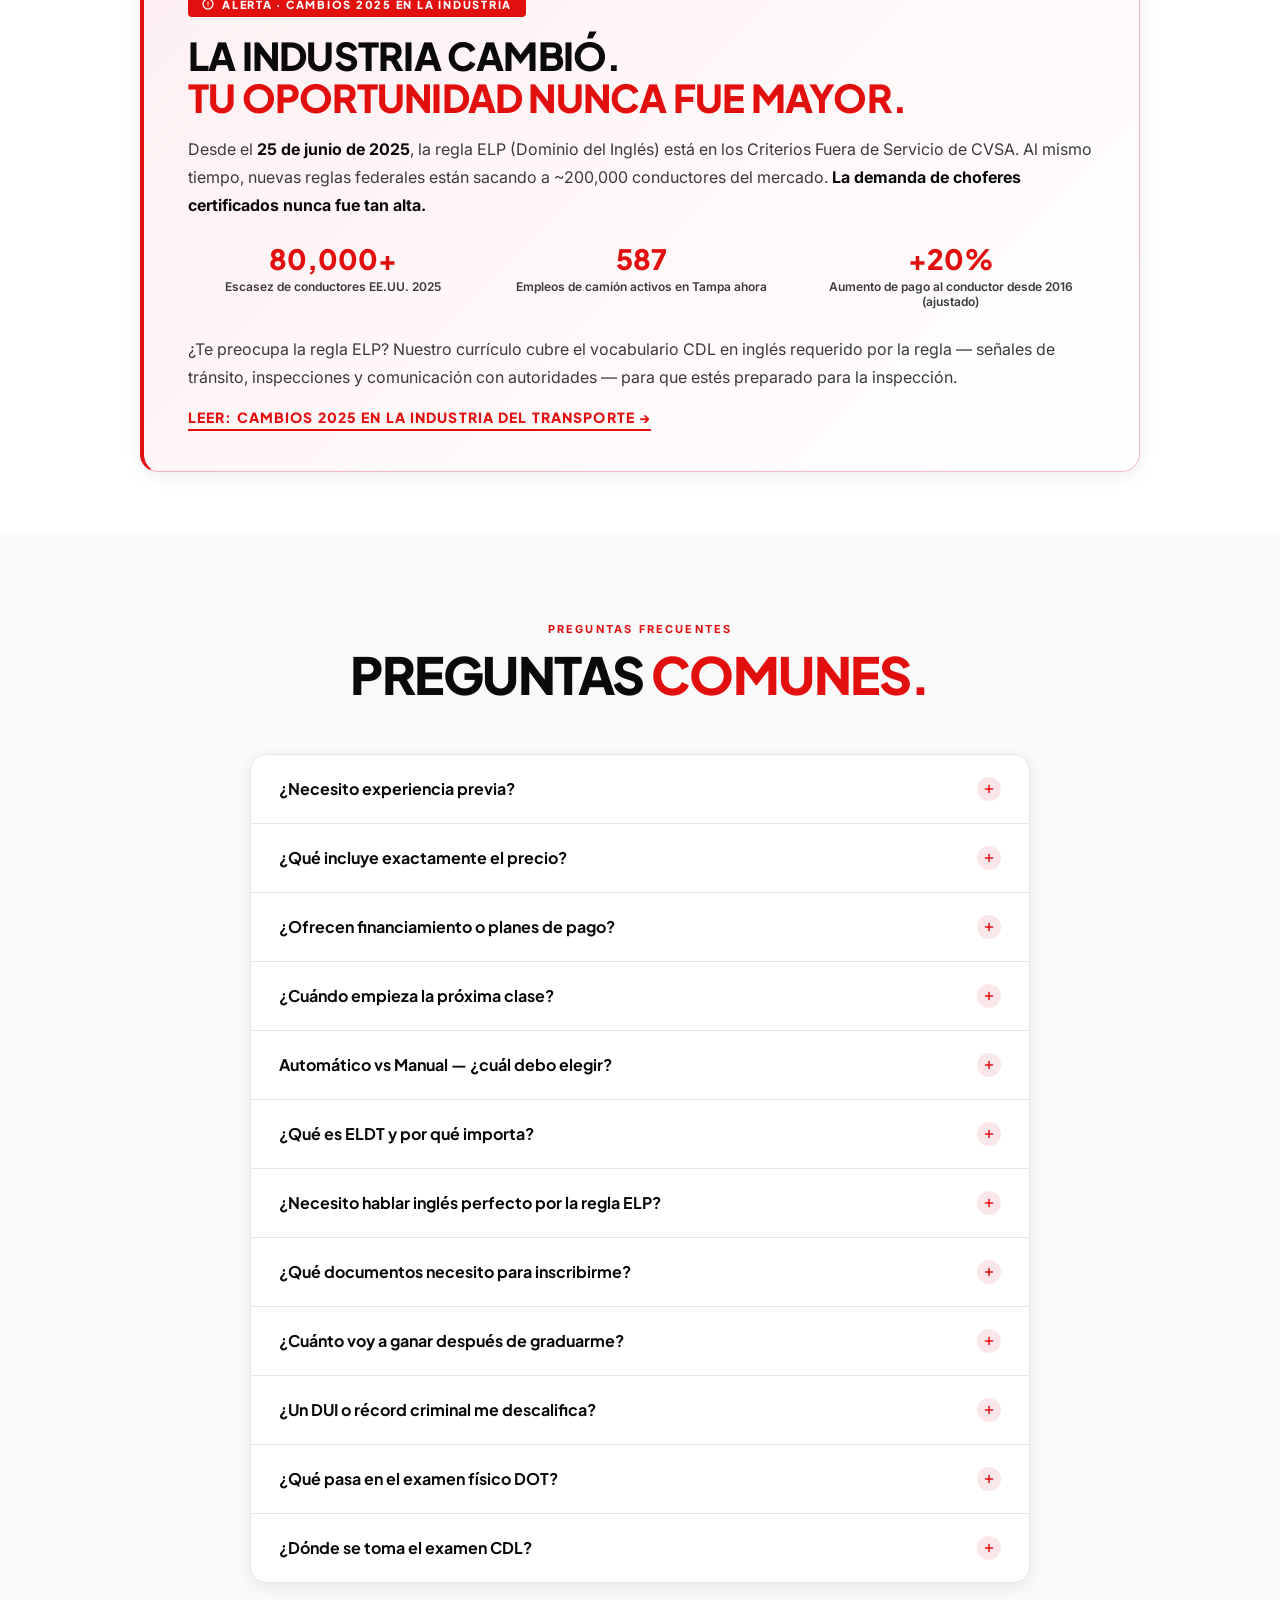
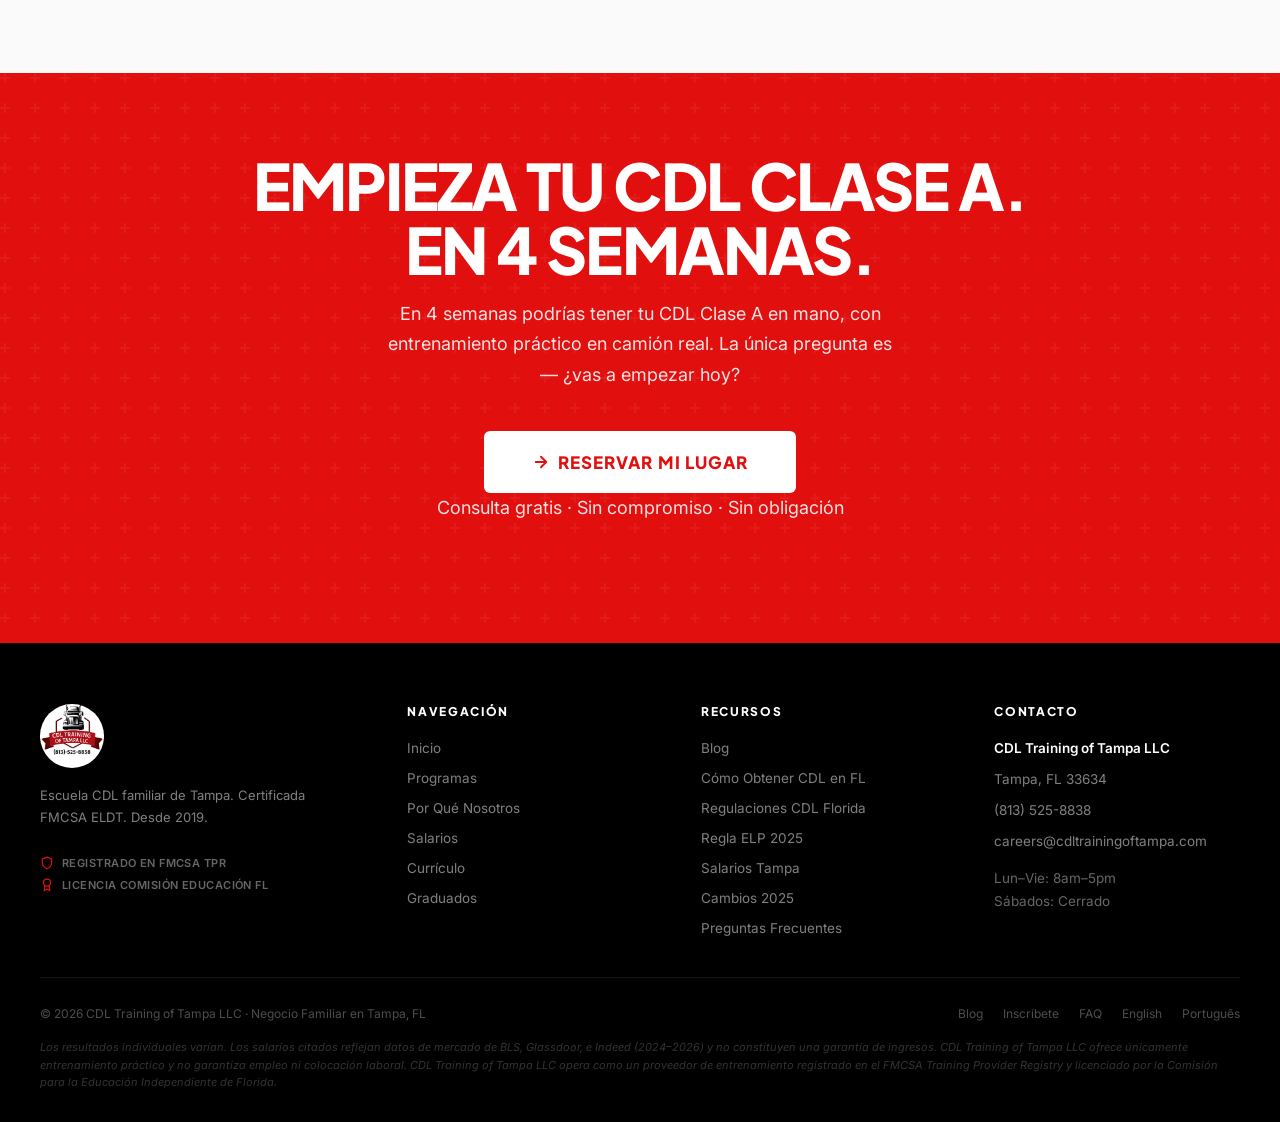
==== commit 53357bf5: "Remove job-placement claims, scarcity tactics, and job-offer testimonials; keep $3,000/$3,500 pricin" ====
--- a/index.html
+++ b/index.html
@@ -4,7 +4,7 @@
   <meta charset="UTF-8"/>
   <meta name="viewport" content="width=device-width, initial-scale=1.0"/>
   <title>Escuela CDL en Tampa, FL | Clase A en 4 Semanas | CDL Training of Tampa</title>
-  <meta name="description" content="Escuela CDL Clase A en Tampa, FL. Certificada FMCSA ELDT. 4 semanas. Desde $3,000 — examen en sitio incluido. Colocación laboral."/>
+  <meta name="description" content="Escuela CDL Clase A en Tampa, FL. Certificada FMCSA ELDT. 4 semanas. Desde $3,000 — examen en sitio incluido. Entrenamiento práctico en camión real."/>
   <meta name="keywords" content="escuela CDL Tampa, CDL Clase A Florida, ELDT, CDL en 4 semanas, camionero Tampa, licencia CDL Florida, entrenamiento camionero, CDL training Tampa"/>
   <meta name="robots" content="index,follow,max-image-preview:large"/>
   <meta name="author" content="CDL Training of Tampa"/>
@@ -21,7 +21,7 @@
   <meta property="og:type" content="website"/>
   <meta property="og:site_name" content="CDL Training of Tampa"/>
   <meta property="og:title" content="Escuela CDL en Tampa, FL | Clase A en 4 Semanas"/>
-  <meta property="og:description" content="Escuela CDL Clase A certificada FMCSA ELDT en Tampa. Examen en sitio. Desde $3,000 todo incluido. Colocación laboral."/>
+  <meta property="og:description" content="Escuela CDL Clase A certificada FMCSA ELDT en Tampa. Examen en sitio. Desde $3,000 todo incluido. Entrenamiento práctico en camión real."/>
   <meta property="og:url" content="https://es.getmycdltampa.com/"/>
   <meta property="og:image" content="https://es.getmycdltampa.com/images/hero-truck.jpg"/>
   <meta property="og:image:width" content="1200"/>
@@ -32,7 +32,7 @@
   <!-- Twitter -->
   <meta name="twitter:card" content="summary_large_image"/>
   <meta name="twitter:title" content="Escuela CDL en Tampa, FL | Clase A en 4 Semanas"/>
-  <meta name="twitter:description" content="Escuela CDL certificada FMCSA ELDT en Tampa. Examen en sitio. Desde $3,000. Colocación laboral."/>
+  <meta name="twitter:description" content="Escuela CDL certificada FMCSA ELDT en Tampa. Examen en sitio. Desde $3,000. Entrenamiento práctico en camión real."/>
   <meta name="twitter:image" content="https://es.getmycdltampa.com/images/hero-truck.jpg"/>
 
   <link rel="preconnect" href="https://fonts.googleapis.com"/>
@@ -47,7 +47,7 @@
     "@id": "https://es.getmycdltampa.com/#organization",
     "name": "CDL Training of Tampa",
     "alternateName": "CDL Training of Tampa LLC",
-    "description": "Escuela CDL Clase A aprobada por el estado en Tampa, FL. Entrenamiento ELDT certificado por FMCSA. Examen en sitio. 4 semanas. Colocación laboral.",
+    "description": "Escuela CDL Clase A aprobada por el estado en Tampa, FL. Entrenamiento ELDT certificado por FMCSA. Examen en sitio. 4 semanas. Entrenamiento práctico en camión real.",
     "url": "https://es.getmycdltampa.com/",
     "logo": "https://es.getmycdltampa.com/images/cdl-logo-official.jpg",
     "image": "https://es.getmycdltampa.com/images/hero-truck.jpg",
@@ -95,7 +95,7 @@
     "@context":"https://schema.org",
     "@type":"Course",
     "name":"CDL Clase A — Entrenamiento ELDT Completo",
-    "description":"Programa de entrenamiento CDL Clase A de 160 horas. Incluye curso teórico ELDT, entrenamiento práctico, examen CDL en sitio, y apoyo de colocación laboral.",
+    "description":"Programa de entrenamiento CDL Clase A de 160 horas. Incluye curso teórico ELDT, entrenamiento práctico en camión real, y examen CDL en sitio.",
     "provider":{"@id":"https://es.getmycdltampa.com/#organization"},
     "offers":[
       {"@type":"Offer","name":"CDL Clase A — Automático","price":"3000","priceCurrency":"USD","category":"Tuition","availability":"https://schema.org/InStock"},
@@ -120,9 +120,9 @@
     "@type":"FAQPage",
     "mainEntity":[
       {"@type":"Question","name":"¿Necesito experiencia previa para inscribirme?","acceptedAnswer":{"@type":"Answer","text":"No. Solo necesitas una licencia de conducir válida, tener 18 años o más (21+ para manejar entre estados), pasar un examen físico DOT y una prueba de drogas. Aceptamos principiantes completos."}},
-      {"@type":"Question","name":"¿Qué incluye exactamente el precio de $3,000?","acceptedAnswer":{"@type":"Answer","text":"Todo: curso teórico ELDT de 160 horas, cuota del examen CDL, todas las horas de entrenamiento práctico en camión real, inspección pre-viaje, y apoyo de colocación laboral. Sin costos ocultos."}},
+      {"@type":"Question","name":"¿Qué incluye exactamente el precio de $3,000?","acceptedAnswer":{"@type":"Answer","text":"Todo: curso teórico ELDT de 160 horas, cuota del examen CDL, todas las horas de entrenamiento práctico en camión real, y entrenamiento de inspección pre-viaje. Sin costos ocultos."}},
       {"@type":"Question","name":"¿Ofrecen financiamiento o planes de pago?","acceptedAnswer":{"@type":"Answer","text":"Sí. Ofrecemos plan de pago interno sin intereses y sin revisión de crédito — 100% aprobado. También trabajamos con financiamiento externo si lo prefieres. Llena el formulario y un asesor te explica todos los detalles."}},
-      {"@type":"Question","name":"¿Cuándo empieza la próxima clase?","acceptedAnswer":{"@type":"Answer","text":"Inscribimos de forma continua debido a los cupos limitados. Contacta hoy para verificar la próxima fecha disponible."}},
+      {"@type":"Question","name":"¿Cuándo empieza la próxima clase?","acceptedAnswer":{"@type":"Answer","text":"Inscribimos de forma continua. Contacta hoy para verificar la próxima fecha disponible."}},
       {"@type":"Question","name":"¿Cuál es la diferencia entre Automático y Manual?","acceptedAnswer":{"@type":"Answer","text":"El Automático ($3,000) es más fácil de aprender y cubre la mayoría de empleos. El Manual ($3,500) te da un CDL sin restricciones — puedes manejar cualquier camión, lo que significa más opciones de trabajo y mayor paga."}},
       {"@type":"Question","name":"¿Qué es ELDT y por qué importa?","acceptedAnswer":{"@type":"Answer","text":"ELDT (Entry-Level Driver Training) es el entrenamiento obligatorio que FMCSA exige desde febrero 2022 para cualquier persona que obtenga un CDL Clase A o B por primera vez. Solo escuelas registradas en el Training Provider Registry (TPR) de FMCSA pueden certificarte. Nosotros estamos registrados."}},
       {"@type":"Question","name":"¿Necesito hablar inglés perfecto por la regla ELP?","acceptedAnswer":{"@type":"Answer","text":"La regla ELP (vigente desde junio 2025) requiere que puedas comunicarte funcionalmente en inglés con autoridades, leer señales de tránsito, y llenar reportes básicos. Nuestro currículo cubre el vocabulario CDL en inglés requerido por la regla."}},
@@ -540,7 +540,7 @@
 <!-- URGENT BAR -->
 <div class="urgent-bar" role="banner">
   <span class="urgent-dot" aria-hidden="true"></span>
-  INSCRIPCIONES ABIERTAS — CUPOS LIMITADOS ESTE MES
+  INSCRIPCIONES ABIERTAS · CDL CLASE A EN 4 SEMANAS
 </div>
 
 <!-- NAV -->
@@ -587,7 +587,7 @@
         <span class="line-red">4 Semanas.</span>
         <span class="line-gold">Gana $1,400–$1,800/Semana en Tampa</span>
       </h1>
-      <p class="hero-sub reveal d2">Escuela CDL familiar de Tampa desde 2019. Certificada FMCSA ELDT. Examen en sitio. Colocación laboral con empresas que contratan ahora. <strong>Sin costos ocultos.</strong></p>
+      <p class="hero-sub reveal d2">Escuela CDL familiar de Tampa desde 2019. Certificada FMCSA ELDT. Examen en sitio. Entrenamiento práctico en camión real. <strong>Sin costos ocultos.</strong></p>
       <div class="hero-pills reveal d2">
         <div class="pill"><svg width="14" height="14" viewBox="0 0 24 24" fill="none" stroke="currentColor" stroke-width="2.5" stroke-linecap="round" stroke-linejoin="round" aria-hidden="true"><polyline points="20 6 9 17 4 12"/></svg> 47+ Graduados Activos</div>
         <div class="pill"><svg width="14" height="14" viewBox="0 0 24 24" fill="none" stroke="currentColor" stroke-width="2.5" stroke-linecap="round" stroke-linejoin="round" aria-hidden="true"><path d="M12 2l3 7h7l-5.5 4 2 7L12 16l-6.5 4 2-7L2 9h7z"/></svg> 4.9★ en Google</div>
@@ -610,10 +610,8 @@
 
     <!-- LEAD FORM -->
     <div class="lead-form-wrap reveal d2" id="inscribirse">
-      <h2 class="form-title">Reserva Tu <span>Cupo</span></h2>
+      <h2 class="form-title">Reserva Tu <span>Lugar</span></h2>
       <p class="form-sub">Consulta gratis. <strong>Sin compromiso.</strong></p>
-      <div class="spots-row"><span>Inscripción mensual</span><span class="warning">Solo 5 cupos disponibles</span></div>
-      <div class="spots-track"><div class="spots-fill"></div></div>
       <form onsubmit="submitForm(event)" novalidate>
         <div class="form-field"><label for="fn" class="sr-only">Nombre</label><input type="text" id="fn" placeholder="Nombre" required autocomplete="given-name"/></div>
         <div class="form-field"><label for="ln" class="sr-only">Apellido</label><input type="text" id="ln" placeholder="Apellido" required autocomplete="family-name"/></div>
@@ -644,7 +642,7 @@
     <div class="trust-item"><svg width="18" height="18" viewBox="0 0 24 24" fill="none" stroke="currentColor" stroke-width="2" stroke-linecap="round" stroke-linejoin="round" aria-hidden="true"><path d="M12 22s8-4 8-10V5l-8-3-8 3v7c0 6 8 10 8 10z"/></svg>Registrado en FMCSA TPR</div>
     <div class="trust-item"><svg width="18" height="18" viewBox="0 0 24 24" fill="none" stroke="currentColor" stroke-width="2" stroke-linecap="round" stroke-linejoin="round" aria-hidden="true"><circle cx="12" cy="8" r="6"/><path d="M15.477 12.89L17 22l-5-3-5 3 1.523-9.11"/></svg>Licencia Comisión Educación FL</div>
     <div class="trust-item"><svg width="18" height="18" viewBox="0 0 24 24" fill="none" stroke="currentColor" stroke-width="2" stroke-linecap="round" stroke-linejoin="round" aria-hidden="true"><path d="M17 21v-2a4 4 0 0 0-4-4H5a4 4 0 0 0-4 4v2"/><circle cx="9" cy="7" r="4"/></svg>Examen en Sitio</div>
-    <div class="trust-item"><svg width="18" height="18" viewBox="0 0 24 24" fill="none" stroke="currentColor" stroke-width="2" stroke-linecap="round" stroke-linejoin="round" aria-hidden="true"><polyline points="22 7 13.5 15.5 8.5 10.5 2 17"/></svg>Apoyo de Colocación Laboral</div>
+    <div class="trust-item"><svg width="18" height="18" viewBox="0 0 24 24" fill="none" stroke="currentColor" stroke-width="2" stroke-linecap="round" stroke-linejoin="round" aria-hidden="true"><polyline points="22 7 13.5 15.5 8.5 10.5 2 17"/></svg>Camión Real Para Practicar</div>
     <div class="trust-item"><svg width="18" height="18" viewBox="0 0 24 24" fill="none" stroke="currentColor" stroke-width="2" stroke-linecap="round" stroke-linejoin="round" aria-hidden="true"><circle cx="12" cy="12" r="10"/><path d="M2 12h20"/></svg>Curso ELDT 160 Horas</div>
     <div class="trust-item"><svg width="18" height="18" viewBox="0 0 24 24" fill="none" stroke="currentColor" stroke-width="2" stroke-linecap="round" stroke-linejoin="round" aria-hidden="true"><rect x="2" y="7" width="20" height="14" rx="2"/><path d="M16 21V5a2 2 0 0 0-2-2h-4a2 2 0 0 0-2 2v16"/></svg>Negocio Familiar · Desde 2019</div>
   </div>
@@ -655,7 +653,7 @@
   <div class="wrap">
     <div class="eyebrow reveal">Elige Tu Programa</div>
     <h2 class="h2 reveal d1">TODO INCLUIDO.<br/><em>Sin Costos Ocultos. Jamás.</em></h2>
-    <p class="lead reveal d2">Un precio fijo. Examen CDL, curso ELDT, entrenamiento práctico y colocación laboral — todo incluido.</p>
+    <p class="lead reveal d2">Un precio fijo. Examen CDL, curso ELDT y entrenamiento práctico en camión real — todo incluido.</p>
     <div class="programs-grid">
       <div class="prog-card featured reveal d1">
         <span class="prog-badge">Más Popular</span>
@@ -668,7 +666,7 @@
           <div class="prog-feat"><svg width="16" height="16" viewBox="0 0 24 24" fill="none" stroke="currentColor" stroke-width="2.5" stroke-linecap="round" stroke-linejoin="round" aria-hidden="true"><polyline points="20 6 9 17 4 12"/></svg>Examen CDL — Incluido</div>
           <div class="prog-feat"><svg width="16" height="16" viewBox="0 0 24 24" fill="none" stroke="currentColor" stroke-width="2.5" stroke-linecap="round" stroke-linejoin="round" aria-hidden="true"><polyline points="20 6 9 17 4 12"/></svg>Entrenamiento Práctico en Camión Real</div>
           <div class="prog-feat"><svg width="16" height="16" viewBox="0 0 24 24" fill="none" stroke="currentColor" stroke-width="2.5" stroke-linecap="round" stroke-linejoin="round" aria-hidden="true"><polyline points="20 6 9 17 4 12"/></svg>Entrenamiento de Inspección Pre-Viaje</div>
-          <div class="prog-feat"><svg width="16" height="16" viewBox="0 0 24 24" fill="none" stroke="currentColor" stroke-width="2.5" stroke-linecap="round" stroke-linejoin="round" aria-hidden="true"><polyline points="20 6 9 17 4 12"/></svg>Apoyo de Colocación Laboral</div>
+          <div class="prog-feat"><svg width="16" height="16" viewBox="0 0 24 24" fill="none" stroke="currentColor" stroke-width="2.5" stroke-linecap="round" stroke-linejoin="round" aria-hidden="true"><polyline points="20 6 9 17 4 12"/></svg>Práctica en Rutas Reales de Tampa</div>
           <div class="prog-feat"><svg width="16" height="16" viewBox="0 0 24 24" fill="none" stroke="currentColor" stroke-width="2.5" stroke-linecap="round" stroke-linejoin="round" aria-hidden="true"><polyline points="20 6 9 17 4 12"/></svg>Entrenamiento Lun–Vie Tiempo Completo</div>
         </div>
         <a href="#inscribirse" class="prog-cta prog-cta-primary">Inscríbete — $3,000 →</a>
@@ -737,8 +735,8 @@
       </div>
       <div class="why-card reveal d2">
         <div class="why-icon"><svg width="28" height="28" viewBox="0 0 24 24" fill="none" stroke="currentColor" stroke-width="2" stroke-linecap="round" stroke-linejoin="round" aria-hidden="true"><rect x="2" y="7" width="20" height="14" rx="2" ry="2"/><path d="M16 21V5a2 2 0 0 0-2-2h-4a2 2 0 0 0-2 2v16"/></svg></div>
-        <div class="why-title">Colocación Laboral Real</div>
-        <p class="why-desc">Conexiones directas con transportistas que contratan en Tampa, Florida y el sureste. Te ayudamos a conseguir tu primer empleo antes de graduarte.</p>
+        <div class="why-title">Entrenamiento Práctico Real</div>
+        <p class="why-desc">Horas reales detrás del volante en un camión Clase A con instructores certificados. Practicas maniobras, inspección y manejo en rutas reales de Tampa hasta que dominas cada parte del examen.</p>
       </div>
     </div>
   </div>
@@ -749,7 +747,7 @@
   <div class="wrap">
     <div class="eyebrow reveal">La Realidad del Salario</div>
     <h2 class="h2 reveal d1">TU NUEVO SUELDO<br/><em>EN 4 SEMANAS.</em></h2>
-    <p class="lead reveal d2 salary-intro">Estos son los números reales del mercado de Tampa en 2026. No promesas vacías — datos verificables de BLS, la industria, y las ofertas actuales de empresas que contratan graduados como los nuestros.</p>
+    <p class="lead reveal d2 salary-intro">Estos son los números reales del mercado de Tampa en 2026. No promesas vacías — datos verificables de BLS, la industria, y las ofertas actuales del mercado de camioneros en Florida.</p>
     <div class="salary-grid">
       <div class="salary-card reveal">
         <div class="salary-label">Primer Año OTR</div>
@@ -909,8 +907,8 @@
       </div>
       <div class="step reveal d3">
         <div class="step-num">04</div>
-        <div class="step-title">Consigue Empleo</div>
-        <p class="step-desc">Gradúate con tu CDL en mano. Te conectamos con las mejores empresas de camiones que contratan en Florida.</p>
+        <div class="step-title">Listo Para La Carretera</div>
+        <p class="step-desc">Gradúate con tu CDL Clase A en mano, listo para aplicar a los miles de empleos de camionero disponibles en Florida.</p>
       </div>
     </div>
   </div>
@@ -939,10 +937,10 @@
           <svg width="15" height="15" viewBox="0 0 24 24" fill="currentColor" aria-hidden="true"><path d="M12 2l3 7h7l-5.5 4 2 7L12 16l-6.5 4 2-7L2 9h7z"/></svg>
           <svg width="15" height="15" viewBox="0 0 24 24" fill="currentColor" aria-hidden="true"><path d="M12 2l3 7h7l-5.5 4 2 7L12 16l-6.5 4 2-7L2 9h7z"/></svg>
         </div>
-        <p class="test-quote">"Ganaba $14/hora en un almacén. 4 semanas después de inscribirme ya tenía mi CDL y una oferta de trabajo de $72K. Los instructores son pacientes, profesionales y realmente se preocupan."</p>
+        <p class="test-quote">"Ganaba $14/hora en un almacén y quería un cambio de verdad. En 4 semanas saqué mi CDL Clase A. Los instructores son pacientes, profesionales y realmente se preocupan por que aprendas."</p>
         <div class="test-author">
           <div class="test-avatar"><img src="images/grad2.jpg" alt="Carlos" loading="lazy"/></div>
-          <div><div class="test-name">Carlos O.</div><div class="test-role">Ahora Gana $72K · Conductor OTR</div></div>
+          <div><div class="test-name">Carlos O.</div><div class="test-role">Graduado CDL Clase A · Tampa, FL</div></div>
         </div>
       </div>
       <div class="test-card reveal d1">
@@ -953,7 +951,7 @@
           <svg width="15" height="15" viewBox="0 0 24 24" fill="currentColor" aria-hidden="true"><path d="M12 2l3 7h7l-5.5 4 2 7L12 16l-6.5 4 2-7L2 9h7z"/></svg>
           <svg width="15" height="15" viewBox="0 0 24 24" fill="currentColor" aria-hidden="true"><path d="M12 2l3 7h7l-5.5 4 2 7L12 16l-6.5 4 2-7L2 9h7z"/></svg>
         </div>
-        <p class="test-quote">"Pasé el examen de CDL al primer intento gracias a la preparación de los instructores. Conseguí trabajo inmediatamente después de graduarme. 100% lo recomiendo a cualquiera que quiera un futuro mejor."</p>
+        <p class="test-quote">"Pasé el examen de CDL al primer intento gracias a la preparación de los instructores. El entrenamiento práctico es serio y completo. 100% lo recomiendo a cualquiera que quiera un futuro mejor."</p>
         <div class="test-author">
           <div class="test-avatar"><img src="images/grad3.jpg" alt="Alex" loading="lazy"/></div>
           <div><div class="test-name">Alex S.</div><div class="test-role">Graduado CDL · Tampa, FL</div></div>
@@ -967,10 +965,10 @@
           <svg width="15" height="15" viewBox="0 0 24 24" fill="currentColor" aria-hidden="true"><path d="M12 2l3 7h7l-5.5 4 2 7L12 16l-6.5 4 2-7L2 9h7z"/></svg>
           <svg width="15" height="15" viewBox="0 0 24 24" fill="currentColor" aria-hidden="true"><path d="M12 2l3 7h7l-5.5 4 2 7L12 16l-6.5 4 2-7L2 9h7z"/></svg>
         </div>
-        <p class="test-quote">"La mejor inversión que hice. El entrenamiento práctico aquí es diferente a cualquier otra escuela. Aprobé a la primera y tuve 3 ofertas de trabajo en una semana de graduarme."</p>
+        <p class="test-quote">"La mejor inversión que hice. El entrenamiento práctico aquí es diferente a cualquier otra escuela — aprobé a la primera. Los instructores te preparan de verdad para la carretera."</p>
         <div class="test-author">
           <div class="test-avatar"><img src="images/grad1.jpg" alt="Anthony" loading="lazy"/></div>
-          <div><div class="test-name">Anthony F.</div><div class="test-role">Graduado Clase A · Contratado</div></div>
+          <div><div class="test-name">Anthony F.</div><div class="test-role">Graduado Clase A · Tampa, FL</div></div>
         </div>
       </div>
     </div>
@@ -1072,7 +1070,7 @@
           ¿Qué incluye exactamente el precio?
           <span class="faq-icon"><svg width="12" height="12" viewBox="0 0 24 24" fill="none" stroke="currentColor" stroke-width="3" stroke-linecap="round" stroke-linejoin="round" aria-hidden="true"><line x1="12" y1="5" x2="12" y2="19"/><line x1="5" y1="12" x2="19" y2="12"/></svg></span>
         </div>
-        <div class="faq-a">Todo. Curso teórico ELDT, cuota del examen CDL, todas las horas de entrenamiento práctico, entrenamiento de inspección pre-viaje y apoyo de colocación laboral. $3,000 fijo, sin costos ocultos.</div>
+        <div class="faq-a">Todo. Curso teórico ELDT, cuota del examen CDL, todas las horas de entrenamiento práctico en camión real y entrenamiento de inspección pre-viaje. $3,000 fijo, sin costos ocultos.</div>
       </div>
       <div class="faq-item reveal d2">
         <div class="faq-q" onclick="toggleFaq(this)" role="button" tabindex="0" aria-expanded="false">
@@ -1086,7 +1084,7 @@
           ¿Cuándo empieza la próxima clase?
           <span class="faq-icon"><svg width="12" height="12" viewBox="0 0 24 24" fill="none" stroke="currentColor" stroke-width="3" stroke-linecap="round" stroke-linejoin="round" aria-hidden="true"><line x1="12" y1="5" x2="12" y2="19"/><line x1="5" y1="12" x2="19" y2="12"/></svg></span>
         </div>
-        <div class="faq-a">Inscribimos de forma continua por los cupos limitados. Contáctanos hoy para verificar la próxima fecha disponible antes de que se llenen los cupos.</div>
+        <div class="faq-a">Inscribimos de forma continua. Contáctanos hoy para verificar la próxima fecha disponible.</div>
       </div>
       <div class="faq-item reveal d4">
         <div class="faq-q" onclick="toggleFaq(this)" role="button" tabindex="0" aria-expanded="false">
@@ -1151,11 +1149,11 @@
 <!-- URGENCY CTA -->
 <section id="urgency">
   <div class="wrap">
-    <h2>LOS CUPOS SE LLENAN RÁPIDO.<br/>NO ESPERES.</h2>
-    <p>En 4 semanas podrías tener tu CDL y tu primer cheque. La única pregunta es — ¿vas a actuar hoy?</p>
+    <h2>EMPIEZA TU CDL CLASE A.<br/>EN 4 SEMANAS.</h2>
+    <p>En 4 semanas podrías tener tu CDL Clase A en mano, con entrenamiento práctico en camión real. La única pregunta es — ¿vas a empezar hoy?</p>
     <a href="#inscribirse" class="btn-white">
       <svg width="18" height="18" viewBox="0 0 24 24" fill="none" stroke="currentColor" stroke-width="2.5" stroke-linecap="round" stroke-linejoin="round" aria-hidden="true"><path d="M5 12h14M12 5l7 7-7 7"/></svg>
-      Reservar Mi Cupo Ahora
+      Reservar Mi Lugar
     </a>
     <p class="urgency-note">Consulta gratis · Sin compromiso · Sin obligación</p>
   </div>
@@ -1220,7 +1218,7 @@
       <a href="https://pt.getmycdltampa.com/" rel="alternate" hreflang="pt">Português</a>
     </div>
   </div>
-  <p class="footer-disclaimer">Los resultados individuales varían. Los salarios citados reflejan datos de mercado de BLS, Glassdoor, e Indeed (2024–2026) y no constituyen una garantía de ingresos. Colocación laboral sujeta a requisitos del empleador, antecedentes y récord de manejo. CDL Training of Tampa LLC opera como un proveedor de entrenamiento registrado en el FMCSA Training Provider Registry y licenciado por la Comisión para la Educación Independiente de Florida.</p>
+  <p class="footer-disclaimer">Los resultados individuales varían. Los salarios citados reflejan datos de mercado de BLS, Glassdoor, e Indeed (2024–2026) y no constituyen una garantía de ingresos. CDL Training of Tampa LLC ofrece únicamente entrenamiento práctico y no garantiza empleo ni colocación laboral. CDL Training of Tampa LLC opera como un proveedor de entrenamiento registrado en el FMCSA Training Provider Registry y licenciado por la Comisión para la Educación Independiente de Florida.</p>
 </footer>
 
 <!-- STICKY MOBILE CTA -->
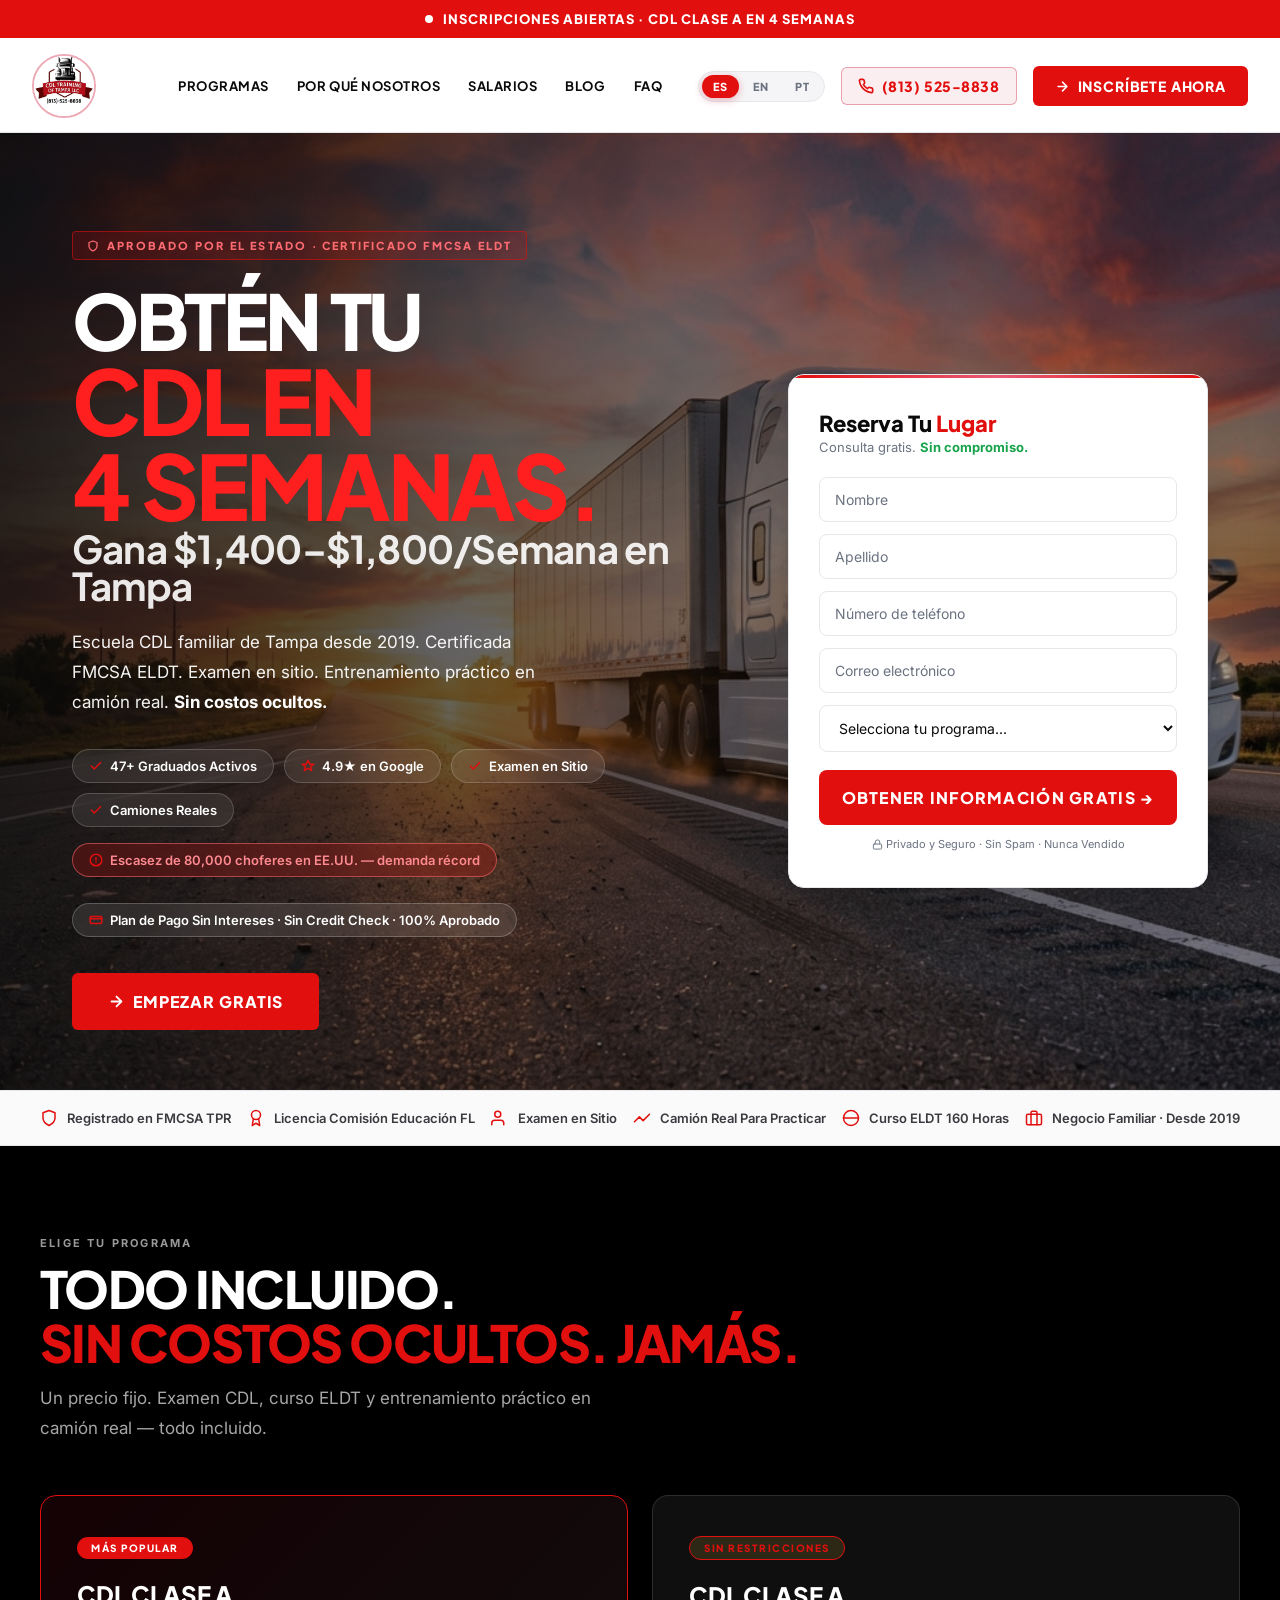
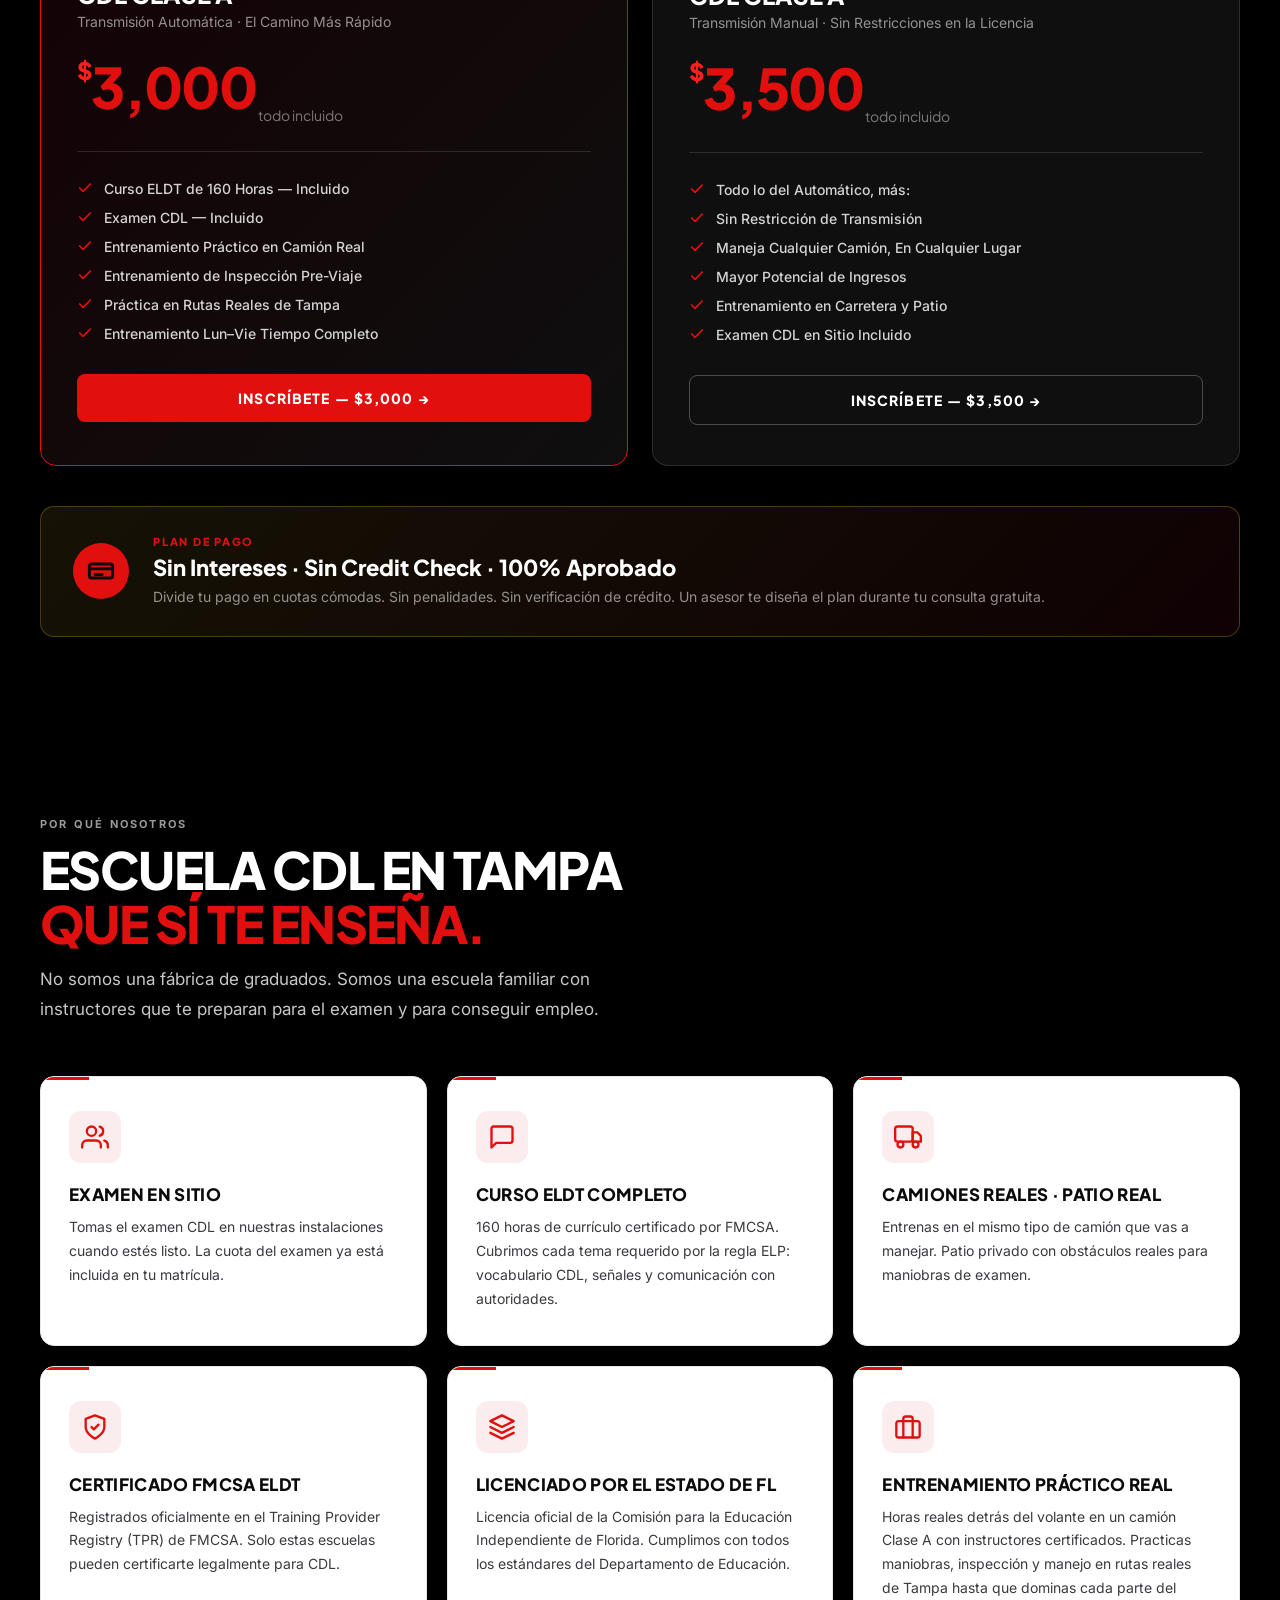
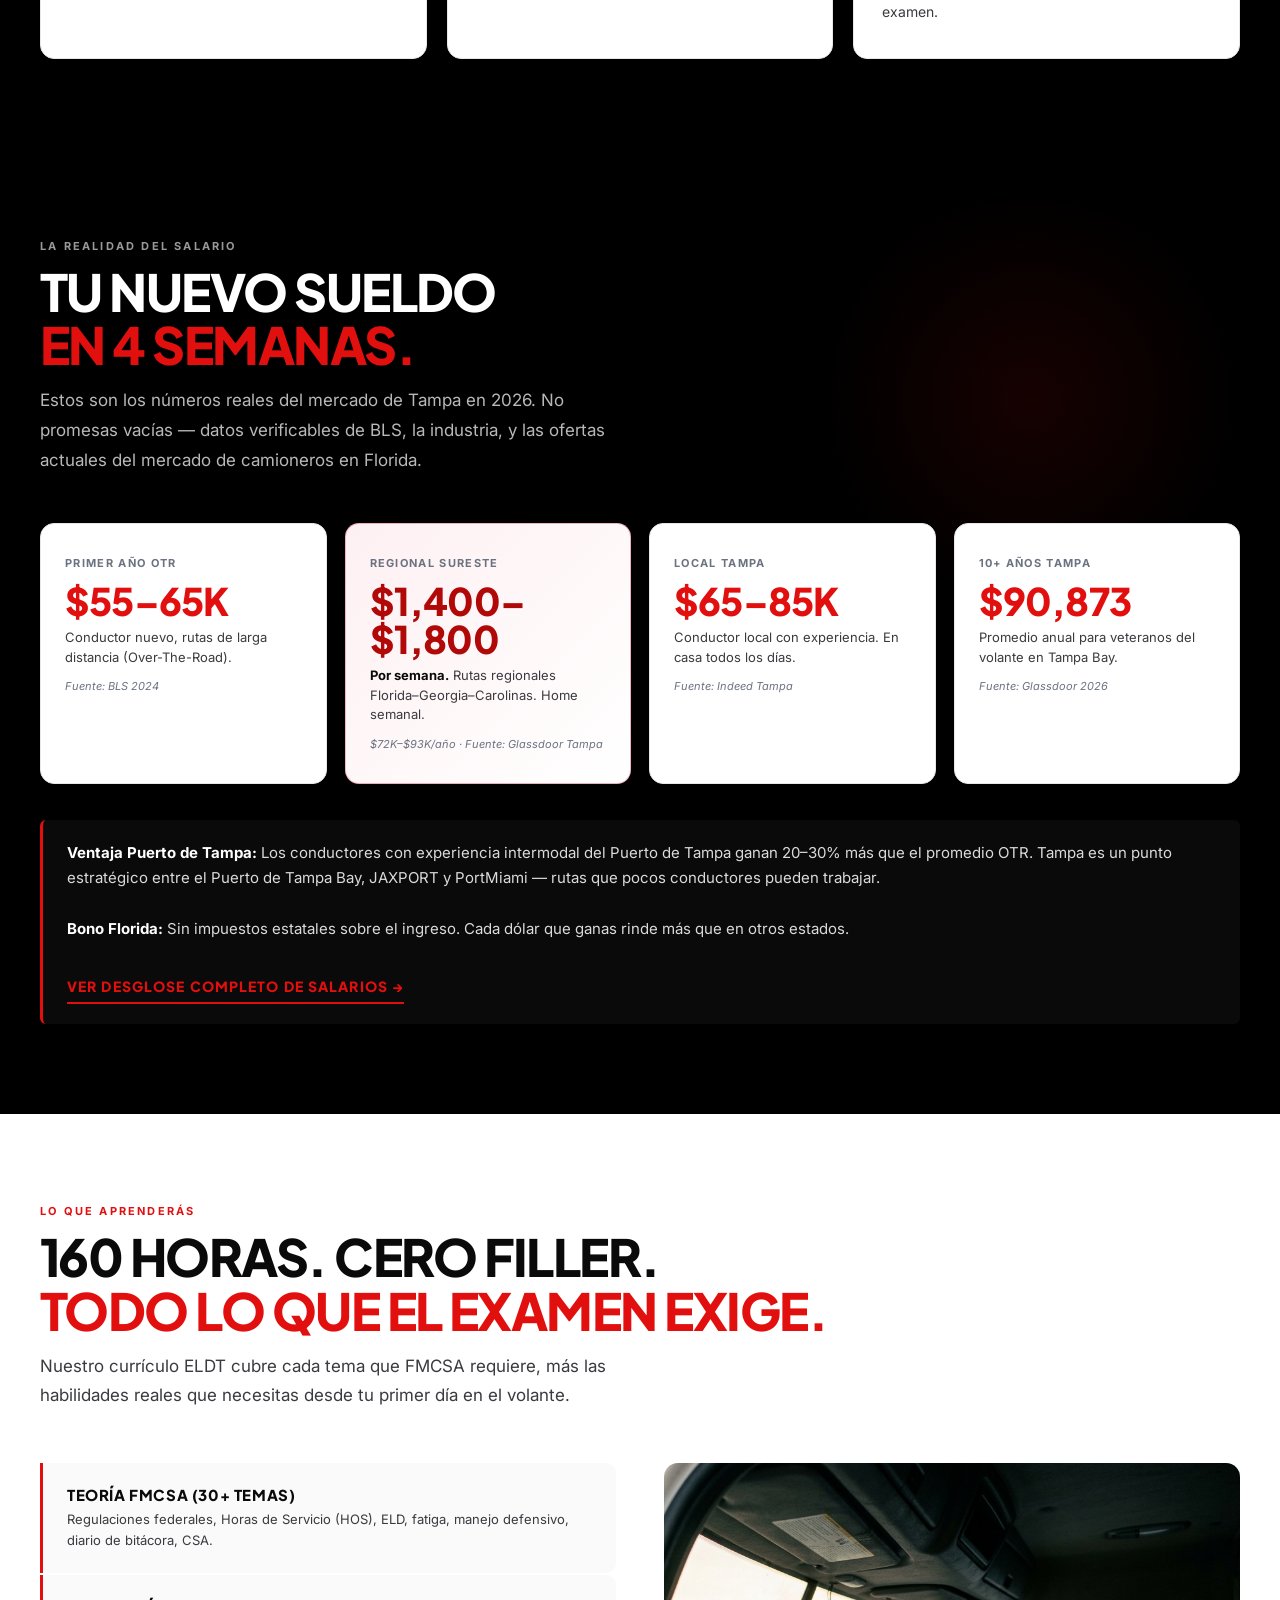
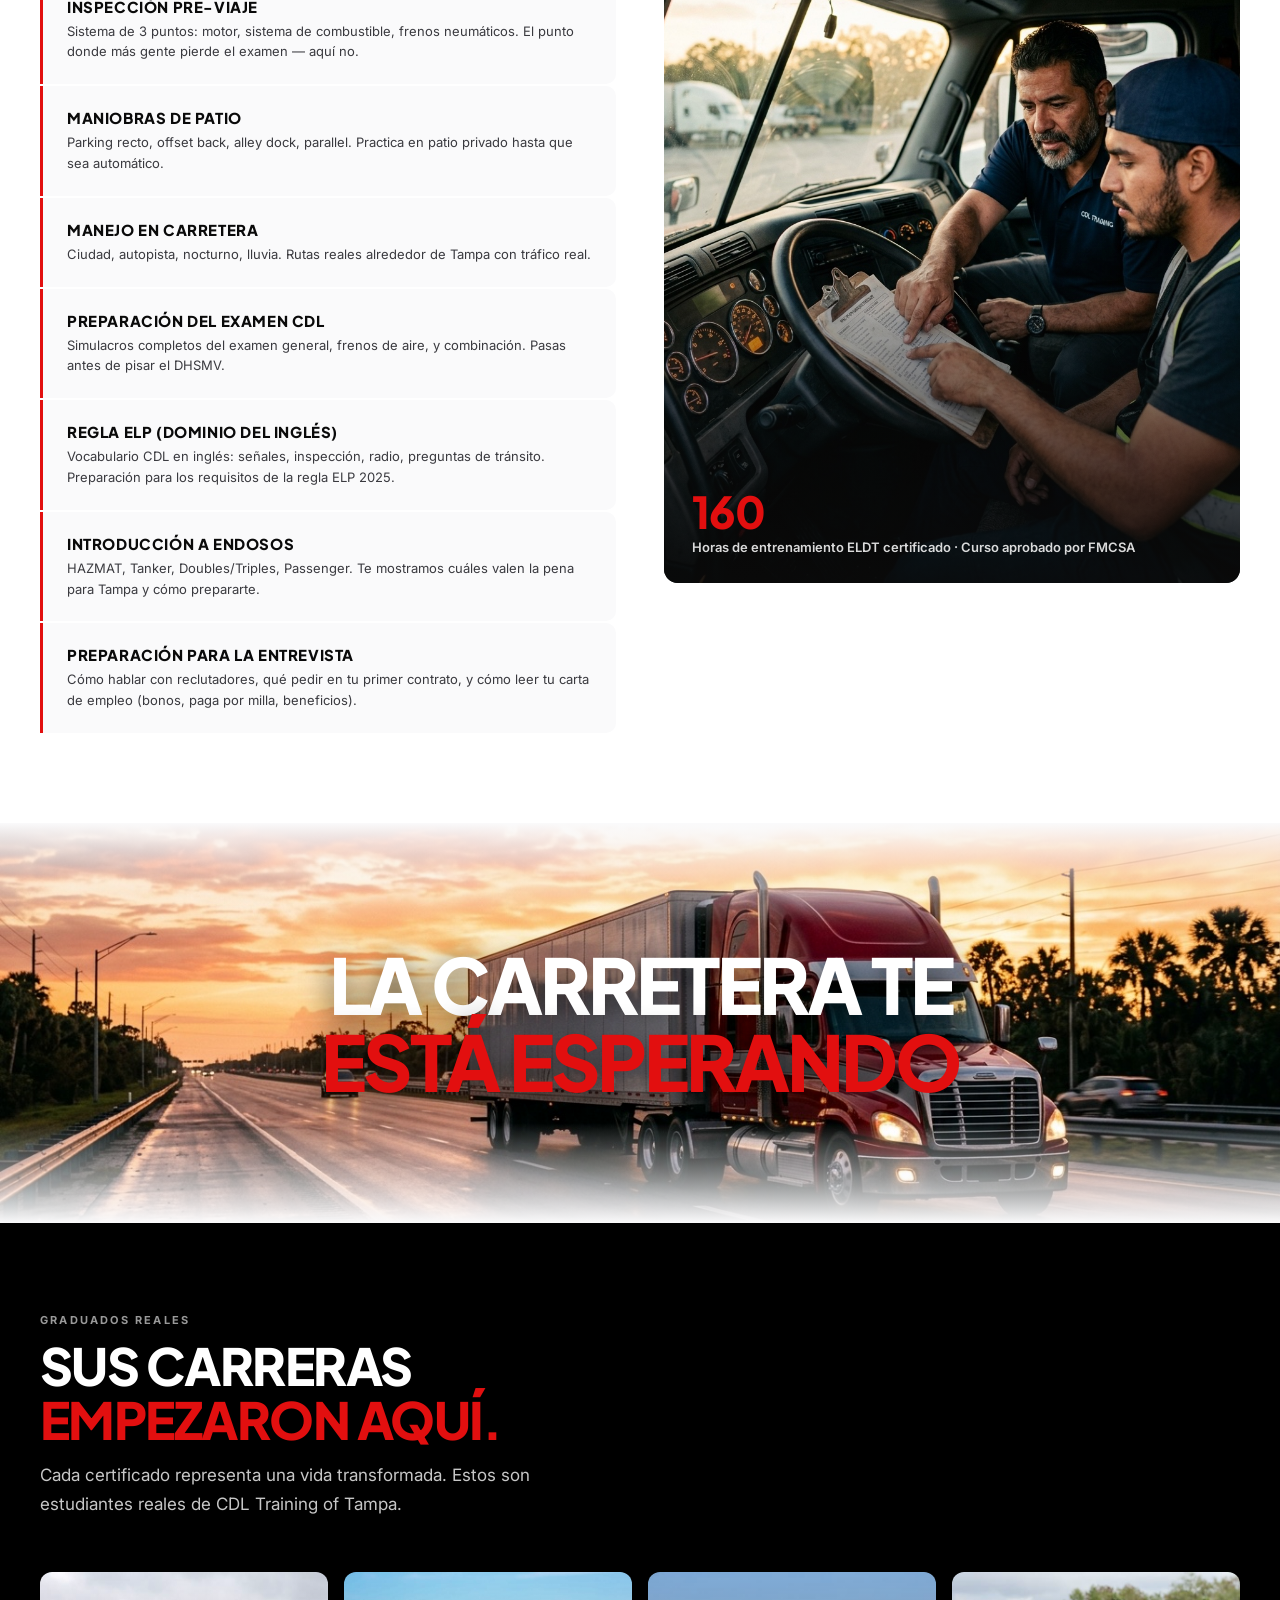
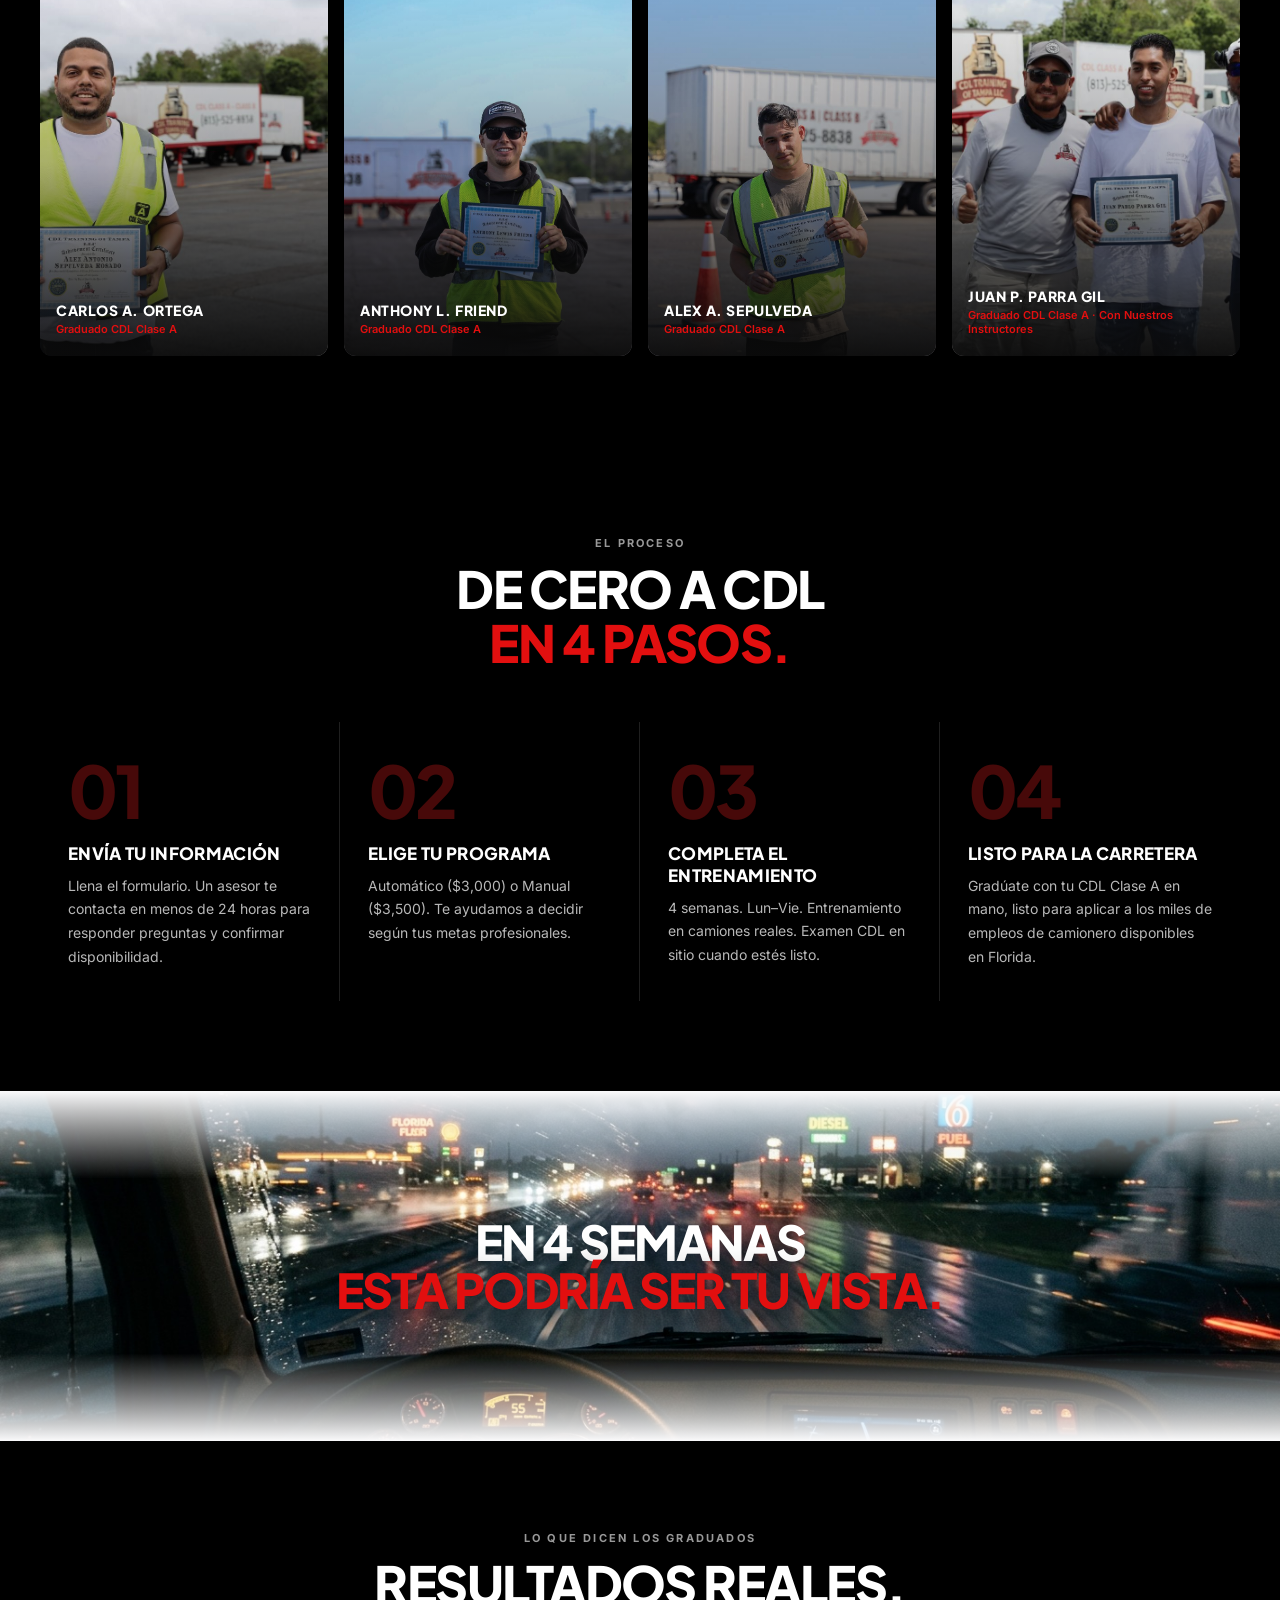
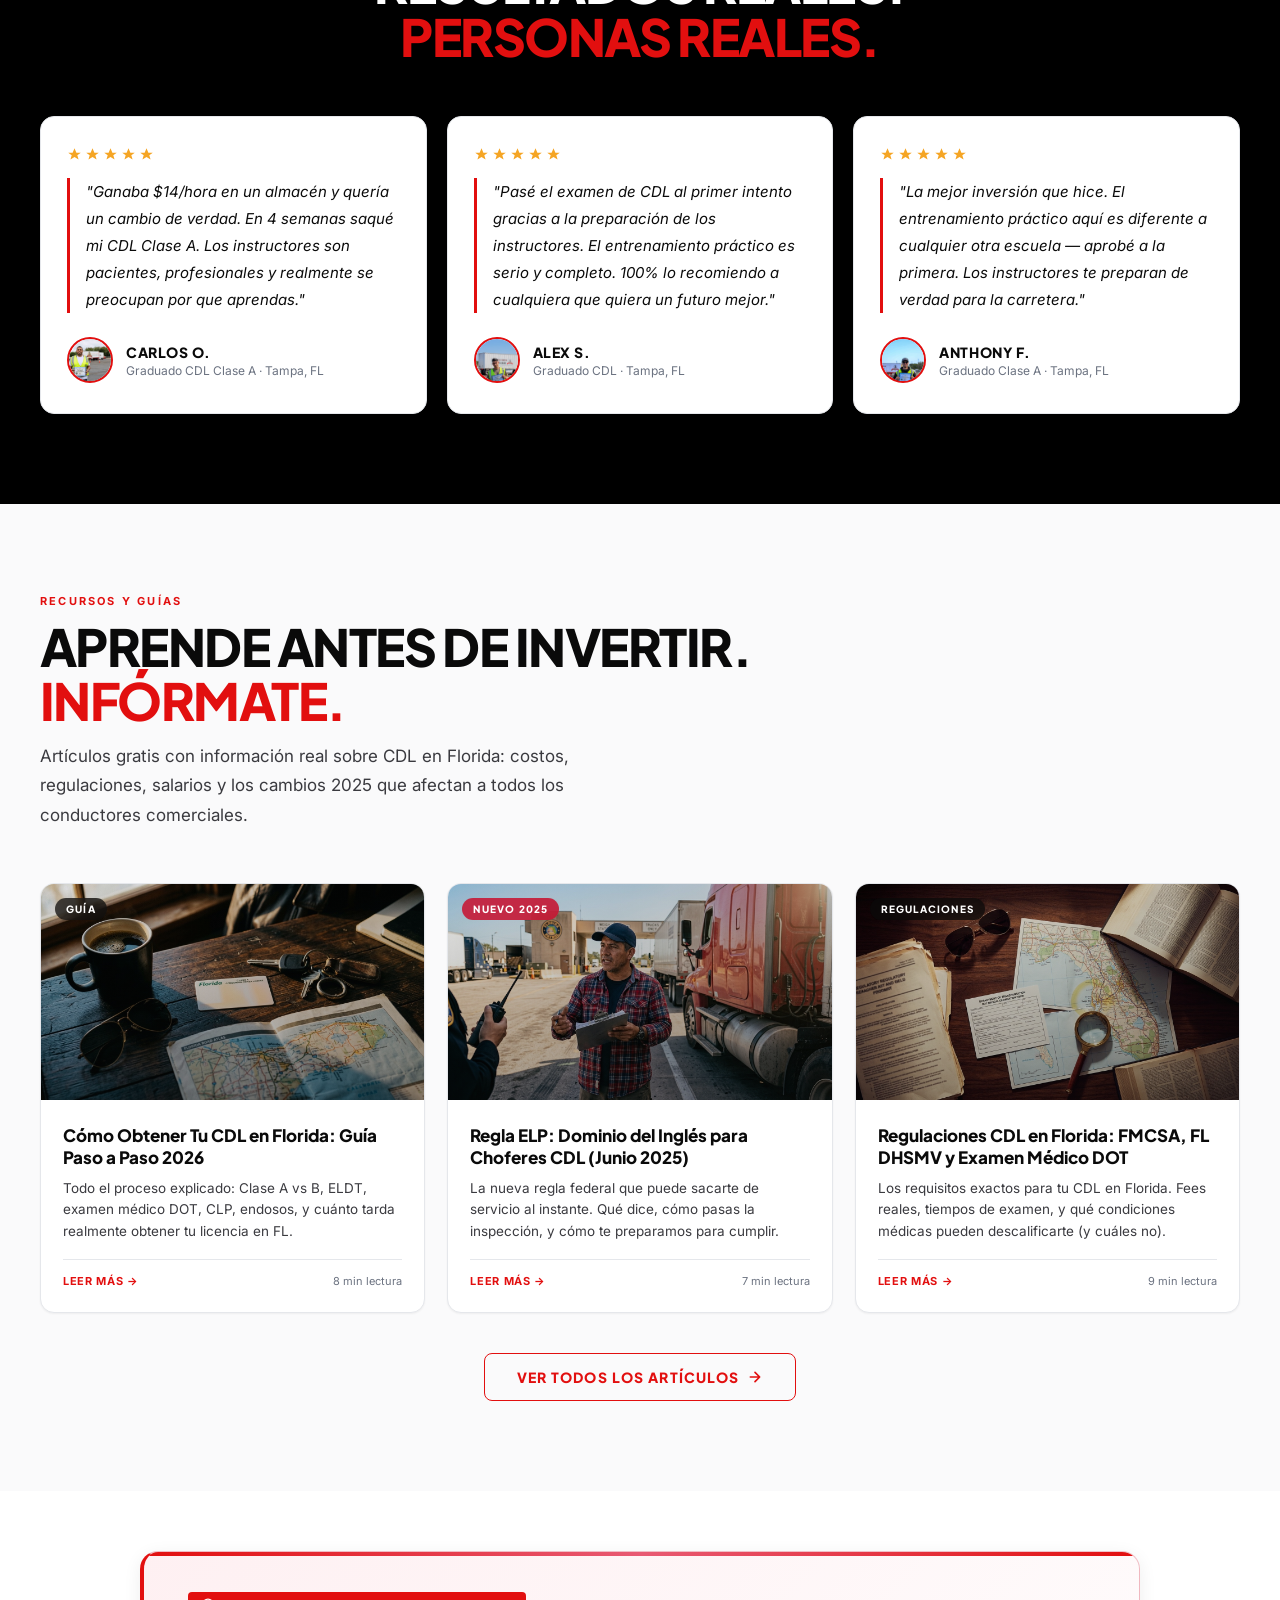
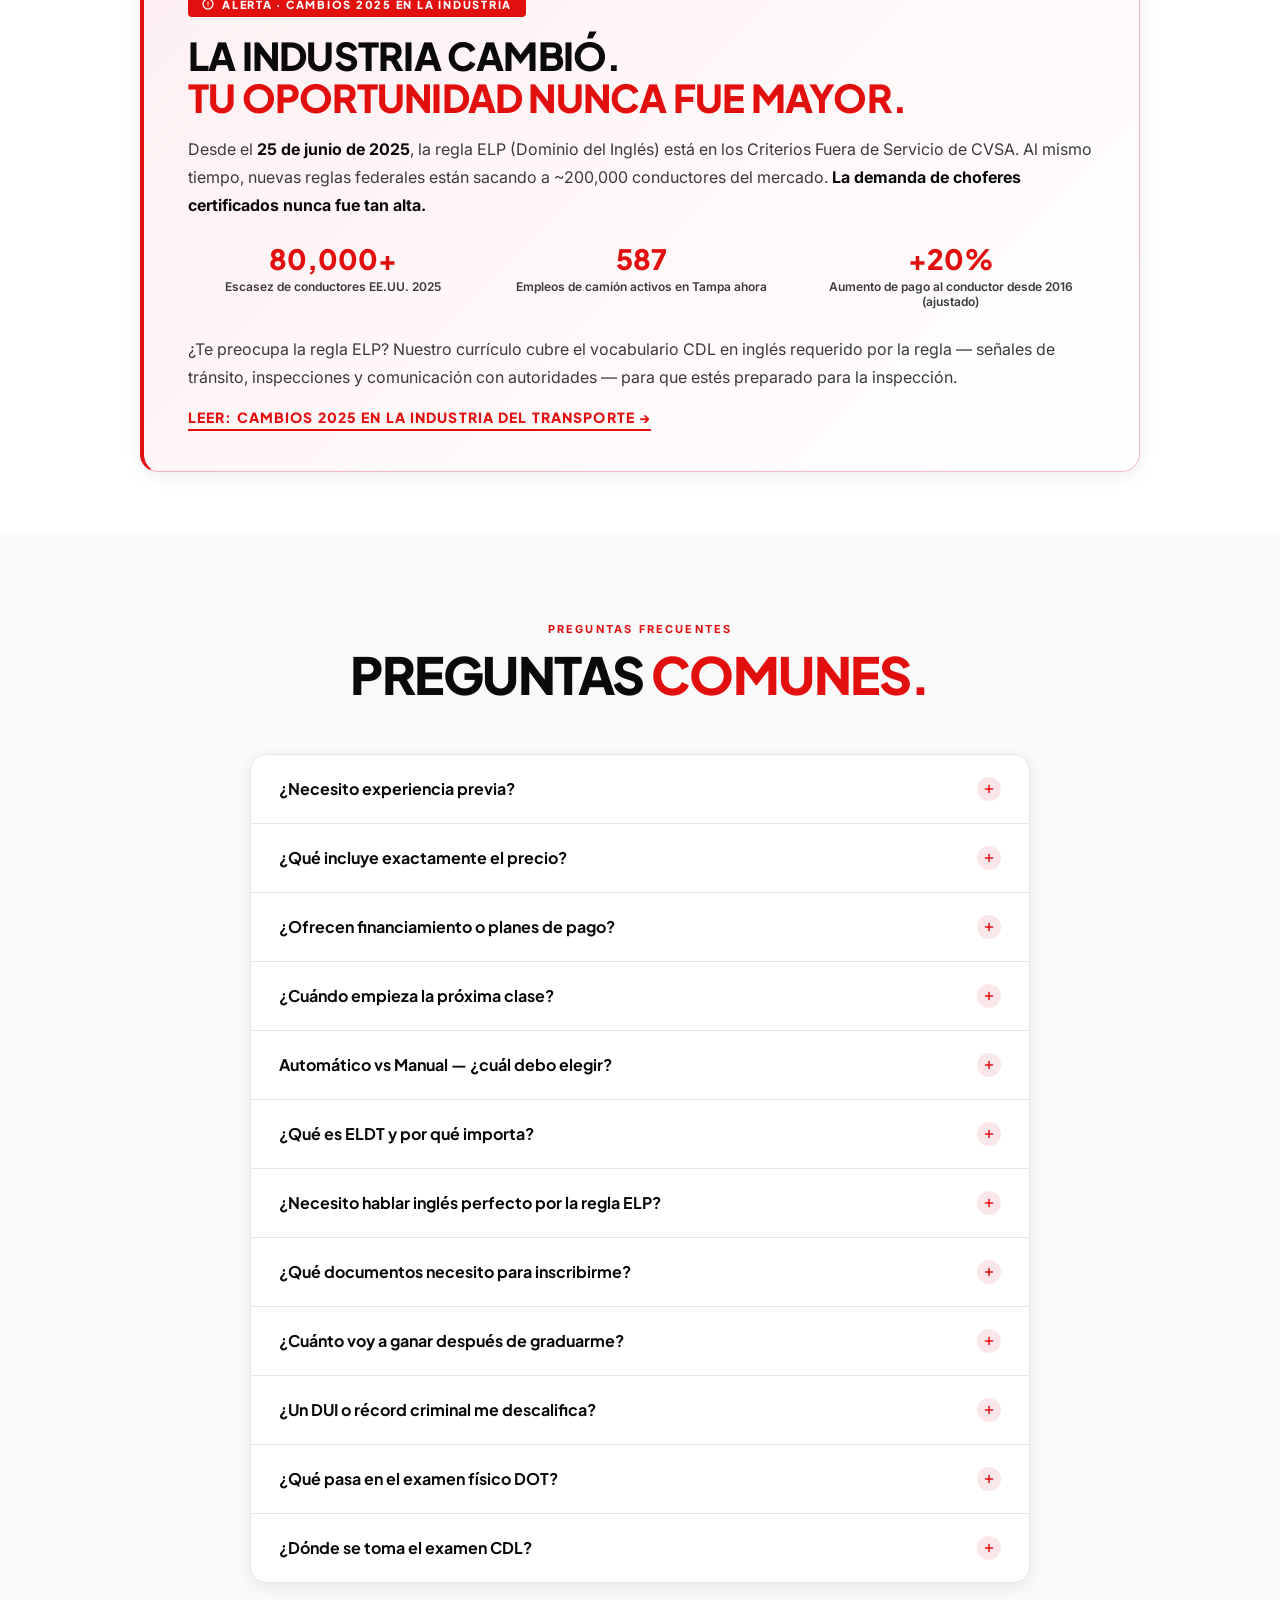
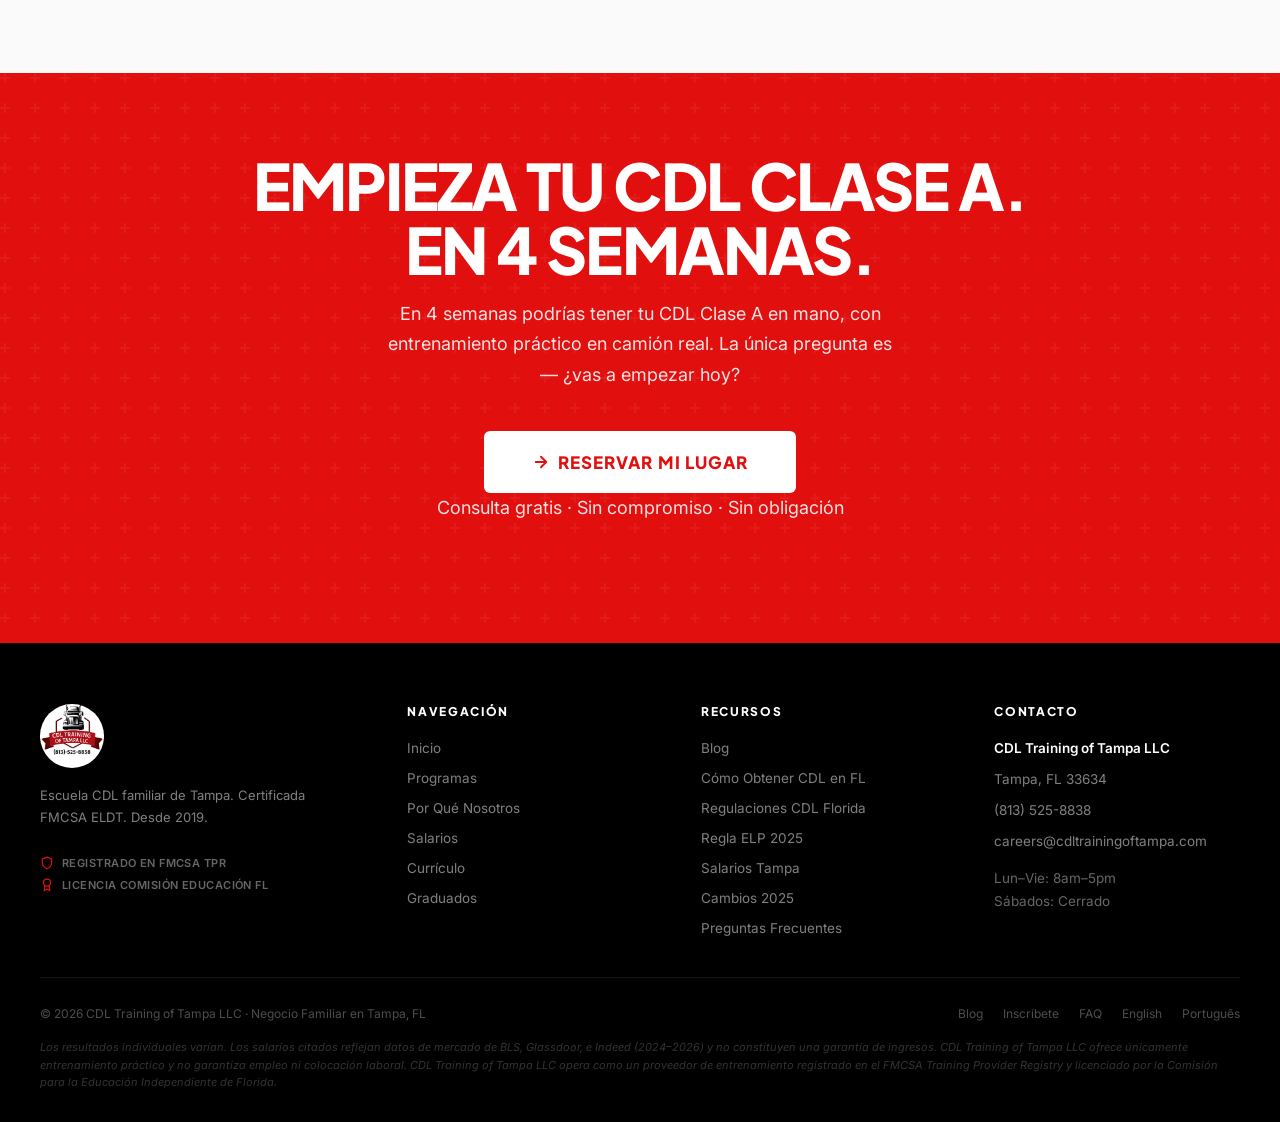
==== commit 9a7f9f94: "Brighten hero: raise truck image opacity 0.55->0.9, lighten overlay so truck is visible (desktop + m" ====
--- a/index.html
+++ b/index.html
@@ -296,8 +296,8 @@
     /* HERO — light overlay */
     #hero{position:relative;min-height:100vh;display:flex;align-items:center;overflow:hidden;background:#0A0A0A}
     .hero-bg{position:absolute;inset:0;z-index:0}
-    .hero-bg img{width:100%;height:100%;object-fit:cover;object-position:center;opacity:0.55}
-    .hero-bg::after{content:'';position:absolute;inset:0;background:linear-gradient(105deg,rgba(10,10,10,0.92) 0%,rgba(10,10,10,0.78) 50%,rgba(10,10,10,0.45) 100%)}
+    .hero-bg img{width:100%;height:100%;object-fit:cover;object-position:center;opacity:0.9}
+    .hero-bg::after{content:'';position:absolute;inset:0;background:linear-gradient(105deg,rgba(10,10,10,0.88) 0%,rgba(10,10,10,0.55) 45%,rgba(10,10,10,0.22) 100%)}
     .hero-content{position:relative;z-index:1;max-width:1200px;margin:0 auto;padding:100px 32px 60px;width:100%;display:grid;grid-template-columns:1fr 420px;gap:60px;align-items:center}
 
     .hero-eyebrow{display:inline-flex;align-items:center;gap:8px;background:rgba(226,15,15,0.16);border:1px solid rgba(226,15,15,0.55);border-radius:4px;padding:7px 14px;font-family:'Plus Jakarta Sans',sans-serif;font-size:11px;font-weight:800;letter-spacing:0.2em;color:#FF6B72;text-transform:uppercase;margin-bottom:24px}
@@ -492,6 +492,7 @@
     @media(max-width:1024px){
       .nav-links{display:none}
       .hero-content{grid-template-columns:1fr;max-width:640px}
+      .hero-bg::after{background:linear-gradient(160deg,rgba(10,10,10,0.55) 0%,rgba(10,10,10,0.68) 100%)}
       .programs-grid{grid-template-columns:1fr}
       .grad-grid{grid-template-columns:repeat(2,1fr)}
       .steps-grid{grid-template-columns:repeat(2,1fr)}
